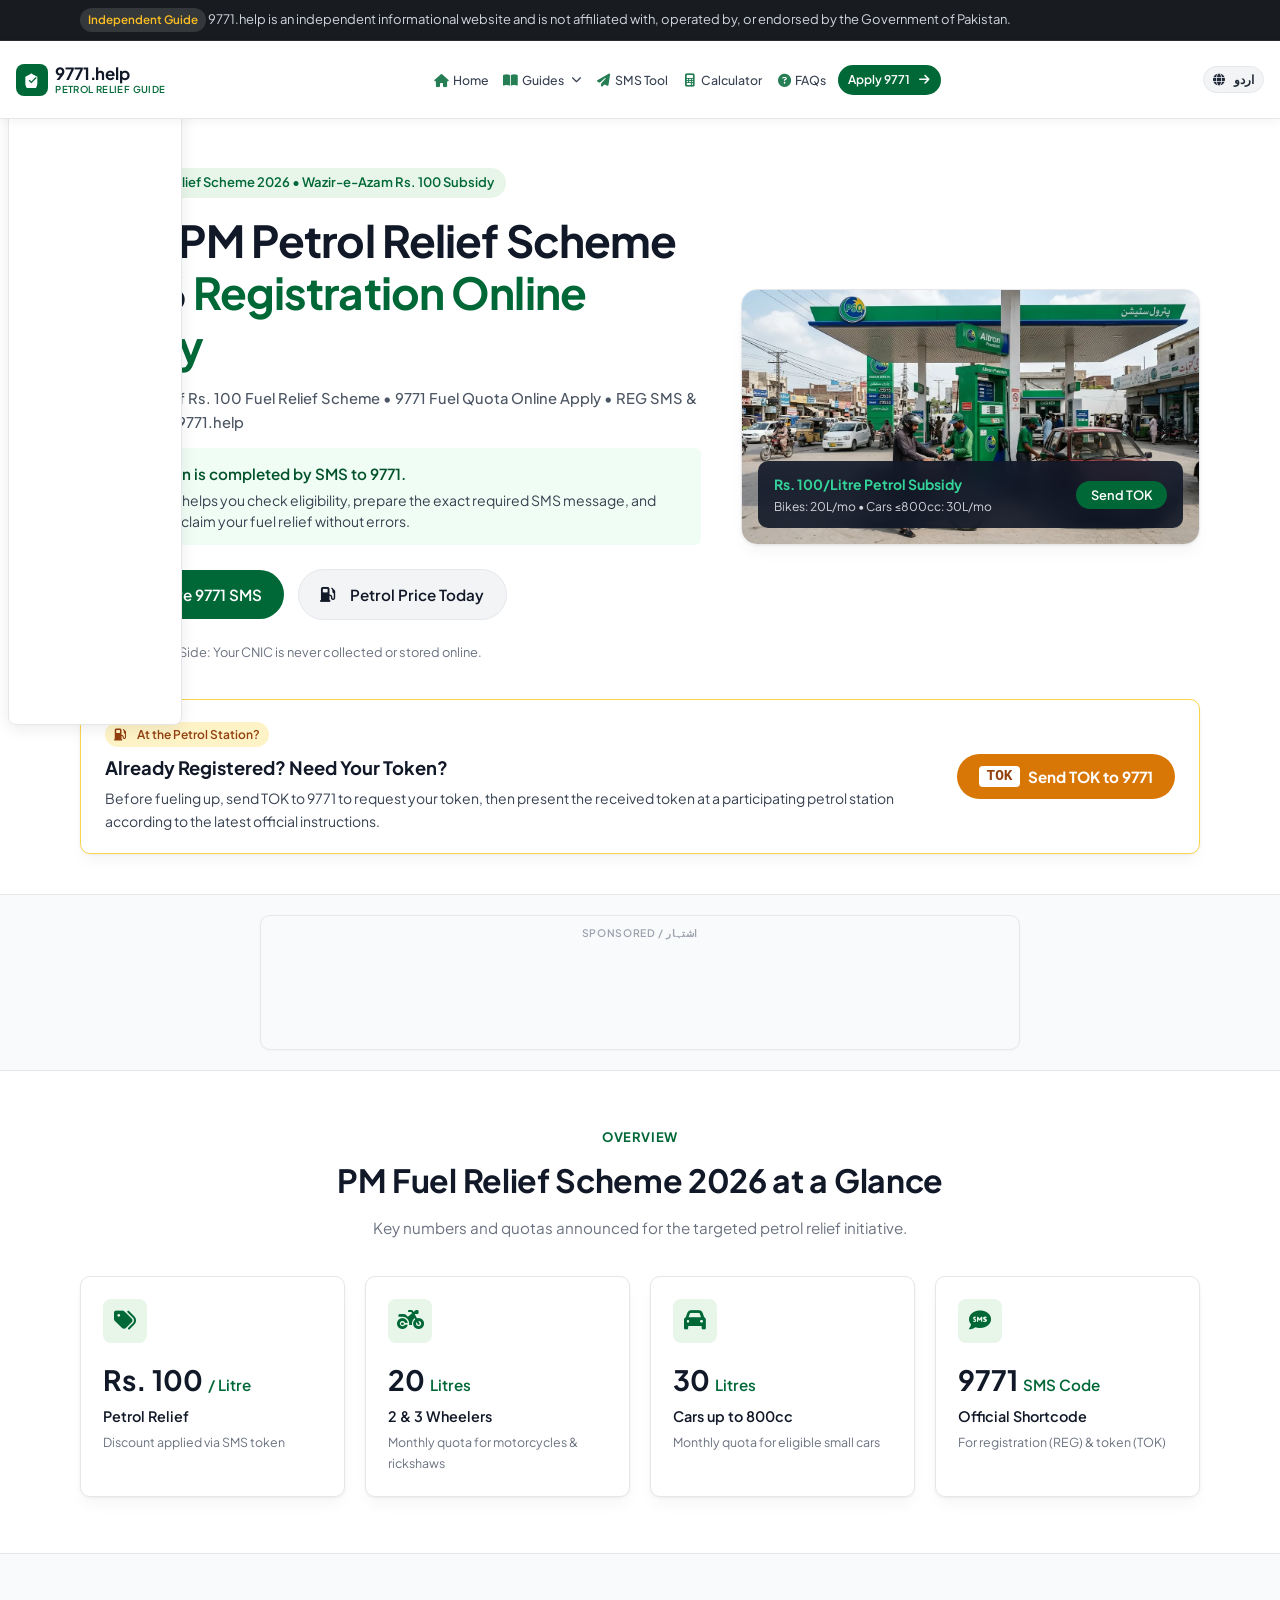
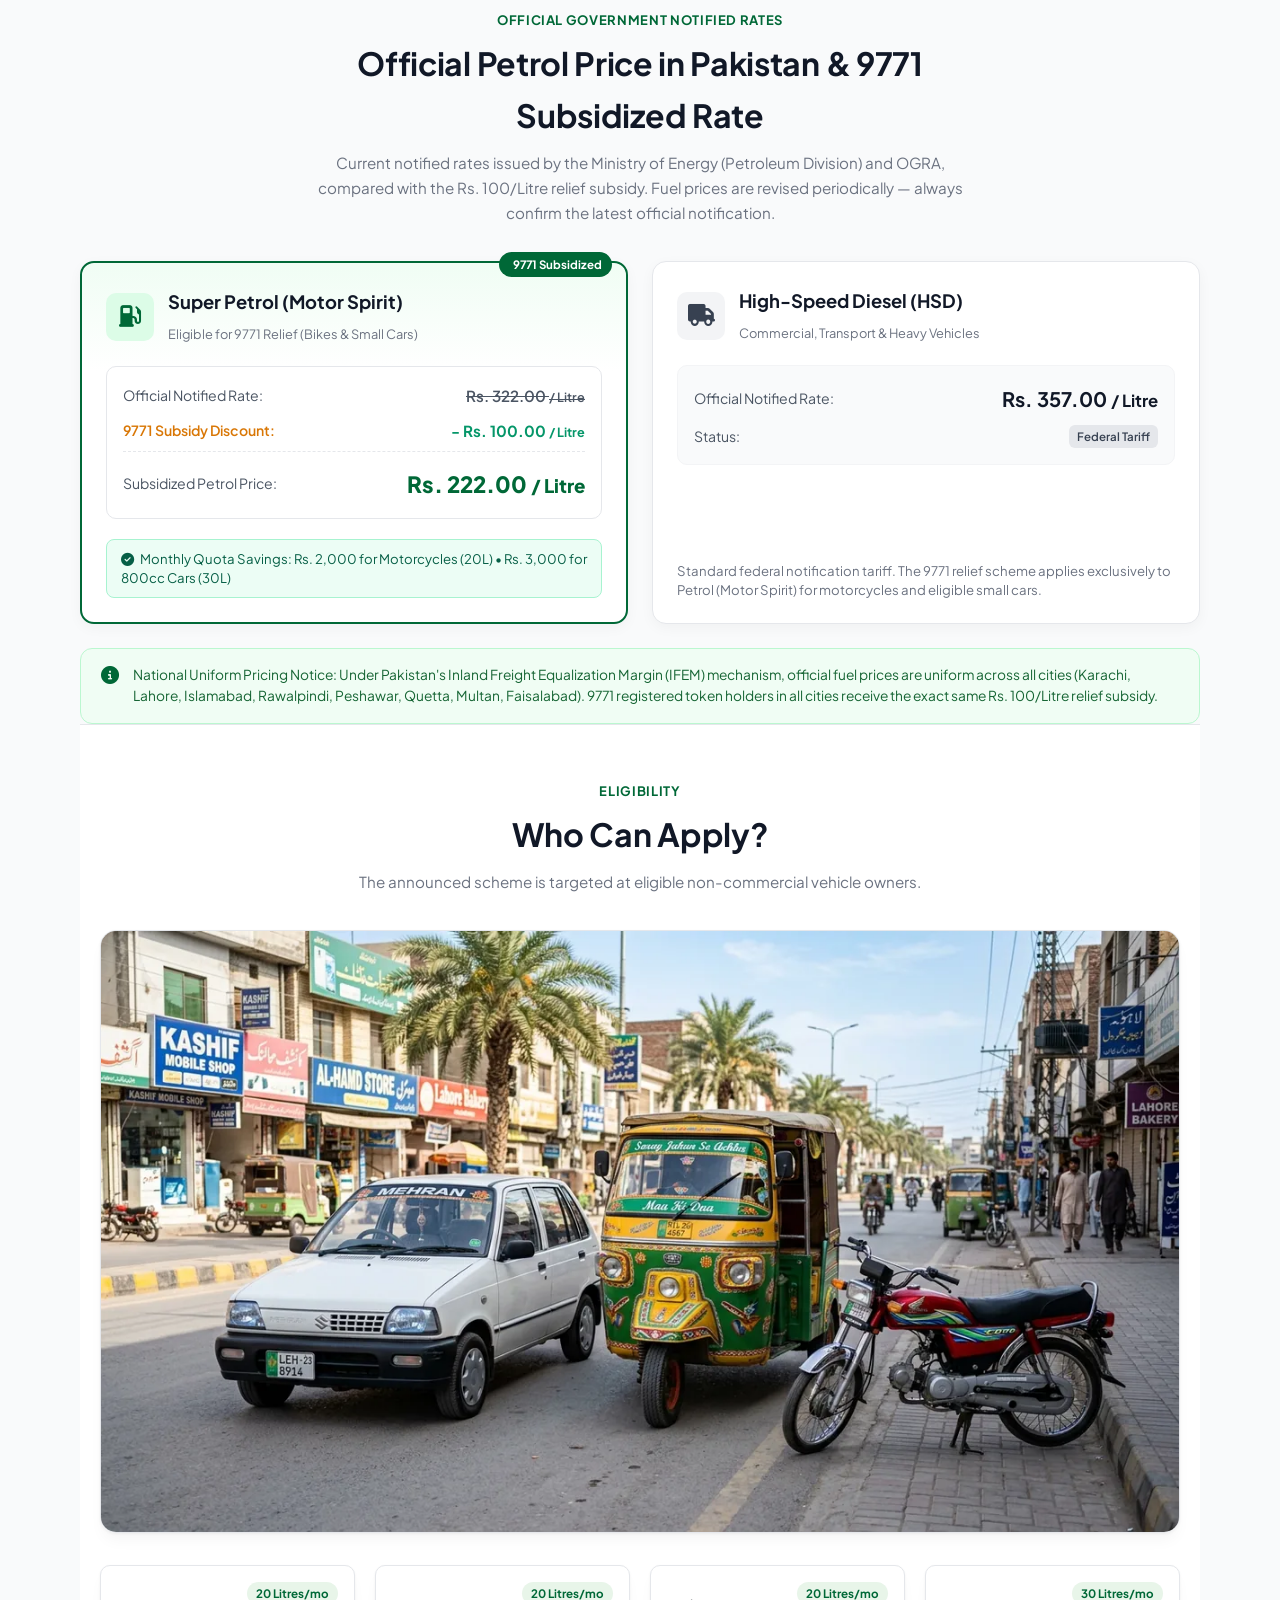
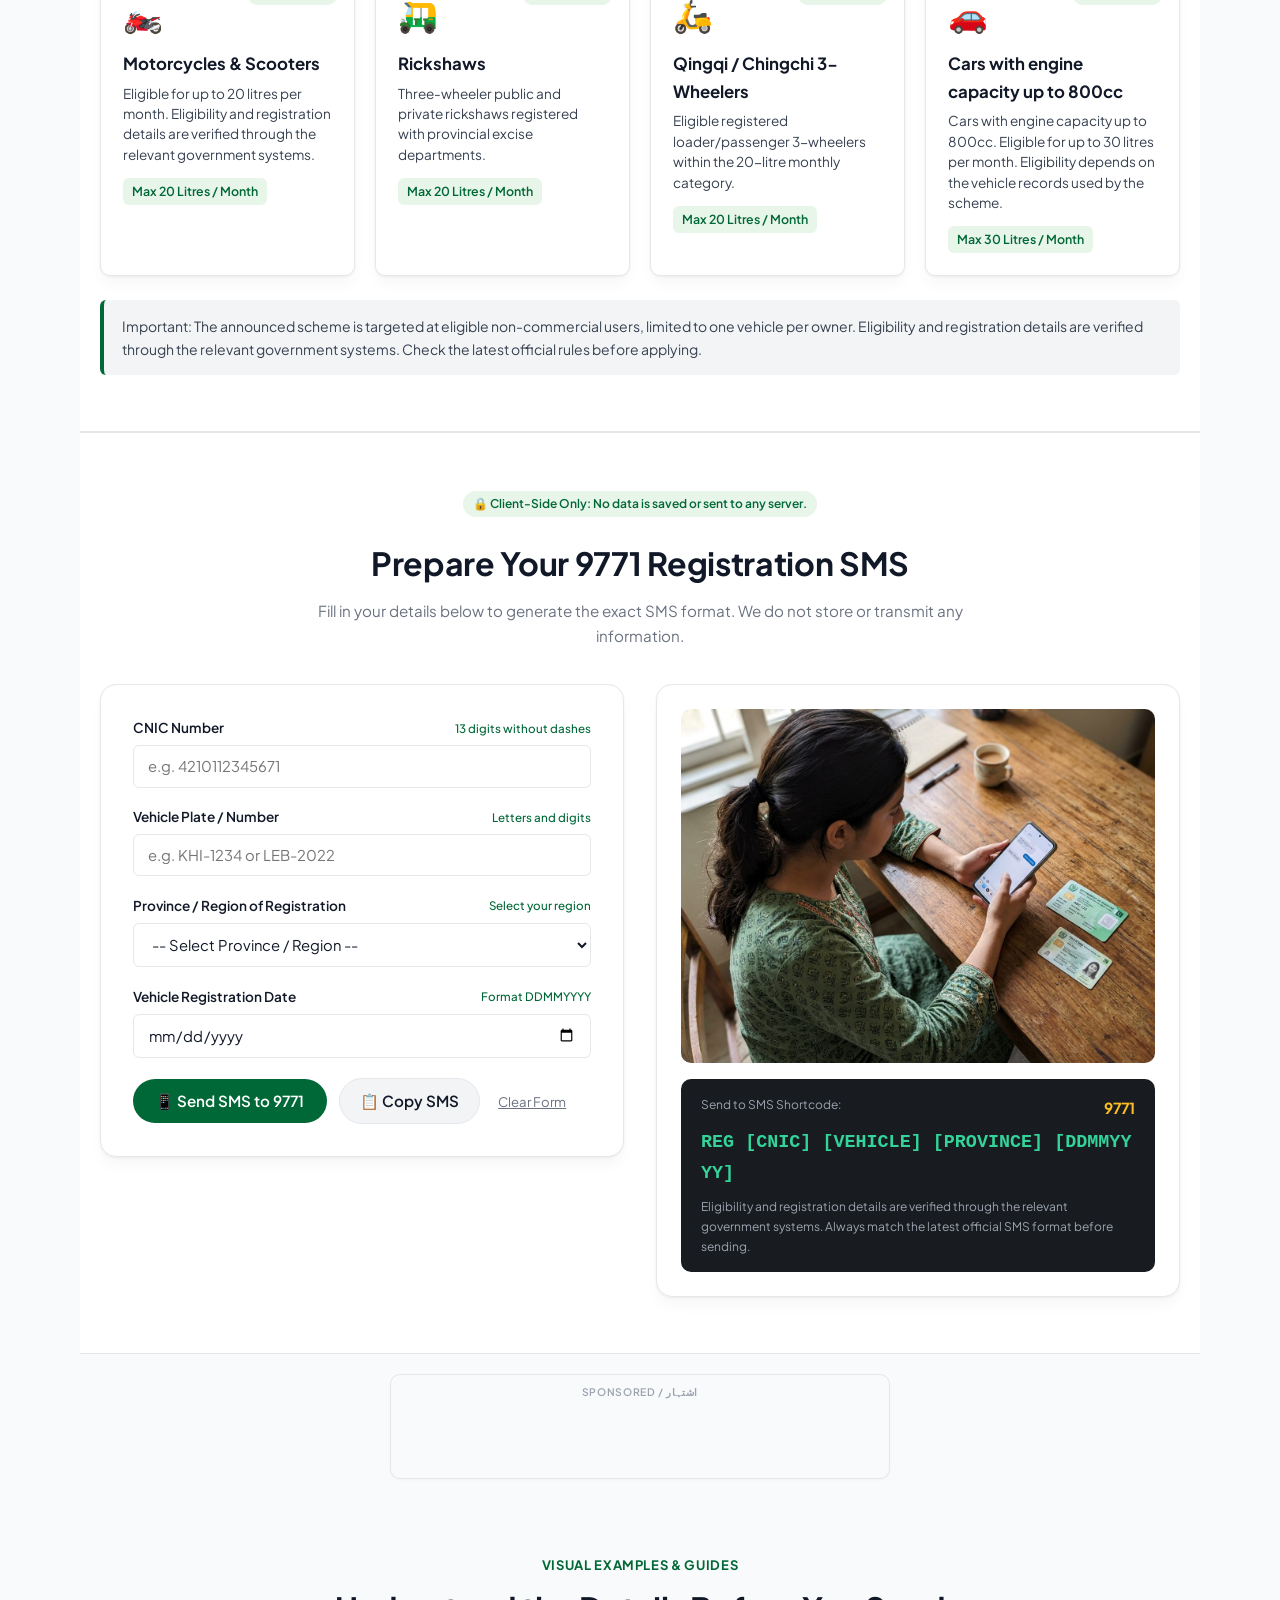
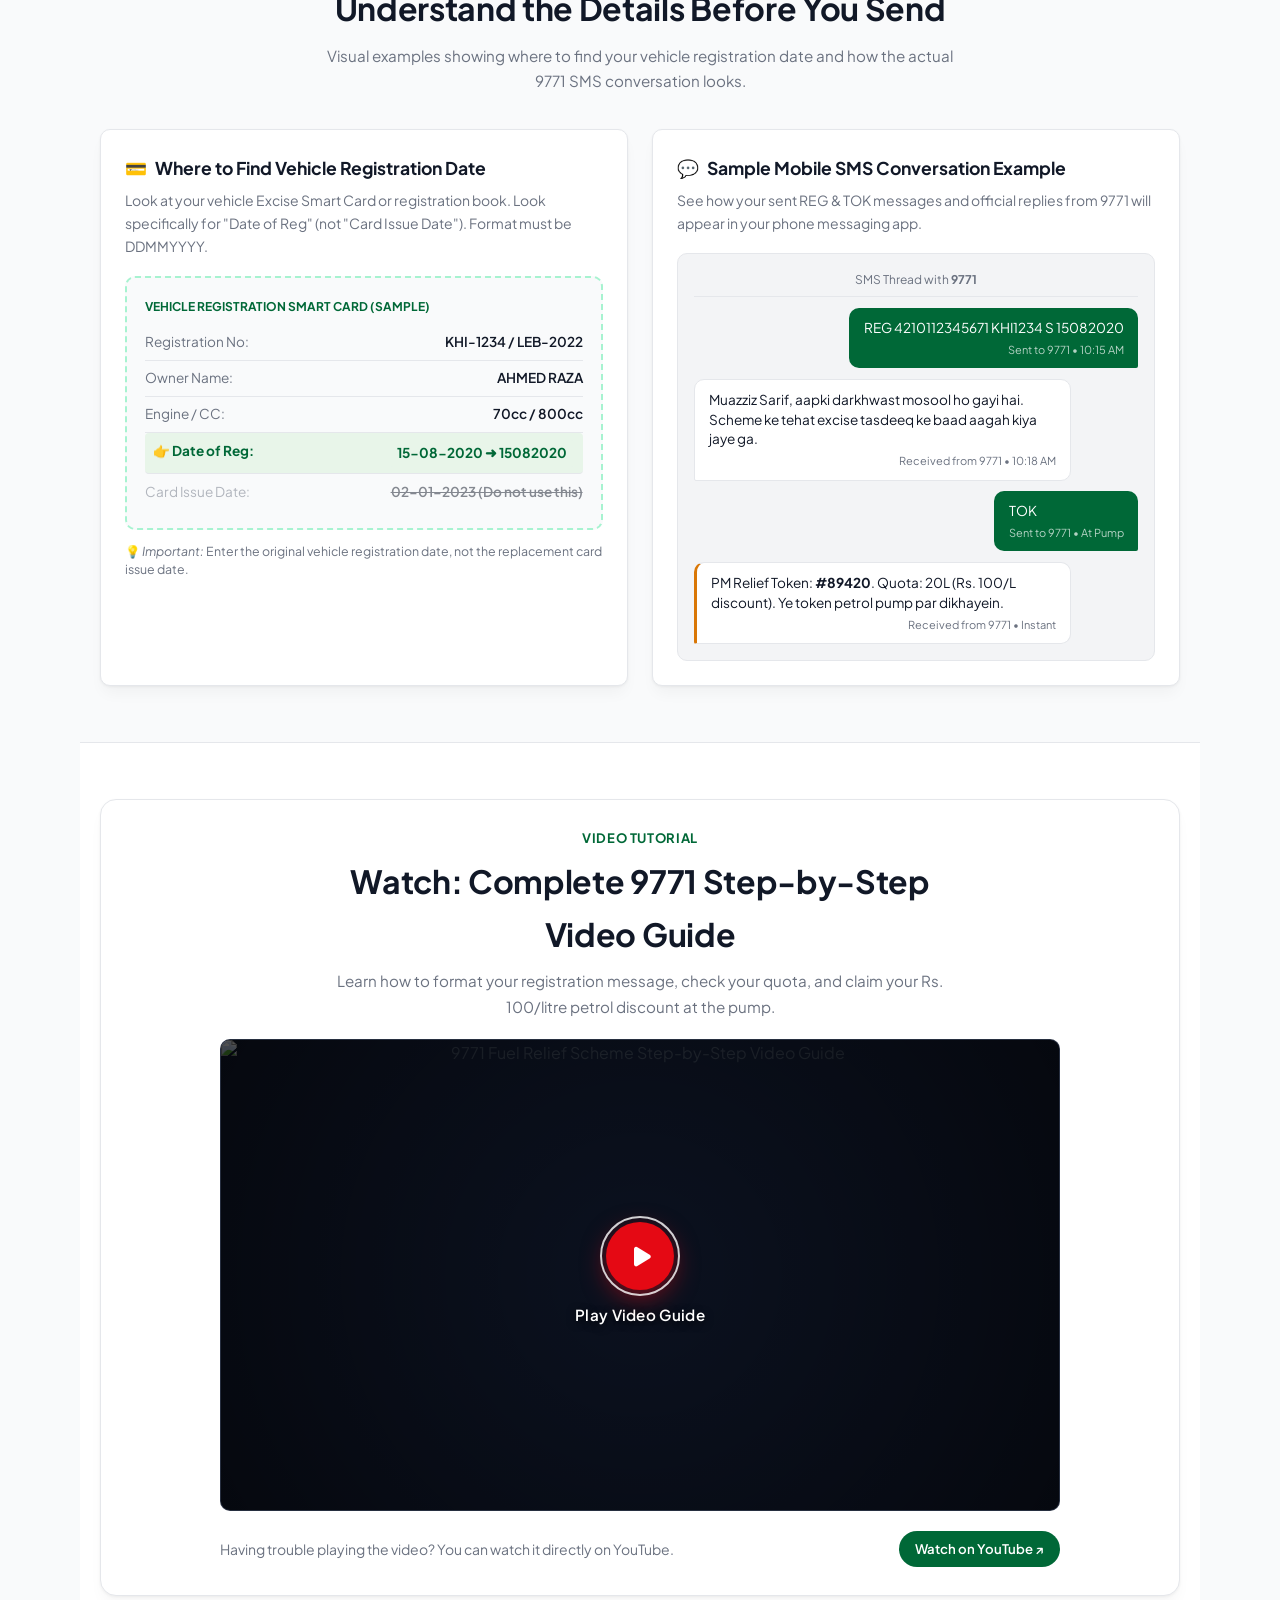
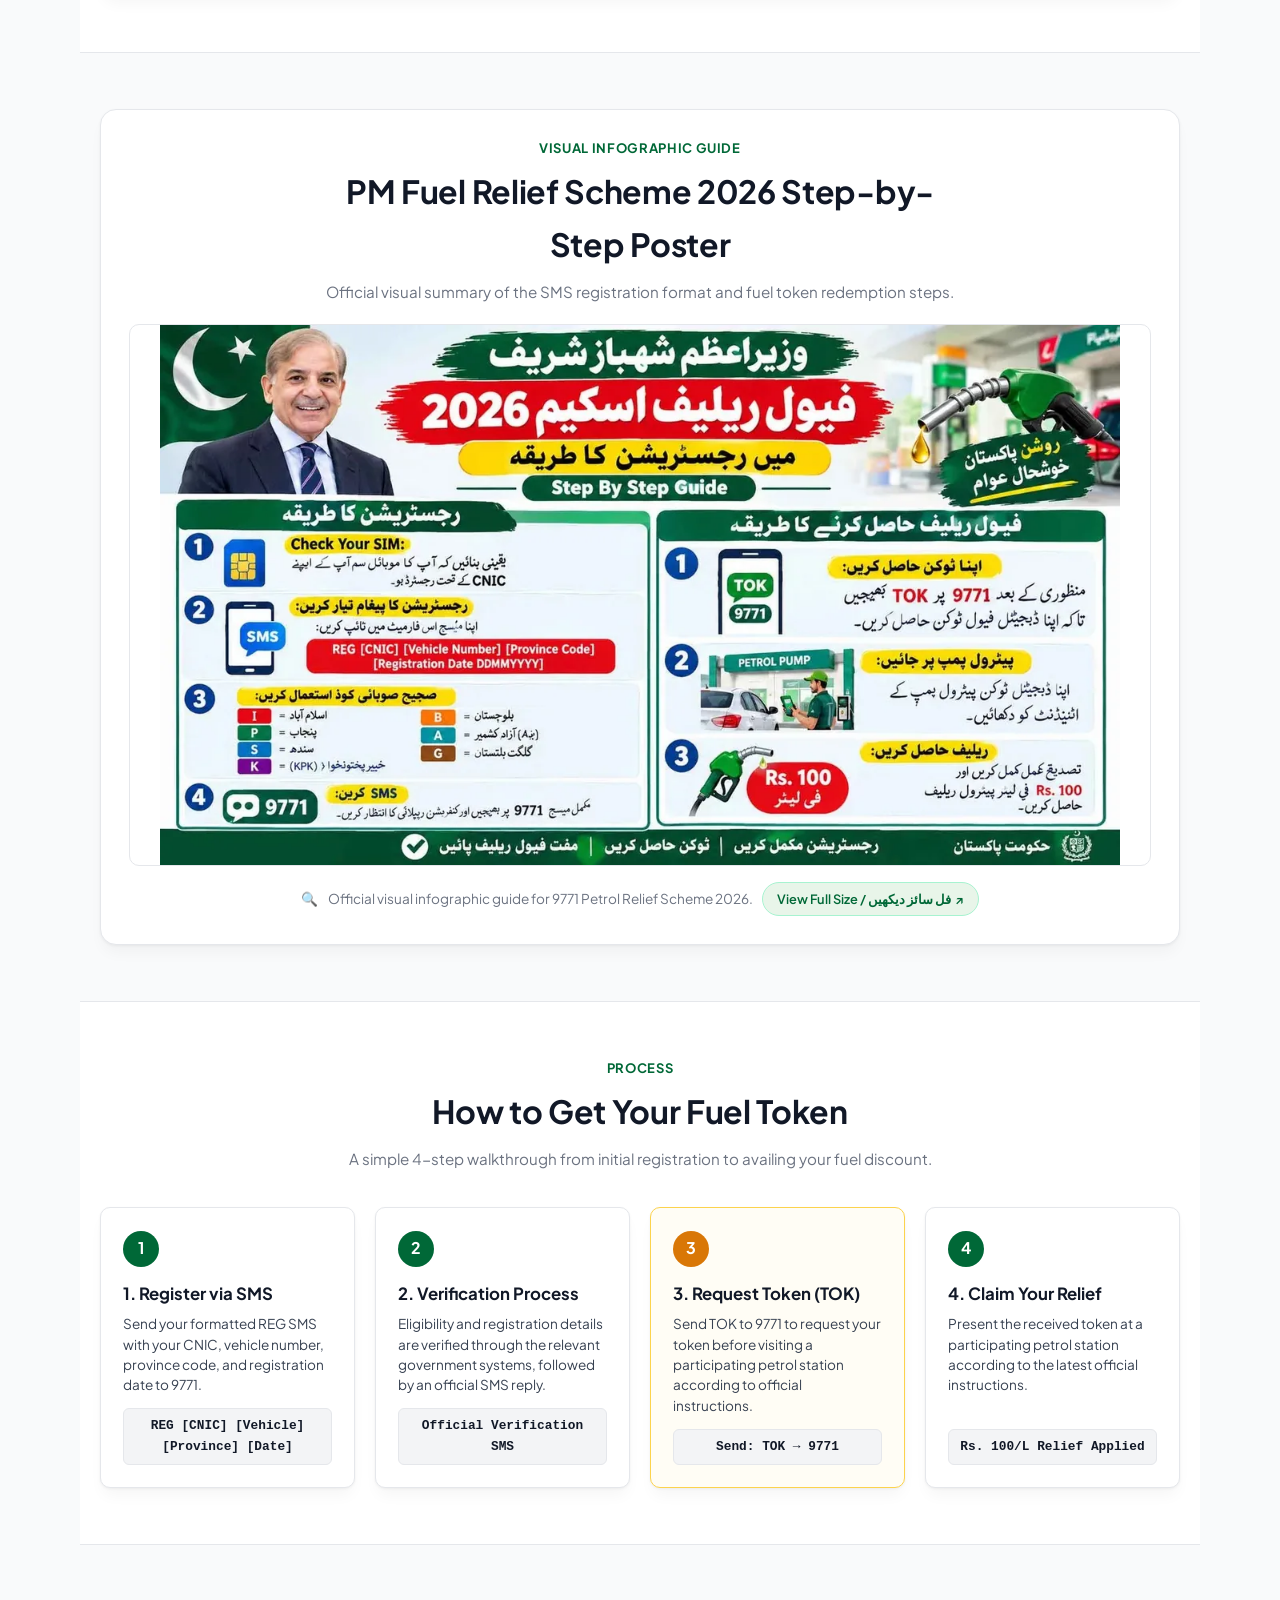
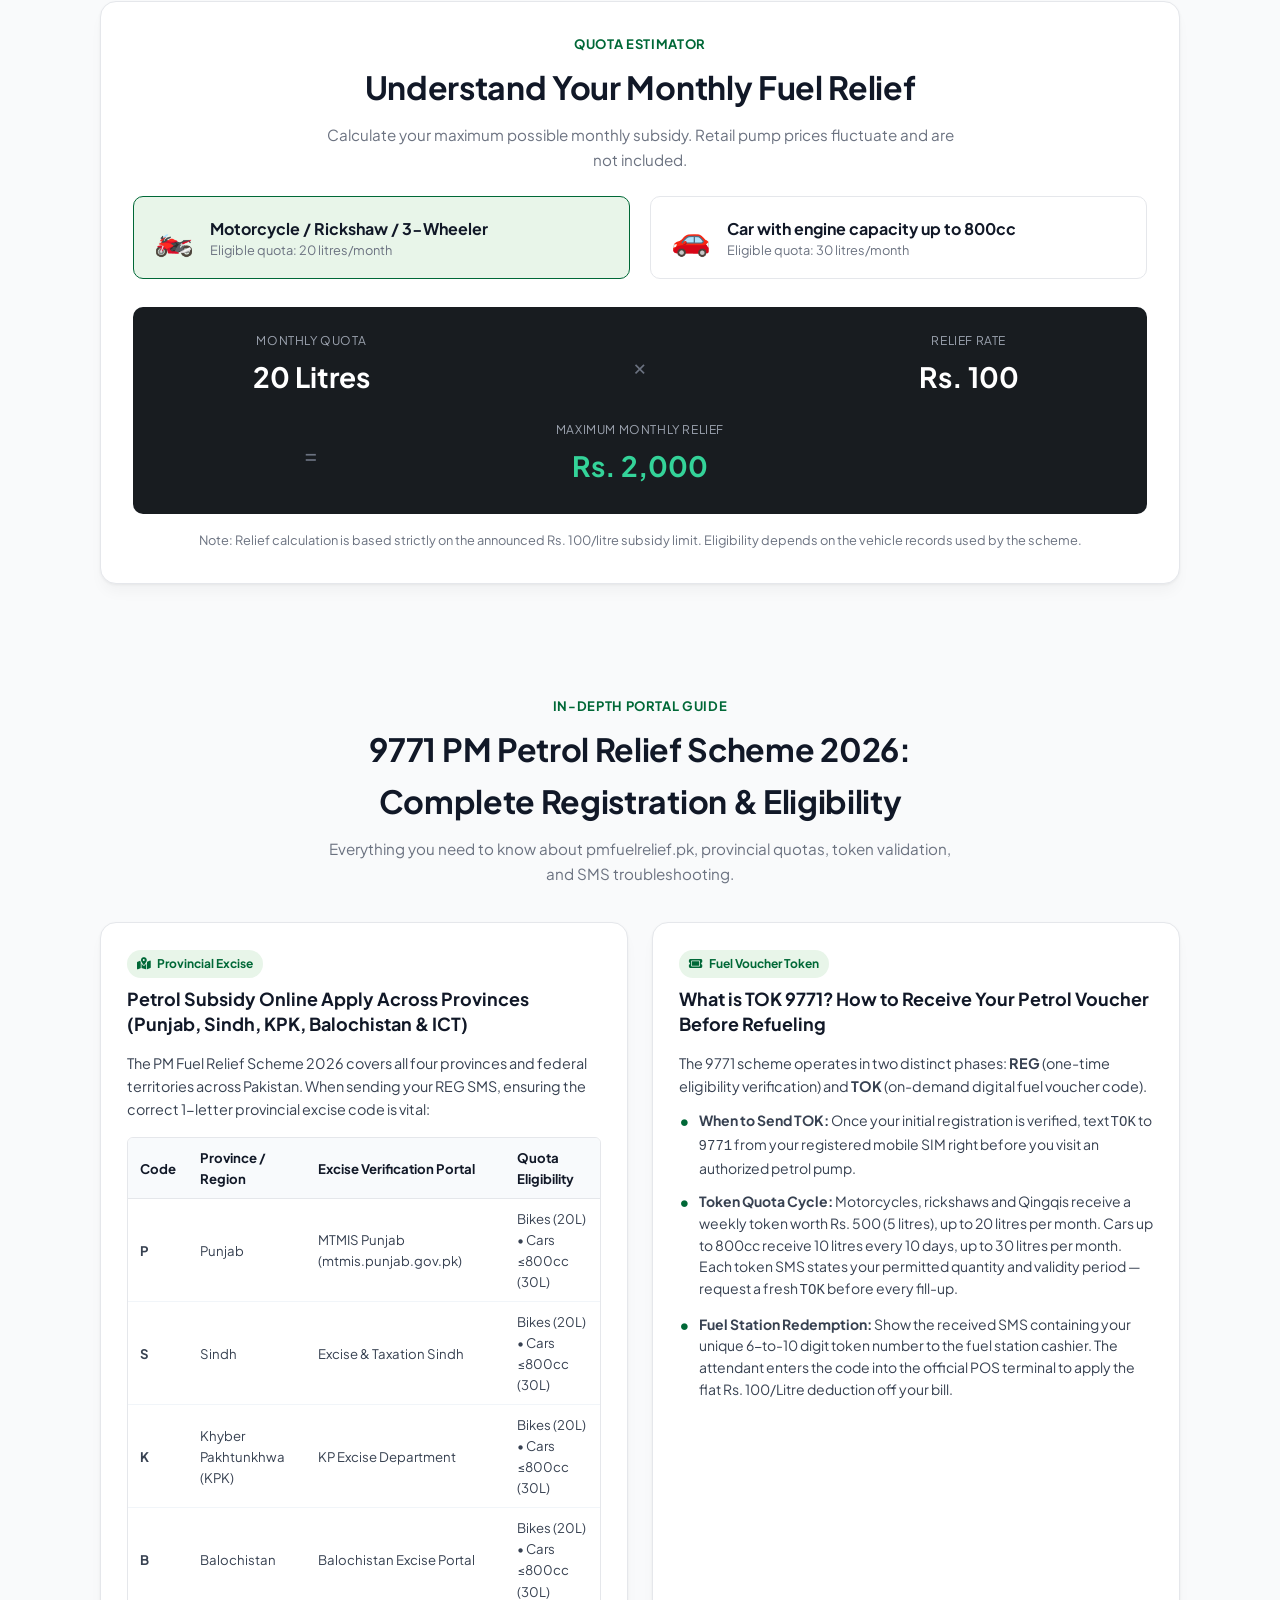
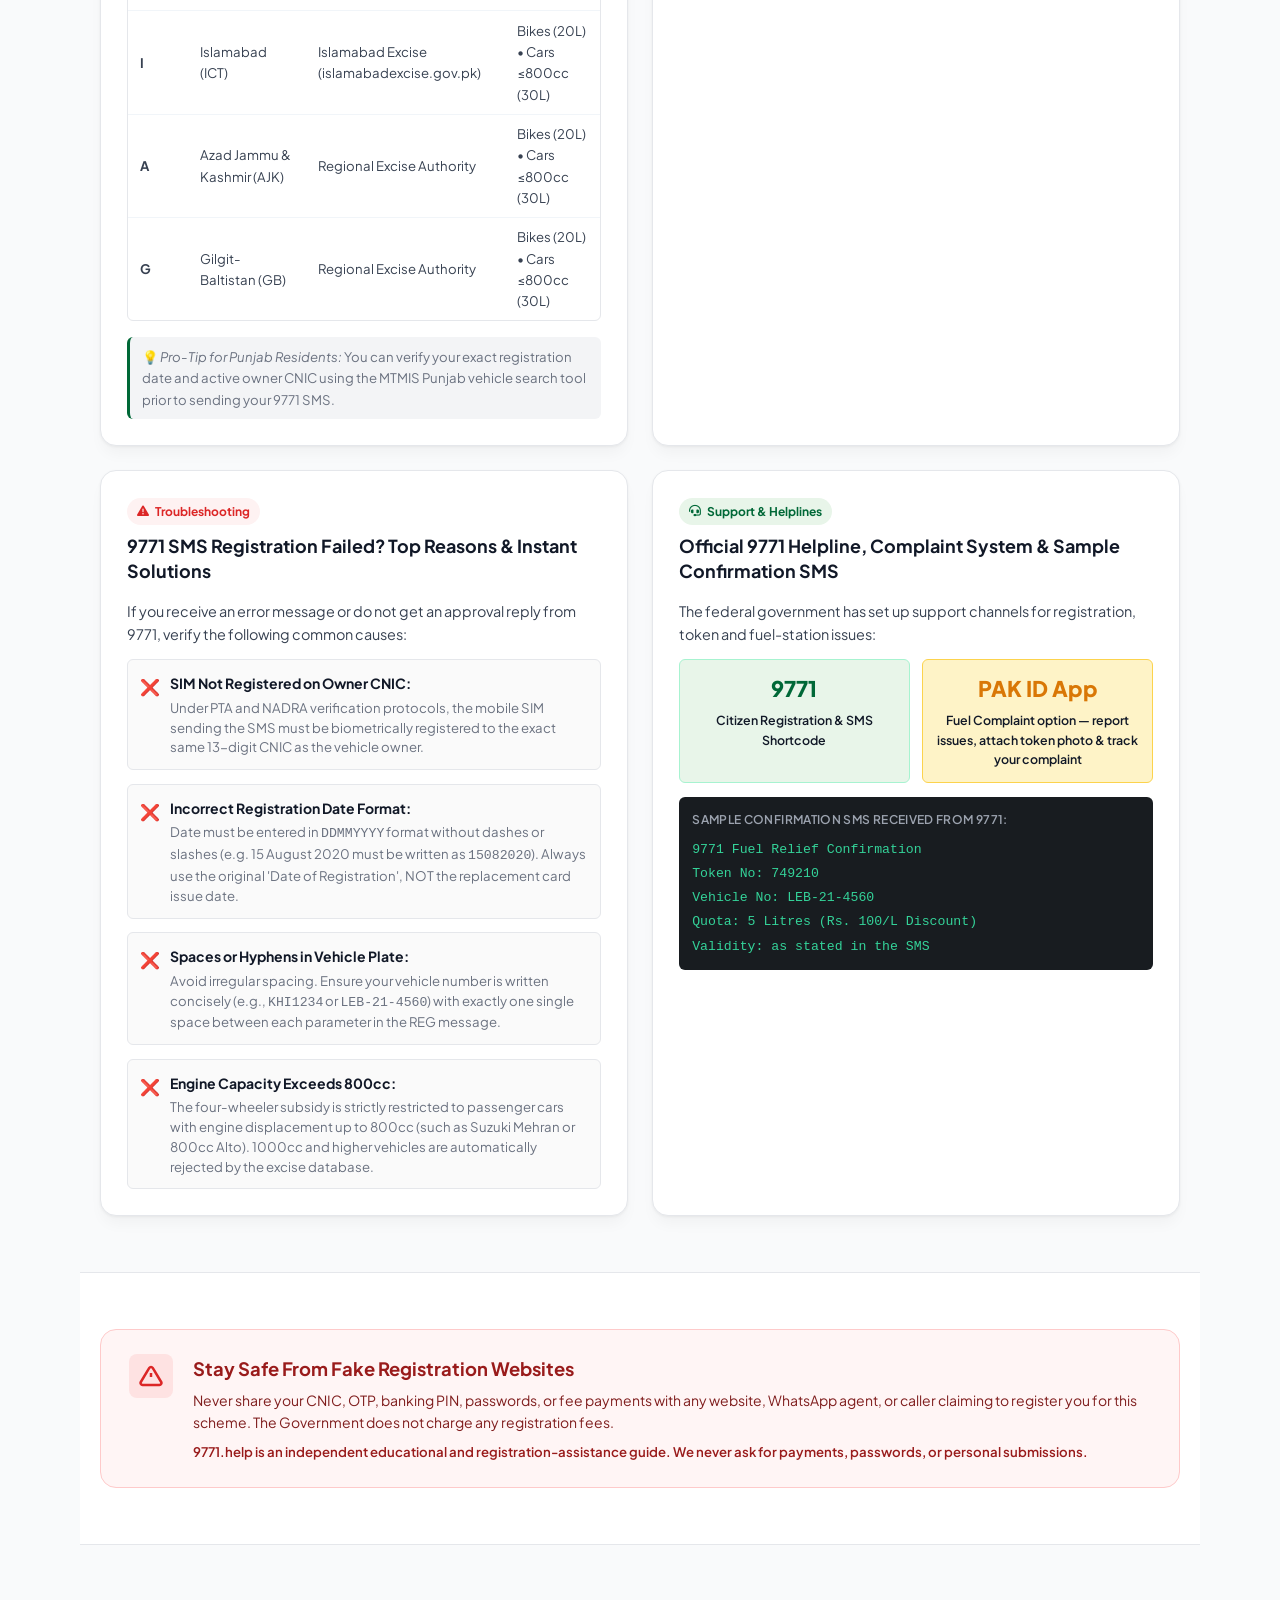
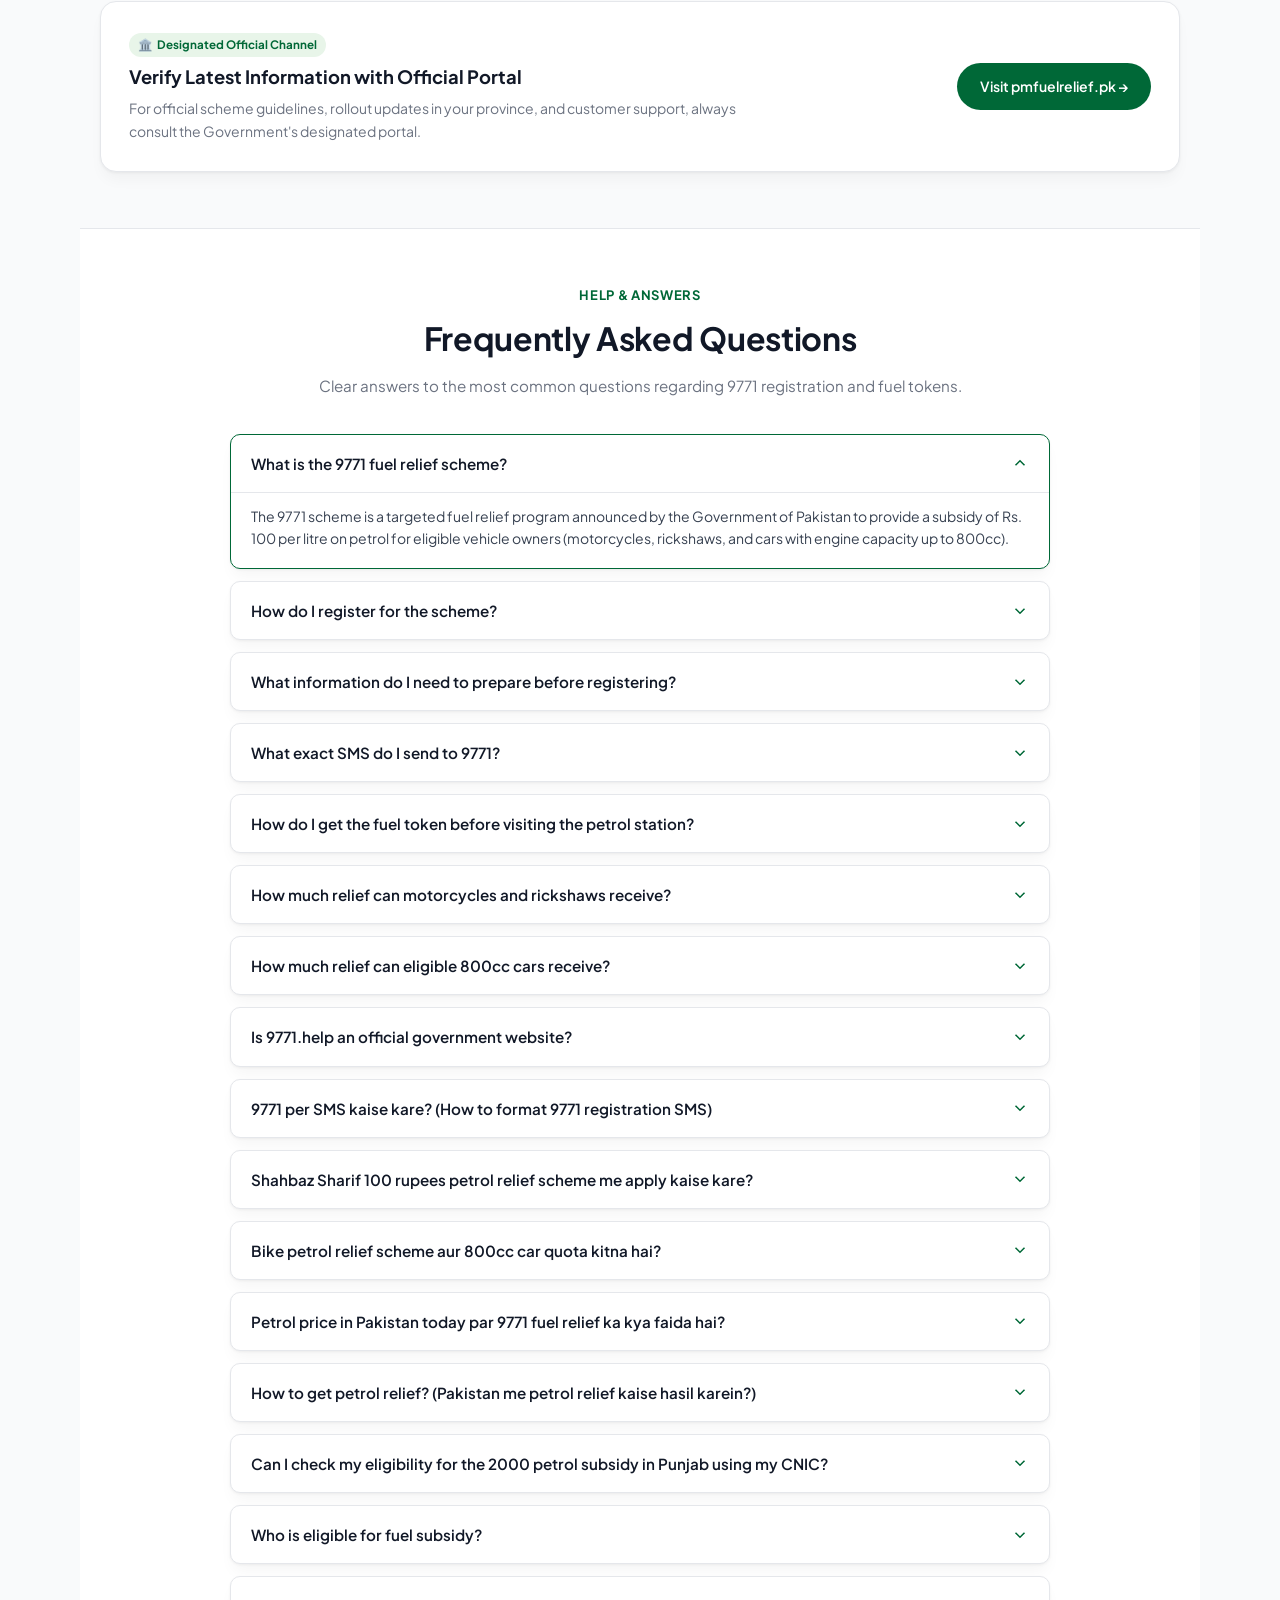
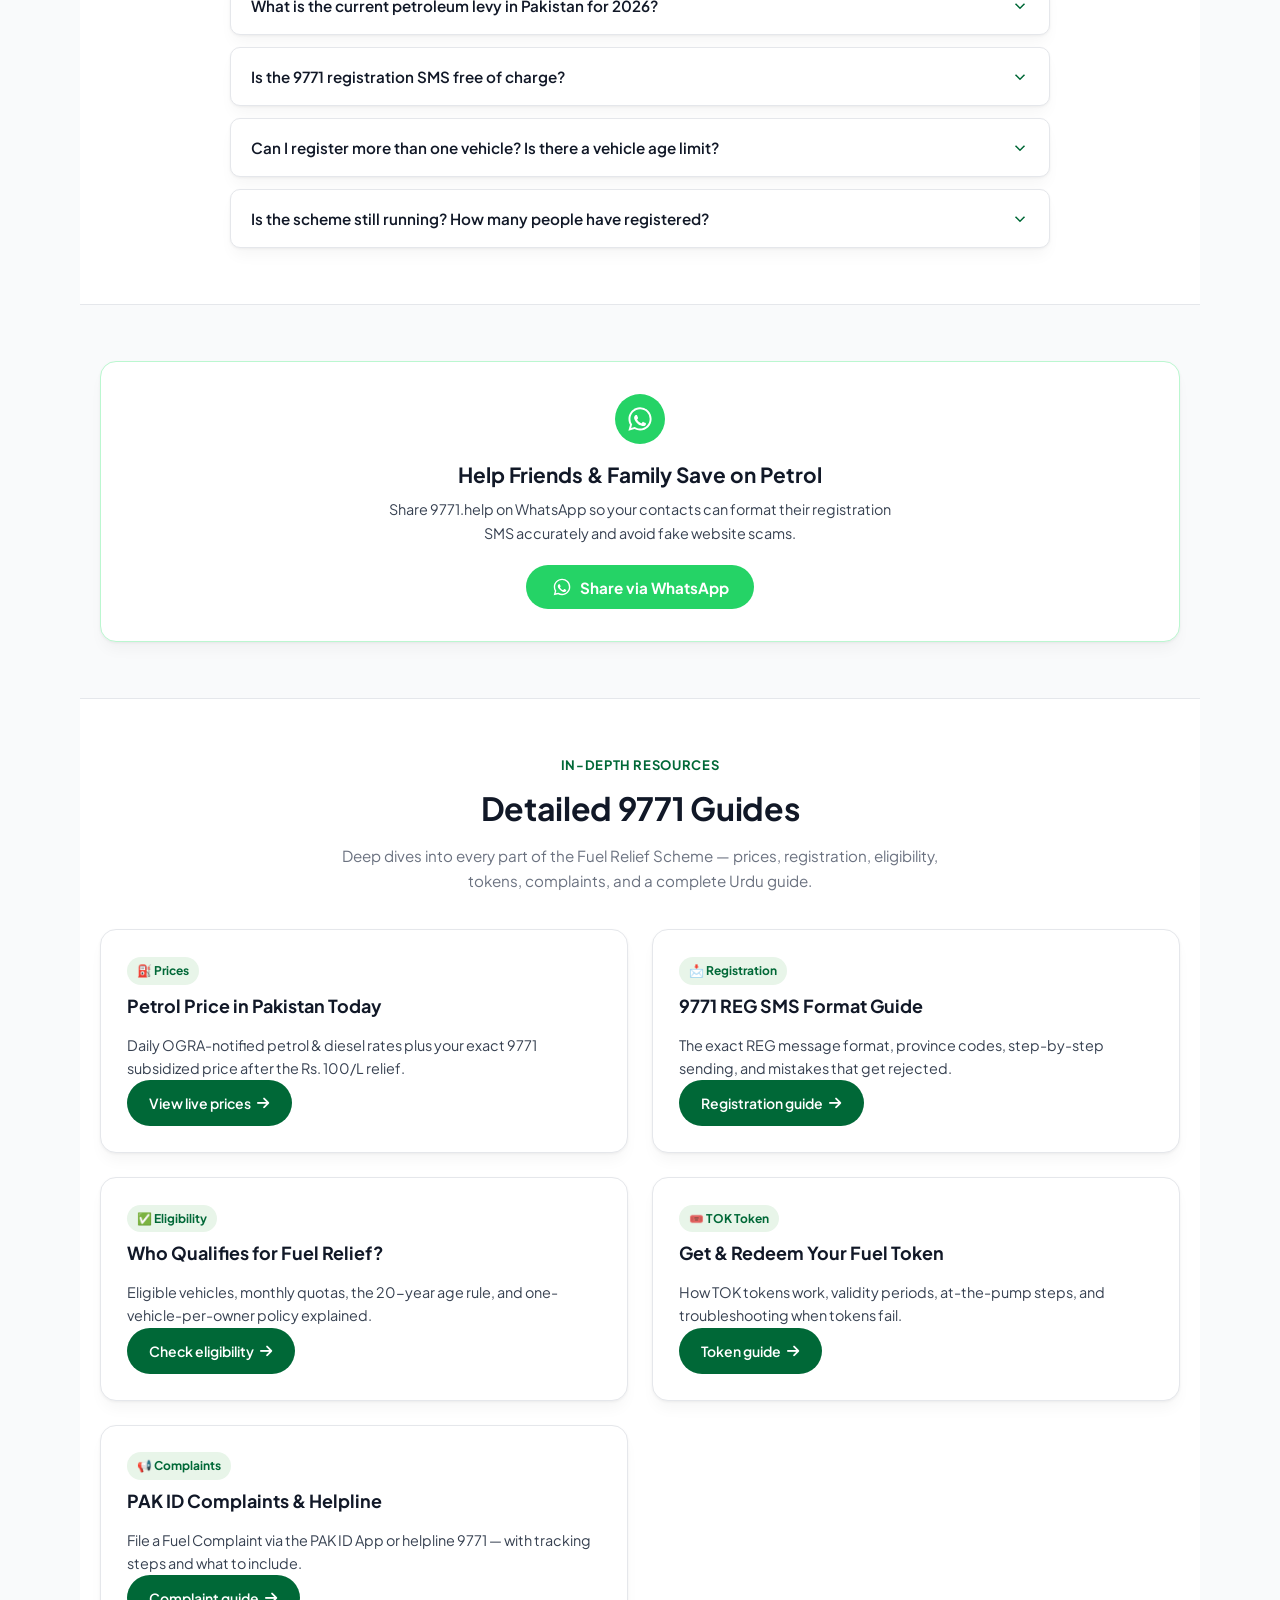
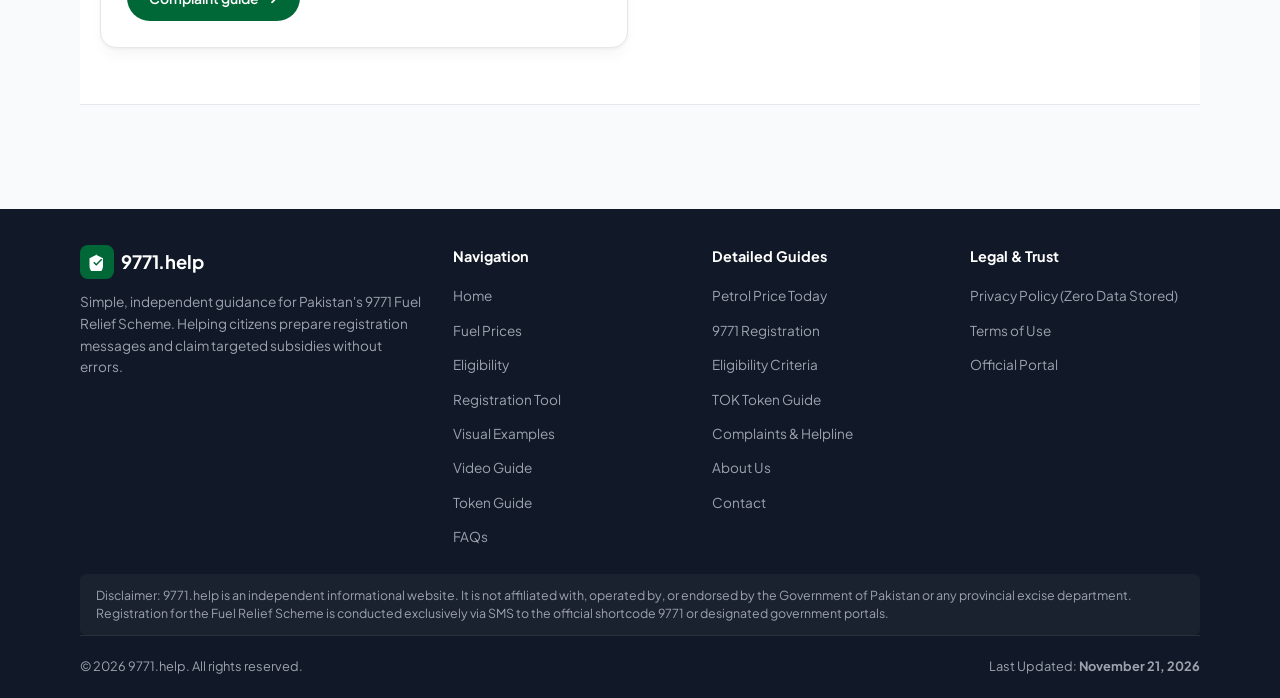
==== index.html @ 0956f57d "auto: daily fuel price update" ====
<!DOCTYPE html>
<html lang="en" dir="ltr">
<head>
  <meta charset="UTF-8">
  <meta name="viewport" content="width=device-width, initial-scale=1.0">
  
  <!-- Primary SEO Meta Tags (High-Volume Targeted Keywords) -->
  <!-- Primary SEO Meta Tags (High-Volume Targeted Keywords) -->
  <title>9771 Petrol Relief Scheme 2026: SMS Registration Guide</title>
  <meta name="title" content="9771 Petrol Relief Scheme 2026: SMS Registration Guide">
  <meta name="description" content="Register for PM Pakistan’s Rs. 100/L petrol relief via SMS to 9771. REG format, TOK token guide, eligibility & daily petrol prices — English & اردو.">
  <meta name="robots" content="index, follow">
  <meta name="author" content="9771 Help">
  <link rel="canonical" href="https://9771.help/">

  <!-- Open Graph / Facebook -->
  <meta property="og:type" content="website">
  <meta property="og:url" content="https://9771.help/">
  <meta property="og:title" content="9771 Petrol Relief Scheme 2026: SMS Registration Guide">
  <meta property="og:description" content="Register for PM Pakistan’s Rs. 100/L petrol relief via SMS to 9771. REG format, TOK token guide, eligibility & daily petrol prices — English & اردو.">
  <meta property="og:site_name" content="9771 Help">
  <meta property="og:locale" content="en_PK">
  <meta property="og:image" content="https://9771.help/assets/pm-fuel-relief-guide.jpg">
  <meta property="og:image:width" content="1200">
  <meta property="og:image:height" content="675">
  <meta property="og:image:alt" content="9771 PM Petrol Relief Scheme 2026 guide">

  <!-- Twitter / X Cards -->
  <meta name="twitter:card" content="summary_large_image">
  <meta name="twitter:url" content="https://9771.help/">
  <meta name="twitter:title" content="9771 Petrol Relief Scheme 2026: SMS Registration Guide">
  <meta name="twitter:description" content="Register for PM Pakistan’s Rs. 100/L petrol relief via SMS to 9771. REG format, TOK token guide, eligibility & daily petrol prices — English & اردو.">
  <meta name="twitter:image" content="https://9771.help/assets/pm-fuel-relief-guide.jpg">

  <!-- Favicon -->
  <link rel="icon" type="image/svg+xml" href="data:image/svg+xml,<svg xmlns='http://www.w3.org/2000/svg' viewBox='0 0 100 100'><rect width='100' height='100' rx='20' fill='%23006837'/><text x='50%' y='63%' font-size='38' font-weight='700' font-family='sans-serif' fill='%23FFFFFF' text-anchor='middle'>9771</text></svg>">

  <!-- Google AdSense Verification & Auto Ads -->
  <script async src="https://pagead2.googlesyndication.com/pagead/js/adsbygoogle.js?client=ca-pub-4079218117577873" crossorigin="anonymous"></script>

  <!-- Preload Critical LCP Hero Image -->
  <link rel="preload" as="image" href="assets/hero_fuel_station.webp" type="image/webp" fetchpriority="high">

  <!-- Preconnect & Asynchronous Non-Blocking Google Fonts -->
  <link rel="preconnect" href="https://fonts.googleapis.com">
  <link rel="preconnect" href="https://fonts.gstatic.com" crossorigin>
  <link rel="preload" as="style" href="https://fonts.googleapis.com/css2?family=Plus+Jakarta+Sans:wght@400;500;600;700&family=Noto+Nastaliq+Urdu:wght@400;600;700&display=swap">
  <link rel="stylesheet" href="https://fonts.googleapis.com/css2?family=Plus+Jakarta+Sans:wght@400;500;600;700&family=Noto+Nastaliq+Urdu:wght@400;600;700&display=swap" media="print" onload="this.media='all'">
  <noscript>
    <link rel="stylesheet" href="https://fonts.googleapis.com/css2?family=Plus+Jakarta+Sans:wght@400;500;600;700&family=Noto+Nastaliq+Urdu:wght@400;600;700&display=swap">
  </noscript>

  <!-- Font Awesome 6 Professional Icon Library -->
  <link rel="stylesheet" href="https://cdnjs.cloudflare.com/ajax/libs/font-awesome/6.5.1/css/all.min.css" integrity="sha512-DTOQO9RWCH3ppGqcWaEA1BIZOC6xxalwEsw9c2QQeAIftl+Vegovlnee1c9QX4TctnWMn13TZye+giMm8e2LwA==" crossorigin="anonymous" referrerpolicy="no-referrer">

  <!-- Preload & Clean Stylesheet -->
  <link rel="preload" href="css/style.css?v=3.4" as="style">
  <link rel="stylesheet" href="css/style.css?v=3.4">

  <!-- JSON-LD Structured Data: WebSite, Article, FAQPage, and HowTo -->
  <script type="application/ld+json">
  {
    "@context": "https://schema.org",
    "@graph": [
      {
        "@type": "WebSite",
        "@id": "https://9771.help/#website",
        "url": "https://9771.help/",
        "name": "9771 Help",
        "description": "Independent informational and registration-assistance guide for Pakistan's 9771 PM Fuel Relief Scheme 2026 and petrol prices in Pakistan today.",
        "inLanguage": ["en", "ur"]
      },
      {
        "@type": "Article",
        "@id": "https://9771.help/#article",
        "isPartOf": { "@id": "https://9771.help/#website" },
        "headline": "9771 PM Petrol Relief Scheme 2026 Registration Online Apply | 9771.help",
        "description": "Complete guide to 9771 fuel quota online apply, REG SMS format, Rs. 100/Litre petrol subsidy token, Punjab MTMIS verification, and troubleshooting.",
        "inLanguage": ["en", "ur"],
        "datePublished": "2026-09-15T00:00:00+05:00",
        "dateModified": "2026-11-21T10:00:00+05:00",
        "author": {
          "@type": "Organization",
          "name": "9771 Help Editorial"
        },
        "publisher": {
          "@type": "Organization",
          "name": "9771 Help",
          "url": "https://9771.help/"
        }
      },
      {
        "@type": "BreadcrumbList",
        "@id": "https://9771.help/#breadcrumb",
        "itemListElement": [
          {
            "@type": "ListItem",
            "position": 1,
            "name": "Home",
            "item": "https://9771.help/"
          },
          {
            "@type": "ListItem",
            "position": 2,
            "name": "Official Petrol Price in Pakistan Today",
            "item": "https://9771.help/#fuel-prices"
          },
          {
            "@type": "ListItem",
            "position": 3,
            "name": "9771 Registration Tool",
            "item": "https://9771.help/#sms-tool"
          }
        ]
      },
      {
        "@type": "HowTo",
        "@id": "https://9771.help/#howto",
        "name": "How to Register for 9771 PM Fuel Relief Scheme in Pakistan",
        "description": "Step-by-step guide to formatting and sending your 9771 REG SMS to claim Rs. 100/Litre petrol subsidy.",
        "totalTime": "PT3M",
        "step": [
          {
            "@type": "HowToStep",
            "position": 1,
            "name": "Locate Details on Excise Card",
            "text": "Find your 13-digit CNIC, vehicle registration number, and Date of Registration (DDMMYYYY) on your excise smart card."
          },
          {
            "@type": "HowToStep",
            "position": 2,
            "name": "Format the REG SMS",
            "text": "Compose SMS in format: REG [CNIC] [Vehicle Number] [Province Code] [Registration Date DDMMYYYY]."
          },
          {
            "@type": "HowToStep",
            "position": 3,
            "name": "Send to 9771",
            "text": "Send the text message from your SIM card to the official government shortcode 9771."
          },
          {
            "@type": "HowToStep",
            "position": 4,
            "name": "Request Fuel Token via TOK",
            "text": "Once verified, text TOK to 9771 before fueling up to receive your Rs. 100/L fuel discount token voucher code."
          }
        ]
      },
      {
        "@type": "FAQPage",
        "@id": "https://9771.help/#faq",
        "mainEntity": [
          {
            "@type": "Question",
            "name": "What is the 9771 fuel relief scheme 2026?",
            "acceptedAnswer": {
              "@type": "Answer",
              "text": "The 9771 scheme is a targeted fuel relief initiative by the Government of Pakistan (Wazir-e-Azam Shehbaz Sharif Fuel Subsidy) providing Rs. 100 per litre discount on petrol for eligible motorcycles (20L/mo) and cars up to 800cc (30L/mo)."
            }
          },
          {
            "@type": "Question",
            "name": "9771 per SMS kaise kare? (How to register 9771 fuel relief via SMS)",
            "acceptedAnswer": {
              "@type": "Answer",
              "text": "To register, open your phone SMS app and type: REG [13-digit CNIC] [Vehicle Number] [Province Code] [Date of Registration DDMMYYYY] and send it to 9771. For example: REG 4210112345671 KHI1234 S 15082020."
            }
          },
          {
            "@type": "Question",
            "name": "What is the petrol price in Pakistan today with 9771 subsidy?",
            "acceptedAnswer": {
              "@type": "Answer",
              "text": "Under the 9771 fuel relief scheme, registered beneficiaries receive a direct flat subsidy discount of Rs. 100 per litre on petrol off the officially notified market rate (saving up to Rs. 2,000/month for motorcycles on 20L quota and up to Rs. 3,000/month for 800cc cars on 30L quota)."
            }
          },
          {
            "@type": "Question",
            "name": "How to get 9771 petrol token (TOK) code before visiting petrol pump?",
            "acceptedAnswer": {
              "@type": "Answer",
              "text": "After your registration is approved, simply text TOK to 9771. You will receive an SMS containing an active digital fuel voucher token code that you present at any participating petrol pump."
            }
          },
          {
            "@type": "Question",
            "name": "Who is eligible for Rs. 100 petrol discount scheme?",
            "acceptedAnswer": {
              "@type": "Answer",
              "text": "Eligible citizens include registered owners of motorcycles, scooters, rickshaws, and cars with engine capacity up to 800cc verified against provincial excise and government databases."
            }
          },
          {
            "@type": "Question",
            "name": "How to get petrol relief?",
            "acceptedAnswer": {
              "@type": "Answer",
              "text": "To get petrol relief in Pakistan, register by sending an SMS to 9771 in the format: REG [13-digit CNIC] [Vehicle Number] [Province Code] [Registration Date DDMMYYYY]. Once verified, send 'TOK' to 9771 before visiting an authorized fuel station to receive your Rs. 100/Litre subsidy voucher token code."
            }
          },
          {
            "@type": "Question",
            "name": "Can I check my eligibility for the 2000 petrol subsidy in Punjab using my CNIC?",
            "acceptedAnswer": {
              "@type": "Answer",
              "text": "Yes, citizens in Punjab can check their eligibility by sending their 13-digit CNIC along with vehicle plate number, province code 'P', and excise registration date via SMS to 9771. For motorcycles, the 20-litre monthly quota provides an exact Rs. 2,000 in monthly petrol subsidy."
            }
          },
          {
            "@type": "Question",
            "name": "Who is eligible for fuel subsidy?",
            "acceptedAnswer": {
              "@type": "Answer",
              "text": "Eligible beneficiaries include registered owners of motorcycles, scooters, auto-rickshaws, Qingqi 3-wheelers, and small passenger cars with an engine capacity up to 800cc (such as Suzuki Mehran, Alto, Cultus 800cc) registered with provincial excise authorities."
            }
          },
          {
            "@type": "Question",
            "name": "What is the current petroleum levy in Pakistan for 2026?",
            "acceptedAnswer": {
              "@type": "Answer",
              "text": "The Petroleum Development Levy (PDL) is a federal tax included in the notified petrol and diesel price, and it is revised from time to time. For the exact current levy, check the latest OGRA / Petroleum Division notification. The 9771 scheme gives eligible users a direct Rs. 100 per litre discount regardless of the levy component."
            }
          },
          {
            "@type": "Question",
            "name": "Is the 9771 registration SMS free of charge?",
            "acceptedAnswer": {
              "@type": "Answer",
              "text": "Yes. The government has directed that registration via SMS to 9771 be free of cost. The government never asks for registration fees, OTPs, or bank details."
            }
          },
          {
            "@type": "Question",
            "name": "Can I register more than one vehicle? Is there a vehicle age limit?",
            "acceptedAnswer": {
              "@type": "Answer",
              "text": "Relief is limited to one vehicle per owner. Vehicles registered on or after 1 January 2006 (about 20 years old or newer) are eligible. The earlier 5-litre minimum purchase condition for motorcycles and three-wheelers has been removed, and SMS token redemption now also works at fuel stations in areas without internet connectivity."
            }
          },
          {
            "@type": "Question",
            "name": "Is 9771.help an official government website?",
            "acceptedAnswer": {
              "@type": "Answer",
              "text": "No. 9771.help is an independent educational guide and helper tool created for public benefit. It is not affiliated with, operated by, or endorsed by the Government of Pakistan. It does not store personal data."
            }
          }
        ]
      }
    ]
  }
  </script>
</head>
<body>

  <!-- Top Compact Disclaimer Bar -->
  <aside class="top-disclaimer-bar" aria-label="Legal notice">
    <div class="container disclaimer-inner">
      <div class="disclaimer-text">
        <span class="disclaimer-badge" data-i18n="topNoticeBadge">Independent Guide</span>
        <span data-i18n="topNoticeText">9771.help is an independent informational website and is not affiliated with, operated by, or endorsed by the Government of Pakistan.</span>
      </div>
    </div>
  </aside>

  <!-- Main Header & Navigation -->
  <header class="main-header" id="main-header">
    <div class="container header-inner">
      <a href="#top" class="brand-logo" aria-label="9771 Help Homepage">
        <div class="brand-emblem">
          <svg viewBox="0 0 24 24">
            <path d="M12 2L2 7v10c0 5.55 3.84 10.74 9 12 5.16-1.26 9-6.45 9-12V7l-10-5zm-1 15l-4-4 1.41-1.41L11 14.17l6.59-6.59L19 9l-8 8z"/>
          </svg>
        </div>
        <div class="brand-title-wrap">
          <span class="brand-name" data-i18n="brandName">9771.help</span>
          <span class="brand-tag" data-i18n="brandTag">Petrol Relief Guide</span>
        </div>
      </a>

      <!-- Navigation Drawer (Desktop Center, Mobile Dropdown) -->
      <nav class="nav-container" id="main-nav" aria-label="Main Navigation">
        <div class="nav-backdrop" id="nav-backdrop"></div>
        <ul class="nav-links" id="nav-links">
          <li><a href="/" class="nav-link"><span class="nav-icon"><i class="fa-solid fa-house"></i></span> <span data-i18n="navHome">Home</span></a></li>
          <li class="nav-item-dropdown">
            <a href="/#detailed-guides" class="nav-link nav-dropdown-toggle" aria-haspopup="true"><span class="nav-icon"><i class="fa-solid fa-book-open"></i></span> <span data-i18n="navGuides">Guides</span> <i class="fa-solid fa-chevron-down dropdown-caret"></i></a>
            <ul class="nav-dropdown">
              <li><a href="/petrol-prices"><i class="fa-solid fa-gas-pump"></i> <span data-i18n="navFuelPrices">Petrol Prices</span></a></li>
              <li><a href="/registration"><i class="fa-solid fa-paper-plane"></i> <span data-i18n="navRegistration">Registration</span></a></li>
              <li><a href="/eligibility"><i class="fa-solid fa-motorcycle"></i> <span data-i18n="navEligibility">Eligibility</span></a></li>
              <li><a href="/token"><i class="fa-solid fa-ticket"></i> <span data-i18n="navTok">TOK Token</span></a></li>
              <li><a href="/complaints"><i class="fa-solid fa-headset"></i> <span data-i18n="navComplaints">Complaints</span></a></li>
            </ul>
          </li>
          <li><a href="/#sms-tool" class="nav-link"><span class="nav-icon"><i class="fa-solid fa-paper-plane"></i></span> <span data-i18n="navSmsTool">SMS Tool</span></a></li>
          <li><a href="/#calculator" class="nav-link"><span class="nav-icon"><i class="fa-solid fa-calculator"></i></span> <span data-i18n="navCalculator">Calculator</span></a></li>
          <li><a href="/#faqs" class="nav-link"><span class="nav-icon"><i class="fa-solid fa-circle-question"></i></span> <span data-i18n="navFaq">FAQs</span></a></li>
          <li class="nav-cta-item"><a href="/#sms-tool" class="nav-cta-btn"><span data-i18n="navApplyBtn">Apply 9771</span> <i class="fa-solid fa-arrow-right" style="margin-left: 5px;"></i></a></li>
        </ul>
      </nav>

      <!-- Header Actions (Language Switch + Animated Mobile Toggle) -->
      <div class="header-right-actions">
        <button type="button" class="lang-switch-btn" id="lang-switch-btn" aria-label="Toggle language">
          <i class="fa-solid fa-globe" style="margin-right: 5px;"></i><span data-i18n="langSwitchBtn">اردو</span>
        </button>

        <button type="button" class="mobile-nav-toggle" id="mobile-nav-toggle" aria-label="Toggle navigation menu" aria-expanded="false">
          <span class="bar bar-1"></span>
          <span class="bar bar-2"></span>
          <span class="bar bar-3"></span>
        </button>
      </div>
    </div>
  </header>


  <main id="top">

    <!-- HERO SECTION (IMAGE-RICH 2-COLUMN LAYOUT) -->
    <section class="hero-section">
      <div class="container">
        <div class="hero-grid">
          <!-- Left Column: Copy & Actions -->
          <div>
            <div class="hero-pill-badge">
              <span class="dot"></span>
              <span data-i18n="heroPill">PM Petrol Relief Scheme 2026 • Wazir-e-Azam Rs. 100 Subsidy</span>
            </div>

            <h1 class="hero-title">
              <span data-i18n="heroTitlePrefix">9771 PM Petrol Relief Scheme 2026</span> <span class="highlight-text" data-i18n="heroTitleHighlight">Registration Online Apply</span>
            </h1>

            <p class="hero-keyword-sub" style="font-size: 0.92rem; color: #4B5563; margin-top: 0.4rem; margin-bottom: 0.85rem; font-weight: 500;" data-i18n="heroKeywordSub">
              Shahbaz Sharif Rs. 100 Fuel Relief Scheme • 9771 Fuel Quota Online Apply • REG SMS & TOK Guide at 9771.help
            </p>

            <!-- High Clarity Box -->
            <div class="hero-clarity-box">
              <p class="hero-clarity-lead" data-i18n="heroClarityLead">
                Registration is completed by SMS to 9771.
              </p>
              <p class="hero-clarity-sub" data-i18n="heroClaritySub">
                This website helps you check eligibility, prepare the exact required SMS message, and learn how to claim your fuel relief without errors.
              </p>
            </div>

            <div class="hero-actions">
              <a href="#sms-tool" class="btn-primary"><i class="fa-solid fa-paper-plane" style="margin-right: 8px;"></i><span data-i18n="heroBtnPrimary">Prepare 9771 SMS</span></a>
              <a href="/petrol-prices" class="btn-secondary"><i class="fa-solid fa-gas-pump" style="margin-right: 8px;"></i><span data-i18n="heroBtnRates">Petrol Price Today</span></a>
            </div>

            <div class="hero-privacy-guarantee">
              <svg viewBox="0 0 24 24"><path d="M12 1L3 5v6c0 5.55 3.84 10.74 9 12 5.16-1.26 9-6.45 9-12V5l-9-4zm0 10.99h7c-.53 4.12-3.28 7.79-7 8.94V12H5V6.3l7-3.11v8.8z"/></svg>
              <span data-i18n="heroPrivacyBadge">100% Client-Side: Your CNIC is never collected or stored online.</span>
            </div>
          </div>

          <!-- Right Column: Real Petrol Station Photo -->
          <div class="hero-media-wrap">
            <picture>
              <source srcset="assets/hero_fuel_station.webp" type="image/webp">
              <img 
                src="assets/hero_fuel_station.jpg" 
                alt="Pakistani petrol station refueling motorcycle and car under Petrol Relief Scheme" 
                class="hero-media-img"
                width="1200"
                height="669"
                fetchpriority="high"
                loading="eager"
                decoding="async"
              >
            </picture>
            <div class="hero-media-badge">
              <div>
                <div class="hero-badge-title">Rs. 100/Litre Petrol Subsidy</div>
                <div class="hero-badge-sub">Bikes: 20L/mo • Cars ≤800cc: 30L/mo</div>
              </div>
              <button type="button" class="btn-primary trigger-tok-action" style="padding: 0.4rem 0.9rem; font-size: 0.8rem;">
                Send TOK
              </button>
            </div>
          </div>
        </div>

        <!-- AT THE PUMP? QUICK TOKEN CARD -->
        <div class="pump-card-wrapper" id="pump-card">
          <div class="pump-card">
            <div>
              <span class="pump-badge"><i class="fa-solid fa-gas-pump" style="margin-right: 6px;"></i><span data-i18n="pumpBadge">At the Petrol Station?</span></span>
              <h2 class="pump-card-title" data-i18n="pumpTitle">Already Registered? Need Your Token?</h2>
              <p class="pump-card-desc" data-i18n="pumpDesc">
                Before fueling up, send TOK to 9771 to request your token, then present the received token at a participating petrol station according to the latest official instructions.
              </p>
            </div>
            <div class="pump-card-actions">
              <button type="button" class="tok-bubble-btn trigger-tok-action">
                <span class="tok-code">TOK</span>
                <span data-i18n="pumpBtnText">Send TOK to 9771</span>
              </button>
            </div>
          </div>
        </div>

      </div>
    </section>

    <!-- SPONSORED: 728x90 Leaderboard Ad -->
    <aside class="ad-banner-section" aria-label="Advertisement">
      <div class="container">
        <div class="ad-card ad-card-728">
          <span class="ad-disclaimer-label">SPONSORED / اشتہار</span>
          <div class="ad-frame-728x90">
            <script>
              atOptions = {
                'key' : 'd21f3ea090224af47febb9cf7c0cb4ef',
                'format' : 'iframe',
                'height' : 90,
                'width' : 728,
                'params' : {}
              };
            </script>
            <script src="https://www.highrevenueformat.com/d21f3ea090224af47febb9cf7c0cb4ef/invoke.js"></script>
          </div>
        </div>
      </div>
    </aside>

    <!-- SECTION 2: SCHEME AT A GLANCE (STAT CARDS) -->
    <section class="section-wrapper section-alt" id="overview">
      <div class="container">
        <div class="section-header">
          <span class="section-tag" data-i18n="glanceTag">Overview</span>
          <h2 class="section-title" data-i18n="glanceTitle">PM Fuel Relief Scheme 2026 at a Glance</h2>
          <p class="section-desc" data-i18n="glanceDesc">Key numbers and quotas announced for the targeted petrol relief initiative.</p>
        </div>

        <div class="stats-grid">
          <!-- Card 1: Rs 100/L -->
          <article class="stat-card">
            <div class="stat-icon">
              <i class="fa-solid fa-tags" style="font-size: 1.35rem; color: #006837;"></i>
            </div>
            <div class="stat-value">
              <span data-i18n="stat1Val">Rs. 100</span> <span class="unit" data-i18n="stat1Unit">/ Litre</span>
            </div>
            <div class="stat-label" data-i18n="stat1Label">Petrol Relief</div>
            <div class="stat-sub" data-i18n="stat1Sub">Discount applied via SMS token</div>
          </article>

          <!-- Card 2: 20 Litres -->
          <article class="stat-card">
            <div class="stat-icon">
              <i class="fa-solid fa-motorcycle" style="font-size: 1.35rem; color: #006837;"></i>
            </div>
            <div class="stat-value">
              <span data-i18n="stat2Val">20</span> <span class="unit" data-i18n="stat2Unit">Litres</span>
            </div>
            <div class="stat-label" data-i18n="stat2Label">2 & 3 Wheelers</div>
            <div class="stat-sub" data-i18n="stat2Sub">Monthly quota for motorcycles & rickshaws</div>
          </article>

          <!-- Card 3: 30 Litres -->
          <article class="stat-card">
            <div class="stat-icon">
              <i class="fa-solid fa-car" style="font-size: 1.35rem; color: #006837;"></i>
            </div>
            <div class="stat-value">
              <span data-i18n="stat3Val">30</span> <span class="unit" data-i18n="stat3Unit">Litres</span>
            </div>
            <div class="stat-label" data-i18n="stat3Label">Cars up to 800cc</div>
            <div class="stat-sub" data-i18n="stat3Sub">Monthly quota for eligible small cars</div>
          </article>

          <!-- Card 4: 9771 Shortcode -->
          <article class="stat-card">
            <div class="stat-icon">
              <i class="fa-solid fa-comment-sms" style="font-size: 1.35rem; color: #006837;"></i>
            </div>
            <div class="stat-value">
              <span data-i18n="stat4Val">9771</span> <span class="unit" data-i18n="stat4Unit">SMS Code</span>
            </div>
            <div class="stat-label" data-i18n="stat4Label">Official Shortcode</div>
            <div class="stat-sub" data-i18n="stat4Sub">For registration (REG) & token (TOK)</div>
          </article>
        </div>
      </div>
    </section>

    <!-- SECTION 2B: OFFICIAL NOTIFIED PETROL PRICES IN PAKISTAN -->
    <section class="section-wrapper" id="fuel-prices">
      <div class="container">
        <div class="section-header">
          <span class="section-tag" data-i18n="fuelRatesTag">Official Government Notified Rates</span>
          <h2 class="section-title" data-i18n="fuelRatesTitle">Official Petrol Price in Pakistan & 9771 Subsidized Rate</h2>
          <p class="section-desc" data-i18n="fuelRatesDesc">
            Current notified rates issued by the Ministry of Energy (Petroleum Division) and OGRA, compared with the Rs. 100/Litre relief subsidy. Fuel prices are revised periodically — always confirm the latest official notification.
          </p>
        </div>

        <div class="fuel-price-grid">
          <!-- Super Petrol (Primary Card) -->
          <article class="fuel-price-card fuel-card-featured">
            <div class="fuel-card-badge"><i class="fa-solid fa-shield-check"></i> <span data-i18n="fuelCardBadge">9771 Subsidized</span></div>
            <div class="fuel-type-header">
              <div class="fuel-icon"><i class="fa-solid fa-gas-pump"></i></div>
              <div>
                <h3 class="fuel-name" data-i18n="fuelPetrolName">Super Petrol (Motor Spirit)</h3>
                <span class="fuel-sub-label" data-i18n="fuelPetrolSub">Eligible for 9771 Relief (Bikes & Small Cars)</span>
              </div>
            </div>
            <div class="fuel-pricing-block">
              <div class="price-row">
                <span class="price-label" data-i18n="fuelOgraRate">Official Notified Rate:</span>
                <span class="price-val-regular">Rs. 322.00 <small>/ Litre</small></span>
              </div>
              <div class="price-row discount-row">
                <span class="price-label" data-i18n="fuel9771Discount">9771 Subsidy Discount:</span>
                <span class="price-val-discount">- Rs. 100.00 <small>/ Litre</small></span>
              </div>
              <div class="price-row net-row">
                <span class="price-label" data-i18n="fuelNetRate">Subsidized Petrol Price:</span>
                <span class="price-val-subsidized">Rs. 222.00 <small>/ Litre</small></span>
              </div>
            </div>
            <div class="fuel-quota-savings">
              <i class="fa-solid fa-circle-check" style="margin-right: 4px;"></i> <span data-i18n="fuelMonthlySavings">Monthly Quota Savings: Rs. 2,000 for Motorcycles (20L) • Rs. 3,000 for 800cc Cars (30L)</span>
            </div>
          </article>

          <!-- High Speed Diesel (HSD) -->
          <article class="fuel-price-card">
            <div class="fuel-type-header">
              <div class="fuel-icon"><i class="fa-solid fa-truck"></i></div>
              <div>
                <h3 class="fuel-name" data-i18n="fuelDieselName">High-Speed Diesel (HSD)</h3>
                <span class="fuel-sub-label" data-i18n="fuelDieselSub">Commercial, Transport & Heavy Vehicles</span>
              </div>
            </div>
            <div class="fuel-pricing-block">
              <div class="price-row">
                <span class="price-label" data-i18n="fuelMarketRateLabel">Official Notified Rate:</span>
                <span class="price-val-standard">Rs. 357.00 <small>/ Litre</small></span>
              </div>
              <div class="price-row">
                <span class="price-label" data-i18n="fuelStatusLabel">Status:</span>
                <span class="fuel-status-badge" data-i18n="fuelStatusNotified">Federal Tariff</span>
              </div>
            </div>
            <p class="fuel-card-note" data-i18n="fuelDieselNote">Standard federal notification tariff. The 9771 relief scheme applies exclusively to Petrol (Motor Spirit) for motorcycles and eligible small cars.</p>
          </article>
        </div>

        <!-- Uniform Pricing Guarantee Bar -->
        <div class="fuel-uniform-notice">
          <i class="fa-solid fa-circle-info"></i>
          <span data-i18n="fuelUniformNoticeText">National Uniform Pricing Notice: Under Pakistan's Inland Freight Equalization Margin (IFEM) mechanism, official fuel prices are uniform across all cities (Karachi, Lahore, Islamabad, Rawalpindi, Peshawar, Quetta, Multan, Faisalabad). 9771 registered token holders in all cities receive the exact same Rs. 100/Litre relief subsidy.</span>
        </div>



    <!-- SECTION 3: WHO CAN APPLY (WITH REAL VEHICLES PHOTOGRAPH) -->
    <section class="section-wrapper section-alt" id="eligibility">
      <div class="container">
        <div class="section-header">
          <span class="section-tag" data-i18n="whoTag">Eligibility</span>
          <h2 class="section-title" data-i18n="whoTitle">Who Can Apply?</h2>
          <p class="section-desc" data-i18n="whoDesc">The announced scheme is targeted at eligible non-commercial vehicle owners.</p>
        </div>

        <!-- Real Photograph Showcase of Eligible Transport -->
        <div class="eligibility-photo-showcase">
          <picture>
            <source srcset="assets/eligible_vehicles.webp" type="image/webp">
            <img 
              src="assets/eligible_vehicles.jpg" 
              alt="Eligible vehicles under 9771 Petrol Relief: Motorcycle, Rickshaw, and 800cc small car in Pakistan" 
              class="eligibility-photo-img"
              width="1200"
              height="669"
              loading="lazy"
              decoding="async"
            >
          </picture>
        </div>

        <div class="eligibility-grid">
          <!-- Motorcycle Card -->
          <article class="eligibility-card">
            <span class="eligibility-badge">20 Litres/mo</span>
            <span class="eligibility-visual">🏍️</span>
            <h3 class="eligibility-title" data-i18n="bikeTitle">Motorcycles & Scooters</h3>
            <p class="eligibility-desc" data-i18n="bikeDesc">Eligible for up to 20 litres per month. Eligibility and registration details are verified through the relevant government systems.</p>
            <div class="eligibility-quota-chip" data-i18n="eligibilityQuota20">Max 20 Litres / Month</div>
          </article>

          <!-- Rickshaw Card -->
          <article class="eligibility-card">
            <span class="eligibility-badge">20 Litres/mo</span>
            <span class="eligibility-visual">🛺</span>
            <h3 class="eligibility-title" data-i18n="rickshawTitle">Rickshaws</h3>
            <p class="eligibility-desc" data-i18n="rickshawDesc">Three-wheeler public and private rickshaws registered with provincial excise departments.</p>
            <div class="eligibility-quota-chip" data-i18n="eligibilityQuota20">Max 20 Litres / Month</div>
          </article>

          <!-- Qingqi Card -->
          <article class="eligibility-card">
            <span class="eligibility-badge">20 Litres/mo</span>
            <span class="eligibility-visual">🛵</span>
            <h3 class="eligibility-title" data-i18n="qingqiTitle">Qingqi / Chingchi 3-Wheelers</h3>
            <p class="eligibility-desc" data-i18n="qingqiDesc">Eligible registered loader/passenger 3-wheelers within the 20-litre monthly category.</p>
            <div class="eligibility-quota-chip" data-i18n="eligibilityQuota20">Max 20 Litres / Month</div>
          </article>

          <!-- Cars with engine capacity up to 800cc -->
          <article class="eligibility-card">
            <span class="eligibility-badge">30 Litres/mo</span>
            <span class="eligibility-visual">🚗</span>
            <h3 class="eligibility-title" data-i18n="carTitle">Cars with engine capacity up to 800cc</h3>
            <p class="eligibility-desc" data-i18n="carDesc">Cars with engine capacity up to 800cc. Eligible for up to 30 litres per month. Eligibility depends on the vehicle records used by the scheme.</p>
            <div class="eligibility-quota-chip" data-i18n="eligibilityQuota30">Max 30 Litres / Month</div>
          </article>
        </div>

        <div class="eligibility-notice-box">
          <p data-i18n="eligibilityNotice">
            Important: The announced scheme is targeted at eligible non-commercial users, limited to one vehicle per owner. Eligibility and registration details are verified through the relevant government systems. Check the latest official rules before applying.
          </p>
        </div>
      </div>
    </section>

    <!-- SECTION 4: INTERACTIVE SMS GENERATOR (CLEAN 2-COLUMN WITH PHONE IMAGE) -->
    <section class="section-wrapper section-alt" id="sms-tool">
      <div class="container">
        <div class="section-header">
          <span class="tool-privacy-pill" data-i18n="toolPrivacyPill">🔒 Client-Side Only: No data is saved or sent to any server.</span>
          <h2 class="section-title" data-i18n="toolTitle">Prepare Your 9771 Registration SMS</h2>
          <p class="section-desc" data-i18n="toolDesc">Fill in your details below to generate the exact SMS format. We do not store or transmit any information.</p>
        </div>

        <div class="tool-two-col">
          <!-- Left: Clean Input Form -->
          <div class="sms-tool-card">
            <form id="sms-generator-form" autocomplete="off" onsubmit="event.preventDefault();">
              <!-- CNIC Input -->
              <div class="form-group">
                <label for="sms-cnic" class="form-label">
                  <span data-i18n="labelCnic">CNIC Number</span>
                  <span class="hint" data-i18n="hintCnic">13 digits without dashes</span>
                </label>
                <input 
                  type="text" 
                  id="sms-cnic" 
                  name="cnic" 
                  class="form-input" 
                  placeholder="e.g. 4210112345671"
                  data-i18n-placeholder="placeholderCnic"
                  maxlength="13" 
                  inputmode="numeric"
                  required
                >
              </div>

              <!-- Vehicle Plate Input -->
              <div class="form-group">
                <label for="sms-vehicle" class="form-label">
                  <span data-i18n="labelVehicle">Vehicle Plate / Number</span>
                  <span class="hint" data-i18n="hintVehicle">Letters and digits</span>
                </label>
                <input 
                  type="text" 
                  id="sms-vehicle" 
                  name="vehicle" 
                  class="form-input" 
                  placeholder="e.g. KHI-1234 or LEB-2022"
                  data-i18n-placeholder="placeholderVehicle"
                  maxlength="12"
                  required
                >
              </div>

              <!-- Province Selector -->
              <div class="form-group">
                <label for="sms-province" class="form-label">
                  <span data-i18n="labelProvince">Province / Region of Registration</span>
                  <span class="hint" data-i18n="hintProvince">Select your region</span>
                </label>
                <select id="sms-province" name="province" class="form-select" required>
                  <!-- Dynamically populated from PROVINCE_CODES object in JS -->
                </select>
              </div>

              <!-- Registration Date Picker -->
              <div class="form-group">
                <label for="sms-date" class="form-label">
                  <span data-i18n="labelDate">Vehicle Registration Date</span>
                  <span class="hint" data-i18n="hintDate">Format DDMMYYYY</span>
                </label>
                <input 
                  type="date" 
                  id="sms-date" 
                  name="date" 
                  class="form-input"
                  required
                >
              </div>

              <div class="tool-action-row">
                <button type="button" id="btn-send-sms" class="btn-send-sms" data-i18n="btnSendSms">
                  📱 Send SMS to 9771
                </button>
                <button type="button" id="btn-copy-sms" class="btn-copy-sms" data-i18n="btnCopySms">
                  📋 Copy SMS
                </button>
                <button type="button" id="btn-reset-form" class="btn-reset-form" data-i18n="btnReset">
                  Clear Form
                </button>
              </div>
            </form>
          </div>

          <!-- Right: Visual Guide Card with Real Photo & Live Message Bubble -->
          <div class="phone-preview-card">
            <img 
              src="assets/phone_sms_guide.jpg" 
              alt="Person using smartphone with vehicle registration smart card" 
              class="phone-card-photo"
              loading="lazy"
            >
            <div class="sms-display-box" aria-live="polite">
              <div class="sms-display-header">
                <span>Send to SMS Shortcode:</span>
                <strong style="color: #FBBF24; font-size: 0.95rem;">9771</strong>
              </div>
              <div class="sms-display-content" id="terminal-sms-content">
                REG [CNIC] [VEHICLE] [PROVINCE] [DDMMYYYY] <span class="cursor"></span>
              </div>
              <div class="sms-display-tip" data-i18n="terminalTip">
                Eligibility and registration details are verified through the relevant government systems. Always match the latest official SMS format before sending.
              </div>
            </div>
          </div>
        </div>

      </div>
    </section>

    <!-- SPONSORED: 468x60 Banner Ad -->
    <aside class="ad-banner-section" aria-label="Advertisement">
      <div class="container">
        <div class="ad-card ad-card-468">
          <span class="ad-disclaimer-label">SPONSORED / اشتہار</span>
          <div class="ad-frame-468x60">
            <script>
              atOptions = {
                'key' : '584e5461575d52013ed60246badeb363',
                'format' : 'iframe',
                'height' : 60,
                'width' : 468,
                'params' : {}
              };
            </script>
            <script src="https://www.highrevenueformat.com/584e5461575d52013ed60246badeb363/invoke.js"></script>
          </div>
        </div>
      </div>
    </aside>

    <!-- SECTION: VISUAL EXAMPLES & CARD GUIDE -->
    <section class="section-wrapper" id="visual-examples">
      <div class="container">
        <div class="section-header">
          <span class="section-tag" data-i18n="visualGuideTag">Visual Examples & Guides</span>
          <h2 class="section-title" data-i18n="visualGuideTitle">Understand the Details Before You Send</h2>
          <p class="section-desc" data-i18n="visualGuideDesc">Visual examples showing where to find your vehicle registration date and how the actual 9771 SMS conversation looks.</p>
        </div>

        <div class="visual-guide-grid">
          <!-- Example Card 1: Excise Smart Card / Book -->
          <div class="visual-example-card">
            <h3 class="visual-example-title">
              <span>💳</span> <span data-i18n="cardGuideTitle">Where to Find Vehicle Registration Date</span>
            </h3>
            <p class="visual-example-sub" data-i18n="cardGuideDesc">
              Look at your vehicle Excise Smart Card or registration book. Look specifically for "Date of Reg" (not "Card Issue Date"). Format must be DDMMYYYY.
            </p>
            <div class="excise-card-mockup">
              <div style="font-size: 0.75rem; color: var(--brand-green); font-weight: 700; margin-bottom: 0.5rem; text-transform: uppercase;">
                Vehicle Registration Smart Card (Sample)
              </div>
              <div class="excise-field-row">
                <span class="excise-field-key">Registration No:</span>
                <span class="excise-field-val">KHI-1234 / LEB-2022</span>
              </div>
              <div class="excise-field-row">
                <span class="excise-field-key">Owner Name:</span>
                <span class="excise-field-val">AHMED RAZA</span>
              </div>
              <div class="excise-field-row">
                <span class="excise-field-key">Engine / CC:</span>
                <span class="excise-field-val">70cc / 800cc</span>
              </div>
              <div class="excise-field-row" style="background: var(--brand-green-light); padding: 0.4rem 0.5rem; border-radius: 4px;">
                <span class="excise-field-key" style="color: var(--brand-green); font-weight: 700;">👉 Date of Reg:</span>
                <span class="excise-field-val target-date">15-08-2020  ➜  15082020</span>
              </div>
              <div class="excise-field-row" style="opacity: 0.5;">
                <span class="excise-field-key">Card Issue Date:</span>
                <span class="excise-field-val" style="text-decoration: line-through;">02-01-2023 (Do not use this)</span>
              </div>
            </div>
            <div style="font-size: 0.775rem; color: var(--text-muted); line-height: 1.4;">
              💡 <em>Important:</em> Enter the original vehicle registration date, not the replacement card issue date.
            </div>
          </div>

          <!-- Example Card 2: Actual Phone SMS Simulation Screen -->
          <div class="visual-example-card">
            <h3 class="visual-example-title">
              <span>💬</span> <span data-i18n="smsGuideTitle">Sample Mobile SMS Conversation Example</span>
            </h3>
            <p class="visual-example-sub" data-i18n="smsGuideDesc">
              See how your sent REG & TOK messages and official replies from 9771 will appear in your phone messaging app.
            </p>
            <div class="phone-sms-mockup">
              <div style="text-align: center; font-size: 0.75rem; color: var(--text-muted); border-bottom: 1px solid #E5E7EB; padding-bottom: 0.4rem;">
                SMS Thread with <strong>9771</strong>
              </div>
              <!-- Outgoing REG -->
              <div class="sms-chat-bubble bubble-outgoing">
                REG 4210112345671 KHI1234 S 15082020
                <div class="bubble-meta">Sent to 9771 • 10:15 AM</div>
              </div>
              <!-- Incoming Confirmation -->
              <div class="sms-chat-bubble bubble-incoming">
                Muazziz Sarif, aapki darkhwast mosool ho gayi hai. Scheme ke tehat excise tasdeeq ke baad aagah kiya jaye ga.
                <div class="bubble-meta">Received from 9771 • 10:18 AM</div>
              </div>
              <!-- Outgoing TOK -->
              <div class="sms-chat-bubble bubble-outgoing">
                TOK
                <div class="bubble-meta">Sent to 9771 • At Pump</div>
              </div>
              <!-- Incoming Token -->
              <div class="sms-chat-bubble bubble-incoming" style="border-left: 3px solid var(--brand-amber);">
                PM Relief Token: <strong>#89420</strong>. Quota: 20L (Rs. 100/L discount). Ye token petrol pump par dikhayein.
                <div class="bubble-meta">Received from 9771 • Instant</div>
              </div>
            </div>
          </div>
        </div>
      </div>
    </section>

    <!-- SECTION: VIDEO TUTORIAL & EXPLAINER -->
    <section class="section-wrapper section-alt" id="video-guide">
      <div class="container">
        <div class="video-container-card">
          <div class="section-header" style="margin-bottom: 1.25rem;">
            <span class="section-tag" data-i18n="videoTag">Video Tutorial</span>
            <h2 class="section-title" data-i18n="videoTitle">Watch: Complete 9771 Step-by-Step Video Guide</h2>
            <p class="section-desc" data-i18n="videoDesc">Learn how to format your registration message, check your quota, and claim your Rs. 100/litre petrol discount at the pump.</p>
          </div>

          <div class="video-embed-wrapper video-facade" id="video-facade-container" data-video-id="RA7aveDXIyc" role="button" tabindex="0" aria-label="Click to play 9771 video guide">
            <img 
              src="https://i.ytimg.com/vi/RA7aveDXIyc/hqdefault.jpg" 
              alt="9771 Fuel Relief Scheme Step-by-Step Video Guide" 
              class="video-facade-thumb"
              loading="lazy"
              width="840"
              height="472"
            >
            <div class="video-facade-overlay">
              <div class="video-play-btn" id="video-play-trigger">
                <span class="video-play-pulse"></span>
                <span class="video-play-icon"><i class="fa-solid fa-play"></i></span>
              </div>
              <span class="video-play-label" data-i18n="videoPlayBtnText">Play Video Guide</span>
            </div>
          </div>

          <div class="video-fallback-box">
            <span data-i18n="videoFallbackText">Having trouble playing the video? You can watch it directly on YouTube.</span>
            <a href="https://www.youtube.com/watch?v=RA7aveDXIyc" target="_blank" rel="nofollow noopener noreferrer" class="btn-primary" style="padding: 0.45rem 1rem; font-size: 0.825rem;" data-i18n="btnWatchYoutube">
              Watch on YouTube ↗
            </a>
          </div>
        </div>
      </div>
    </section>

    <!-- SECTION: VISUAL INFOGRAPHIC GUIDE POSTER -->
    <section class="section-wrapper" id="visual-guide">
      <div class="container">
        <div class="infographic-card">
          <div class="section-header" style="margin-bottom: 1rem;">
            <span class="section-tag" data-i18n="infoTag">Visual Infographic Guide</span>
            <h2 class="section-title" data-i18n="infoTitle">PM Fuel Relief Scheme 2026 Step-by-Step Poster</h2>
            <p class="section-desc" data-i18n="infoDesc">Official visual summary of the SMS registration format and fuel token redemption steps.</p>
          </div>

          <div class="infographic-preview-wrap">
            <a href="assets/pm-fuel-relief-guide.webp" target="_blank" rel="noopener noreferrer" title="Click to view full size">
              <picture>
                <source srcset="assets/pm-fuel-relief-guide.webp" type="image/webp">
                <img 
                  src="assets/pm-fuel-relief-guide.jpg" 
                  alt="وزیراعظم شہباز شریف فیول ریلیف اسکیم 2026 میں رجسٹریشن کا طریقہ - Step By Step Guide" 
                  class="infographic-img"
                  width="1200"
                  height="675"
                  loading="lazy"
                  decoding="async"
                >
              </picture>
            </a>
          </div>

          <div class="infographic-caption">
            <span>🔍</span>
            <span data-i18n="infoCaption">Official visual infographic guide for 9771 Petrol Relief Scheme 2026.</span>
            <a href="assets/pm-fuel-relief-guide.webp" target="_blank" rel="noopener noreferrer" class="infographic-zoom-btn">
              <span>View Full Size / فل سائز دیکھیں</span> ↗
            </a>
          </div>
        </div>
      </div>
    </section>

    <!-- SECTION 5: HOW TO GET YOUR FUEL TOKEN (ROADMAP TIMELINE) -->
    <section class="section-wrapper section-alt" id="roadmap">
      <div class="container">
        <div class="section-header">
          <span class="section-tag" data-i18n="roadTag">Process</span>
          <h2 class="section-title" data-i18n="roadTitle">How to Get Your Fuel Token</h2>
          <p class="section-desc" data-i18n="roadDesc">A simple 4-step walkthrough from initial registration to availing your fuel discount.</p>
        </div>

        <div class="timeline-track">
          <!-- Step 1 -->
          <div class="timeline-step-card">
            <div class="step-num-badge">1</div>
            <h3 class="step-title" data-i18n="step1Title">1. Register via SMS</h3>
            <p class="step-desc" data-i18n="step1Desc">Send your formatted REG SMS with your CNIC, vehicle number, province code, and registration date to 9771.</p>
            <div class="step-code-pill" data-i18n="step1Code">REG [CNIC] [Vehicle] [Province] [Date]</div>
          </div>

          <!-- Step 2 -->
          <div class="timeline-step-card">
            <div class="step-num-badge">2</div>
            <h3 class="step-title" data-i18n="step2Title">2. Verification Process</h3>
            <p class="step-desc" data-i18n="step2Desc">Eligibility and registration details are verified through the relevant government systems, followed by an official SMS reply.</p>
            <div class="step-code-pill" data-i18n="step2Code">Official Verification SMS</div>
          </div>

          <!-- Step 3 -->
          <div class="timeline-step-card step-highlight">
            <div class="step-num-badge">3</div>
            <h3 class="step-title" data-i18n="step3Title">3. Request Token (TOK)</h3>
            <p class="step-desc" data-i18n="step3Desc">Send TOK to 9771 to request your token before visiting a participating petrol station according to official instructions.</p>
            <div class="step-code-pill" data-i18n="step3Code">Send: TOK → 9771</div>
          </div>

          <!-- Step 4 -->
          <div class="timeline-step-card">
            <div class="step-num-badge">4</div>
            <h3 class="step-title" data-i18n="step4Title">4. Claim Your Relief</h3>
            <p class="step-desc" data-i18n="step4Desc">Present the received token at a participating petrol station according to the latest official instructions.</p>
            <div class="step-code-pill" data-i18n="step4Code">Rs. 100/L Relief Applied</div>
          </div>
        </div>
      </div>
    </section>

    <!-- SECTION 6: MONTHLY FUEL RELIEF CALCULATOR -->
    <section class="section-wrapper" id="calculator">
      <div class="container">
        <div class="calculator-card">
          <div class="section-header" style="margin-bottom: 1.5rem;">
            <span class="section-tag" data-i18n="calcTag">Quota Estimator</span>
            <h2 class="section-title" data-i18n="calcTitle">Understand Your Monthly Fuel Relief</h2>
            <p class="section-desc" data-i18n="calcDesc">Calculate your maximum possible monthly subsidy. Retail pump prices fluctuate and are not included.</p>
          </div>

          <div class="calc-selector">
            <button type="button" class="calc-option-btn active" id="calc-opt-bike">
              <span class="calc-option-icon">🏍️</span>
              <div>
                <span class="calc-option-label" data-i18n="calcOpt1Label">Motorcycle / Rickshaw / 3-Wheeler</span>
                <span class="calc-option-sub" data-i18n="calcOpt1Sub">Eligible quota: 20 litres/month</span>
              </div>
            </button>

            <button type="button" class="calc-option-btn" id="calc-opt-car">
              <span class="calc-option-icon">🚗</span>
              <div>
                <span class="calc-option-label" data-i18n="calcOpt2Label">Car with engine capacity up to 800cc</span>
                <span class="calc-option-sub" data-i18n="calcOpt2Sub">Eligible quota: 30 litres/month</span>
              </div>
            </button>
          </div>

          <div class="calc-result-box">
            <div class="calc-result-item">
              <span class="calc-res-label" data-i18n="calcQuotaLabel">Monthly Quota</span>
              <span class="calc-res-value" id="calc-res-quota">20 Litres</span>
            </div>
            <div class="calc-operator">×</div>
            <div class="calc-result-item">
              <span class="calc-res-label" data-i18n="calcReliefLabel">Relief Rate</span>
              <span class="calc-res-value" id="calc-res-rate">Rs. 100</span>
            </div>
            <div class="calc-operator">=</div>
            <div class="calc-result-item">
              <span class="calc-res-label" data-i18n="calcTotalLabel">Maximum Monthly Relief</span>
              <span class="calc-res-value highlight" id="calc-res-total">Rs. 2,000</span>
            </div>
          </div>

          <p style="font-size: 0.8rem; color: var(--text-muted); margin-top: 1rem; text-align: center;" data-i18n="calcNotice">
            Note: Relief calculation is based strictly on the announced Rs. 100/litre subsidy limit. Eligibility depends on the vehicle records used by the scheme.
          </p>
        </div>
      </div>
    </section>

    <!-- SECTION 6B: COMPREHENSIVE REGISTRATION GUIDE & SEARCH INTENT HUB -->
    <section class="section-wrapper" id="registration-guide">
      <div class="container">
        <div class="section-header">
          <span class="section-tag" data-i18n="guideSectionTag">In-Depth Portal Guide</span>
          <h2 class="section-title" data-i18n="guideSectionTitle">9771 PM Petrol Relief Scheme 2026: Complete Registration & Eligibility</h2>
          <p class="section-desc" data-i18n="guideSectionDesc">Everything you need to know about pmfuelrelief.pk, provincial quotas, token validation, and SMS troubleshooting.</p>
        </div>

        <div class="comprehensive-guide-grid">
          <!-- Guide Box 1: Province-Wise Quota & MTMIS Verification -->
          <article class="guide-topic-card">
            <div class="topic-header">
              <span class="topic-badge"><i class="fa-solid fa-map-location-dot"></i> Provincial Excise</span>
              <h3 class="topic-title" data-i18n="guideProvinceTitle">Petrol Subsidy Online Apply Across Provinces (Punjab, Sindh, KPK, Balochistan & ICT)</h3>
            </div>
            <div class="topic-content">
              <p data-i18n="guideProvinceText1">
                The PM Fuel Relief Scheme 2026 covers all four provinces and federal territories across Pakistan. When sending your REG SMS, ensuring the correct 1-letter provincial excise code is vital:
              </p>
              <div class="province-table-wrap">
                <table class="styled-province-table">
                  <thead>
                    <tr>
                      <th>Code</th>
                      <th>Province / Region</th>
                      <th>Excise Verification Portal</th>
                      <th>Quota Eligibility</th>
                    </tr>
                  </thead>
                  <tbody>
                    <tr>
                      <td><strong>P</strong></td>
                      <td>Punjab</td>
                      <td>MTMIS Punjab (mtmis.punjab.gov.pk)</td>
                      <td>Bikes (20L) • Cars ≤800cc (30L)</td>
                    </tr>
                    <tr>
                      <td><strong>S</strong></td>
                      <td>Sindh</td>
                      <td>Excise &amp; Taxation Sindh</td>
                      <td>Bikes (20L) • Cars ≤800cc (30L)</td>
                    </tr>
                    <tr>
                      <td><strong>K</strong></td>
                      <td>Khyber Pakhtunkhwa (KPK)</td>
                      <td>KP Excise Department</td>
                      <td>Bikes (20L) • Cars ≤800cc (30L)</td>
                    </tr>
                    <tr>
                      <td><strong>B</strong></td>
                      <td>Balochistan</td>
                      <td>Balochistan Excise Portal</td>
                      <td>Bikes (20L) • Cars ≤800cc (30L)</td>
                    </tr>
                    <tr>
                      <td><strong>I</strong></td>
                      <td>Islamabad (ICT)</td>
                      <td>Islamabad Excise (islamabadexcise.gov.pk)</td>
                      <td>Bikes (20L) • Cars ≤800cc (30L)</td>
                    </tr>
                    <tr>
                      <td><strong>A</strong></td>
                      <td>Azad Jammu &amp; Kashmir (AJK)</td>
                      <td>Regional Excise Authority</td>
                      <td>Bikes (20L) • Cars ≤800cc (30L)</td>
                    </tr>
                    <tr>
                      <td><strong>G</strong></td>
                      <td>Gilgit-Baltistan (GB)</td>
                      <td>Regional Excise Authority</td>
                      <td>Bikes (20L) • Cars ≤800cc (30L)</td>
                    </tr>
                  </tbody>
                </table>
              </div>
              <p class="topic-note" data-i18n="guideProvinceNote">
                💡 <em>Pro-Tip for Punjab Residents:</em> You can verify your exact registration date and active owner CNIC using the MTMIS Punjab vehicle search tool prior to sending your 9771 SMS.
              </p>
            </div>
          </article>

          <!-- Guide Box 2: What is TOK 9771 & Token Validity Rules -->
          <article class="guide-topic-card">
            <div class="topic-header">
              <span class="topic-badge"><i class="fa-solid fa-ticket"></i> Fuel Voucher Token</span>
              <h3 class="topic-title" data-i18n="guideTokTitle">What is TOK 9771? How to Receive Your Petrol Voucher Before Refueling</h3>
            </div>
            <div class="topic-content">
              <p data-i18n="guideTokText1">
                The 9771 scheme operates in two distinct phases: <strong>REG</strong> (one-time eligibility verification) and <strong>TOK</strong> (on-demand digital fuel voucher code).
              </p>
              <ul class="guide-bullet-list">
                <li>
                  <strong data-i18n="guideTokRule1Title">When to Send TOK:</strong> <span data-i18n="guideTokRule1Desc">Once your initial registration is verified, text <code>TOK</code> to <code>9771</code> from your registered mobile SIM right before you visit an authorized petrol pump.</span>
                </li>
                <li>
                  <strong data-i18n="guideTokRule2Title">Token Quota Cycle:</strong> <span data-i18n="guideTokRule2Desc">Motorcycles, rickshaws and Qingqis receive a weekly token worth Rs. 500 (5 litres), up to 20 litres per month. Cars up to 800cc receive 10 litres every 10 days, up to 30 litres per month. Each token SMS states your permitted quantity and validity period — request a fresh <code>TOK</code> before every fill-up.</span>
                </li>
                <li>
                  <strong data-i18n="guideTokRule3Title">Fuel Station Redemption:</strong> <span data-i18n="guideTokRule3Desc">Show the received SMS containing your unique 6-to-10 digit token number to the fuel station cashier. The attendant enters the code into the official POS terminal to apply the flat Rs. 100/Litre deduction off your bill.</span>
                </li>
              </ul>
            </div>
          </article>

          <!-- Guide Box 3: 9771 Registration Failed? Common Problems & Solutions -->
          <article class="guide-topic-card">
            <div class="topic-header">
              <span class="topic-badge warning"><i class="fa-solid fa-triangle-exclamation"></i> Troubleshooting</span>
              <h3 class="topic-title" data-i18n="guideTroubleTitle">9771 SMS Registration Failed? Top Reasons &amp; Instant Solutions</h3>
            </div>
            <div class="topic-content">
              <p data-i18n="guideTroubleIntro">
                If you receive an error message or do not get an approval reply from 9771, verify the following common causes:
              </p>
              <div class="trouble-reasons-grid">
                <div class="trouble-item">
                  <div class="trouble-icon">❌</div>
                  <div>
                    <strong data-i18n="trouble1Title">SIM Not Registered on Owner CNIC:</strong>
                    <p data-i18n="trouble1Text">Under PTA and NADRA verification protocols, the mobile SIM sending the SMS must be biometrically registered to the exact same 13-digit CNIC as the vehicle owner.</p>
                  </div>
                </div>

                <div class="trouble-item">
                  <div class="trouble-icon">❌</div>
                  <div>
                    <strong data-i18n="trouble2Title">Incorrect Registration Date Format:</strong>
                    <p data-i18n="trouble2Text">Date must be entered in <code>DDMMYYYY</code> format without dashes or slashes (e.g. 15 August 2020 must be written as <code>15082020</code>). Always use the original 'Date of Registration', NOT the replacement card issue date.</p>
                  </div>
                </div>

                <div class="trouble-item">
                  <div class="trouble-icon">❌</div>
                  <div>
                    <strong data-i18n="trouble3Title">Spaces or Hyphens in Vehicle Plate:</strong>
                    <p data-i18n="trouble3Text">Avoid irregular spacing. Ensure your vehicle number is written concisely (e.g., <code>KHI1234</code> or <code>LEB-21-4560</code>) with exactly one single space between each parameter in the REG message.</p>
                  </div>
                </div>

                <div class="trouble-item">
                  <div class="trouble-icon">❌</div>
                  <div>
                    <strong data-i18n="trouble4Title">Engine Capacity Exceeds 800cc:</strong>
                    <p data-i18n="trouble4Text">The four-wheeler subsidy is strictly restricted to passenger cars with engine displacement up to 800cc (such as Suzuki Mehran or 800cc Alto). 1000cc and higher vehicles are automatically rejected by the excise database.</p>
                  </div>
                </div>
              </div>
            </div>
          </article>

          <!-- Guide Box 4: Official Helplines & Sample SMS -->
          <article class="guide-topic-card">
            <div class="topic-header">
              <span class="topic-badge"><i class="fa-solid fa-headset"></i> Support &amp; Helplines</span>
              <h3 class="topic-title" data-i18n="guideHelplineTitle">Official 9771 Helpline, Complaint System & Sample Confirmation SMS</h3>
            </div>
            <div class="topic-content">
              <p data-i18n="guideHelplineText">
                The federal government has set up support channels for registration, token and fuel-station issues:
              </p>
              <div class="helpline-badges-row">
                <div class="helpline-pill">
                  <span class="hl-code">9771</span>
                  <span class="hl-desc" data-i18n="hlCitizenDesc">Citizen Registration &amp; SMS Shortcode</span>
                </div>
                <div class="helpline-pill dealer-hl">
                  <span class="hl-code">PAK ID App</span>
                  <span class="hl-desc" data-i18n="hlDealerDesc">Fuel Complaint option — report issues, attach token photo &amp; track your complaint</span>
                </div>
              </div>
              <div class="sample-sms-box">
                <div class="sample-sms-tag" data-i18n="sampleSmsTag">Sample Confirmation SMS Received from 9771:</div>
                <div class="sample-sms-body">
                  <code>
                    9771 Fuel Relief Confirmation<br>
                    Token No: 749210<br>
                    Vehicle No: LEB-21-4560<br>
                    Quota: 5 Litres (Rs. 100/L Discount)<br>
                    Validity: as stated in the SMS
                  </code>
                </div>
              </div>
            </div>
          </article>
        </div>
      </div>
    </section>

    <!-- SECTION 7: ANTI-SCAM WARNING BANNER -->
    <section class="section-wrapper section-alt" id="safety">
      <div class="container">
        <div class="scam-warning-card">
          <div class="scam-warning-icon">
            <svg viewBox="0 0 24 24" fill="none" stroke="currentColor" stroke-width="2.5"><path d="M10.29 3.86L1.82 18a2 2 0 0 0 1.71 3h16.94a2 2 0 0 0 1.71-3L13.71 3.86a2 2 0 0 0-3.42 0z"/><line x1="12" y1="9" x2="12" y2="13"/><line x1="12" y1="17" x2="12.01" y2="17"/></svg>
          </div>
          <div>
            <h2 class="scam-warning-title" data-i18n="scamTitle">Stay Safe From Fake Registration Websites</h2>
            <p class="scam-warning-desc" data-i18n="scamDesc">
              Never share your CNIC, OTP, banking PIN, passwords, or fee payments with any website, WhatsApp agent, or caller claiming to register you for this scheme. The Government does not charge any registration fees.
            </p>
            <p class="scam-warning-strong" data-i18n="scamStrong">
              9771.help is an independent educational and registration-assistance guide. We never ask for payments, passwords, or personal submissions.
            </p>
          </div>
        </div>
      </div>
    </section>

    <!-- SECTION 8: OFFICIAL SOURCE NOTICE -->
    <section class="section-wrapper" id="official-portal">
      <div class="container">
        <div class="official-source-card">
          <div class="source-info">
            <span class="source-badge">🏛️ <span data-i18n="officialBadge">Designated Official Channel</span></span>
            <h2 class="source-title" data-i18n="officialTitle">Verify Latest Information with Official Portal</h2>
            <p class="source-desc" data-i18n="officialDesc">
              For official scheme guidelines, rollout updates in your province, and customer support, always consult the Government's designated portal.
            </p>
          </div>
          <a href="https://pmfuelrelief.pk" target="_blank" rel="noopener noreferrer" class="btn-official-link" data-i18n="btnOfficial">
            Visit pmfuelrelief.pk →
          </a>
        </div>
      </div>
    </section>

    <!-- SECTION 9: FAQ ACCORDION -->
    <section class="section-wrapper section-alt" id="faqs">
      <div class="container">
        <div class="section-header">
          <span class="section-tag" data-i18n="faqTag">Help & Answers</span>
          <h2 class="section-title" data-i18n="faqTitle">Frequently Asked Questions</h2>
          <p class="section-desc" data-i18n="faqDesc">Clear answers to the most common questions regarding 9771 registration and fuel tokens.</p>
        </div>

        <div class="faq-list">
          <!-- FAQ 1 -->
          <details class="faq-item" open>
            <summary class="faq-question">
              <span data-i18n="faq1Q">What is the 9771 fuel relief scheme?</span>
              <svg class="faq-icon" viewBox="0 0 24 24" fill="none" stroke="currentColor" stroke-width="2"><polyline points="6 9 12 15 18 9"/></svg>
            </summary>
            <div class="faq-answer" data-i18n="faq1A">
              The 9771 scheme is a targeted fuel relief program announced by the Government of Pakistan to provide a subsidy of Rs. 100 per litre on petrol for eligible vehicle owners (motorcycles, rickshaws, and cars with engine capacity up to 800cc).
            </div>
          </details>

          <!-- FAQ 2 -->
          <details class="faq-item">
            <summary class="faq-question">
              <span data-i18n="faq2Q">How do I register for the scheme?</span>
              <svg class="faq-icon" viewBox="0 0 24 24" fill="none" stroke="currentColor" stroke-width="2"><polyline points="6 9 12 15 18 9"/></svg>
            </summary>
            <div class="faq-answer" data-i18n="faq2A">
              Registration is done via SMS. You send a formatted message containing 'REG', your 13-digit CNIC (without dashes), vehicle registration number, province code, and vehicle registration date (DDMMYYYY) to the shortcode 9771.
            </div>
          </details>

          <!-- FAQ 3 -->
          <details class="faq-item">
            <summary class="faq-question">
              <span data-i18n="faq3Q">What information do I need to prepare before registering?</span>
              <svg class="faq-icon" viewBox="0 0 24 24" fill="none" stroke="currentColor" stroke-width="2"><polyline points="6 9 12 15 18 9"/></svg>
            </summary>
            <div class="faq-answer" data-i18n="faq3A">
              You need: 1) Your 13-digit CNIC number, 2) Your vehicle registration/plate number, 3) The province or region where the vehicle is registered, and 4) The exact vehicle registration date printed on your excise registration smart card or book.
            </div>
          </details>

          <!-- FAQ 4 -->
          <details class="faq-item">
            <summary class="faq-question">
              <span data-i18n="faq4Q">What exact SMS do I send to 9771?</span>
              <svg class="faq-icon" viewBox="0 0 24 24" fill="none" stroke="currentColor" stroke-width="2"><polyline points="6 9 12 15 18 9"/></svg>
            </summary>
            <div class="faq-answer" data-i18n="faq4A">
              The format is: REG [CNIC] [Vehicle Number] [Province Code] [Registration Date DDMMYYYY]. For example: REG 4210112345671 KHI1234 S 15082020. You can use the free interactive SMS builder on this page to create it automatically.
            </div>
          </details>

          <!-- FAQ 5 -->
          <details class="faq-item">
            <summary class="faq-question">
              <span data-i18n="faq5Q">How do I get the fuel token before visiting the petrol station?</span>
              <svg class="faq-icon" viewBox="0 0 24 24" fill="none" stroke="currentColor" stroke-width="2"><polyline points="6 9 12 15 18 9"/></svg>
            </summary>
            <div class="faq-answer" data-i18n="faq5A">
              Once your initial registration is verified, text 'TOK' to 9771. You will receive an SMS containing an active digital token code that you present at a participating petrol station according to the latest official instructions.
            </div>
          </details>

          <!-- FAQ 6 -->
          <details class="faq-item">
            <summary class="faq-question">
              <span data-i18n="faq6Q">How much relief can motorcycles and rickshaws receive?</span>
              <svg class="faq-icon" viewBox="0 0 24 24" fill="none" stroke="currentColor" stroke-width="2"><polyline points="6 9 12 15 18 9"/></svg>
            </summary>
            <div class="faq-answer" data-i18n="faq6A">
              Eligible motorcycles, scooters, rickshaws, and 3-wheelers receive a quota of up to 20 litres per month. At Rs. 100 per litre discount, this equals up to Rs. 2,000 in monthly relief.
            </div>
          </details>

          <!-- FAQ 7 -->
          <details class="faq-item">
            <summary class="faq-question">
              <span data-i18n="faq7Q">How much relief can eligible 800cc cars receive?</span>
              <svg class="faq-icon" viewBox="0 0 24 24" fill="none" stroke="currentColor" stroke-width="2"><polyline points="6 9 12 15 18 9"/></svg>
            </summary>
            <div class="faq-answer" data-i18n="faq7A">
              Eligible cars with an engine capacity up to 800cc receive a quota of up to 30 litres per month. At Rs. 100 per litre discount, this equals up to Rs. 3,000 in monthly relief.
            </div>
          </details>

          <!-- FAQ 8 -->
          <details class="faq-item">
            <summary class="faq-question">
              <span data-i18n="faq8Q">Is 9771.help an official government website?</span>
              <svg class="faq-icon" viewBox="0 0 24 24" fill="none" stroke="currentColor" stroke-width="2"><polyline points="6 9 12 15 18 9"/></svg>
            </summary>
            <div class="faq-answer" data-i18n="faq8A">
              No. 9771.help is an independent informational guide and helper tool created for public assistance. It is NOT affiliated with, operated by, or endorsed by the Government of Pakistan. It does not collect, store, or process applications.
            </div>
          </details>

          <!-- FAQ 9: High Search Intent Roman Urdu & SMS Format -->
          <details class="faq-item">
            <summary class="faq-question">
              <span data-i18n="faq9Q">9771 per SMS kaise kare? (How to format 9771 registration SMS)</span>
              <svg class="faq-icon" viewBox="0 0 24 24" fill="none" stroke="currentColor" stroke-width="2"><polyline points="6 9 12 15 18 9"/></svg>
            </summary>
            <div class="faq-answer" data-i18n="faq9A">
              Apne mobile ke SMS app me likhein: <code>REG [13-digit CNIC] [Vehicle Number] [Province Code] [Date of Registration DDMMYYYY]</code> aur isko <strong>9771</strong> par bhej dein. Misal ke tor par: <code>REG 4210112345671 KHI1234 S 15082020</code>. Aap hamari website par diye gaye free SMS generator se foran apna message bana sakte hain.
            </div>
          </details>

          <!-- FAQ 10: Shahbaz Sharif 100 Rupees Petrol Relief -->
          <details class="faq-item">
            <summary class="faq-question">
              <span data-i18n="faq10Q">Shahbaz Sharif 100 rupees petrol relief scheme me apply kaise kare?</span>
              <svg class="faq-icon" viewBox="0 0 24 24" fill="none" stroke="currentColor" stroke-width="2"><polyline points="6 9 12 15 18 9"/></svg>
            </summary>
            <div class="faq-answer" data-i18n="faq10A">
              Wazir-e-Azam Shehbaz Sharif ki fuel subsidy scheme me shamil hone ke liye kisi daftari chakar ya lambi form filling ki zaroorat nahi hai. Registration sirf 9771 par SMS bhej kar mukammal hoti hai. Verification ke baad petrol pump par jaane se pehle 9771 par 'TOK' likh kar bhejein aur voucher token hasil karein.
            </div>
          </details>

          <!-- FAQ 11: Bike Petrol Relief Scheme 100 Rupees Quota -->
          <details class="faq-item">
            <summary class="faq-question">
              <span data-i18n="faq11Q">Bike petrol relief scheme aur 800cc car quota kitna hai?</span>
              <svg class="faq-icon" viewBox="0 0 24 24" fill="none" stroke="currentColor" stroke-width="2"><polyline points="6 9 12 15 18 9"/></svg>
            </summary>
            <div class="faq-answer" data-i18n="faq11A">
              Hukoomat-e-Pakistan ke mutabiq motorcycles, scooters, auto-rickshaws aur Qingqi 3-wheelers ko 20 litre mahana quota (Rs. 2,000 subsidy) milta hai. Jabke 800cc tak ki registered choti cars (Mehran, Alto wagera) ko 30 litre mahana quota (Rs. 3,000 subsidy) diya jata hai.
            </div>
          </details>

          <!-- FAQ 12: Petrol Price in Pakistan Today with 9771 Scheme -->
          <details class="faq-item">
            <summary class="faq-question">
              <span data-i18n="faq12Q">Petrol price in Pakistan today par 9771 fuel relief ka kya faida hai?</span>
              <svg class="faq-icon" viewBox="0 0 24 24" fill="none" stroke="currentColor" stroke-width="2"><polyline points="6 9 12 15 18 9"/></svg>
            </summary>
            <div class="faq-answer" data-i18n="faq12A">
              Hukoomat ki janib se aam market me petrol ki qeemat jo bhi officially notified ho, 9771 registered token holders ko seedha <strong>Rs. 100 per litre</strong> ki subsidy choot milti hai (Bikes ko 20L quota par Rs. 2,000 aur 800cc cars ko 30L quota par Rs. 3,000 tak bachat).
            </div>
          </details>

          <!-- FAQ 13: Google PAA - How to get petrol relief? -->
          <details class="faq-item">
            <summary class="faq-question">
              <span data-i18n="faq13Q">How to get petrol relief? (Pakistan me petrol relief kaise hasil karein?)</span>
              <svg class="faq-icon" viewBox="0 0 24 24" fill="none" stroke="currentColor" stroke-width="2"><polyline points="6 9 12 15 18 9"/></svg>
            </summary>
            <div class="faq-answer" data-i18n="faq13A">
              To get petrol relief, send an SMS to <strong>9771</strong> in the format: <code>REG [13-digit CNIC] [Vehicle No] [Province Code] [Registration Date DDMMYYYY]</code>. After receiving approval, text <strong>TOK</strong> to 9771 right before visiting the fuel station to obtain your Rs. 100/Litre relief voucher token.
            </div>
          </details>

          <!-- FAQ 14: Google PAA - Can I check my eligibility for the 2000 petrol subsidy in Punjab using my CNIC? -->
          <details class="faq-item">
            <summary class="faq-question">
              <span data-i18n="faq14Q">Can I check my eligibility for the 2000 petrol subsidy in Punjab using my CNIC?</span>
              <svg class="faq-icon" viewBox="0 0 24 24" fill="none" stroke="currentColor" stroke-width="2"><polyline points="6 9 12 15 18 9"/></svg>
            </summary>
            <div class="faq-answer" data-i18n="faq14A">
              Yes. Punjab vehicle owners can verify eligibility by sending their 13-digit CNIC with vehicle plate details and province code 'P' to 9771. For motorcycles and rickshaws, the 20-litre monthly quota at Rs. 100/L discount totals an exact <strong>Rs. 2,000 monthly petrol subsidy</strong>.
            </div>
          </details>

          <!-- FAQ 15: Google PAA - Who is eligible for fuel subsidy? -->
          <details class="faq-item">
            <summary class="faq-question">
              <span data-i18n="faq15Q">Who is eligible for fuel subsidy?</span>
              <svg class="faq-icon" viewBox="0 0 24 24" fill="none" stroke="currentColor" stroke-width="2"><polyline points="6 9 12 15 18 9"/></svg>
            </summary>
            <div class="faq-answer" data-i18n="faq15A">
              Eligible citizens include registered owners of motorcycles, scooters, auto-rickshaws, Qingqi 3-wheelers, and small cars up to 800cc (e.g., Suzuki Mehran, Alto) verified against provincial excise records and government socio-economic criteria.
            </div>
          </details>

          <!-- FAQ 16: Google PAA - What is the current petroleum levy in Pakistan for 2026? -->
          <details class="faq-item">
            <summary class="faq-question">
              <span data-i18n="faq16Q">What is the current petroleum levy in Pakistan for 2026?</span>
              <svg class="faq-icon" viewBox="0 0 24 24" fill="none" stroke="currentColor" stroke-width="2"><polyline points="6 9 12 15 18 9"/></svg>
            </summary>
            <div class="faq-answer" data-i18n="faq16A">
              The Petroleum Development Levy (PDL) is a federal tax included in the notified petrol and diesel price, and it is revised from time to time. For the exact current levy, check the latest OGRA / Petroleum Division notification. The 9771 scheme gives eligible users a direct Rs. 100/L discount regardless of the levy component.
            </div>
          </details>

          <!-- FAQ 17: Is the 9771 registration SMS free? -->
          <details class="faq-item">
            <summary class="faq-question">
              <span data-i18n="faq17Q">Is the 9771 registration SMS free of charge?</span>
              <svg class="faq-icon" viewBox="0 0 24 24" fill="none" stroke="currentColor" stroke-width="2"><polyline points="6 9 12 15 18 9"/></svg>
            </summary>
            <div class="faq-answer" data-i18n="faq17A">
              Yes. The government has directed that registration via SMS to 9771 be free of cost. The government never asks for registration fees, OTPs, or bank details — anyone demanding payment or personal codes in the name of this scheme is running a scam.
            </div>
          </details>

          <!-- FAQ 18: One vehicle per owner + age limit -->
          <details class="faq-item">
            <summary class="faq-question">
              <span data-i18n="faq18Q">Can I register more than one vehicle? Is there a vehicle age limit?</span>
              <svg class="faq-icon" viewBox="0 0 24 24" fill="none" stroke="currentColor" stroke-width="2"><polyline points="6 9 12 15 18 9"/></svg>
            </summary>
            <div class="faq-answer" data-i18n="faq18A">
              Relief is limited to one vehicle per owner. Vehicles registered on or after 1 January 2006 (about 20 years old or newer) are eligible. The earlier 5-litre minimum purchase condition for motorcycles and three-wheelers has been removed, and SMS token redemption now also works at fuel stations in areas without internet connectivity. Motorcycle and three-wheeler users can apply even if they are not the registered owner; car owners must be the registered owner.
            </div>
          </details>

          <!-- FAQ 19: Is the scheme still running? -->
          <details class="faq-item">
            <summary class="faq-question">
              <span data-i18n="faq19Q">Is the scheme still running? How many people have registered?</span>
              <svg class="faq-icon" viewBox="0 0 24 24" fill="none" stroke="currentColor" stroke-width="2"><polyline points="6 9 12 15 18 9"/></svg>
            </summary>
            <div class="faq-answer" data-i18n="faq19A">
              Yes. By late September 2026 more than 2.2 million citizens had registered and around 1.9 million tokens had been issued. The Petroleum Minister has said the scheme can continue for up to 10 months if needed — no fixed end date has been announced. The Prime Minister has also directed that public transport fares must not be increased on account of the subsidy.
            </div>
          </details>
        </div>
      </div>
    </section>

    <!-- SECTION 10: VIRAL WHATSAPP SHARE CARD -->
    <section class="section-wrapper">
      <div class="container">
        <div class="whatsapp-share-card">
          <div class="whatsapp-icon-big">
            <svg viewBox="0 0 24 24"><path d="M12.04 2c-5.46 0-9.91 4.45-9.91 9.91 0 1.75.46 3.45 1.32 4.95L2.05 22l5.25-1.38c1.45.79 3.08 1.21 4.74 1.21 5.46 0 9.91-4.45 9.91-9.91 0-2.65-1.03-5.14-2.9-7.01A9.816 9.816 0 0 0 12.04 2m.01 1.67c2.2 0 4.26.86 5.82 2.41a8.18 8.18 0 0 1 2.41 5.83c0 4.54-3.7 8.24-8.24 8.24-1.48 0-2.93-.4-4.2-1.15l-.3-.18-3.12.82.83-3.04-.2-.31a8.19 8.19 0 0 1-1.26-4.38c0-4.54 3.7-8.24 8.24-8.24m4.52 11.63c-.25-.12-1.47-.72-1.7-.81-.23-.08-.39-.12-.56.12-.17.25-.64.81-.79.97-.14.17-.29.19-.54.06-.25-.12-1.05-.39-2-1.23-.74-.66-1.24-1.47-1.38-1.72-.15-.25-.02-.38.11-.51.11-.11.25-.29.37-.43.12-.15.17-.25.25-.42.08-.17.04-.31-.02-.44-.06-.12-.56-1.34-.76-1.84-.2-.49-.4-.42-.56-.43h-.48c-.17 0-.44.06-.67.31-.23.25-.88.86-.88 2.1 0 1.24.9 2.44 1.03 2.61.12.17 1.77 2.7 4.28 3.79.6.26 1.07.41 1.43.53.6.19 1.15.16 1.58.1.48-.07 1.47-.6 1.68-1.18.21-.58.21-1.07.15-1.18-.07-.12-.23-.19-.48-.31z"/></svg>
          </div>
          <h2 class="share-title" data-i18n="shareTitle">Help Friends & Family Save on Petrol</h2>
          <p class="share-desc" data-i18n="shareDesc">
            Share 9771.help on WhatsApp so your contacts can format their registration SMS accurately and avoid fake website scams.
          </p>
          <button type="button" class="btn-whatsapp-share" id="btn-whatsapp-share">
            <svg style="width: 20px; height: 20px; fill: currentColor;" viewBox="0 0 24 24"><path d="M12.04 2c-5.46 0-9.91 4.45-9.91 9.91 0 1.75.46 3.45 1.32 4.95L2.05 22l5.25-1.38c1.45.79 3.08 1.21 4.74 1.21 5.46 0 9.91-4.45 9.91-9.91 0-2.65-1.03-5.14-2.9-7.01A9.816 9.816 0 0 0 12.04 2m.01 1.67c2.2 0 4.26.86 5.82 2.41a8.18 8.18 0 0 1 2.41 5.83c0 4.54-3.7 8.24-8.24 8.24-1.48 0-2.93-.4-4.2-1.15l-.3-.18-3.12.82.83-3.04-.2-.31a8.19 8.19 0 0 1-1.26-4.38c0-4.54 3.7-8.24 8.24-8.24m4.52 11.63c-.25-.12-1.47-.72-1.7-.81-.23-.08-.39-.12-.56.12-.17.25-.64.81-.79.97-.14.17-.29.19-.54.06-.25-.12-1.05-.39-2-1.23-.74-.66-1.24-1.47-1.38-1.72-.15-.25-.02-.38.11-.51.11-.11.25-.29.37-.43.12-.15.17-.25.25-.42.08-.17.04-.31-.02-.44-.06-.12-.56-1.34-.76-1.84-.2-.49-.4-.42-.56-.43h-.48c-.17 0-.44.06-.67.31-.23.25-.88.86-.88 2.1 0 1.24.9 2.44 1.03 2.61.12.17 1.77 2.7 4.28 3.79.6.26 1.07.41 1.43.53.6.19 1.15.16 1.58.1.48-.07 1.47-.6 1.68-1.18.21-.58.21-1.07.15-1.18-.07-.12-.23-.19-.48-.31z"/></svg>
            <span data-i18n="btnShare">Share via WhatsApp</span>
          </button>
        </div>
      </div>
    </section>

    <!-- 160x600 SKYSCRAPER AD (MOBILE: SHOWN ABOVE FOOTER | DESKTOP: FIXED ON LEFT GUTTER) -->
    <aside class="skyscraper-ad-wrapper fixed-left-skyscraper" id="fixed-left-ad" aria-label="Advertisement">
      <div class="ad-card ad-card-160">
        <div class="ad-card-top-bar">
          <span class="ad-disclaimer-label">SPONSORED / اشتہار</span>
          <button type="button" class="ad-close-btn" id="close-left-ad-btn" aria-label="Close advertisement">&times;</button>
        </div>
        <div class="ad-frame-160x600">
          <script>
            atOptions = {
              'key' : 'df2c0c8511853d28efa7f5465cee7421',
              'format' : 'iframe',
              'height' : 600,
              'width' : 160,
              'params' : {}
            };
          </script>
          <script src="https://www.highrevenueformat.com/df2c0c8511853d28efa7f5465cee7421/invoke.js"></script>
        </div>
      </div>
    </aside>


    <!-- DETAILED GUIDES (SEO internal linking) -->
    <section class="section-wrapper section-alt" id="detailed-guides">
      <div class="container">
        <div class="section-header">
          <span class="section-tag">In-Depth Resources</span>
          <h2 class="section-title">Detailed 9771 Guides</h2>
          <p class="section-desc">Deep dives into every part of the Fuel Relief Scheme — prices, registration, eligibility, tokens, complaints, and a complete Urdu guide.</p>
        </div>
        <div class="comprehensive-guide-grid">
          <article class="guide-topic-card">
            <div class="topic-header"><span class="topic-badge">⛽ Prices</span><h3 class="topic-title">Petrol Price in Pakistan Today</h3></div>
            <div class="topic-content"><p>Daily OGRA-notified petrol &amp; diesel rates plus your exact 9771 subsidized price after the Rs. 100/L relief.</p><a href="/petrol-prices" class="btn-official-link">View live prices <i class="fa-solid fa-arrow-right"></i></a></div>
          </article>
          <article class="guide-topic-card">
            <div class="topic-header"><span class="topic-badge">📩 Registration</span><h3 class="topic-title">9771 REG SMS Format Guide</h3></div>
            <div class="topic-content"><p>The exact REG message format, province codes, step-by-step sending, and mistakes that get rejected.</p><a href="/registration" class="btn-official-link">Registration guide <i class="fa-solid fa-arrow-right"></i></a></div>
          </article>
          <article class="guide-topic-card">
            <div class="topic-header"><span class="topic-badge">✅ Eligibility</span><h3 class="topic-title">Who Qualifies for Fuel Relief?</h3></div>
            <div class="topic-content"><p>Eligible vehicles, monthly quotas, the 20-year age rule, and one-vehicle-per-owner policy explained.</p><a href="/eligibility" class="btn-official-link">Check eligibility <i class="fa-solid fa-arrow-right"></i></a></div>
          </article>
          <article class="guide-topic-card">
            <div class="topic-header"><span class="topic-badge">🎟️ TOK Token</span><h3 class="topic-title">Get &amp; Redeem Your Fuel Token</h3></div>
            <div class="topic-content"><p>How TOK tokens work, validity periods, at-the-pump steps, and troubleshooting when tokens fail.</p><a href="/token" class="btn-official-link">Token guide <i class="fa-solid fa-arrow-right"></i></a></div>
          </article>
          <article class="guide-topic-card">
            <div class="topic-header"><span class="topic-badge">📢 Complaints</span><h3 class="topic-title">PAK ID Complaints &amp; Helpline</h3></div>
            <div class="topic-content"><p>File a Fuel Complaint via the PAK ID App or helpline 9771 — with tracking steps and what to include.</p><a href="/complaints" class="btn-official-link">Complaint guide <i class="fa-solid fa-arrow-right"></i></a></div>
          </article>
        </div>
      </div>
    </section>

  </main>

  <!-- FOOTER -->
  <footer class="main-footer">
    <div class="container">
      <div class="footer-grid">
        <div>
          <div class="brand-logo" style="margin-bottom: 0.5rem;">
            <div class="brand-emblem" style="width: 34px; height: 34px;">
              <svg viewBox="0 0 24 24" style="width: 18px; height: 18px;"><path d="M12 2L2 7v10c0 5.55 3.84 10.74 9 12 5.16-1.26 9-6.45 9-12V7l-10-5zm-1 15l-4-4 1.41-1.41L11 14.17l6.59-6.59L19 9l-8 8z"/></svg>
            </div>
            <span class="brand-name" style="font-size: 1.15rem; color: #FFF;">9771.help</span>
          </div>
          <p class="footer-brand-desc" data-i18n="footerDesc">
            Simple, independent guidance for Pakistan's 9771 Fuel Relief Scheme. Helping citizens prepare registration messages and claim targeted subsidies without errors.
          </p>
        </div>

        <div>
          <h4 class="footer-heading" data-i18n="footerNavHeading">Navigation</h4>
          <ul class="footer-links">
            <li><a href="#top" class="footer-link" data-i18n="footerHome">Home</a></li>
            <li><a href="/petrol-prices" class="footer-link" data-i18n="navFuelPrices">Fuel Prices</a></li>
            <li><a href="/eligibility" class="footer-link" data-i18n="navEligibility">Eligibility</a></li>
            <li><a href="#sms-tool" class="footer-link" data-i18n="navSmsTool">Registration Tool</a></li>
            <li><a href="#visual-examples" class="footer-link" data-i18n="navVisualGuide">Visual Examples</a></li>
            <li><a href="#video-guide" class="footer-link" data-i18n="navVideo">Video Guide</a></li>
            <li><a href="/token" class="footer-link" data-i18n="navTokenGuide">Token Guide</a></li>
            <li><a href="#faqs" class="footer-link" data-i18n="navFaq">FAQs</a></li>
          </ul>
        </div>

        <div>
          <h4 class="footer-heading" data-i18n="footerGuidesHeading">Detailed Guides</h4>
          <ul class="footer-links">
            <li><a href="/petrol-prices" class="footer-link" data-i18n="rel_prices">Petrol Price Today</a></li>
            <li><a href="/registration" class="footer-link" data-i18n="rel_registration">9771 Registration</a></li>
            <li><a href="/eligibility" class="footer-link" data-i18n="rel_eligibility">Eligibility Criteria</a></li>
            <li><a href="/token" class="footer-link" data-i18n="rel_token">TOK Token Guide</a></li>
            <li><a href="/complaints" class="footer-link" data-i18n="rel_complaints">Complaints & Helpline</a></li>
            <li><a href="/about" class="footer-link" data-i18n="rel_about">About Us</a></li>
            <li><a href="/contact" class="footer-link" data-i18n="rel_contact">Contact</a></li>
          </ul>
        </div>

        <div>
          <h4 class="footer-heading" data-i18n="footerLegalHeading">Legal & Trust</h4>
          <ul class="footer-links">
            <li><a href="#safety" class="footer-link" data-i18n="footerPrivacy">Privacy Policy (Zero Data Stored)</a></li>
            <li><a href="#faqs" class="footer-link" data-i18n="footerTerms">Terms of Use</a></li>
            <li><a href="#official-portal" class="footer-link" data-i18n="footerDisclaimer">Official Portal</a></li>
          </ul>
        </div>
      </div>

      <div class="footer-legal-notice" data-i18n="footerFullDisclaimer">
        Disclaimer: 9771.help is an independent informational website. It is not affiliated with, operated by, or endorsed by the Government of Pakistan or any provincial excise department. Registration for the Fuel Relief Scheme is conducted exclusively via SMS to the official shortcode 9771 or designated government portals.
      </div>

      <div class="footer-bottom">
        <span data-i18n="footerCopyright">© 2026 9771.help. All rights reserved.</span>
        <span><span data-i18n="lastUpdatedText">Last Updated:</span> <strong id="last-updated-date">November 21, 2026</strong></span>
      </div>
    </div>
  </footer>

  <!-- STICKY MOBILE ACTION BAR -->
  <aside class="sticky-mobile-bar" aria-label="Mobile quick actions">
    <a href="#sms-tool" class="sticky-btn-apply">
      <i class="fa-solid fa-paper-plane" style="margin-right: 6px;"></i> <span data-i18n="stickyApply">Prepare SMS</span>
    </a>
    <button type="button" class="sticky-btn-tok trigger-tok-action">
      <i class="fa-solid fa-gas-pump" style="margin-right: 6px;"></i> <span data-i18n="stickyTok">Send TOK</span>
    </button>
  </aside>

  <!-- DESKTOP SMS MODAL FALLBACK -->
  <div class="modal-backdrop" id="sms-modal" role="dialog" aria-modal="true" aria-labelledby="modal-title">
    <div class="modal-card">
      <button type="button" class="modal-close-btn" id="modal-close-btn" aria-label="Close modal">&times;</button>
      <h3 id="modal-title" style="font-size: 1.25rem; font-weight: 700; color: #111827; margin-bottom: 0.75rem;" data-i18n="modalTitle">
        How to Send Your SMS
      </h3>
      <p style="font-size: 0.9rem; color: #4B5563; margin-bottom: 1rem;" data-i18n="modalInstruction">
        Copy the pre-formatted text below and send it via your phone's SMS app to shortcode 9771:
      </p>
      <div style="background: #F3F4F6; border: 1px solid #E5E7EB; border-radius: 8px; padding: 1rem; font-family: monospace; font-size: 1.15rem; color: #006837; font-weight: 700; margin-bottom: 1.25rem; word-break: break-all;" id="modal-sms-text">
        REG
      </div>
      <button type="button" class="btn-primary" id="modal-copy-btn" style="width: 100%; justify-content: center;" data-i18n="modalBtnCopy">
        Copy Message & Close
      </button>
    </div>
  </div>

  <!-- TOAST NOTIFICATION CONTAINER -->
  <div class="toast-container" id="toast-container" aria-live="polite"></div>

  <!-- Application Logic -->
  <script src="js/app.js?v=3.1"></script>
</body>
</html>
---- css/style.css ----
/* ==========================================================================
   9771.help - Minimalist, High-Trust Pakistani Portal Stylesheet (v3.0)
   - Zero Blue & Zero Color Clutter (Refined Pakistan Green & Soft Neutrals)
   - Clean Light/Editorial Aesthetic (Crisp White, Soft Slate, Forest Green)
   - Human, Natural Typography (Plus Jakarta Sans & Noto Nastaliq Urdu)
   - Image-Rich & Mobile-First
   ========================================================================== */

@import url('https://fonts.googleapis.com/css2?family=Plus+Jakarta+Sans:wght@400;500;600;700&family=Noto+Nastaliq+Urdu:wght@400;500;600;700&display=swap');

:root {
  /* Clean, Minimalist Palette - Refined & Harmonious */
  --bg-page: #F9FAFB;
  --bg-surface: #FFFFFF;
  --bg-subtle: #F3F4F6;
  --bg-tint-green: #F0FDF4;

  /* Single Strong Accent: Pakistan Forest Green */
  --brand-green: #006837;
  --brand-green-hover: #04522B;
  --brand-green-light: #E8F5E9;
  --brand-green-border: #A7F3D0;
  
  /* Subtle Neutral Amber (Only for Token/Pump Highlight) */
  --brand-amber: #D97706;
  --brand-amber-light: #FEF3C7;

  /* Typography & Text */
  --text-heading: #111827;
  --text-body: #374151;
  --text-muted: #6B7280;
  --text-light: #9CA3AF;
  --text-white: #FFFFFF;

  /* Clean Borders & Shadows */
  --border-light: #E5E7EB;
  --border-focus: #006837;

  --shadow-card: 0 1px 3px rgba(0, 0, 0, 0.05), 0 10px 15px -3px rgba(0, 0, 0, 0.04);
  --shadow-hover: 0 4px 6px -1px rgba(0, 0, 0, 0.06), 0 20px 25px -5px rgba(0, 0, 0, 0.06);

  --radius-sm: 6px;
  --radius-md: 10px;
  --radius-lg: 16px;
  --radius-full: 9999px;

  --font-sans: 'Plus Jakarta Sans', -apple-system, BlinkMacSystemFont, "Segoe UI", Roboto, sans-serif;
  --font-mono: ui-monospace, SFMono-Regular, Menlo, Monaco, Consolas, monospace;
  --font-urdu: 'Noto Nastaliq Urdu', 'Urdu Typesetting', Tahoma, sans-serif;

  --transition: 0.2s ease;
  --max-width: 1160px;
}

/* Base Reset */
*, *::before, *::after {
  box-sizing: border-box;
  margin: 0;
  padding: 0;
}

html {
  scroll-behavior: smooth;
  font-size: 16px;
  background-color: var(--bg-page);
  color: var(--text-body);
  font-family: var(--font-sans);
  line-height: 1.65;
  -webkit-font-smoothing: antialiased;
  overflow-x: clip;
  max-width: 100%;
}

/* Authentic Urdu RTL Typography */
html[dir="rtl"] {
  font-family: var(--font-urdu);
  direction: rtl;
}

html[dir="rtl"] body {
  line-height: 2.1;
}

body {
  min-height: 100vh;
  background-color: var(--bg-page);
  color: var(--text-body);
  overflow-x: clip;
  max-width: 100%;
}

a {
  color: inherit;
  text-decoration: none;
}

button, input, select {
  font-family: inherit;
  font-size: 0.95rem;
}

.container {
  width: 100%;
  max-width: var(--max-width);
  margin: 0 auto;
  padding: 0 1.25rem;
}

/* ==========================================================================
   Top Disclaimer Bar (Clean, Soft Charcoal / Grey)
   ========================================================================== */
.top-disclaimer-bar {
  background: #181C20;
  color: #E5E7EB;
  padding: 0.5rem 0;
  font-size: 0.8125rem;
  border-bottom: 1px solid rgba(255, 255, 255, 0.08);
}

.disclaimer-inner {
  display: flex;
  align-items: center;
  justify-content: space-between;
  flex-wrap: wrap;
  gap: 0.75rem;
}

.disclaimer-badge {
  display: inline-flex;
  align-items: center;
  gap: 0.35rem;
  background: rgba(255, 255, 255, 0.12);
  color: #FBBF24;
  padding: 0.15rem 0.5rem;
  border-radius: var(--radius-full);
  font-weight: 600;
  font-size: 0.725rem;
}

.disclaimer-text {
  flex: 1;
  color: #D1D5DB;
}

/* ==========================================================================
   Header & Navigation
   ========================================================================== */
.main-header {
  position: sticky;
  top: 0;
  z-index: 1000;
  background: rgba(255, 255, 255, 0.98);
  backdrop-filter: blur(10px);
  -webkit-backdrop-filter: blur(10px);
  border-bottom: 1px solid var(--border-light);
  box-shadow: 0 2px 10px rgba(0, 0, 0, 0.05);
  padding: 1.42rem 0;
  width: 100%;
}

.main-header .container {
  max-width: 1440px;
  width: 100%;
  padding: 0 1rem;
}

.header-inner {
  display: flex;
  align-items: center;
  justify-content: space-between;
  gap: 0.4rem;
  width: 100%;
  flex-wrap: nowrap;
}

.brand-logo {
  display: flex;
  align-items: center;
  gap: 0.45rem;
  text-decoration: none;
  flex-shrink: 0;
}

.brand-emblem {
  width: 32px;
  height: 32px;
  background: var(--brand-green);
  border-radius: 8px;
  display: flex;
  align-items: center;
  justify-content: center;
  color: #FFFFFF;
  flex-shrink: 0;
}

.brand-emblem svg {
  width: 16px;
  height: 16px;
  fill: currentColor;
}

.brand-title-wrap {
  display: flex;
  flex-direction: column;
}

.brand-name {
  font-size: 1.05rem;
  font-weight: 700;
  color: var(--text-heading);
  letter-spacing: -0.01em;
  direction: ltr !important;
  unicode-bidi: isolate;
  line-height: 1.2;
}

.brand-tag {
  font-size: 0.6rem;
  color: var(--brand-green);
  font-weight: 600;
  text-transform: uppercase;
  letter-spacing: 0.04em;
  line-height: 1.2;
}

/* Nav Container & Links */
.nav-container {
  display: flex;
  align-items: center;
  justify-content: center;
  flex: 1;
  min-width: 0;
}

.nav-links {
  display: flex;
  align-items: center;
  justify-content: center;
  gap: 0.25rem;
  list-style: none;
  margin: 0;
  padding: 0;
  flex-wrap: nowrap;
}

.nav-link {
  font-size: 0.77rem;
  color: var(--text-body);
  font-weight: 500;
  text-decoration: none;
  transition: color var(--transition), background-color var(--transition);
  white-space: nowrap;
  display: inline-flex;
  align-items: center;
  gap: 0.2rem;
  padding: 0.22rem 0.32rem;
  border-radius: 4px;
}

.nav-link:hover {
  color: var(--brand-green);
  background: rgba(0, 104, 55, 0.05);
}

.nav-icon {
  display: inline-flex;
  font-size: 0.75rem;
  opacity: 0.85;
}

.nav-cta-item {
  margin-left: 0.15rem;
  flex-shrink: 0;
}

[dir="rtl"] .nav-cta-item {
  margin-left: 0;
  margin-right: 0.15rem;
}

.nav-cta-btn {
  background: var(--brand-green);
  color: #FFFFFF !important;
  padding: 0.32rem 0.65rem;
  border-radius: var(--radius-full);
  font-weight: 600;
  font-size: 0.75rem;
  transition: background var(--transition);
  white-space: nowrap;
  text-decoration: none;
  display: inline-flex;
  align-items: center;
  justify-content: center;
  gap: 4px;
}

.nav-cta-btn:hover {
  background: var(--brand-green-hover);
}

/* Header Right Actions */
.header-right-actions {
  display: flex;
  align-items: center;
  gap: 0.35rem;
  flex-shrink: 0;
}

.lang-switch-btn {
  background: #F3F4F6;
  border: 1px solid #E5E7EB;
  color: #1F2937;
  padding: 0.32rem 0.55rem;
  border-radius: var(--radius-full);
  cursor: pointer;
  display: inline-flex;
  align-items: center;
  gap: 0.25rem;
  font-size: 0.75rem;
  font-weight: 600;
  transition: all var(--transition);
  white-space: nowrap;
  -webkit-tap-highlight-color: transparent;
  flex-shrink: 0;
}

.lang-switch-btn:hover {
  background: #E5E7EB;
  color: var(--brand-green);
  border-color: #D1D5DB;
}

/* Modern Animated Hamburger Toggle */
.mobile-nav-toggle {
  display: none;
  background: #F3F4F6;
  border: 1px solid #E5E7EB;
  border-radius: 8px;
  width: 38px;
  height: 38px;
  cursor: pointer;
  padding: 0;
  flex-direction: column;
  align-items: center;
  justify-content: center;
  gap: 4px;
  transition: background var(--transition), border-color var(--transition);
  -webkit-tap-highlight-color: transparent;
}

.mobile-nav-toggle:hover {
  background: #E5E7EB;
}

.mobile-nav-toggle .bar {
  display: block;
  width: 18px;
  height: 2px;
  background-color: #1F2937;
  border-radius: 2px;
  transition: transform 0.25s cubic-bezier(0.4, 0, 0.2, 1), opacity 0.2s ease;
  transform-origin: center;
}

/* Active Hamburger transforms into X */
.mobile-nav-toggle.active .bar-1 {
  transform: translateY(6px) rotate(45deg);
}

.mobile-nav-toggle.active .bar-2 {
  opacity: 0;
  transform: scaleX(0);
}

.mobile-nav-toggle.active .bar-3 {
  transform: translateY(-6px) rotate(-45deg);
}

.nav-backdrop {
  display: none;
}

/* Tablet & Mobile Nav Drawer (Clean responsive switch at 1160px) */
@media (max-width: 1160px) {
  .mobile-nav-toggle {
    display: flex;
  }

  .nav-backdrop {
    display: none;
    position: fixed;
    top: 0;
    left: 0;
    right: 0;
    bottom: 0;
    background: rgba(0, 0, 0, 0.45);
    backdrop-filter: blur(2px);
    z-index: 60;
  }

  .nav-backdrop.active {
    display: block;
  }

  .nav-links {
    display: none;
    position: absolute;
    top: 100%;
    left: 0;
    right: 0;
    background: #FFFFFF;
    border-top: 1px solid var(--border-light);
    border-bottom: 3px solid var(--brand-green);
    box-shadow: 0 16px 36px rgba(0, 0, 0, 0.15);
    flex-direction: column;
    align-items: stretch;
    gap: 0;
    padding: 0.5rem 1rem 1.25rem;
    z-index: 65;
    border-radius: 0 0 16px 16px;
  }

  .nav-links.mobile-open {
    display: flex;
    animation: slideNavDown 0.22s cubic-bezier(0.16, 1, 0.3, 1) forwards;
  }

  .nav-links li {
    width: 100%;
    border-bottom: 1px solid #F3F4F6;
  }

  .nav-links li:last-child {
    border-bottom: none;
    margin-top: 0.75rem;
  }

  .nav-link {
    display: flex;
    align-items: center;
    gap: 0.65rem;
    padding: 0.85rem 0.5rem;
    font-size: 0.95rem;
    font-weight: 600;
    color: var(--text-heading);
    border-radius: 6px;
  }

  .nav-link:hover {
    background: var(--bg-subtle);
    color: var(--brand-green);
  }

  .nav-cta-item .nav-cta-btn {
    width: 100%;
    text-align: center;
    padding: 0.85rem 1rem;
    font-size: 0.95rem;
    border-radius: var(--radius-sm);
  }
}

@keyframes slideNavDown {
  from {
    opacity: 0;
    transform: translateY(-10px);
  }
  to {
    opacity: 1;
    transform: translateY(0);
  }
}


/* ==========================================================================
   Hero Section (2-Column with Real Photograph)
   ========================================================================== */
.hero-section {
  padding: 3rem 0 2.5rem;
  background: #FFFFFF;
  border-bottom: 1px solid var(--border-light);
}

.hero-grid {
  display: grid;
  grid-template-columns: 1.15fr 0.85fr;
  gap: 2.5rem;
  align-items: center;
}

@media (max-width: 900px) {
  .hero-grid {
    grid-template-columns: 1fr;
    gap: 2rem;
  }
}

.hero-pill-badge {
  display: inline-flex;
  align-items: center;
  gap: 0.4rem;
  background: var(--brand-green-light);
  color: var(--brand-green);
  padding: 0.25rem 0.75rem;
  border-radius: var(--radius-full);
  font-size: 0.8125rem;
  font-weight: 600;
  margin-bottom: 1rem;
}

.hero-pill-badge .dot {
  width: 7px;
  height: 7px;
  background: var(--brand-green);
  border-radius: 50%;
}

.hero-title {
  font-size: clamp(2rem, 3.8vw, 2.75rem);
  font-weight: 700;
  color: var(--text-heading);
  line-height: 1.2;
  margin-bottom: 0.85rem;
  letter-spacing: -0.02em;
}

.hero-title .highlight-text {
  color: var(--brand-green);
}

.hero-clarity-box {
  background: var(--bg-tint-green);
  border-left: 4px solid var(--brand-green);
  border-radius: var(--radius-sm);
  padding: 0.85rem 1rem;
  margin-bottom: 1.5rem;
}

html[dir="rtl"] .hero-clarity-box {
  border-left: none;
  border-right: 4px solid var(--brand-green);
}

.hero-clarity-lead {
  font-size: 0.95rem;
  font-weight: 600;
  color: var(--brand-green-hover);
  margin-bottom: 0.2rem;
}

.hero-clarity-sub {
  font-size: 0.875rem;
  color: var(--text-body);
  line-height: 1.5;
}

.hero-actions {
  display: flex;
  align-items: center;
  flex-wrap: wrap;
  gap: 0.85rem;
  margin-bottom: 1.25rem;
}

.btn-primary {
  background: var(--brand-green);
  color: #FFFFFF;
  font-weight: 600;
  font-size: 0.95rem;
  padding: 0.75rem 1.4rem;
  border-radius: var(--radius-full);
  border: none;
  display: inline-flex;
  align-items: center;
  gap: 0.45rem;
  cursor: pointer;
  transition: background var(--transition);
}

.btn-primary:hover {
  background: var(--brand-green-hover);
}
.page-article a.btn-primary { color: #FFFFFF; }
.page-article a.btn-secondary { color: var(--text-heading); }

.btn-secondary {
  background: var(--bg-subtle);
  color: var(--text-heading);
  font-weight: 600;
  font-size: 0.95rem;
  padding: 0.75rem 1.35rem;
  border-radius: var(--radius-full);
  border: 1px solid var(--border-light);
  display: inline-flex;
  align-items: center;
  gap: 0.45rem;
  cursor: pointer;
  transition: background var(--transition);
}

.btn-secondary:hover {
  background: #E5E7EB;
}

.hero-privacy-guarantee {
  display: inline-flex;
  align-items: center;
  gap: 0.4rem;
  font-size: 0.8rem;
  color: var(--text-muted);
}

.hero-privacy-guarantee svg {
  width: 14px;
  height: 14px;
  fill: var(--brand-green);
}

/* Hero Media Column */
.hero-media-wrap {
  position: relative;
  border-radius: var(--radius-lg);
  overflow: hidden;
  box-shadow: var(--shadow-card);
  border: 1px solid var(--border-light);
}

.hero-media-img {
  width: 100%;
  height: auto;
  aspect-ratio: 1200 / 669;
  object-fit: cover;
  display: block;
}

.hero-media-badge {
  position: absolute;
  bottom: 1rem;
  left: 1rem;
  right: 1rem;
  background: rgba(17, 24, 39, 0.9);
  backdrop-filter: blur(8px);
  color: #FFFFFF;
  padding: 0.75rem 1rem;
  border-radius: var(--radius-md);
  display: flex;
  align-items: center;
  justify-content: space-between;
  gap: 0.5rem;
}

.hero-badge-title {
  font-size: 0.875rem;
  font-weight: 700;
  color: #34D399;
}

.hero-badge-sub {
  font-size: 0.75rem;
  color: #D1D5DB;
}

/* ==========================================================================
   AT THE PUMP CARD (Clean, High-Contrast)
   ========================================================================== */
.pump-card-wrapper {
  margin: 2rem 0 0;
}

.pump-card {
  background: #FFFFFF;
  border: 1px solid #FCD34D;
  border-radius: var(--radius-md);
  padding: 1.25rem 1.5rem;
  box-shadow: var(--shadow-card);
  display: grid;
  grid-template-columns: 1fr auto;
  align-items: center;
  gap: 1.25rem;
}

@media (max-width: 768px) {
  .pump-card {
    grid-template-columns: 1fr;
    text-align: center;
  }
}

.pump-badge {
  display: inline-flex;
  align-items: center;
  gap: 0.35rem;
  background: var(--brand-amber-light);
  color: #92400E;
  padding: 0.15rem 0.55rem;
  border-radius: var(--radius-full);
  font-weight: 600;
  font-size: 0.75rem;
  margin-bottom: 0.4rem;
}

.pump-card-title {
  font-size: 1.15rem;
  font-weight: 700;
  color: var(--text-heading);
  margin-bottom: 0.2rem;
}

.pump-card-desc {
  font-size: 0.875rem;
  color: var(--text-body);
}

.tok-bubble-btn {
  background: var(--brand-amber);
  color: #FFFFFF;
  font-weight: 700;
  font-size: 0.95rem;
  padding: 0.75rem 1.4rem;
  border-radius: var(--radius-full);
  border: none;
  cursor: pointer;
  display: inline-flex;
  align-items: center;
  gap: 0.5rem;
  transition: background var(--transition);
}

.tok-bubble-btn:hover {
  background: #B45309;
}

.tok-bubble-btn .tok-code {
  background: #FFFFFF;
  color: #92400E;
  padding: 0.15rem 0.45rem;
  border-radius: 4px;
  font-family: var(--font-mono);
  font-weight: 800;
  font-size: 0.9rem;
}

/* ==========================================================================
   Section Styling (Clean, Neutral, High Whitespace)
   ========================================================================== */
.section-wrapper {
  padding: 3.5rem 0;
}

.section-alt {
  background: #FFFFFF;
  border-top: 1px solid var(--border-light);
  border-bottom: 1px solid var(--border-light);
}

.section-header {
  text-align: center;
  max-width: 650px;
  margin: 0 auto 2.25rem;
}

.section-tag {
  color: var(--brand-green);
  font-size: 0.8125rem;
  font-weight: 700;
  text-transform: uppercase;
  letter-spacing: 0.05em;
  margin-bottom: 0.35rem;
  display: block;
}

.section-title {
  font-size: clamp(1.5rem, 3vw, 2rem);
  font-weight: 700;
  color: var(--text-heading);
  margin-bottom: 0.5rem;
  letter-spacing: -0.01em;
}

.section-desc {
  font-size: 0.95rem;
  color: var(--text-muted);
}

/* Clean Stat Cards */
.stats-grid {
  display: grid;
  grid-template-columns: repeat(auto-fit, minmax(230px, 1fr));
  gap: 1.25rem;
}

.stat-card {
  background: #FFFFFF;
  border: 1px solid var(--border-light);
  border-radius: var(--radius-md);
  padding: 1.4rem;
  box-shadow: var(--shadow-card);
  transition: all var(--transition);
}

.stat-card:hover {
  border-color: var(--brand-green-border);
  box-shadow: var(--shadow-hover);
}

.stat-icon {
  width: 44px;
  height: 44px;
  background: var(--brand-green-light);
  border-radius: 8px;
  display: flex;
  align-items: center;
  justify-content: center;
  margin-bottom: 0.85rem;
  color: var(--brand-green);
}

.stat-icon svg {
  width: 22px;
  height: 22px;
}

.stat-value {
  font-size: 1.75rem;
  font-weight: 700;
  color: var(--text-heading);
  margin-bottom: 0.15rem;
}

.stat-value .unit {
  font-size: 0.95rem;
  color: var(--brand-green);
  font-weight: 600;
}

.stat-label {
  font-size: 0.9rem;
  font-weight: 600;
  color: var(--text-heading);
  margin-bottom: 0.2rem;
}

.stat-sub {
  font-size: 0.775rem;
  color: var(--text-muted);
}

/* ==========================================================================
   Section 3: Who Can Apply (With Real Photo Showcase)
   ========================================================================== */
.eligibility-photo-showcase {
  border-radius: var(--radius-lg);
  overflow: hidden;
  box-shadow: var(--shadow-card);
  border: 1px solid var(--border-light);
  margin-bottom: 2rem;
}

.eligibility-photo-img {
  width: 100%;
  height: auto;
  aspect-ratio: 1200 / 669;
  object-fit: cover;
  display: block;
}

.eligibility-grid {
  display: grid;
  grid-template-columns: repeat(auto-fit, minmax(240px, 1fr));
  gap: 1.25rem;
  margin-bottom: 1.5rem;
}

.eligibility-card {
  background: #FFFFFF;
  border: 1px solid var(--border-light);
  border-radius: var(--radius-md);
  padding: 1.4rem;
  box-shadow: var(--shadow-card);
  position: relative;
  transition: all var(--transition);
}

.eligibility-card:hover {
  border-color: var(--brand-green-border);
}

.eligibility-badge {
  position: absolute;
  top: 1rem;
  right: 1rem;
  background: var(--brand-green-light);
  color: var(--brand-green);
  font-size: 0.725rem;
  font-weight: 700;
  padding: 0.15rem 0.55rem;
  border-radius: var(--radius-full);
}

html[dir="rtl"] .eligibility-badge {
  right: auto;
  left: 1rem;
}

.eligibility-visual {
  font-size: 2rem;
  margin-bottom: 0.6rem;
  display: block;
}

.eligibility-title {
  font-size: 1.05rem;
  font-weight: 700;
  color: var(--text-heading);
  margin-bottom: 0.35rem;
}

.eligibility-desc {
  font-size: 0.85rem;
  color: var(--text-body);
  line-height: 1.5;
  margin-bottom: 0.75rem;
}

.eligibility-quota-chip {
  display: inline-flex;
  align-items: center;
  font-size: 0.775rem;
  font-weight: 600;
  color: var(--brand-green);
  background: var(--brand-green-light);
  padding: 0.2rem 0.55rem;
  border-radius: var(--radius-sm);
}

.eligibility-notice-box {
  background: var(--bg-subtle);
  border-left: 4px solid var(--brand-green);
  border-radius: var(--radius-sm);
  padding: 0.9rem 1.15rem;
  font-size: 0.875rem;
  color: var(--text-body);
}

html[dir="rtl"] .eligibility-notice-box {
  border-left: none;
  border-right: 4px solid var(--brand-green);
}

/* ==========================================================================
   Section 4: Interactive SMS Generator (Clean White Layout)
   ========================================================================== */
.tool-two-col {
  display: grid;
  grid-template-columns: 1fr 1fr;
  gap: 2rem;
  align-items: start;
}

@media (max-width: 900px) {
  .tool-two-col {
    grid-template-columns: 1fr;
  }
}

.sms-tool-card {
  background: #FFFFFF;
  border: 1px solid var(--border-light);
  border-radius: var(--radius-lg);
  padding: clamp(1.25rem, 3vw, 2rem);
  box-shadow: var(--shadow-card);
}

.tool-privacy-pill {
  display: inline-flex;
  align-items: center;
  gap: 0.35rem;
  background: var(--brand-green-light);
  color: var(--brand-green);
  padding: 0.2rem 0.65rem;
  border-radius: var(--radius-full);
  font-size: 0.75rem;
  font-weight: 600;
  margin-bottom: 1.25rem;
}

.form-group {
  margin-bottom: 1.15rem;
  display: flex;
  flex-direction: column;
  gap: 0.35rem;
}

.form-label {
  font-size: 0.85rem;
  font-weight: 600;
  color: var(--text-heading);
  display: flex;
  align-items: center;
  justify-content: space-between;
}

.form-label .hint {
  font-size: 0.725rem;
  color: var(--brand-green);
  font-weight: 500;
}

.form-input, .form-select {
  width: 100%;
  background: #FFFFFF;
  border: 1px solid var(--border-light);
  border-radius: var(--radius-sm);
  padding: 0.7rem 0.9rem;
  color: var(--text-heading);
  font-size: 0.925rem;
  transition: border-color var(--transition);
}

.form-input:focus, .form-select:focus {
  outline: none;
  border-color: var(--brand-green);
  box-shadow: 0 0 0 3px rgba(0, 104, 55, 0.12);
}

/* Phone Mockup Preview */
.phone-preview-card {
  background: #FFFFFF;
  border: 1px solid var(--border-light);
  border-radius: var(--radius-lg);
  padding: 1.5rem;
  box-shadow: var(--shadow-card);
  display: flex;
  flex-direction: column;
  gap: 1rem;
}

.phone-card-photo {
  width: 100%;
  height: auto;
  border-radius: var(--radius-md);
  display: block;
}

.sms-display-box {
  background: #181C20;
  border-radius: var(--radius-md);
  padding: 1rem 1.25rem;
  color: #FFFFFF;
}

.sms-display-header {
  font-size: 0.75rem;
  color: #9CA3AF;
  display: flex;
  justify-content: space-between;
  margin-bottom: 0.5rem;
}

.sms-display-content {
  font-family: var(--font-mono);
  font-size: 1.15rem;
  color: #34D399;
  font-weight: 700;
  word-break: break-all;
  min-height: 1.8rem;
}

.sms-display-tip {
  font-size: 0.75rem;
  color: #9CA3AF;
  margin-top: 0.5rem;
}

.tool-action-row {
  display: flex;
  align-items: center;
  gap: 0.75rem;
  flex-wrap: wrap;
  margin-top: 1.25rem;
}

.btn-send-sms {
  background: var(--brand-green);
  color: #FFFFFF;
  font-weight: 600;
  padding: 0.75rem 1.4rem;
  border-radius: var(--radius-full);
  border: none;
  display: inline-flex;
  align-items: center;
  gap: 0.45rem;
  cursor: pointer;
  transition: background var(--transition);
}

.btn-send-sms:hover {
  background: var(--brand-green-hover);
}

.btn-copy-sms {
  background: var(--bg-subtle);
  color: var(--text-heading);
  font-weight: 600;
  padding: 0.75rem 1.25rem;
  border-radius: var(--radius-full);
  border: 1px solid var(--border-light);
  display: inline-flex;
  align-items: center;
  gap: 0.45rem;
  cursor: pointer;
  transition: background var(--transition);
}

.btn-copy-sms:hover {
  background: #E5E7EB;
}

.btn-reset-form {
  background: transparent;
  color: var(--text-muted);
  border: none;
  font-size: 0.825rem;
  cursor: pointer;
  text-decoration: underline;
  padding: 0.4rem;
}

/* ==========================================================================
   Visual Examples Section (Card & SMS Simulator)
   ========================================================================== */
.visual-guide-grid {
  display: grid;
  grid-template-columns: 1fr 1fr;
  gap: 1.5rem;
}

@media (max-width: 800px) {
  .visual-guide-grid {
    grid-template-columns: 1fr;
  }
}

.visual-example-card {
  background: #FFFFFF;
  border: 1px solid var(--border-light);
  border-radius: var(--radius-md);
  padding: 1.5rem;
  box-shadow: var(--shadow-card);
}

.visual-example-title {
  font-size: 1.1rem;
  font-weight: 700;
  color: var(--text-heading);
  margin-bottom: 0.35rem;
  display: flex;
  align-items: center;
  gap: 0.5rem;
}

.visual-example-sub {
  font-size: 0.875rem;
  color: var(--text-muted);
  margin-bottom: 1.15rem;
}

.excise-card-mockup {
  background: #F9FAFB;
  border: 2px dashed var(--brand-green-border);
  border-radius: var(--radius-md);
  padding: 1.15rem;
  font-size: 0.85rem;
  margin-bottom: 0.85rem;
}

.excise-field-row {
  display: flex;
  justify-content: space-between;
  padding: 0.4rem 0;
  border-bottom: 1px solid #E5E7EB;
}

.excise-field-row:last-child {
  border-bottom: none;
}

.excise-field-key {
  color: var(--text-muted);
}

.excise-field-val {
  color: var(--text-heading);
  font-weight: 600;
}

.excise-field-val.target-date {
  background: var(--brand-green-light);
  color: var(--brand-green);
  padding: 0.15rem 0.5rem;
  border-radius: 4px;
  font-weight: 700;
}

/* SMS Mockup Phone Screen */
.phone-sms-mockup {
  background: #F3F4F6;
  border: 1px solid var(--border-light);
  border-radius: var(--radius-md);
  padding: 1rem;
  display: flex;
  flex-direction: column;
  gap: 0.65rem;
}

.sms-chat-bubble {
  max-width: 85%;
  padding: 0.65rem 0.9rem;
  border-radius: var(--radius-md);
  font-size: 0.85rem;
  line-height: 1.45;
}

.bubble-outgoing {
  background: var(--brand-green);
  color: #FFFFFF;
  align-self: flex-end;
  border-bottom-right-radius: 2px;
}

html[dir="rtl"] .bubble-outgoing {
  align-self: flex-start;
  border-bottom-right-radius: var(--radius-md);
  border-bottom-left-radius: 2px;
}

.bubble-incoming {
  background: #FFFFFF;
  color: var(--text-heading);
  align-self: flex-start;
  border-bottom-left-radius: 2px;
  border: 1px solid var(--border-light);
}

html[dir="rtl"] .bubble-incoming {
  align-self: flex-end;
  border-bottom-left-radius: var(--radius-md);
  border-bottom-right-radius: 2px;
}

.bubble-meta {
  font-size: 0.6875rem;
  color: rgba(255, 255, 255, 0.7);
  margin-top: 0.25rem;
  text-align: right;
}

.bubble-incoming .bubble-meta {
  color: var(--text-muted);
}

/* ==========================================================================
   Video Tutorial Section (Clean 16:9 Embed)
   ========================================================================== */
.video-container-card {
  background: #FFFFFF;
  border: 1px solid var(--border-light);
  border-radius: var(--radius-lg);
  padding: 1.75rem;
  box-shadow: var(--shadow-card);
  text-align: center;
}

.video-embed-wrapper {
  position: relative;
  width: 100%;
  max-width: 840px;
  margin: 1.25rem auto;
  border-radius: var(--radius-md);
  overflow: hidden;
  aspect-ratio: 16 / 9;
  background: #0F172A;
}

.video-facade {
  cursor: pointer;
  display: flex;
  align-items: center;
  justify-content: center;
  transition: transform var(--transition), box-shadow var(--transition);
  border: 1px solid rgba(255, 255, 255, 0.1);
}

.video-facade:hover {
  transform: translateY(-2px);
  box-shadow: 0 12px 28px rgba(0, 0, 0, 0.25);
}

.video-facade-thumb {
  position: absolute;
  top: 0;
  left: 0;
  width: 100%;
  height: 100%;
  object-fit: cover;
  transition: transform 0.35s ease, filter 0.35s ease;
  filter: brightness(0.88);
}

.video-facade:hover .video-facade-thumb {
  transform: scale(1.02);
  filter: brightness(0.96);
}

.video-facade-overlay {
  position: absolute;
  inset: 0;
  display: flex;
  flex-direction: column;
  align-items: center;
  justify-content: center;
  gap: 0.75rem;
  background: radial-gradient(circle at center, rgba(0, 0, 0, 0.25) 0%, rgba(0, 0, 0, 0.65) 100%);
  z-index: 2;
  transition: background 0.3s ease;
}

.video-facade:hover .video-facade-overlay {
  background: radial-gradient(circle at center, rgba(0, 0, 0, 0.15) 0%, rgba(0, 0, 0, 0.5) 100%);
}

.video-play-btn {
  position: relative;
  width: 68px;
  height: 68px;
  border-radius: 50%;
  background: #E50914;
  color: #FFFFFF;
  border: none;
  cursor: pointer;
  display: flex;
  align-items: center;
  justify-content: center;
  box-shadow: 0 8px 24px rgba(229, 9, 20, 0.5);
  transition: transform 0.2s ease, background 0.2s ease;
}

.video-facade:hover .video-play-btn {
  transform: scale(1.1);
  background: #FF0000;
}

.video-play-icon {
  font-size: 1.4rem;
  margin-left: 4px;
}

.video-play-pulse {
  position: absolute;
  inset: -6px;
  border-radius: 50%;
  border: 2px solid rgba(255, 255, 255, 0.8);
  animation: playPulse 2s infinite;
}

@keyframes playPulse {
  0% {
    transform: scale(0.95);
    opacity: 0.85;
  }
  70% {
    transform: scale(1.3);
    opacity: 0;
  }
  100% {
    transform: scale(1.3);
    opacity: 0;
  }
}

.video-play-label {
  color: #FFFFFF;
  font-weight: 600;
  font-size: 0.95rem;
  text-shadow: 0 2px 8px rgba(0, 0, 0, 0.8);
  letter-spacing: 0.02em;
}

.video-embed-wrapper iframe {
  position: absolute;
  top: 0;
  left: 0;
  width: 100%;
  height: 100%;
  border: none;
}

.video-fallback-box {
  max-width: 840px;
  margin: 0 auto;
  display: flex;
  align-items: center;
  justify-content: space-between;
  flex-wrap: wrap;
  gap: 0.75rem;
  font-size: 0.875rem;
  color: var(--text-muted);
}

/* ==========================================================================
   Infographic Poster Section
   ========================================================================== */
.infographic-card {
  background: #FFFFFF;
  border: 1px solid var(--border-light);
  border-radius: var(--radius-lg);
  padding: 1.75rem;
  box-shadow: var(--shadow-card);
  text-align: center;
}

.infographic-preview-wrap {
  border-radius: var(--radius-md);
  overflow: hidden;
  border: 1px solid var(--border-light);
  margin-top: 1.25rem;
}

.infographic-img {
  width: 100%;
  height: auto;
  aspect-ratio: 1200 / 675;
  object-fit: cover;
  max-width: 960px;
  display: block;
  margin: 0 auto;
}

.infographic-caption {
  font-size: 0.85rem;
  color: var(--text-muted);
  margin-top: 1rem;
  display: flex;
  align-items: center;
  justify-content: center;
  gap: 0.6rem;
  flex-wrap: wrap;
}

.infographic-zoom-btn {
  background: var(--brand-green-light);
  color: var(--brand-green);
  border: 1px solid var(--brand-green-border);
  padding: 0.35rem 0.85rem;
  border-radius: var(--radius-full);
  font-size: 0.8rem;
  font-weight: 600;
  cursor: pointer;
  display: inline-flex;
  align-items: center;
  gap: 0.3rem;
  transition: all var(--transition);
}

.infographic-zoom-btn:hover {
  background: var(--brand-green);
  color: #FFFFFF;
}

/* ==========================================================================
   Section 5: Roadmap Timeline
   ========================================================================== */
.timeline-track {
  display: grid;
  grid-template-columns: repeat(4, 1fr);
  gap: 1.25rem;
  margin-top: 1.5rem;
}

@media (max-width: 900px) {
  .timeline-track {
    grid-template-columns: 1fr;
  }
}

.timeline-step-card {
  background: #FFFFFF;
  border: 1px solid var(--border-light);
  border-radius: var(--radius-md);
  padding: 1.4rem;
  box-shadow: var(--shadow-card);
  display: flex;
  flex-direction: column;
}

.step-num-badge {
  width: 36px;
  height: 36px;
  border-radius: 50%;
  background: var(--brand-green);
  color: #FFFFFF;
  font-weight: 700;
  font-size: 1rem;
  display: flex;
  align-items: center;
  justify-content: center;
  margin-bottom: 0.85rem;
}

.step-highlight {
  border-color: #FCD34D;
  background: #FFFDF5;
}

.step-highlight .step-num-badge {
  background: var(--brand-amber);
}

.step-title {
  font-size: 1.05rem;
  font-weight: 700;
  color: var(--text-heading);
  margin-bottom: 0.4rem;
}

.step-desc {
  font-size: 0.85rem;
  color: var(--text-body);
  line-height: 1.5;
  margin-bottom: 0.75rem;
}

.step-code-pill {
  margin-top: auto;
  background: #F3F4F6;
  border: 1px solid var(--border-light);
  border-radius: var(--radius-sm);
  padding: 0.4rem 0.6rem;
  font-family: var(--font-mono);
  font-size: 0.8rem;
  color: var(--text-heading);
  font-weight: 600;
  text-align: center;
}

/* ==========================================================================
   Section 6: Monthly Fuel Relief Calculator
   ========================================================================== */
.calculator-card {
  background: #FFFFFF;
  border: 1px solid var(--border-light);
  border-radius: var(--radius-lg);
  padding: 2rem;
  box-shadow: var(--shadow-card);
}

.calc-selector {
  display: grid;
  grid-template-columns: 1fr 1fr;
  gap: 1.25rem;
  margin-bottom: 1.75rem;
}

@media (max-width: 600px) {
  .calc-selector {
    grid-template-columns: 1fr;
  }
}

.calc-option-btn {
  background: #FFFFFF;
  border: 1px solid var(--border-light);
  border-radius: var(--radius-md);
  padding: 1.25rem;
  text-align: left;
  cursor: pointer;
  transition: all var(--transition);
  display: flex;
  align-items: center;
  gap: 1rem;
}

html[dir="rtl"] .calc-option-btn {
  text-align: right;
}

.calc-option-btn.active {
  background: var(--brand-green-light);
  border-color: var(--brand-green);
}

.calc-option-icon {
  font-size: 2rem;
}

.calc-option-label {
  font-size: 1rem;
  font-weight: 700;
  color: var(--text-heading);
  display: block;
}

.calc-option-sub {
  font-size: 0.8rem;
  color: var(--text-muted);
}

.calc-result-box {
  background: #181C20;
  border-radius: var(--radius-md);
  padding: 1.5rem;
  display: grid;
  grid-template-columns: repeat(3, 1fr);
  gap: 1.25rem;
  text-align: center;
  align-items: center;
  color: #FFFFFF;
}

@media (max-width: 768px) {
  .calc-result-box {
    grid-template-columns: 1fr;
    gap: 0.85rem;
  }
}

.calc-result-item {
  display: flex;
  flex-direction: column;
  gap: 0.2rem;
}

.calc-res-label {
  font-size: 0.75rem;
  text-transform: uppercase;
  letter-spacing: 0.05em;
  color: #9CA3AF;
}

.calc-res-value {
  font-size: 1.75rem;
  font-weight: 700;
  color: #FFFFFF;
}

.calc-res-value.highlight {
  color: #34D399;
}

.calc-operator {
  font-size: 1.4rem;
  color: #6B7280;
}

@media (max-width: 768px) {
  .calc-operator {
    display: none;
  }
}

/* ==========================================================================
   Section 6B: Comprehensive Registration Guide & Search Intent Hub
   ========================================================================== */
.comprehensive-guide-grid {
  display: grid;
  grid-template-columns: repeat(2, 1fr);
  gap: 1.5rem;
  margin-top: 1.75rem;
}

@media (max-width: 960px) {
  .comprehensive-guide-grid {
    grid-template-columns: 1fr;
  }
}

.guide-topic-card {
  background: #FFFFFF;
  border: 1px solid var(--border-light);
  border-radius: var(--radius-lg);
  padding: 1.6rem;
  box-shadow: var(--shadow-card);
  display: flex;
  flex-direction: column;
  transition: transform var(--transition), box-shadow var(--transition);
}

.guide-topic-card:hover {
  box-shadow: var(--shadow-hover);
}

.topic-header {
  margin-bottom: 1rem;
}

.topic-badge {
  display: inline-flex;
  align-items: center;
  gap: 0.35rem;
  background: var(--brand-green-light);
  color: var(--brand-green);
  font-size: 0.75rem;
  font-weight: 700;
  padding: 0.25rem 0.65rem;
  border-radius: var(--radius-full);
  margin-bottom: 0.5rem;
}

.topic-badge.warning {
  background: #FEF2F2;
  color: #DC2626;
}

.topic-title {
  font-size: 1.12rem;
  font-weight: 700;
  color: var(--text-heading);
  line-height: 1.4;
}

.topic-content {
  font-size: 0.9rem;
  color: var(--text-body);
  line-height: 1.6;
}

.province-table-wrap {
  overflow-x: auto;
  margin: 1rem 0;
  border-radius: var(--radius-sm);
  border: 1px solid var(--border-light);
}

.styled-province-table {
  width: 100%;
  border-collapse: collapse;
  font-size: 0.825rem;
  text-align: left;
}

html[dir="rtl"] .styled-province-table {
  text-align: right;
}

.styled-province-table th {
  background: #F8FAFC;
  color: var(--text-heading);
  font-weight: 700;
  padding: 0.55rem 0.75rem;
  border-bottom: 1px solid var(--border-light);
}

.styled-province-table td {
  padding: 0.55rem 0.75rem;
  border-bottom: 1px solid #F1F5F9;
}

.styled-province-table tr:last-child td {
  border-bottom: none;
}

.topic-note {
  font-size: 0.825rem;
  color: var(--text-muted);
  background: var(--bg-subtle);
  padding: 0.6rem 0.8rem;
  border-radius: var(--radius-sm);
  border-left: 3px solid var(--brand-green);
  margin-top: 0.75rem;
}

html[dir="rtl"] .topic-note {
  border-left: none;
  border-right: 3px solid var(--brand-green);
}

.guide-bullet-list {
  list-style: none;
  padding: 0;
  margin: 0.75rem 0;
  display: flex;
  flex-direction: column;
  gap: 0.75rem;
}

.guide-bullet-list li {
  position: relative;
  padding-left: 1.25rem;
  line-height: 1.55;
  font-size: 0.875rem;
}

html[dir="rtl"] .guide-bullet-list li {
  padding-left: 0;
  padding-right: 1.25rem;
}

.guide-bullet-list li::before {
  content: "•";
  position: absolute;
  left: 0;
  color: var(--brand-green);
  font-size: 1.25rem;
  line-height: 1;
}

html[dir="rtl"] .guide-bullet-list li::before {
  left: auto;
  right: 0;
}

.trouble-reasons-grid {
  display: grid;
  grid-template-columns: 1fr;
  gap: 0.85rem;
  margin-top: 0.85rem;
}

.trouble-item {
  display: flex;
  align-items: flex-start;
  gap: 0.65rem;
  background: #FAFAFA;
  padding: 0.75rem;
  border-radius: var(--radius-sm);
  border: 1px solid var(--border-light);
}

.trouble-icon {
  font-size: 1rem;
  flex-shrink: 0;
  margin-top: 2px;
}

.trouble-item strong {
  display: block;
  font-size: 0.875rem;
  color: #111827;
  margin-bottom: 0.2rem;
}

.trouble-item p {
  font-size: 0.825rem;
  color: var(--text-muted);
  line-height: 1.5;
  margin: 0;
}

.helpline-badges-row {
  display: flex;
  gap: 0.75rem;
  flex-wrap: wrap;
  margin: 0.85rem 0;
}

.helpline-pill {
  flex: 1;
  min-width: 140px;
  background: var(--brand-green-light);
  border: 1px solid var(--brand-green-border);
  border-radius: var(--radius-sm);
  padding: 0.75rem;
  text-align: center;
  display: flex;
  flex-direction: column;
  gap: 0.25rem;
}

.helpline-pill.dealer-hl {
  background: #FEF3C7;
  border-color: #FCD34D;
}

.hl-code {
  font-size: 1.35rem;
  font-weight: 800;
  color: var(--brand-green);
}

.dealer-hl .hl-code {
  color: #D97706;
}

.hl-desc {
  font-size: 0.775rem;
  color: var(--text-heading);
  font-weight: 600;
}

.sample-sms-box {
  background: #181C20;
  border-radius: var(--radius-sm);
  padding: 0.85rem;
  margin-top: 0.75rem;
}

.sample-sms-tag {
  color: #9CA3AF;
  font-size: 0.75rem;
  font-weight: 600;
  margin-bottom: 0.4rem;
  text-transform: uppercase;
  letter-spacing: 0.03em;
}

.sample-sms-body code {
  color: #34D399;
  font-family: var(--font-mono);
  font-size: 0.825rem;
  line-height: 1.6;
}

/* ==========================================================================
   Section 7: Anti-Scam Banner (Clean, Muted Red Notice)
   ========================================================================== */
.scam-warning-card {
  background: #FFF5F5;
  border: 1px solid #FECACA;
  border-radius: var(--radius-lg);
  padding: 1.5rem 1.75rem;
  display: flex;
  align-items: flex-start;
  gap: 1.25rem;
}

.scam-warning-icon {
  width: 44px;
  height: 44px;
  background: #FEE2E2;
  border-radius: 8px;
  display: flex;
  align-items: center;
  justify-content: center;
  flex-shrink: 0;
  color: #DC2626;
}

.scam-warning-icon svg {
  width: 24px;
  height: 24px;
}

.scam-warning-title {
  font-size: 1.15rem;
  font-weight: 700;
  color: #991B1B;
  margin-bottom: 0.35rem;
}

.scam-warning-desc {
  font-size: 0.875rem;
  color: #7F1D1D;
  line-height: 1.55;
  margin-bottom: 0.5rem;
}

.scam-warning-strong {
  font-size: 0.825rem;
  color: #991B1B;
  font-weight: 600;
}

/* ==========================================================================
   Section 8: Official Source Notice
   ========================================================================== */
.official-source-card {
  background: #FFFFFF;
  border: 1px solid var(--border-light);
  border-radius: var(--radius-lg);
  padding: 1.75rem;
  display: flex;
  align-items: center;
  justify-content: space-between;
  flex-wrap: wrap;
  gap: 1.25rem;
  box-shadow: var(--shadow-card);
}

.source-info {
  max-width: 620px;
}

.source-badge {
  display: inline-flex;
  align-items: center;
  gap: 0.35rem;
  background: var(--brand-green-light);
  color: var(--brand-green);
  font-size: 0.725rem;
  font-weight: 700;
  padding: 0.15rem 0.55rem;
  border-radius: var(--radius-full);
  margin-bottom: 0.35rem;
}

.source-title {
  font-size: 1.15rem;
  font-weight: 700;
  color: var(--text-heading);
  margin-bottom: 0.25rem;
}

.source-desc {
  font-size: 0.875rem;
  color: var(--text-muted);
}

.btn-official-link {
  background: var(--brand-green);
  color: #FFFFFF;
  font-weight: 600;
  padding: 0.75rem 1.4rem;
  border-radius: var(--radius-full);
  display: inline-flex;
  align-items: center;
  gap: 0.4rem;
  font-size: 0.875rem;
  transition: background var(--transition);
  white-space: nowrap;
}

.btn-official-link:hover {
  background: var(--brand-green-hover);
}

/* ==========================================================================
   Section 9: FAQ Accordion
   ========================================================================== */
.faq-list {
  display: flex;
  flex-direction: column;
  gap: 0.75rem;
  max-width: 820px;
  margin: 0 auto;
}

.faq-item {
  background: #FFFFFF;
  border: 1px solid var(--border-light);
  border-radius: var(--radius-md);
  box-shadow: var(--shadow-card);
  overflow: hidden;
}

.faq-item[open] {
  border-color: var(--brand-green);
}

.faq-question {
  padding: 1rem 1.25rem;
  font-size: 0.95rem;
  font-weight: 600;
  color: var(--text-heading);
  cursor: pointer;
  list-style: none;
  display: flex;
  align-items: center;
  justify-content: space-between;
  gap: 1rem;
}

.faq-question::-webkit-details-marker {
  display: none;
}

.faq-icon {
  width: 18px;
  height: 18px;
  color: var(--brand-green);
  transition: transform var(--transition);
  flex-shrink: 0;
}

.faq-item[open] .faq-icon {
  transform: rotate(180deg);
}

.faq-answer {
  padding: 0 1.25rem 1.15rem;
  font-size: 0.875rem;
  color: var(--text-body);
  line-height: 1.6;
  border-top: 1px solid var(--border-light);
  padding-top: 0.75rem;
}

/* ==========================================================================
   Section 10: Viral WhatsApp Share Card
   ========================================================================== */
.whatsapp-share-card {
  background: #FFFFFF;
  border: 1px solid #BBF7D0;
  border-radius: var(--radius-lg);
  padding: 2rem;
  text-align: center;
  box-shadow: var(--shadow-card);
}

.whatsapp-icon-big {
  width: 50px;
  height: 50px;
  background: #25D366;
  border-radius: 50%;
  display: flex;
  align-items: center;
  justify-content: center;
  margin: 0 auto 0.85rem;
}

.whatsapp-icon-big svg {
  width: 28px;
  height: 28px;
  fill: #FFFFFF;
}

.share-title {
  font-size: 1.3rem;
  font-weight: 700;
  color: var(--text-heading);
  margin-bottom: 0.35rem;
}

.share-desc {
  font-size: 0.9rem;
  color: var(--text-body);
  max-width: 520px;
  margin: 0 auto 1.25rem;
}

.btn-whatsapp-share {
  background: #25D366;
  color: #FFFFFF;
  font-weight: 700;
  font-size: 0.95rem;
  padding: 0.75rem 1.6rem;
  border-radius: var(--radius-full);
  display: inline-flex;
  align-items: center;
  gap: 0.5rem;
  border: none;
  cursor: pointer;
  transition: background var(--transition);
}

.btn-whatsapp-share:hover {
  background: #1EBE5D;
}

/* ==========================================================================
   Footer
   ========================================================================== */
.main-footer {
  position: relative;
  z-index: 65;
  background: #111827;
  color: #D1D5DB;
  padding: 2.25rem 0 1.5rem;
  margin-top: 3rem;
}

.footer-grid {
  display: grid;
  grid-template-columns: 1.5fr 1fr 1fr 1fr;
  gap: 1.75rem;
  margin-bottom: 1.5rem;
}

@media (max-width: 1024px) {
  .footer-grid {
    grid-template-columns: 1fr 1fr;
  }
}

@media (max-width: 600px) {
  .footer-grid {
    grid-template-columns: 1fr;
  }
}

.footer-brand-desc {
  font-size: 0.85rem;
  color: #9CA3AF;
  line-height: 1.6;
  margin-top: 0.75rem;
  max-width: 400px;
}

.footer-heading {
  font-size: 0.9rem;
  font-weight: 700;
  color: #FFFFFF;
  margin-bottom: 0.85rem;
}

.footer-links {
  list-style: none;
  display: flex;
  flex-direction: column;
  gap: 0.5rem;
}

.footer-link {
  font-size: 0.85rem;
  color: #9CA3AF;
  transition: color var(--transition);
}

.footer-link:hover {
  color: #34D399;
}

.footer-bottom {
  border-top: 1px solid rgba(255, 255, 255, 0.1);
  padding-top: 1.25rem;
  display: flex;
  align-items: center;
  justify-content: space-between;
  flex-wrap: wrap;
  gap: 0.85rem;
  font-size: 0.8rem;
  color: #9CA3AF;
}

.footer-legal-notice {
  width: 100%;
  background: rgba(255, 255, 255, 0.04);
  border-radius: var(--radius-sm);
  padding: 0.75rem 1rem;
  margin-top: 1rem;
  font-size: 0.775rem;
  line-height: 1.5;
  color: #9CA3AF;
}

/* ==========================================================================
   Sticky Mobile Action Bar
   ========================================================================== */
.sticky-mobile-bar {
  display: none;
  position: fixed;
  bottom: 0;
  left: 0;
  right: 0;
  background: #FFFFFF;
  border-top: 1px solid var(--border-light);
  padding: 0.5rem 0.75rem;
  z-index: 95;
  box-shadow: 0 -4px 16px rgba(0, 0, 0, 0.08);
}

@media (max-width: 768px) {
  .sticky-mobile-bar {
    display: flex;
    align-items: center;
    justify-content: space-between;
    gap: 0.65rem;
    padding-bottom: max(0.5rem, env(safe-area-inset-bottom));
  }

  body {
    padding-bottom: calc(68px + env(safe-area-inset-bottom));
  }
}

.sticky-btn-apply {
  flex: 1 1 0;
  background: var(--brand-green);
  color: #FFFFFF !important;
  font-weight: 600;
  font-size: 0.825rem;
  height: 46px;
  min-height: 46px;
  max-height: 46px;
  padding: 0 0.5rem;
  border-radius: 12px;
  text-align: center;
  display: inline-flex;
  align-items: center;
  justify-content: center;
  gap: 0.35rem;
  white-space: nowrap;
  overflow: hidden;
  text-overflow: ellipsis;
  box-shadow: 0 2px 6px rgba(0, 104, 55, 0.2);
  border: none;
  cursor: pointer;
  text-decoration: none;
  -webkit-tap-highlight-color: transparent;
  transition: transform 0.15s ease, background var(--transition);
}

.sticky-btn-apply:active {
  background: var(--brand-green-hover);
  transform: scale(0.98);
}

.sticky-btn-tok {
  flex: 1 1 0;
  background: var(--brand-amber);
  color: #FFFFFF !important;
  font-weight: 700;
  font-size: 0.825rem;
  height: 46px;
  min-height: 46px;
  max-height: 46px;
  padding: 0 0.5rem;
  border-radius: 12px;
  border: none;
  display: inline-flex;
  align-items: center;
  justify-content: center;
  gap: 0.35rem;
  cursor: pointer;
  white-space: nowrap;
  overflow: hidden;
  text-overflow: ellipsis;
  box-shadow: 0 2px 6px rgba(217, 119, 6, 0.2);
  -webkit-tap-highlight-color: transparent;
  transition: transform 0.15s ease, background var(--transition);
}

.sticky-btn-tok:active {
  background: var(--brand-amber-hover);
  transform: scale(0.98);
}


/* Modal & Toast */
.modal-backdrop {
  position: fixed;
  top: 0;
  left: 0;
  right: 0;
  bottom: 0;
  background: rgba(0, 0, 0, 0.65);
  backdrop-filter: blur(4px);
  display: none;
  align-items: center;
  justify-content: center;
  z-index: 120;
  padding: 1rem;
}

.modal-backdrop.active {
  display: flex;
}

.modal-card {
  background: #FFFFFF;
  border-radius: var(--radius-lg);
  padding: 1.5rem;
  max-width: 460px;
  width: 100%;
  box-shadow: var(--shadow-hover);
  position: relative;
}

.modal-close-btn {
  position: absolute;
  top: 0.85rem;
  right: 0.85rem;
  background: transparent;
  border: none;
  color: var(--text-muted);
  font-size: 1.4rem;
  cursor: pointer;
  padding: 0.25rem 0.5rem;
}

html[dir="rtl"] .modal-close-btn {
  right: auto;
  left: 0.85rem;
}

.toast-container {
  position: fixed;
  bottom: 1.5rem;
  right: 1.5rem;
  z-index: 130;
}

html[dir="rtl"] .toast-container {
  right: auto;
  left: 1.5rem;
}

.toast {
  background: #065F46;
  color: #FFFFFF;
  padding: 0.75rem 1.25rem;
  border-radius: var(--radius-sm);
  font-size: 0.875rem;
  font-weight: 600;
  display: flex;
  align-items: center;
  gap: 0.5rem;
  box-shadow: 0 4px 12px rgba(0, 0, 0, 0.15);
}

/* ==========================================================================
   Comprehensive Mobile & Tablet Responsive Optimizations
   ========================================================================== */

/* Prevent iOS input auto-zoom */
@media screen and (max-width: 768px) {
  input, select, textarea {
    font-size: 16px !important;
  }

  .container {
    padding: 0 1rem;
  }

  .section-wrapper {
    padding: 2.25rem 0;
  }

  .section-title {
    font-size: 1.5rem;
  }

  .hero-section {
    padding: 2rem 0 1.75rem;
  }

  .hero-title {
    font-size: 1.85rem;
  }

  .hero-actions {
    flex-direction: column;
    width: 100%;
    gap: 0.65rem;
  }

  .hero-actions .btn-primary,
  .hero-actions .btn-secondary {
    width: 100%;
    justify-content: center;
    min-height: 48px;
    font-size: 0.95rem;
  }

  /* 2-Column Stats on Mobile */
  .stats-grid {
    grid-template-columns: repeat(2, 1fr);
    gap: 0.75rem;
  }

  .stat-card {
    padding: 1rem;
  }

  .stat-value {
    font-size: 1.4rem;
  }

  .stat-label {
    font-size: 0.825rem;
  }

  /* Full-width tool buttons */
  .tool-action-row {
    flex-direction: column;
    width: 100%;
    gap: 0.65rem;
  }

  .btn-send-sms,
  .btn-copy-sms,
  .btn-reset-form {
    width: 100%;
    justify-content: center;
    min-height: 48px;
  }

  .btn-reset-form {
    text-align: center;
    min-height: 36px;
  }

  /* Word wrap prevention */
  .sms-display-content {
    font-size: clamp(0.9rem, 4vw, 1.1rem);
    word-break: break-all;
    overflow-wrap: anywhere;
  }

  /* Visual guides on mobile */
  .visual-example-card {
    padding: 1.15rem;
  }

  .excise-field-row {
    font-size: 0.8rem;
  }

  .sms-chat-bubble {
    max-width: 92%;
    font-size: 0.825rem;
  }

  /* Calculator on mobile */
  .calculator-card {
    padding: 1.25rem;
  }

  .calc-res-value {
    font-size: 1.45rem;
  }

  /* Pump card */
  .pump-card {
    padding: 1.15rem;
    gap: 1rem;
  }

  .tok-bubble-btn {
    width: 100%;
    justify-content: center;
    min-height: 48px;
  }

  /* Official source card */
  .official-source-card {
    padding: 1.25rem;
    flex-direction: column;
    align-items: stretch;
    text-align: center;
  }

  .btn-official-link {
    width: 100%;
    justify-content: center;
    min-height: 46px;
  }

  /* Video wrapper */
  .video-container-card {
    padding: 1.15rem;
  }

  .video-fallback-box {
    flex-direction: column;
    text-align: center;
    gap: 0.75rem;
  }

  .video-fallback-box .btn-primary {
    width: 100%;
    justify-content: center;
  }

  /* Footer on mobile */
  .main-footer {
    padding: 2.5rem 0 1.5rem;
    margin-top: 2.5rem;
  }

  .footer-bottom {
    flex-direction: column;
    text-align: center;
    gap: 0.5rem;
  }
}

@media screen and (max-width: 360px) {
  .stats-grid {
    grid-template-columns: 1fr;
  }

  .hero-title {
    font-size: 1.55rem;
  }

  .disclaimer-inner {
    text-align: center;
  }

  .disclaimer-text {
    font-size: 0.6875rem;
  }

  .header-inner {
    gap: 0.35rem;
  }

  .brand-logo {
    gap: 0.45rem;
  }

  .brand-emblem {
    width: 32px;
    height: 32px;
  }

  .brand-emblem svg {
    width: 16px;
    height: 16px;
  }

  .brand-name {
    font-size: 1.05rem;
  }

  .brand-tag {
    font-size: 0.6rem;
  }

  .header-right-actions {
    gap: 0.35rem;
  }

  .lang-switch-btn {
    padding: 0.3rem 0.55rem;
    font-size: 0.75rem;
    gap: 0.25rem;
  }

  .mobile-nav-toggle {
    width: 36px;
    height: 36px;
  }

  .sticky-btn-apply,
  .sticky-btn-tok {
    font-size: 0.775rem;
    height: 44px;
    min-height: 44px;
    max-height: 44px;
    padding: 0 0.35rem;
  }
}

/* ==========================================================================
   Responsive Ad Units (728x90, 468x60, 160x600)
   ========================================================================== */
.ad-banner-section {
  padding: 1.25rem 0;
  display: flex;
  justify-content: center;
  align-items: center;
  width: 100%;
  overflow: hidden;
}

.ad-card {
  margin: 0 auto;
  display: flex;
  flex-direction: column;
  align-items: center;
  justify-content: center;
  background: #F9FAFB;
  border: 1px solid #E5E7EB;
  border-radius: var(--radius-md);
  padding: 0.5rem 0.75rem 0.75rem;
  box-shadow: 0 1px 3px rgba(0, 0, 0, 0.03);
  max-width: 100%;
  box-sizing: border-box;
}

.ad-disclaimer-label {
  font-size: 0.65rem;
  text-transform: uppercase;
  letter-spacing: 0.06em;
  color: #9CA3AF;
  font-weight: 600;
  margin-bottom: 0.35rem;
  user-select: none;
}

/* 728x90 Leaderboard Frame */
.ad-card-728 {
  max-width: 760px;
}

.ad-frame-728x90 {
  width: 728px;
  height: 90px;
  display: flex;
  align-items: center;
  justify-content: center;
  overflow: hidden;
  max-width: 100%;
}

.ad-frame-728x90 iframe {
  max-width: 100%;
}

@media (max-width: 768px) {
  .ad-frame-728x90 {
    transform: scale(0.92);
    transform-origin: center center;
    margin: -4px 0;
  }
}

@media (max-width: 680px) {
  .ad-frame-728x90 {
    transform: scale(0.82);
    transform-origin: center center;
    margin: -8px 0;
  }
}

@media (max-width: 580px) {
  .ad-frame-728x90 {
    transform: scale(0.68);
    transform-origin: center center;
    margin: -14px 0;
  }
}

@media (max-width: 480px) {
  .ad-frame-728x90 {
    transform: scale(0.58);
    transform-origin: center center;
    margin: -18px 0;
  }
}

@media (max-width: 380px) {
  .ad-frame-728x90 {
    transform: scale(0.44);
    transform-origin: center center;
    margin: -25px 0;
  }
}

/* 468x60 Banner Frame */
.ad-card-468 {
  max-width: 500px;
}

.ad-frame-468x60 {
  width: 468px;
  height: 60px;
  display: flex;
  align-items: center;
  justify-content: center;
  overflow: hidden;
  max-width: 100%;
}

.ad-frame-468x60 iframe {
  max-width: 100%;
}

@media (max-width: 500px) {
  .ad-frame-468x60 {
    transform: scale(0.85);
    transform-origin: center center;
    margin: -5px 0;
  }
}

@media (max-width: 420px) {
  .ad-frame-468x60 {
    transform: scale(0.72);
    transform-origin: center center;
    margin: -8px 0;
  }
}

@media (max-width: 360px) {
  .ad-frame-468x60 {
    transform: scale(0.62);
    transform-origin: center center;
    margin: -12px 0;
  }
}

/* 160x600 Skyscraper Frame */
.ad-card-160 {
  max-width: 200px;
}

.ad-frame-160x600 {
  width: 160px;
  height: 600px;
  display: flex;
  align-items: center;
  justify-content: center;
  overflow: hidden;
  max-width: 100%;
}

.ad-frame-160x600 iframe {
  max-width: 100%;
}

/* ==========================================================================
   160x600 Skyscraper Ad
   - Mobile (< 1200px): Centered directly above footer (protecting hero UX)
   - Desktop (>= 1200px): Fixed sticky left rail with dynamic footer clearance
   ========================================================================== */
.skyscraper-ad-wrapper,
.fixed-left-skyscraper {
  position: relative;
  left: auto;
  top: auto;
  display: flex;
  justify-content: center;
  align-items: center;
  width: 100%;
  margin: 2.5rem auto 1.5rem;
  padding: 0 1rem;
  box-sizing: border-box;
  z-index: 15;
}

.skyscraper-ad-wrapper .ad-card,
.fixed-left-skyscraper .ad-card {
  padding: 0.35rem;
  background: #FFFFFF;
  border: 1px solid #E5E7EB;
  border-radius: 8px;
  box-shadow: 0 4px 16px rgba(0, 0, 0, 0.08);
  margin: 0 auto;
}

.ad-card-top-bar {
  width: 100%;
  display: flex;
  align-items: center;
  justify-content: space-between;
  margin-bottom: 0.25rem;
  padding: 0 2px;
  box-sizing: border-box;
}

.ad-card-top-bar .ad-disclaimer-label {
  margin-bottom: 0;
  font-size: 0.58rem;
  color: #9CA3AF;
  line-height: 1;
}

.ad-close-btn {
  background: #F3F4F6;
  border: 1px solid #E5E7EB;
  font-size: 0.75rem;
  line-height: 1;
  color: #6B7280;
  cursor: pointer;
  padding: 2px 5px;
  border-radius: 4px;
  transition: all 0.15s ease;
}

.ad-close-btn:hover {
  background: #E5E7EB;
  color: #111827;
}

/* Desktop: Fixed sticky on left gutter (>= 1200px) */
@media (min-width: 1200px) {
  .skyscraper-ad-wrapper,
  .fixed-left-skyscraper {
    position: fixed;
    left: 8px;
    top: 90px;
    z-index: 60;
    width: 174px;
    margin: 0;
    padding: 0;
    display: block;
    transition: opacity 0.2s ease;
  }
}

/* Wide screens (>= 1520px): align gracefully in outer left gutter */
@media (min-width: 1520px) {
  .skyscraper-ad-wrapper,
}

/* ==========================================================================
   Professional Icon Library Styles (Font Awesome)
   ========================================================================== */
.nav-icon {
  display: inline-flex;
  align-items: center;
  justify-content: center;
  font-size: 0.82rem;
  color: #006837;
  width: 16px;
  height: 16px;
  transition: transform 0.2s ease, color 0.2s ease;
}

.nav-link:hover .nav-icon {
  color: #047857;
  transform: translateY(-1px);
}

[dir="rtl"] .nav-icon {
  margin-right: 0;
  margin-left: 0.25rem;
}

.hero-actions .btn-primary i,
.hero-actions .btn-secondary i {
  font-size: 0.95rem;
}

/* ==========================================================================
   Official Exact Petrol & Fuel Price Section (#fuel-prices)
   ========================================================================== */
.fuel-price-grid {
  display: grid;
  grid-template-columns: repeat(auto-fit, minmax(280px, 1fr));
  gap: 1.5rem;
  margin-bottom: 1.5rem;
}

.fuel-price-card {
  background: #FFFFFF;
  border: 1px solid #E5E7EB;
  border-radius: 14px;
  padding: 1.5rem;
  display: flex;
  flex-direction: column;
  box-shadow: 0 4px 14px rgba(0, 0, 0, 0.04);
  position: relative;
  transition: transform 0.2s ease, box-shadow 0.2s ease;
}

.fuel-price-card:hover {
  transform: translateY(-2px);
  box-shadow: 0 8px 24px rgba(0, 0, 0, 0.08);
}

.fuel-card-featured {
  border: 2px solid #006837;
  background: linear-gradient(180deg, #F0FDF4 0%, #FFFFFF 30%);
}

.fuel-card-badge {
  position: absolute;
  top: -11px;
  right: 14px;
  background: #006837;
  color: #FFFFFF;
  font-size: 0.72rem;
  font-weight: 700;
  padding: 3px 10px;
  border-radius: 9999px;
  display: inline-flex;
  align-items: center;
  gap: 4px;
}

.fuel-type-header {
  display: flex;
  align-items: center;
  gap: 0.85rem;
  margin-bottom: 1.25rem;
}

.fuel-icon {
  font-size: 1.35rem;
  width: 48px;
  height: 48px;
  display: flex;
  align-items: center;
  justify-content: center;
  background: #F3F4F6;
  color: #374151;
  border-radius: 10px;
  flex-shrink: 0;
}

.fuel-card-featured .fuel-icon {
  background: #DCFCE7;
  color: #006837;
}

.fuel-name {
  font-size: 1.15rem;
  font-weight: 700;
  color: #111827;
  margin: 0 0 2px 0;
}

.fuel-sub-label {
  font-size: 0.8rem;
  color: #6B7280;
}

.fuel-pricing-block {
  display: flex;
  flex-direction: column;
  gap: 0.6rem;
  margin-bottom: 1.2rem;
  padding: 1rem;
  background: #F9FAFB;
  border-radius: 10px;
  border: 1px solid #F3F4F6;
}

.fuel-card-featured .fuel-pricing-block {
  background: #FFFFFF;
  border: 1px solid #E5E7EB;
}

.price-row {
  display: flex;
  align-items: center;
  justify-content: space-between;
  font-size: 0.88rem;
  color: #4B5563;
}

.price-row.discount-row {
  color: #D97706;
  font-weight: 600;
  border-bottom: 1px dashed #E5E7EB;
  padding-bottom: 0.5rem;
}

.price-row.net-row {
  padding-top: 0.25rem;
}

.price-val-regular {
  font-weight: 600;
  color: #4B5563;
  text-decoration: line-through;
  font-size: 0.95rem;
}

.price-val-discount {
  color: #059669;
  font-weight: 700;
  font-size: 0.95rem;
}

.price-val-subsidized {
  font-size: 1.4rem;
  font-weight: 800;
  color: #006837;
}

.price-val-standard {
  font-size: 1.25rem;
  font-weight: 700;
  color: #111827;
}

.fuel-status-badge {
  background: #E5E7EB;
  color: #374151;
  font-size: 0.72rem;
  font-weight: 600;
  padding: 2px 8px;
  border-radius: 6px;
}

.fuel-quota-savings {
  margin-top: auto;
  font-size: 0.825rem;
  color: #065F46;
  background: #ECFDF5;
  border: 1px solid #A7F3D0;
  padding: 0.65rem 0.85rem;
  border-radius: 8px;
  line-height: 1.4;
}

.fuel-card-note {
  margin-top: auto;
  font-size: 0.825rem;
  color: #6B7280;
  line-height: 1.4;
  margin-bottom: 0;
}

.fuel-uniform-notice {
  background: #F0FDF4;
  border: 1px solid #BBF7D0;
  border-radius: 12px;
  padding: 1rem 1.25rem;
  display: flex;
  align-items: flex-start;
  gap: 0.85rem;
  font-size: 0.86rem;
  color: #166534;
  line-height: 1.5;
}

.fuel-uniform-notice i {
  font-size: 1.15rem;
  color: #006837;
  margin-top: 2px;
  flex-shrink: 0;
}


/* ==========================================================================
   Oct 2026 Responsive Refinements (content-update pass — behavior only,
   no visual redesign)
   ========================================================================== */

/* 1. Step code pill: never bleed outside its card on very small phones */
.step-code-pill {
  max-width: 100%;
  overflow-wrap: anywhere;
  word-break: break-word;
}

/* 2. Toast must appear ABOVE the sticky mobile action bar, not under it */
@media (max-width: 768px) {
  .toast-container {
    bottom: calc(68px + 1.25rem + env(safe-area-inset-bottom));
    right: 1rem;
    left: 1rem;
  }
  html[dir="rtl"] .toast-container {
    right: 1rem;
    left: 1rem;
  }
}

/* 3. Scam warning banner: stack icon above text on phones */
@media (max-width: 600px) {
  .scam-warning-card {
    flex-direction: column;
    gap: 0.85rem;
    padding: 1.25rem;
  }
}

/* 4. Header breathing room on narrow phones (390px class devices) */
@media (max-width: 480px) {
  .header-inner {
    gap: 0.35rem;
  }
  .brand-logo {
    gap: 0.35rem;
    min-width: 0;
  }
  .brand-name {
    font-size: 1rem;
    white-space: nowrap;
  }
  .brand-tag {
    display: none;
  }
  .header-right-actions {
    gap: 0.4rem;
    flex-shrink: 0;
  }
}

/* ==========================================================================
   Oct 2026 — 320px viewport fixes (province table + helpline card)
   Behavior only, no visual redesign.
   ========================================================================== */

@media (max-width: 480px) {
  /* Guide cards must never force the page wider than the viewport */
  .comprehensive-guide-grid > * {
    min-width: 0;
  }
  .guide-topic-card {
    min-width: 0;
    padding: 1.1rem;
  }
  .topic-title {
    overflow-wrap: break-word;
    font-size: 1.02rem;
  }

  /* Helpline pills: stack vertically instead of squeezing side-by-side */
  .helpline-badges-row {
    flex-direction: column;
  }
  .helpline-pill {
    min-width: 0;
    width: 100%;
  }

  /* Sample SMS box: scroll internally instead of pushing the card wider */
  .sample-sms-box {
    padding: 0.7rem;
    max-width: 100%;
  }
  .sample-sms-body {
    overflow-x: auto;
    -webkit-overflow-scrolling: touch;
  }
  .sample-sms-body code {
    font-size: 0.72rem;
    overflow-wrap: break-word;
  }

  /* Province table: clean horizontal swipe with denser cells */
  .province-table-wrap {
    -webkit-overflow-scrolling: touch;
  }
  .styled-province-table {
    min-width: 540px;
    font-size: 0.78rem;
  }
  .styled-province-table th,
  .styled-province-table td {
    padding: 0.45rem 0.55rem;
  }
}

/* ==========================================================================
   Subpage hero + article (Phase 2 polish)
   ========================================================================== */
.page-hero { padding: 7rem 0 2.25rem; background: linear-gradient(180deg, var(--brand-green-light) 0%, var(--bg-page) 100%); border-bottom: 1px solid var(--brand-green-border); }
.page-hero-grid { display: grid; grid-template-columns: 1.05fr 0.95fr; gap: 2.75rem; align-items: center; }
.page-hero-solo { grid-template-columns: 1fr; max-width: 840px; }
.page-hero-img { width: 100%; height: auto; border-radius: 18px; box-shadow: 0 24px 50px rgba(0,104,55,.16); border: 1px solid var(--brand-green-border); }
.breadcrumb { font-size: .85rem; color: #6B7280; margin-bottom: 1rem; }
.breadcrumb a { color: var(--brand-green); font-weight: 600; text-decoration: none; }
.breadcrumb a:hover { text-decoration: underline; }
.page-title { font-size: 2.15rem; line-height: 1.25; margin: .8rem 0; color: var(--text-heading); font-weight: 800; letter-spacing: -0.01em; }
.page-intro { font-size: 1.03rem; color: #4B5563; line-height: 1.7; }
.page-updated { font-size: .8rem; color: #9CA3AF; margin-top: .8rem; }
.page-body-wrap { padding-top: 2.5rem; padding-bottom: 3rem; }
.page-article { background: var(--bg-surface); border: 1px solid #E5E7EB; border-radius: 18px; padding: 2.5rem 2.75rem; box-shadow: 0 10px 30px rgba(17,24,39,.05); }
.page-article h2 { font-size: 1.4rem; margin: 2.1rem 0 .8rem; color: var(--text-heading); font-weight: 750; }
.page-article h2:first-child { margin-top: 0; }
.page-article h3 { font-size: 1.1rem; margin: 1.5rem 0 .6rem; color: var(--text-heading); }
.page-article p { margin: 0 0 1rem; line-height: 1.8; color: var(--text-body); }
.page-article ul, .page-article ol { margin: 0 0 1.1rem; padding-inline-start: 1.3rem; }
.page-article li { margin-bottom: .55rem; line-height: 1.75; color: var(--text-body); }
.page-article a { color: var(--brand-green); }
.page-cta { background: var(--bg-tint-green); border: 1px solid var(--brand-green-border); border-radius: 14px; padding: 1.6rem; margin: 2.2rem 0; }
.page-cta h3 { margin: 0 0 .5rem; font-size: 1.15rem; }
.page-cta p { margin: 0 0 1rem; }
.related-list { list-style: none; padding: 0; display: grid; grid-template-columns: repeat(auto-fit, minmax(200px, 1fr)); gap: .6rem; }
.related-list a { display: block; padding: .7rem 1rem; background: var(--bg-subtle); border-radius: 10px; font-weight: 600; font-size: .92rem; text-decoration: none; }
.related-list a:hover { background: var(--brand-green-light); }
@media (max-width: 900px) {
  .page-hero-grid { grid-template-columns: 1fr; gap: 1.75rem; }
  .page-hero { padding-top: 6rem; }
  .page-article { padding: 1.6rem 1.35rem; }
  .page-title { font-size: 1.7rem; }
}

/* ==========================================================================
   Unified navbar with Guides dropdown (desktop hover / mobile flat)
   ========================================================================== */
.nav-item-dropdown { position: relative; }
.nav-dropdown-toggle .dropdown-caret { font-size: 0.65rem; margin-inline-start: 4px; transition: transform 0.2s ease; }
.nav-item-dropdown:hover .dropdown-caret { transform: rotate(180deg); }
.nav-dropdown { position: absolute; top: calc(100% + 10px); inset-inline-start: 0; min-width: 240px; background: #FFFFFF; border: 1px solid var(--border-light); border-radius: 14px; box-shadow: 0 18px 44px rgba(0, 0, 0, 0.13); padding: 0.5rem; margin: 0; list-style: none; opacity: 0; visibility: hidden; transform: translateY(8px); transition: opacity 0.18s ease, transform 0.18s ease, visibility 0.18s; z-index: 70; }
.nav-item-dropdown:hover > .nav-dropdown, .nav-item-dropdown:focus-within > .nav-dropdown { opacity: 1; visibility: visible; transform: translateY(0); }
.nav-dropdown li { border-bottom: none !important; width: 100%; }
.nav-dropdown a { display: flex; align-items: center; gap: 0.65rem; padding: 0.65rem 0.85rem; border-radius: 10px; color: var(--text-heading); font-weight: 600; font-size: 0.92rem; text-decoration: none; white-space: nowrap; }
.nav-dropdown a i { width: 18px; text-align: center; color: var(--brand-green); }
.nav-dropdown a:hover { background: var(--brand-green-light); }
@media (max-width: 1160px) {
  .nav-item-dropdown { width: 100%; }
  .nav-dropdown { position: static; opacity: 1; visibility: visible; transform: none; box-shadow: none; border: none; border-radius: 0; padding: 0 0 0 1.4rem; margin: 0; }
  .nav-dropdown a { padding: 0.55rem 0.5rem; font-size: 0.9rem; }
  .nav-dropdown-toggle .dropdown-caret { display: none; }
}
---- css/style.css ----
/* ==========================================================================
   9771.help - Minimalist, High-Trust Pakistani Portal Stylesheet (v3.0)
   - Zero Blue & Zero Color Clutter (Refined Pakistan Green & Soft Neutrals)
   - Clean Light/Editorial Aesthetic (Crisp White, Soft Slate, Forest Green)
   - Human, Natural Typography (Plus Jakarta Sans & Noto Nastaliq Urdu)
   - Image-Rich & Mobile-First
   ========================================================================== */

@import url('https://fonts.googleapis.com/css2?family=Plus+Jakarta+Sans:wght@400;500;600;700&family=Noto+Nastaliq+Urdu:wght@400;500;600;700&display=swap');

:root {
  /* Clean, Minimalist Palette - Refined & Harmonious */
  --bg-page: #F9FAFB;
  --bg-surface: #FFFFFF;
  --bg-subtle: #F3F4F6;
  --bg-tint-green: #F0FDF4;

  /* Single Strong Accent: Pakistan Forest Green */
  --brand-green: #006837;
  --brand-green-hover: #04522B;
  --brand-green-light: #E8F5E9;
  --brand-green-border: #A7F3D0;
  
  /* Subtle Neutral Amber (Only for Token/Pump Highlight) */
  --brand-amber: #D97706;
  --brand-amber-light: #FEF3C7;

  /* Typography & Text */
  --text-heading: #111827;
  --text-body: #374151;
  --text-muted: #6B7280;
  --text-light: #9CA3AF;
  --text-white: #FFFFFF;

  /* Clean Borders & Shadows */
  --border-light: #E5E7EB;
  --border-focus: #006837;

  --shadow-card: 0 1px 3px rgba(0, 0, 0, 0.05), 0 10px 15px -3px rgba(0, 0, 0, 0.04);
  --shadow-hover: 0 4px 6px -1px rgba(0, 0, 0, 0.06), 0 20px 25px -5px rgba(0, 0, 0, 0.06);

  --radius-sm: 6px;
  --radius-md: 10px;
  --radius-lg: 16px;
  --radius-full: 9999px;

  --font-sans: 'Plus Jakarta Sans', -apple-system, BlinkMacSystemFont, "Segoe UI", Roboto, sans-serif;
  --font-mono: ui-monospace, SFMono-Regular, Menlo, Monaco, Consolas, monospace;
  --font-urdu: 'Noto Nastaliq Urdu', 'Urdu Typesetting', Tahoma, sans-serif;

  --transition: 0.2s ease;
  --max-width: 1160px;
}

/* Base Reset */
*, *::before, *::after {
  box-sizing: border-box;
  margin: 0;
  padding: 0;
}

html {
  scroll-behavior: smooth;
  font-size: 16px;
  background-color: var(--bg-page);
  color: var(--text-body);
  font-family: var(--font-sans);
  line-height: 1.65;
  -webkit-font-smoothing: antialiased;
  overflow-x: clip;
  max-width: 100%;
}

/* Authentic Urdu RTL Typography */
html[dir="rtl"] {
  font-family: var(--font-urdu);
  direction: rtl;
}

html[dir="rtl"] body {
  line-height: 2.1;
}

body {
  min-height: 100vh;
  background-color: var(--bg-page);
  color: var(--text-body);
  overflow-x: clip;
  max-width: 100%;
}

a {
  color: inherit;
  text-decoration: none;
}

button, input, select {
  font-family: inherit;
  font-size: 0.95rem;
}

.container {
  width: 100%;
  max-width: var(--max-width);
  margin: 0 auto;
  padding: 0 1.25rem;
}

/* ==========================================================================
   Top Disclaimer Bar (Clean, Soft Charcoal / Grey)
   ========================================================================== */
.top-disclaimer-bar {
  background: #181C20;
  color: #E5E7EB;
  padding: 0.5rem 0;
  font-size: 0.8125rem;
  border-bottom: 1px solid rgba(255, 255, 255, 0.08);
}

.disclaimer-inner {
  display: flex;
  align-items: center;
  justify-content: space-between;
  flex-wrap: wrap;
  gap: 0.75rem;
}

.disclaimer-badge {
  display: inline-flex;
  align-items: center;
  gap: 0.35rem;
  background: rgba(255, 255, 255, 0.12);
  color: #FBBF24;
  padding: 0.15rem 0.5rem;
  border-radius: var(--radius-full);
  font-weight: 600;
  font-size: 0.725rem;
}

.disclaimer-text {
  flex: 1;
  color: #D1D5DB;
}

/* ==========================================================================
   Header & Navigation
   ========================================================================== */
.main-header {
  position: sticky;
  top: 0;
  z-index: 1000;
  background: rgba(255, 255, 255, 0.98);
  backdrop-filter: blur(10px);
  -webkit-backdrop-filter: blur(10px);
  border-bottom: 1px solid var(--border-light);
  box-shadow: 0 2px 10px rgba(0, 0, 0, 0.05);
  padding: 1.42rem 0;
  width: 100%;
}

.main-header .container {
  max-width: 1440px;
  width: 100%;
  padding: 0 1rem;
}

.header-inner {
  display: flex;
  align-items: center;
  justify-content: space-between;
  gap: 0.4rem;
  width: 100%;
  flex-wrap: nowrap;
}

.brand-logo {
  display: flex;
  align-items: center;
  gap: 0.45rem;
  text-decoration: none;
  flex-shrink: 0;
}

.brand-emblem {
  width: 32px;
  height: 32px;
  background: var(--brand-green);
  border-radius: 8px;
  display: flex;
  align-items: center;
  justify-content: center;
  color: #FFFFFF;
  flex-shrink: 0;
}

.brand-emblem svg {
  width: 16px;
  height: 16px;
  fill: currentColor;
}

.brand-title-wrap {
  display: flex;
  flex-direction: column;
}

.brand-name {
  font-size: 1.05rem;
  font-weight: 700;
  color: var(--text-heading);
  letter-spacing: -0.01em;
  direction: ltr !important;
  unicode-bidi: isolate;
  line-height: 1.2;
}

.brand-tag {
  font-size: 0.6rem;
  color: var(--brand-green);
  font-weight: 600;
  text-transform: uppercase;
  letter-spacing: 0.04em;
  line-height: 1.2;
}

/* Nav Container & Links */
.nav-container {
  display: flex;
  align-items: center;
  justify-content: center;
  flex: 1;
  min-width: 0;
}

.nav-links {
  display: flex;
  align-items: center;
  justify-content: center;
  gap: 0.25rem;
  list-style: none;
  margin: 0;
  padding: 0;
  flex-wrap: nowrap;
}

.nav-link {
  font-size: 0.77rem;
  color: var(--text-body);
  font-weight: 500;
  text-decoration: none;
  transition: color var(--transition), background-color var(--transition);
  white-space: nowrap;
  display: inline-flex;
  align-items: center;
  gap: 0.2rem;
  padding: 0.22rem 0.32rem;
  border-radius: 4px;
}

.nav-link:hover {
  color: var(--brand-green);
  background: rgba(0, 104, 55, 0.05);
}

.nav-icon {
  display: inline-flex;
  font-size: 0.75rem;
  opacity: 0.85;
}

.nav-cta-item {
  margin-left: 0.15rem;
  flex-shrink: 0;
}

[dir="rtl"] .nav-cta-item {
  margin-left: 0;
  margin-right: 0.15rem;
}

.nav-cta-btn {
  background: var(--brand-green);
  color: #FFFFFF !important;
  padding: 0.32rem 0.65rem;
  border-radius: var(--radius-full);
  font-weight: 600;
  font-size: 0.75rem;
  transition: background var(--transition);
  white-space: nowrap;
  text-decoration: none;
  display: inline-flex;
  align-items: center;
  justify-content: center;
  gap: 4px;
}

.nav-cta-btn:hover {
  background: var(--brand-green-hover);
}

/* Header Right Actions */
.header-right-actions {
  display: flex;
  align-items: center;
  gap: 0.35rem;
  flex-shrink: 0;
}

.lang-switch-btn {
  background: #F3F4F6;
  border: 1px solid #E5E7EB;
  color: #1F2937;
  padding: 0.32rem 0.55rem;
  border-radius: var(--radius-full);
  cursor: pointer;
  display: inline-flex;
  align-items: center;
  gap: 0.25rem;
  font-size: 0.75rem;
  font-weight: 600;
  transition: all var(--transition);
  white-space: nowrap;
  -webkit-tap-highlight-color: transparent;
  flex-shrink: 0;
}

.lang-switch-btn:hover {
  background: #E5E7EB;
  color: var(--brand-green);
  border-color: #D1D5DB;
}

/* Modern Animated Hamburger Toggle */
.mobile-nav-toggle {
  display: none;
  background: #F3F4F6;
  border: 1px solid #E5E7EB;
  border-radius: 8px;
  width: 38px;
  height: 38px;
  cursor: pointer;
  padding: 0;
  flex-direction: column;
  align-items: center;
  justify-content: center;
  gap: 4px;
  transition: background var(--transition), border-color var(--transition);
  -webkit-tap-highlight-color: transparent;
}

.mobile-nav-toggle:hover {
  background: #E5E7EB;
}

.mobile-nav-toggle .bar {
  display: block;
  width: 18px;
  height: 2px;
  background-color: #1F2937;
  border-radius: 2px;
  transition: transform 0.25s cubic-bezier(0.4, 0, 0.2, 1), opacity 0.2s ease;
  transform-origin: center;
}

/* Active Hamburger transforms into X */
.mobile-nav-toggle.active .bar-1 {
  transform: translateY(6px) rotate(45deg);
}

.mobile-nav-toggle.active .bar-2 {
  opacity: 0;
  transform: scaleX(0);
}

.mobile-nav-toggle.active .bar-3 {
  transform: translateY(-6px) rotate(-45deg);
}

.nav-backdrop {
  display: none;
}

/* Tablet & Mobile Nav Drawer (Clean responsive switch at 1160px) */
@media (max-width: 1160px) {
  .mobile-nav-toggle {
    display: flex;
  }

  .nav-backdrop {
    display: none;
    position: fixed;
    top: 0;
    left: 0;
    right: 0;
    bottom: 0;
    background: rgba(0, 0, 0, 0.45);
    backdrop-filter: blur(2px);
    z-index: 60;
  }

  .nav-backdrop.active {
    display: block;
  }

  .nav-links {
    display: none;
    position: absolute;
    top: 100%;
    left: 0;
    right: 0;
    background: #FFFFFF;
    border-top: 1px solid var(--border-light);
    border-bottom: 3px solid var(--brand-green);
    box-shadow: 0 16px 36px rgba(0, 0, 0, 0.15);
    flex-direction: column;
    align-items: stretch;
    gap: 0;
    padding: 0.5rem 1rem 1.25rem;
    z-index: 65;
    border-radius: 0 0 16px 16px;
  }

  .nav-links.mobile-open {
    display: flex;
    animation: slideNavDown 0.22s cubic-bezier(0.16, 1, 0.3, 1) forwards;
  }

  .nav-links li {
    width: 100%;
    border-bottom: 1px solid #F3F4F6;
  }

  .nav-links li:last-child {
    border-bottom: none;
    margin-top: 0.75rem;
  }

  .nav-link {
    display: flex;
    align-items: center;
    gap: 0.65rem;
    padding: 0.85rem 0.5rem;
    font-size: 0.95rem;
    font-weight: 600;
    color: var(--text-heading);
    border-radius: 6px;
  }

  .nav-link:hover {
    background: var(--bg-subtle);
    color: var(--brand-green);
  }

  .nav-cta-item .nav-cta-btn {
    width: 100%;
    text-align: center;
    padding: 0.85rem 1rem;
    font-size: 0.95rem;
    border-radius: var(--radius-sm);
  }
}

@keyframes slideNavDown {
  from {
    opacity: 0;
    transform: translateY(-10px);
  }
  to {
    opacity: 1;
    transform: translateY(0);
  }
}


/* ==========================================================================
   Hero Section (2-Column with Real Photograph)
   ========================================================================== */
.hero-section {
  padding: 3rem 0 2.5rem;
  background: #FFFFFF;
  border-bottom: 1px solid var(--border-light);
}

.hero-grid {
  display: grid;
  grid-template-columns: 1.15fr 0.85fr;
  gap: 2.5rem;
  align-items: center;
}

@media (max-width: 900px) {
  .hero-grid {
    grid-template-columns: 1fr;
    gap: 2rem;
  }
}

.hero-pill-badge {
  display: inline-flex;
  align-items: center;
  gap: 0.4rem;
  background: var(--brand-green-light);
  color: var(--brand-green);
  padding: 0.25rem 0.75rem;
  border-radius: var(--radius-full);
  font-size: 0.8125rem;
  font-weight: 600;
  margin-bottom: 1rem;
}

.hero-pill-badge .dot {
  width: 7px;
  height: 7px;
  background: var(--brand-green);
  border-radius: 50%;
}

.hero-title {
  font-size: clamp(2rem, 3.8vw, 2.75rem);
  font-weight: 700;
  color: var(--text-heading);
  line-height: 1.2;
  margin-bottom: 0.85rem;
  letter-spacing: -0.02em;
}

.hero-title .highlight-text {
  color: var(--brand-green);
}

.hero-clarity-box {
  background: var(--bg-tint-green);
  border-left: 4px solid var(--brand-green);
  border-radius: var(--radius-sm);
  padding: 0.85rem 1rem;
  margin-bottom: 1.5rem;
}

html[dir="rtl"] .hero-clarity-box {
  border-left: none;
  border-right: 4px solid var(--brand-green);
}

.hero-clarity-lead {
  font-size: 0.95rem;
  font-weight: 600;
  color: var(--brand-green-hover);
  margin-bottom: 0.2rem;
}

.hero-clarity-sub {
  font-size: 0.875rem;
  color: var(--text-body);
  line-height: 1.5;
}

.hero-actions {
  display: flex;
  align-items: center;
  flex-wrap: wrap;
  gap: 0.85rem;
  margin-bottom: 1.25rem;
}

.btn-primary {
  background: var(--brand-green);
  color: #FFFFFF;
  font-weight: 600;
  font-size: 0.95rem;
  padding: 0.75rem 1.4rem;
  border-radius: var(--radius-full);
  border: none;
  display: inline-flex;
  align-items: center;
  gap: 0.45rem;
  cursor: pointer;
  transition: background var(--transition);
}

.btn-primary:hover {
  background: var(--brand-green-hover);
}
.page-article a.btn-primary { color: #FFFFFF; }
.page-article a.btn-secondary { color: var(--text-heading); }

.btn-secondary {
  background: var(--bg-subtle);
  color: var(--text-heading);
  font-weight: 600;
  font-size: 0.95rem;
  padding: 0.75rem 1.35rem;
  border-radius: var(--radius-full);
  border: 1px solid var(--border-light);
  display: inline-flex;
  align-items: center;
  gap: 0.45rem;
  cursor: pointer;
  transition: background var(--transition);
}

.btn-secondary:hover {
  background: #E5E7EB;
}

.hero-privacy-guarantee {
  display: inline-flex;
  align-items: center;
  gap: 0.4rem;
  font-size: 0.8rem;
  color: var(--text-muted);
}

.hero-privacy-guarantee svg {
  width: 14px;
  height: 14px;
  fill: var(--brand-green);
}

/* Hero Media Column */
.hero-media-wrap {
  position: relative;
  border-radius: var(--radius-lg);
  overflow: hidden;
  box-shadow: var(--shadow-card);
  border: 1px solid var(--border-light);
}

.hero-media-img {
  width: 100%;
  height: auto;
  aspect-ratio: 1200 / 669;
  object-fit: cover;
  display: block;
}

.hero-media-badge {
  position: absolute;
  bottom: 1rem;
  left: 1rem;
  right: 1rem;
  background: rgba(17, 24, 39, 0.9);
  backdrop-filter: blur(8px);
  color: #FFFFFF;
  padding: 0.75rem 1rem;
  border-radius: var(--radius-md);
  display: flex;
  align-items: center;
  justify-content: space-between;
  gap: 0.5rem;
}

.hero-badge-title {
  font-size: 0.875rem;
  font-weight: 700;
  color: #34D399;
}

.hero-badge-sub {
  font-size: 0.75rem;
  color: #D1D5DB;
}

/* ==========================================================================
   AT THE PUMP CARD (Clean, High-Contrast)
   ========================================================================== */
.pump-card-wrapper {
  margin: 2rem 0 0;
}

.pump-card {
  background: #FFFFFF;
  border: 1px solid #FCD34D;
  border-radius: var(--radius-md);
  padding: 1.25rem 1.5rem;
  box-shadow: var(--shadow-card);
  display: grid;
  grid-template-columns: 1fr auto;
  align-items: center;
  gap: 1.25rem;
}

@media (max-width: 768px) {
  .pump-card {
    grid-template-columns: 1fr;
    text-align: center;
  }
}

.pump-badge {
  display: inline-flex;
  align-items: center;
  gap: 0.35rem;
  background: var(--brand-amber-light);
  color: #92400E;
  padding: 0.15rem 0.55rem;
  border-radius: var(--radius-full);
  font-weight: 600;
  font-size: 0.75rem;
  margin-bottom: 0.4rem;
}

.pump-card-title {
  font-size: 1.15rem;
  font-weight: 700;
  color: var(--text-heading);
  margin-bottom: 0.2rem;
}

.pump-card-desc {
  font-size: 0.875rem;
  color: var(--text-body);
}

.tok-bubble-btn {
  background: var(--brand-amber);
  color: #FFFFFF;
  font-weight: 700;
  font-size: 0.95rem;
  padding: 0.75rem 1.4rem;
  border-radius: var(--radius-full);
  border: none;
  cursor: pointer;
  display: inline-flex;
  align-items: center;
  gap: 0.5rem;
  transition: background var(--transition);
}

.tok-bubble-btn:hover {
  background: #B45309;
}

.tok-bubble-btn .tok-code {
  background: #FFFFFF;
  color: #92400E;
  padding: 0.15rem 0.45rem;
  border-radius: 4px;
  font-family: var(--font-mono);
  font-weight: 800;
  font-size: 0.9rem;
}

/* ==========================================================================
   Section Styling (Clean, Neutral, High Whitespace)
   ========================================================================== */
.section-wrapper {
  padding: 3.5rem 0;
}

.section-alt {
  background: #FFFFFF;
  border-top: 1px solid var(--border-light);
  border-bottom: 1px solid var(--border-light);
}

.section-header {
  text-align: center;
  max-width: 650px;
  margin: 0 auto 2.25rem;
}

.section-tag {
  color: var(--brand-green);
  font-size: 0.8125rem;
  font-weight: 700;
  text-transform: uppercase;
  letter-spacing: 0.05em;
  margin-bottom: 0.35rem;
  display: block;
}

.section-title {
  font-size: clamp(1.5rem, 3vw, 2rem);
  font-weight: 700;
  color: var(--text-heading);
  margin-bottom: 0.5rem;
  letter-spacing: -0.01em;
}

.section-desc {
  font-size: 0.95rem;
  color: var(--text-muted);
}

/* Clean Stat Cards */
.stats-grid {
  display: grid;
  grid-template-columns: repeat(auto-fit, minmax(230px, 1fr));
  gap: 1.25rem;
}

.stat-card {
  background: #FFFFFF;
  border: 1px solid var(--border-light);
  border-radius: var(--radius-md);
  padding: 1.4rem;
  box-shadow: var(--shadow-card);
  transition: all var(--transition);
}

.stat-card:hover {
  border-color: var(--brand-green-border);
  box-shadow: var(--shadow-hover);
}

.stat-icon {
  width: 44px;
  height: 44px;
  background: var(--brand-green-light);
  border-radius: 8px;
  display: flex;
  align-items: center;
  justify-content: center;
  margin-bottom: 0.85rem;
  color: var(--brand-green);
}

.stat-icon svg {
  width: 22px;
  height: 22px;
}

.stat-value {
  font-size: 1.75rem;
  font-weight: 700;
  color: var(--text-heading);
  margin-bottom: 0.15rem;
}

.stat-value .unit {
  font-size: 0.95rem;
  color: var(--brand-green);
  font-weight: 600;
}

.stat-label {
  font-size: 0.9rem;
  font-weight: 600;
  color: var(--text-heading);
  margin-bottom: 0.2rem;
}

.stat-sub {
  font-size: 0.775rem;
  color: var(--text-muted);
}

/* ==========================================================================
   Section 3: Who Can Apply (With Real Photo Showcase)
   ========================================================================== */
.eligibility-photo-showcase {
  border-radius: var(--radius-lg);
  overflow: hidden;
  box-shadow: var(--shadow-card);
  border: 1px solid var(--border-light);
  margin-bottom: 2rem;
}

.eligibility-photo-img {
  width: 100%;
  height: auto;
  aspect-ratio: 1200 / 669;
  object-fit: cover;
  display: block;
}

.eligibility-grid {
  display: grid;
  grid-template-columns: repeat(auto-fit, minmax(240px, 1fr));
  gap: 1.25rem;
  margin-bottom: 1.5rem;
}

.eligibility-card {
  background: #FFFFFF;
  border: 1px solid var(--border-light);
  border-radius: var(--radius-md);
  padding: 1.4rem;
  box-shadow: var(--shadow-card);
  position: relative;
  transition: all var(--transition);
}

.eligibility-card:hover {
  border-color: var(--brand-green-border);
}

.eligibility-badge {
  position: absolute;
  top: 1rem;
  right: 1rem;
  background: var(--brand-green-light);
  color: var(--brand-green);
  font-size: 0.725rem;
  font-weight: 700;
  padding: 0.15rem 0.55rem;
  border-radius: var(--radius-full);
}

html[dir="rtl"] .eligibility-badge {
  right: auto;
  left: 1rem;
}

.eligibility-visual {
  font-size: 2rem;
  margin-bottom: 0.6rem;
  display: block;
}

.eligibility-title {
  font-size: 1.05rem;
  font-weight: 700;
  color: var(--text-heading);
  margin-bottom: 0.35rem;
}

.eligibility-desc {
  font-size: 0.85rem;
  color: var(--text-body);
  line-height: 1.5;
  margin-bottom: 0.75rem;
}

.eligibility-quota-chip {
  display: inline-flex;
  align-items: center;
  font-size: 0.775rem;
  font-weight: 600;
  color: var(--brand-green);
  background: var(--brand-green-light);
  padding: 0.2rem 0.55rem;
  border-radius: var(--radius-sm);
}

.eligibility-notice-box {
  background: var(--bg-subtle);
  border-left: 4px solid var(--brand-green);
  border-radius: var(--radius-sm);
  padding: 0.9rem 1.15rem;
  font-size: 0.875rem;
  color: var(--text-body);
}

html[dir="rtl"] .eligibility-notice-box {
  border-left: none;
  border-right: 4px solid var(--brand-green);
}

/* ==========================================================================
   Section 4: Interactive SMS Generator (Clean White Layout)
   ========================================================================== */
.tool-two-col {
  display: grid;
  grid-template-columns: 1fr 1fr;
  gap: 2rem;
  align-items: start;
}

@media (max-width: 900px) {
  .tool-two-col {
    grid-template-columns: 1fr;
  }
}

.sms-tool-card {
  background: #FFFFFF;
  border: 1px solid var(--border-light);
  border-radius: var(--radius-lg);
  padding: clamp(1.25rem, 3vw, 2rem);
  box-shadow: var(--shadow-card);
}

.tool-privacy-pill {
  display: inline-flex;
  align-items: center;
  gap: 0.35rem;
  background: var(--brand-green-light);
  color: var(--brand-green);
  padding: 0.2rem 0.65rem;
  border-radius: var(--radius-full);
  font-size: 0.75rem;
  font-weight: 600;
  margin-bottom: 1.25rem;
}

.form-group {
  margin-bottom: 1.15rem;
  display: flex;
  flex-direction: column;
  gap: 0.35rem;
}

.form-label {
  font-size: 0.85rem;
  font-weight: 600;
  color: var(--text-heading);
  display: flex;
  align-items: center;
  justify-content: space-between;
}

.form-label .hint {
  font-size: 0.725rem;
  color: var(--brand-green);
  font-weight: 500;
}

.form-input, .form-select {
  width: 100%;
  background: #FFFFFF;
  border: 1px solid var(--border-light);
  border-radius: var(--radius-sm);
  padding: 0.7rem 0.9rem;
  color: var(--text-heading);
  font-size: 0.925rem;
  transition: border-color var(--transition);
}

.form-input:focus, .form-select:focus {
  outline: none;
  border-color: var(--brand-green);
  box-shadow: 0 0 0 3px rgba(0, 104, 55, 0.12);
}

/* Phone Mockup Preview */
.phone-preview-card {
  background: #FFFFFF;
  border: 1px solid var(--border-light);
  border-radius: var(--radius-lg);
  padding: 1.5rem;
  box-shadow: var(--shadow-card);
  display: flex;
  flex-direction: column;
  gap: 1rem;
}

.phone-card-photo {
  width: 100%;
  height: auto;
  border-radius: var(--radius-md);
  display: block;
}

.sms-display-box {
  background: #181C20;
  border-radius: var(--radius-md);
  padding: 1rem 1.25rem;
  color: #FFFFFF;
}

.sms-display-header {
  font-size: 0.75rem;
  color: #9CA3AF;
  display: flex;
  justify-content: space-between;
  margin-bottom: 0.5rem;
}

.sms-display-content {
  font-family: var(--font-mono);
  font-size: 1.15rem;
  color: #34D399;
  font-weight: 700;
  word-break: break-all;
  min-height: 1.8rem;
}

.sms-display-tip {
  font-size: 0.75rem;
  color: #9CA3AF;
  margin-top: 0.5rem;
}

.tool-action-row {
  display: flex;
  align-items: center;
  gap: 0.75rem;
  flex-wrap: wrap;
  margin-top: 1.25rem;
}

.btn-send-sms {
  background: var(--brand-green);
  color: #FFFFFF;
  font-weight: 600;
  padding: 0.75rem 1.4rem;
  border-radius: var(--radius-full);
  border: none;
  display: inline-flex;
  align-items: center;
  gap: 0.45rem;
  cursor: pointer;
  transition: background var(--transition);
}

.btn-send-sms:hover {
  background: var(--brand-green-hover);
}

.btn-copy-sms {
  background: var(--bg-subtle);
  color: var(--text-heading);
  font-weight: 600;
  padding: 0.75rem 1.25rem;
  border-radius: var(--radius-full);
  border: 1px solid var(--border-light);
  display: inline-flex;
  align-items: center;
  gap: 0.45rem;
  cursor: pointer;
  transition: background var(--transition);
}

.btn-copy-sms:hover {
  background: #E5E7EB;
}

.btn-reset-form {
  background: transparent;
  color: var(--text-muted);
  border: none;
  font-size: 0.825rem;
  cursor: pointer;
  text-decoration: underline;
  padding: 0.4rem;
}

/* ==========================================================================
   Visual Examples Section (Card & SMS Simulator)
   ========================================================================== */
.visual-guide-grid {
  display: grid;
  grid-template-columns: 1fr 1fr;
  gap: 1.5rem;
}

@media (max-width: 800px) {
  .visual-guide-grid {
    grid-template-columns: 1fr;
  }
}

.visual-example-card {
  background: #FFFFFF;
  border: 1px solid var(--border-light);
  border-radius: var(--radius-md);
  padding: 1.5rem;
  box-shadow: var(--shadow-card);
}

.visual-example-title {
  font-size: 1.1rem;
  font-weight: 700;
  color: var(--text-heading);
  margin-bottom: 0.35rem;
  display: flex;
  align-items: center;
  gap: 0.5rem;
}

.visual-example-sub {
  font-size: 0.875rem;
  color: var(--text-muted);
  margin-bottom: 1.15rem;
}

.excise-card-mockup {
  background: #F9FAFB;
  border: 2px dashed var(--brand-green-border);
  border-radius: var(--radius-md);
  padding: 1.15rem;
  font-size: 0.85rem;
  margin-bottom: 0.85rem;
}

.excise-field-row {
  display: flex;
  justify-content: space-between;
  padding: 0.4rem 0;
  border-bottom: 1px solid #E5E7EB;
}

.excise-field-row:last-child {
  border-bottom: none;
}

.excise-field-key {
  color: var(--text-muted);
}

.excise-field-val {
  color: var(--text-heading);
  font-weight: 600;
}

.excise-field-val.target-date {
  background: var(--brand-green-light);
  color: var(--brand-green);
  padding: 0.15rem 0.5rem;
  border-radius: 4px;
  font-weight: 700;
}

/* SMS Mockup Phone Screen */
.phone-sms-mockup {
  background: #F3F4F6;
  border: 1px solid var(--border-light);
  border-radius: var(--radius-md);
  padding: 1rem;
  display: flex;
  flex-direction: column;
  gap: 0.65rem;
}

.sms-chat-bubble {
  max-width: 85%;
  padding: 0.65rem 0.9rem;
  border-radius: var(--radius-md);
  font-size: 0.85rem;
  line-height: 1.45;
}

.bubble-outgoing {
  background: var(--brand-green);
  color: #FFFFFF;
  align-self: flex-end;
  border-bottom-right-radius: 2px;
}

html[dir="rtl"] .bubble-outgoing {
  align-self: flex-start;
  border-bottom-right-radius: var(--radius-md);
  border-bottom-left-radius: 2px;
}

.bubble-incoming {
  background: #FFFFFF;
  color: var(--text-heading);
  align-self: flex-start;
  border-bottom-left-radius: 2px;
  border: 1px solid var(--border-light);
}

html[dir="rtl"] .bubble-incoming {
  align-self: flex-end;
  border-bottom-left-radius: var(--radius-md);
  border-bottom-right-radius: 2px;
}

.bubble-meta {
  font-size: 0.6875rem;
  color: rgba(255, 255, 255, 0.7);
  margin-top: 0.25rem;
  text-align: right;
}

.bubble-incoming .bubble-meta {
  color: var(--text-muted);
}

/* ==========================================================================
   Video Tutorial Section (Clean 16:9 Embed)
   ========================================================================== */
.video-container-card {
  background: #FFFFFF;
  border: 1px solid var(--border-light);
  border-radius: var(--radius-lg);
  padding: 1.75rem;
  box-shadow: var(--shadow-card);
  text-align: center;
}

.video-embed-wrapper {
  position: relative;
  width: 100%;
  max-width: 840px;
  margin: 1.25rem auto;
  border-radius: var(--radius-md);
  overflow: hidden;
  aspect-ratio: 16 / 9;
  background: #0F172A;
}

.video-facade {
  cursor: pointer;
  display: flex;
  align-items: center;
  justify-content: center;
  transition: transform var(--transition), box-shadow var(--transition);
  border: 1px solid rgba(255, 255, 255, 0.1);
}

.video-facade:hover {
  transform: translateY(-2px);
  box-shadow: 0 12px 28px rgba(0, 0, 0, 0.25);
}

.video-facade-thumb {
  position: absolute;
  top: 0;
  left: 0;
  width: 100%;
  height: 100%;
  object-fit: cover;
  transition: transform 0.35s ease, filter 0.35s ease;
  filter: brightness(0.88);
}

.video-facade:hover .video-facade-thumb {
  transform: scale(1.02);
  filter: brightness(0.96);
}

.video-facade-overlay {
  position: absolute;
  inset: 0;
  display: flex;
  flex-direction: column;
  align-items: center;
  justify-content: center;
  gap: 0.75rem;
  background: radial-gradient(circle at center, rgba(0, 0, 0, 0.25) 0%, rgba(0, 0, 0, 0.65) 100%);
  z-index: 2;
  transition: background 0.3s ease;
}

.video-facade:hover .video-facade-overlay {
  background: radial-gradient(circle at center, rgba(0, 0, 0, 0.15) 0%, rgba(0, 0, 0, 0.5) 100%);
}

.video-play-btn {
  position: relative;
  width: 68px;
  height: 68px;
  border-radius: 50%;
  background: #E50914;
  color: #FFFFFF;
  border: none;
  cursor: pointer;
  display: flex;
  align-items: center;
  justify-content: center;
  box-shadow: 0 8px 24px rgba(229, 9, 20, 0.5);
  transition: transform 0.2s ease, background 0.2s ease;
}

.video-facade:hover .video-play-btn {
  transform: scale(1.1);
  background: #FF0000;
}

.video-play-icon {
  font-size: 1.4rem;
  margin-left: 4px;
}

.video-play-pulse {
  position: absolute;
  inset: -6px;
  border-radius: 50%;
  border: 2px solid rgba(255, 255, 255, 0.8);
  animation: playPulse 2s infinite;
}

@keyframes playPulse {
  0% {
    transform: scale(0.95);
    opacity: 0.85;
  }
  70% {
    transform: scale(1.3);
    opacity: 0;
  }
  100% {
    transform: scale(1.3);
    opacity: 0;
  }
}

.video-play-label {
  color: #FFFFFF;
  font-weight: 600;
  font-size: 0.95rem;
  text-shadow: 0 2px 8px rgba(0, 0, 0, 0.8);
  letter-spacing: 0.02em;
}

.video-embed-wrapper iframe {
  position: absolute;
  top: 0;
  left: 0;
  width: 100%;
  height: 100%;
  border: none;
}

.video-fallback-box {
  max-width: 840px;
  margin: 0 auto;
  display: flex;
  align-items: center;
  justify-content: space-between;
  flex-wrap: wrap;
  gap: 0.75rem;
  font-size: 0.875rem;
  color: var(--text-muted);
}

/* ==========================================================================
   Infographic Poster Section
   ========================================================================== */
.infographic-card {
  background: #FFFFFF;
  border: 1px solid var(--border-light);
  border-radius: var(--radius-lg);
  padding: 1.75rem;
  box-shadow: var(--shadow-card);
  text-align: center;
}

.infographic-preview-wrap {
  border-radius: var(--radius-md);
  overflow: hidden;
  border: 1px solid var(--border-light);
  margin-top: 1.25rem;
}

.infographic-img {
  width: 100%;
  height: auto;
  aspect-ratio: 1200 / 675;
  object-fit: cover;
  max-width: 960px;
  display: block;
  margin: 0 auto;
}

.infographic-caption {
  font-size: 0.85rem;
  color: var(--text-muted);
  margin-top: 1rem;
  display: flex;
  align-items: center;
  justify-content: center;
  gap: 0.6rem;
  flex-wrap: wrap;
}

.infographic-zoom-btn {
  background: var(--brand-green-light);
  color: var(--brand-green);
  border: 1px solid var(--brand-green-border);
  padding: 0.35rem 0.85rem;
  border-radius: var(--radius-full);
  font-size: 0.8rem;
  font-weight: 600;
  cursor: pointer;
  display: inline-flex;
  align-items: center;
  gap: 0.3rem;
  transition: all var(--transition);
}

.infographic-zoom-btn:hover {
  background: var(--brand-green);
  color: #FFFFFF;
}

/* ==========================================================================
   Section 5: Roadmap Timeline
   ========================================================================== */
.timeline-track {
  display: grid;
  grid-template-columns: repeat(4, 1fr);
  gap: 1.25rem;
  margin-top: 1.5rem;
}

@media (max-width: 900px) {
  .timeline-track {
    grid-template-columns: 1fr;
  }
}

.timeline-step-card {
  background: #FFFFFF;
  border: 1px solid var(--border-light);
  border-radius: var(--radius-md);
  padding: 1.4rem;
  box-shadow: var(--shadow-card);
  display: flex;
  flex-direction: column;
}

.step-num-badge {
  width: 36px;
  height: 36px;
  border-radius: 50%;
  background: var(--brand-green);
  color: #FFFFFF;
  font-weight: 700;
  font-size: 1rem;
  display: flex;
  align-items: center;
  justify-content: center;
  margin-bottom: 0.85rem;
}

.step-highlight {
  border-color: #FCD34D;
  background: #FFFDF5;
}

.step-highlight .step-num-badge {
  background: var(--brand-amber);
}

.step-title {
  font-size: 1.05rem;
  font-weight: 700;
  color: var(--text-heading);
  margin-bottom: 0.4rem;
}

.step-desc {
  font-size: 0.85rem;
  color: var(--text-body);
  line-height: 1.5;
  margin-bottom: 0.75rem;
}

.step-code-pill {
  margin-top: auto;
  background: #F3F4F6;
  border: 1px solid var(--border-light);
  border-radius: var(--radius-sm);
  padding: 0.4rem 0.6rem;
  font-family: var(--font-mono);
  font-size: 0.8rem;
  color: var(--text-heading);
  font-weight: 600;
  text-align: center;
}

/* ==========================================================================
   Section 6: Monthly Fuel Relief Calculator
   ========================================================================== */
.calculator-card {
  background: #FFFFFF;
  border: 1px solid var(--border-light);
  border-radius: var(--radius-lg);
  padding: 2rem;
  box-shadow: var(--shadow-card);
}

.calc-selector {
  display: grid;
  grid-template-columns: 1fr 1fr;
  gap: 1.25rem;
  margin-bottom: 1.75rem;
}

@media (max-width: 600px) {
  .calc-selector {
    grid-template-columns: 1fr;
  }
}

.calc-option-btn {
  background: #FFFFFF;
  border: 1px solid var(--border-light);
  border-radius: var(--radius-md);
  padding: 1.25rem;
  text-align: left;
  cursor: pointer;
  transition: all var(--transition);
  display: flex;
  align-items: center;
  gap: 1rem;
}

html[dir="rtl"] .calc-option-btn {
  text-align: right;
}

.calc-option-btn.active {
  background: var(--brand-green-light);
  border-color: var(--brand-green);
}

.calc-option-icon {
  font-size: 2rem;
}

.calc-option-label {
  font-size: 1rem;
  font-weight: 700;
  color: var(--text-heading);
  display: block;
}

.calc-option-sub {
  font-size: 0.8rem;
  color: var(--text-muted);
}

.calc-result-box {
  background: #181C20;
  border-radius: var(--radius-md);
  padding: 1.5rem;
  display: grid;
  grid-template-columns: repeat(3, 1fr);
  gap: 1.25rem;
  text-align: center;
  align-items: center;
  color: #FFFFFF;
}

@media (max-width: 768px) {
  .calc-result-box {
    grid-template-columns: 1fr;
    gap: 0.85rem;
  }
}

.calc-result-item {
  display: flex;
  flex-direction: column;
  gap: 0.2rem;
}

.calc-res-label {
  font-size: 0.75rem;
  text-transform: uppercase;
  letter-spacing: 0.05em;
  color: #9CA3AF;
}

.calc-res-value {
  font-size: 1.75rem;
  font-weight: 700;
  color: #FFFFFF;
}

.calc-res-value.highlight {
  color: #34D399;
}

.calc-operator {
  font-size: 1.4rem;
  color: #6B7280;
}

@media (max-width: 768px) {
  .calc-operator {
    display: none;
  }
}

/* ==========================================================================
   Section 6B: Comprehensive Registration Guide & Search Intent Hub
   ========================================================================== */
.comprehensive-guide-grid {
  display: grid;
  grid-template-columns: repeat(2, 1fr);
  gap: 1.5rem;
  margin-top: 1.75rem;
}

@media (max-width: 960px) {
  .comprehensive-guide-grid {
    grid-template-columns: 1fr;
  }
}

.guide-topic-card {
  background: #FFFFFF;
  border: 1px solid var(--border-light);
  border-radius: var(--radius-lg);
  padding: 1.6rem;
  box-shadow: var(--shadow-card);
  display: flex;
  flex-direction: column;
  transition: transform var(--transition), box-shadow var(--transition);
}

.guide-topic-card:hover {
  box-shadow: var(--shadow-hover);
}

.topic-header {
  margin-bottom: 1rem;
}

.topic-badge {
  display: inline-flex;
  align-items: center;
  gap: 0.35rem;
  background: var(--brand-green-light);
  color: var(--brand-green);
  font-size: 0.75rem;
  font-weight: 700;
  padding: 0.25rem 0.65rem;
  border-radius: var(--radius-full);
  margin-bottom: 0.5rem;
}

.topic-badge.warning {
  background: #FEF2F2;
  color: #DC2626;
}

.topic-title {
  font-size: 1.12rem;
  font-weight: 700;
  color: var(--text-heading);
  line-height: 1.4;
}

.topic-content {
  font-size: 0.9rem;
  color: var(--text-body);
  line-height: 1.6;
}

.province-table-wrap {
  overflow-x: auto;
  margin: 1rem 0;
  border-radius: var(--radius-sm);
  border: 1px solid var(--border-light);
}

.styled-province-table {
  width: 100%;
  border-collapse: collapse;
  font-size: 0.825rem;
  text-align: left;
}

html[dir="rtl"] .styled-province-table {
  text-align: right;
}

.styled-province-table th {
  background: #F8FAFC;
  color: var(--text-heading);
  font-weight: 700;
  padding: 0.55rem 0.75rem;
  border-bottom: 1px solid var(--border-light);
}

.styled-province-table td {
  padding: 0.55rem 0.75rem;
  border-bottom: 1px solid #F1F5F9;
}

.styled-province-table tr:last-child td {
  border-bottom: none;
}

.topic-note {
  font-size: 0.825rem;
  color: var(--text-muted);
  background: var(--bg-subtle);
  padding: 0.6rem 0.8rem;
  border-radius: var(--radius-sm);
  border-left: 3px solid var(--brand-green);
  margin-top: 0.75rem;
}

html[dir="rtl"] .topic-note {
  border-left: none;
  border-right: 3px solid var(--brand-green);
}

.guide-bullet-list {
  list-style: none;
  padding: 0;
  margin: 0.75rem 0;
  display: flex;
  flex-direction: column;
  gap: 0.75rem;
}

.guide-bullet-list li {
  position: relative;
  padding-left: 1.25rem;
  line-height: 1.55;
  font-size: 0.875rem;
}

html[dir="rtl"] .guide-bullet-list li {
  padding-left: 0;
  padding-right: 1.25rem;
}

.guide-bullet-list li::before {
  content: "•";
  position: absolute;
  left: 0;
  color: var(--brand-green);
  font-size: 1.25rem;
  line-height: 1;
}

html[dir="rtl"] .guide-bullet-list li::before {
  left: auto;
  right: 0;
}

.trouble-reasons-grid {
  display: grid;
  grid-template-columns: 1fr;
  gap: 0.85rem;
  margin-top: 0.85rem;
}

.trouble-item {
  display: flex;
  align-items: flex-start;
  gap: 0.65rem;
  background: #FAFAFA;
  padding: 0.75rem;
  border-radius: var(--radius-sm);
  border: 1px solid var(--border-light);
}

.trouble-icon {
  font-size: 1rem;
  flex-shrink: 0;
  margin-top: 2px;
}

.trouble-item strong {
  display: block;
  font-size: 0.875rem;
  color: #111827;
  margin-bottom: 0.2rem;
}

.trouble-item p {
  font-size: 0.825rem;
  color: var(--text-muted);
  line-height: 1.5;
  margin: 0;
}

.helpline-badges-row {
  display: flex;
  gap: 0.75rem;
  flex-wrap: wrap;
  margin: 0.85rem 0;
}

.helpline-pill {
  flex: 1;
  min-width: 140px;
  background: var(--brand-green-light);
  border: 1px solid var(--brand-green-border);
  border-radius: var(--radius-sm);
  padding: 0.75rem;
  text-align: center;
  display: flex;
  flex-direction: column;
  gap: 0.25rem;
}

.helpline-pill.dealer-hl {
  background: #FEF3C7;
  border-color: #FCD34D;
}

.hl-code {
  font-size: 1.35rem;
  font-weight: 800;
  color: var(--brand-green);
}

.dealer-hl .hl-code {
  color: #D97706;
}

.hl-desc {
  font-size: 0.775rem;
  color: var(--text-heading);
  font-weight: 600;
}

.sample-sms-box {
  background: #181C20;
  border-radius: var(--radius-sm);
  padding: 0.85rem;
  margin-top: 0.75rem;
}

.sample-sms-tag {
  color: #9CA3AF;
  font-size: 0.75rem;
  font-weight: 600;
  margin-bottom: 0.4rem;
  text-transform: uppercase;
  letter-spacing: 0.03em;
}

.sample-sms-body code {
  color: #34D399;
  font-family: var(--font-mono);
  font-size: 0.825rem;
  line-height: 1.6;
}

/* ==========================================================================
   Section 7: Anti-Scam Banner (Clean, Muted Red Notice)
   ========================================================================== */
.scam-warning-card {
  background: #FFF5F5;
  border: 1px solid #FECACA;
  border-radius: var(--radius-lg);
  padding: 1.5rem 1.75rem;
  display: flex;
  align-items: flex-start;
  gap: 1.25rem;
}

.scam-warning-icon {
  width: 44px;
  height: 44px;
  background: #FEE2E2;
  border-radius: 8px;
  display: flex;
  align-items: center;
  justify-content: center;
  flex-shrink: 0;
  color: #DC2626;
}

.scam-warning-icon svg {
  width: 24px;
  height: 24px;
}

.scam-warning-title {
  font-size: 1.15rem;
  font-weight: 700;
  color: #991B1B;
  margin-bottom: 0.35rem;
}

.scam-warning-desc {
  font-size: 0.875rem;
  color: #7F1D1D;
  line-height: 1.55;
  margin-bottom: 0.5rem;
}

.scam-warning-strong {
  font-size: 0.825rem;
  color: #991B1B;
  font-weight: 600;
}

/* ==========================================================================
   Section 8: Official Source Notice
   ========================================================================== */
.official-source-card {
  background: #FFFFFF;
  border: 1px solid var(--border-light);
  border-radius: var(--radius-lg);
  padding: 1.75rem;
  display: flex;
  align-items: center;
  justify-content: space-between;
  flex-wrap: wrap;
  gap: 1.25rem;
  box-shadow: var(--shadow-card);
}

.source-info {
  max-width: 620px;
}

.source-badge {
  display: inline-flex;
  align-items: center;
  gap: 0.35rem;
  background: var(--brand-green-light);
  color: var(--brand-green);
  font-size: 0.725rem;
  font-weight: 700;
  padding: 0.15rem 0.55rem;
  border-radius: var(--radius-full);
  margin-bottom: 0.35rem;
}

.source-title {
  font-size: 1.15rem;
  font-weight: 700;
  color: var(--text-heading);
  margin-bottom: 0.25rem;
}

.source-desc {
  font-size: 0.875rem;
  color: var(--text-muted);
}

.btn-official-link {
  background: var(--brand-green);
  color: #FFFFFF;
  font-weight: 600;
  padding: 0.75rem 1.4rem;
  border-radius: var(--radius-full);
  display: inline-flex;
  align-items: center;
  gap: 0.4rem;
  font-size: 0.875rem;
  transition: background var(--transition);
  white-space: nowrap;
}

.btn-official-link:hover {
  background: var(--brand-green-hover);
}

/* ==========================================================================
   Section 9: FAQ Accordion
   ========================================================================== */
.faq-list {
  display: flex;
  flex-direction: column;
  gap: 0.75rem;
  max-width: 820px;
  margin: 0 auto;
}

.faq-item {
  background: #FFFFFF;
  border: 1px solid var(--border-light);
  border-radius: var(--radius-md);
  box-shadow: var(--shadow-card);
  overflow: hidden;
}

.faq-item[open] {
  border-color: var(--brand-green);
}

.faq-question {
  padding: 1rem 1.25rem;
  font-size: 0.95rem;
  font-weight: 600;
  color: var(--text-heading);
  cursor: pointer;
  list-style: none;
  display: flex;
  align-items: center;
  justify-content: space-between;
  gap: 1rem;
}

.faq-question::-webkit-details-marker {
  display: none;
}

.faq-icon {
  width: 18px;
  height: 18px;
  color: var(--brand-green);
  transition: transform var(--transition);
  flex-shrink: 0;
}

.faq-item[open] .faq-icon {
  transform: rotate(180deg);
}

.faq-answer {
  padding: 0 1.25rem 1.15rem;
  font-size: 0.875rem;
  color: var(--text-body);
  line-height: 1.6;
  border-top: 1px solid var(--border-light);
  padding-top: 0.75rem;
}

/* ==========================================================================
   Section 10: Viral WhatsApp Share Card
   ========================================================================== */
.whatsapp-share-card {
  background: #FFFFFF;
  border: 1px solid #BBF7D0;
  border-radius: var(--radius-lg);
  padding: 2rem;
  text-align: center;
  box-shadow: var(--shadow-card);
}

.whatsapp-icon-big {
  width: 50px;
  height: 50px;
  background: #25D366;
  border-radius: 50%;
  display: flex;
  align-items: center;
  justify-content: center;
  margin: 0 auto 0.85rem;
}

.whatsapp-icon-big svg {
  width: 28px;
  height: 28px;
  fill: #FFFFFF;
}

.share-title {
  font-size: 1.3rem;
  font-weight: 700;
  color: var(--text-heading);
  margin-bottom: 0.35rem;
}

.share-desc {
  font-size: 0.9rem;
  color: var(--text-body);
  max-width: 520px;
  margin: 0 auto 1.25rem;
}

.btn-whatsapp-share {
  background: #25D366;
  color: #FFFFFF;
  font-weight: 700;
  font-size: 0.95rem;
  padding: 0.75rem 1.6rem;
  border-radius: var(--radius-full);
  display: inline-flex;
  align-items: center;
  gap: 0.5rem;
  border: none;
  cursor: pointer;
  transition: background var(--transition);
}

.btn-whatsapp-share:hover {
  background: #1EBE5D;
}

/* ==========================================================================
   Footer
   ========================================================================== */
.main-footer {
  position: relative;
  z-index: 65;
  background: #111827;
  color: #D1D5DB;
  padding: 2.25rem 0 1.5rem;
  margin-top: 3rem;
}

.footer-grid {
  display: grid;
  grid-template-columns: 1.5fr 1fr 1fr 1fr;
  gap: 1.75rem;
  margin-bottom: 1.5rem;
}

@media (max-width: 1024px) {
  .footer-grid {
    grid-template-columns: 1fr 1fr;
  }
}

@media (max-width: 600px) {
  .footer-grid {
    grid-template-columns: 1fr;
  }
}

.footer-brand-desc {
  font-size: 0.85rem;
  color: #9CA3AF;
  line-height: 1.6;
  margin-top: 0.75rem;
  max-width: 400px;
}

.footer-heading {
  font-size: 0.9rem;
  font-weight: 700;
  color: #FFFFFF;
  margin-bottom: 0.85rem;
}

.footer-links {
  list-style: none;
  display: flex;
  flex-direction: column;
  gap: 0.5rem;
}

.footer-link {
  font-size: 0.85rem;
  color: #9CA3AF;
  transition: color var(--transition);
}

.footer-link:hover {
  color: #34D399;
}

.footer-bottom {
  border-top: 1px solid rgba(255, 255, 255, 0.1);
  padding-top: 1.25rem;
  display: flex;
  align-items: center;
  justify-content: space-between;
  flex-wrap: wrap;
  gap: 0.85rem;
  font-size: 0.8rem;
  color: #9CA3AF;
}

.footer-legal-notice {
  width: 100%;
  background: rgba(255, 255, 255, 0.04);
  border-radius: var(--radius-sm);
  padding: 0.75rem 1rem;
  margin-top: 1rem;
  font-size: 0.775rem;
  line-height: 1.5;
  color: #9CA3AF;
}

/* ==========================================================================
   Sticky Mobile Action Bar
   ========================================================================== */
.sticky-mobile-bar {
  display: none;
  position: fixed;
  bottom: 0;
  left: 0;
  right: 0;
  background: #FFFFFF;
  border-top: 1px solid var(--border-light);
  padding: 0.5rem 0.75rem;
  z-index: 95;
  box-shadow: 0 -4px 16px rgba(0, 0, 0, 0.08);
}

@media (max-width: 768px) {
  .sticky-mobile-bar {
    display: flex;
    align-items: center;
    justify-content: space-between;
    gap: 0.65rem;
    padding-bottom: max(0.5rem, env(safe-area-inset-bottom));
  }

  body {
    padding-bottom: calc(68px + env(safe-area-inset-bottom));
  }
}

.sticky-btn-apply {
  flex: 1 1 0;
  background: var(--brand-green);
  color: #FFFFFF !important;
  font-weight: 600;
  font-size: 0.825rem;
  height: 46px;
  min-height: 46px;
  max-height: 46px;
  padding: 0 0.5rem;
  border-radius: 12px;
  text-align: center;
  display: inline-flex;
  align-items: center;
  justify-content: center;
  gap: 0.35rem;
  white-space: nowrap;
  overflow: hidden;
  text-overflow: ellipsis;
  box-shadow: 0 2px 6px rgba(0, 104, 55, 0.2);
  border: none;
  cursor: pointer;
  text-decoration: none;
  -webkit-tap-highlight-color: transparent;
  transition: transform 0.15s ease, background var(--transition);
}

.sticky-btn-apply:active {
  background: var(--brand-green-hover);
  transform: scale(0.98);
}

.sticky-btn-tok {
  flex: 1 1 0;
  background: var(--brand-amber);
  color: #FFFFFF !important;
  font-weight: 700;
  font-size: 0.825rem;
  height: 46px;
  min-height: 46px;
  max-height: 46px;
  padding: 0 0.5rem;
  border-radius: 12px;
  border: none;
  display: inline-flex;
  align-items: center;
  justify-content: center;
  gap: 0.35rem;
  cursor: pointer;
  white-space: nowrap;
  overflow: hidden;
  text-overflow: ellipsis;
  box-shadow: 0 2px 6px rgba(217, 119, 6, 0.2);
  -webkit-tap-highlight-color: transparent;
  transition: transform 0.15s ease, background var(--transition);
}

.sticky-btn-tok:active {
  background: var(--brand-amber-hover);
  transform: scale(0.98);
}


/* Modal & Toast */
.modal-backdrop {
  position: fixed;
  top: 0;
  left: 0;
  right: 0;
  bottom: 0;
  background: rgba(0, 0, 0, 0.65);
  backdrop-filter: blur(4px);
  display: none;
  align-items: center;
  justify-content: center;
  z-index: 120;
  padding: 1rem;
}

.modal-backdrop.active {
  display: flex;
}

.modal-card {
  background: #FFFFFF;
  border-radius: var(--radius-lg);
  padding: 1.5rem;
  max-width: 460px;
  width: 100%;
  box-shadow: var(--shadow-hover);
  position: relative;
}

.modal-close-btn {
  position: absolute;
  top: 0.85rem;
  right: 0.85rem;
  background: transparent;
  border: none;
  color: var(--text-muted);
  font-size: 1.4rem;
  cursor: pointer;
  padding: 0.25rem 0.5rem;
}

html[dir="rtl"] .modal-close-btn {
  right: auto;
  left: 0.85rem;
}

.toast-container {
  position: fixed;
  bottom: 1.5rem;
  right: 1.5rem;
  z-index: 130;
}

html[dir="rtl"] .toast-container {
  right: auto;
  left: 1.5rem;
}

.toast {
  background: #065F46;
  color: #FFFFFF;
  padding: 0.75rem 1.25rem;
  border-radius: var(--radius-sm);
  font-size: 0.875rem;
  font-weight: 600;
  display: flex;
  align-items: center;
  gap: 0.5rem;
  box-shadow: 0 4px 12px rgba(0, 0, 0, 0.15);
}

/* ==========================================================================
   Comprehensive Mobile & Tablet Responsive Optimizations
   ========================================================================== */

/* Prevent iOS input auto-zoom */
@media screen and (max-width: 768px) {
  input, select, textarea {
    font-size: 16px !important;
  }

  .container {
    padding: 0 1rem;
  }

  .section-wrapper {
    padding: 2.25rem 0;
  }

  .section-title {
    font-size: 1.5rem;
  }

  .hero-section {
    padding: 2rem 0 1.75rem;
  }

  .hero-title {
    font-size: 1.85rem;
  }

  .hero-actions {
    flex-direction: column;
    width: 100%;
    gap: 0.65rem;
  }

  .hero-actions .btn-primary,
  .hero-actions .btn-secondary {
    width: 100%;
    justify-content: center;
    min-height: 48px;
    font-size: 0.95rem;
  }

  /* 2-Column Stats on Mobile */
  .stats-grid {
    grid-template-columns: repeat(2, 1fr);
    gap: 0.75rem;
  }

  .stat-card {
    padding: 1rem;
  }

  .stat-value {
    font-size: 1.4rem;
  }

  .stat-label {
    font-size: 0.825rem;
  }

  /* Full-width tool buttons */
  .tool-action-row {
    flex-direction: column;
    width: 100%;
    gap: 0.65rem;
  }

  .btn-send-sms,
  .btn-copy-sms,
  .btn-reset-form {
    width: 100%;
    justify-content: center;
    min-height: 48px;
  }

  .btn-reset-form {
    text-align: center;
    min-height: 36px;
  }

  /* Word wrap prevention */
  .sms-display-content {
    font-size: clamp(0.9rem, 4vw, 1.1rem);
    word-break: break-all;
    overflow-wrap: anywhere;
  }

  /* Visual guides on mobile */
  .visual-example-card {
    padding: 1.15rem;
  }

  .excise-field-row {
    font-size: 0.8rem;
  }

  .sms-chat-bubble {
    max-width: 92%;
    font-size: 0.825rem;
  }

  /* Calculator on mobile */
  .calculator-card {
    padding: 1.25rem;
  }

  .calc-res-value {
    font-size: 1.45rem;
  }

  /* Pump card */
  .pump-card {
    padding: 1.15rem;
    gap: 1rem;
  }

  .tok-bubble-btn {
    width: 100%;
    justify-content: center;
    min-height: 48px;
  }

  /* Official source card */
  .official-source-card {
    padding: 1.25rem;
    flex-direction: column;
    align-items: stretch;
    text-align: center;
  }

  .btn-official-link {
    width: 100%;
    justify-content: center;
    min-height: 46px;
  }

  /* Video wrapper */
  .video-container-card {
    padding: 1.15rem;
  }

  .video-fallback-box {
    flex-direction: column;
    text-align: center;
    gap: 0.75rem;
  }

  .video-fallback-box .btn-primary {
    width: 100%;
    justify-content: center;
  }

  /* Footer on mobile */
  .main-footer {
    padding: 2.5rem 0 1.5rem;
    margin-top: 2.5rem;
  }

  .footer-bottom {
    flex-direction: column;
    text-align: center;
    gap: 0.5rem;
  }
}

@media screen and (max-width: 360px) {
  .stats-grid {
    grid-template-columns: 1fr;
  }

  .hero-title {
    font-size: 1.55rem;
  }

  .disclaimer-inner {
    text-align: center;
  }

  .disclaimer-text {
    font-size: 0.6875rem;
  }

  .header-inner {
    gap: 0.35rem;
  }

  .brand-logo {
    gap: 0.45rem;
  }

  .brand-emblem {
    width: 32px;
    height: 32px;
  }

  .brand-emblem svg {
    width: 16px;
    height: 16px;
  }

  .brand-name {
    font-size: 1.05rem;
  }

  .brand-tag {
    font-size: 0.6rem;
  }

  .header-right-actions {
    gap: 0.35rem;
  }

  .lang-switch-btn {
    padding: 0.3rem 0.55rem;
    font-size: 0.75rem;
    gap: 0.25rem;
  }

  .mobile-nav-toggle {
    width: 36px;
    height: 36px;
  }

  .sticky-btn-apply,
  .sticky-btn-tok {
    font-size: 0.775rem;
    height: 44px;
    min-height: 44px;
    max-height: 44px;
    padding: 0 0.35rem;
  }
}

/* ==========================================================================
   Responsive Ad Units (728x90, 468x60, 160x600)
   ========================================================================== */
.ad-banner-section {
  padding: 1.25rem 0;
  display: flex;
  justify-content: center;
  align-items: center;
  width: 100%;
  overflow: hidden;
}

.ad-card {
  margin: 0 auto;
  display: flex;
  flex-direction: column;
  align-items: center;
  justify-content: center;
  background: #F9FAFB;
  border: 1px solid #E5E7EB;
  border-radius: var(--radius-md);
  padding: 0.5rem 0.75rem 0.75rem;
  box-shadow: 0 1px 3px rgba(0, 0, 0, 0.03);
  max-width: 100%;
  box-sizing: border-box;
}

.ad-disclaimer-label {
  font-size: 0.65rem;
  text-transform: uppercase;
  letter-spacing: 0.06em;
  color: #9CA3AF;
  font-weight: 600;
  margin-bottom: 0.35rem;
  user-select: none;
}

/* 728x90 Leaderboard Frame */
.ad-card-728 {
  max-width: 760px;
}

.ad-frame-728x90 {
  width: 728px;
  height: 90px;
  display: flex;
  align-items: center;
  justify-content: center;
  overflow: hidden;
  max-width: 100%;
}

.ad-frame-728x90 iframe {
  max-width: 100%;
}

@media (max-width: 768px) {
  .ad-frame-728x90 {
    transform: scale(0.92);
    transform-origin: center center;
    margin: -4px 0;
  }
}

@media (max-width: 680px) {
  .ad-frame-728x90 {
    transform: scale(0.82);
    transform-origin: center center;
    margin: -8px 0;
  }
}

@media (max-width: 580px) {
  .ad-frame-728x90 {
    transform: scale(0.68);
    transform-origin: center center;
    margin: -14px 0;
  }
}

@media (max-width: 480px) {
  .ad-frame-728x90 {
    transform: scale(0.58);
    transform-origin: center center;
    margin: -18px 0;
  }
}

@media (max-width: 380px) {
  .ad-frame-728x90 {
    transform: scale(0.44);
    transform-origin: center center;
    margin: -25px 0;
  }
}

/* 468x60 Banner Frame */
.ad-card-468 {
  max-width: 500px;
}

.ad-frame-468x60 {
  width: 468px;
  height: 60px;
  display: flex;
  align-items: center;
  justify-content: center;
  overflow: hidden;
  max-width: 100%;
}

.ad-frame-468x60 iframe {
  max-width: 100%;
}

@media (max-width: 500px) {
  .ad-frame-468x60 {
    transform: scale(0.85);
    transform-origin: center center;
    margin: -5px 0;
  }
}

@media (max-width: 420px) {
  .ad-frame-468x60 {
    transform: scale(0.72);
    transform-origin: center center;
    margin: -8px 0;
  }
}

@media (max-width: 360px) {
  .ad-frame-468x60 {
    transform: scale(0.62);
    transform-origin: center center;
    margin: -12px 0;
  }
}

/* 160x600 Skyscraper Frame */
.ad-card-160 {
  max-width: 200px;
}

.ad-frame-160x600 {
  width: 160px;
  height: 600px;
  display: flex;
  align-items: center;
  justify-content: center;
  overflow: hidden;
  max-width: 100%;
}

.ad-frame-160x600 iframe {
  max-width: 100%;
}

/* ==========================================================================
   160x600 Skyscraper Ad
   - Mobile (< 1200px): Centered directly above footer (protecting hero UX)
   - Desktop (>= 1200px): Fixed sticky left rail with dynamic footer clearance
   ========================================================================== */
.skyscraper-ad-wrapper,
.fixed-left-skyscraper {
  position: relative;
  left: auto;
  top: auto;
  display: flex;
  justify-content: center;
  align-items: center;
  width: 100%;
  margin: 2.5rem auto 1.5rem;
  padding: 0 1rem;
  box-sizing: border-box;
  z-index: 15;
}

.skyscraper-ad-wrapper .ad-card,
.fixed-left-skyscraper .ad-card {
  padding: 0.35rem;
  background: #FFFFFF;
  border: 1px solid #E5E7EB;
  border-radius: 8px;
  box-shadow: 0 4px 16px rgba(0, 0, 0, 0.08);
  margin: 0 auto;
}

.ad-card-top-bar {
  width: 100%;
  display: flex;
  align-items: center;
  justify-content: space-between;
  margin-bottom: 0.25rem;
  padding: 0 2px;
  box-sizing: border-box;
}

.ad-card-top-bar .ad-disclaimer-label {
  margin-bottom: 0;
  font-size: 0.58rem;
  color: #9CA3AF;
  line-height: 1;
}

.ad-close-btn {
  background: #F3F4F6;
  border: 1px solid #E5E7EB;
  font-size: 0.75rem;
  line-height: 1;
  color: #6B7280;
  cursor: pointer;
  padding: 2px 5px;
  border-radius: 4px;
  transition: all 0.15s ease;
}

.ad-close-btn:hover {
  background: #E5E7EB;
  color: #111827;
}

/* Desktop: Fixed sticky on left gutter (>= 1200px) */
@media (min-width: 1200px) {
  .skyscraper-ad-wrapper,
  .fixed-left-skyscraper {
    position: fixed;
    left: 8px;
    top: 90px;
    z-index: 60;
    width: 174px;
    margin: 0;
    padding: 0;
    display: block;
    transition: opacity 0.2s ease;
  }
}

/* Wide screens (>= 1520px): align gracefully in outer left gutter */
@media (min-width: 1520px) {
  .skyscraper-ad-wrapper,
}

/* ==========================================================================
   Professional Icon Library Styles (Font Awesome)
   ========================================================================== */
.nav-icon {
  display: inline-flex;
  align-items: center;
  justify-content: center;
  font-size: 0.82rem;
  color: #006837;
  width: 16px;
  height: 16px;
  transition: transform 0.2s ease, color 0.2s ease;
}

.nav-link:hover .nav-icon {
  color: #047857;
  transform: translateY(-1px);
}

[dir="rtl"] .nav-icon {
  margin-right: 0;
  margin-left: 0.25rem;
}

.hero-actions .btn-primary i,
.hero-actions .btn-secondary i {
  font-size: 0.95rem;
}

/* ==========================================================================
   Official Exact Petrol & Fuel Price Section (#fuel-prices)
   ========================================================================== */
.fuel-price-grid {
  display: grid;
  grid-template-columns: repeat(auto-fit, minmax(280px, 1fr));
  gap: 1.5rem;
  margin-bottom: 1.5rem;
}

.fuel-price-card {
  background: #FFFFFF;
  border: 1px solid #E5E7EB;
  border-radius: 14px;
  padding: 1.5rem;
  display: flex;
  flex-direction: column;
  box-shadow: 0 4px 14px rgba(0, 0, 0, 0.04);
  position: relative;
  transition: transform 0.2s ease, box-shadow 0.2s ease;
}

.fuel-price-card:hover {
  transform: translateY(-2px);
  box-shadow: 0 8px 24px rgba(0, 0, 0, 0.08);
}

.fuel-card-featured {
  border: 2px solid #006837;
  background: linear-gradient(180deg, #F0FDF4 0%, #FFFFFF 30%);
}

.fuel-card-badge {
  position: absolute;
  top: -11px;
  right: 14px;
  background: #006837;
  color: #FFFFFF;
  font-size: 0.72rem;
  font-weight: 700;
  padding: 3px 10px;
  border-radius: 9999px;
  display: inline-flex;
  align-items: center;
  gap: 4px;
}

.fuel-type-header {
  display: flex;
  align-items: center;
  gap: 0.85rem;
  margin-bottom: 1.25rem;
}

.fuel-icon {
  font-size: 1.35rem;
  width: 48px;
  height: 48px;
  display: flex;
  align-items: center;
  justify-content: center;
  background: #F3F4F6;
  color: #374151;
  border-radius: 10px;
  flex-shrink: 0;
}

.fuel-card-featured .fuel-icon {
  background: #DCFCE7;
  color: #006837;
}

.fuel-name {
  font-size: 1.15rem;
  font-weight: 700;
  color: #111827;
  margin: 0 0 2px 0;
}

.fuel-sub-label {
  font-size: 0.8rem;
  color: #6B7280;
}

.fuel-pricing-block {
  display: flex;
  flex-direction: column;
  gap: 0.6rem;
  margin-bottom: 1.2rem;
  padding: 1rem;
  background: #F9FAFB;
  border-radius: 10px;
  border: 1px solid #F3F4F6;
}

.fuel-card-featured .fuel-pricing-block {
  background: #FFFFFF;
  border: 1px solid #E5E7EB;
}

.price-row {
  display: flex;
  align-items: center;
  justify-content: space-between;
  font-size: 0.88rem;
  color: #4B5563;
}

.price-row.discount-row {
  color: #D97706;
  font-weight: 600;
  border-bottom: 1px dashed #E5E7EB;
  padding-bottom: 0.5rem;
}

.price-row.net-row {
  padding-top: 0.25rem;
}

.price-val-regular {
  font-weight: 600;
  color: #4B5563;
  text-decoration: line-through;
  font-size: 0.95rem;
}

.price-val-discount {
  color: #059669;
  font-weight: 700;
  font-size: 0.95rem;
}

.price-val-subsidized {
  font-size: 1.4rem;
  font-weight: 800;
  color: #006837;
}

.price-val-standard {
  font-size: 1.25rem;
  font-weight: 700;
  color: #111827;
}

.fuel-status-badge {
  background: #E5E7EB;
  color: #374151;
  font-size: 0.72rem;
  font-weight: 600;
  padding: 2px 8px;
  border-radius: 6px;
}

.fuel-quota-savings {
  margin-top: auto;
  font-size: 0.825rem;
  color: #065F46;
  background: #ECFDF5;
  border: 1px solid #A7F3D0;
  padding: 0.65rem 0.85rem;
  border-radius: 8px;
  line-height: 1.4;
}

.fuel-card-note {
  margin-top: auto;
  font-size: 0.825rem;
  color: #6B7280;
  line-height: 1.4;
  margin-bottom: 0;
}

.fuel-uniform-notice {
  background: #F0FDF4;
  border: 1px solid #BBF7D0;
  border-radius: 12px;
  padding: 1rem 1.25rem;
  display: flex;
  align-items: flex-start;
  gap: 0.85rem;
  font-size: 0.86rem;
  color: #166534;
  line-height: 1.5;
}

.fuel-uniform-notice i {
  font-size: 1.15rem;
  color: #006837;
  margin-top: 2px;
  flex-shrink: 0;
}


/* ==========================================================================
   Oct 2026 Responsive Refinements (content-update pass — behavior only,
   no visual redesign)
   ========================================================================== */

/* 1. Step code pill: never bleed outside its card on very small phones */
.step-code-pill {
  max-width: 100%;
  overflow-wrap: anywhere;
  word-break: break-word;
}

/* 2. Toast must appear ABOVE the sticky mobile action bar, not under it */
@media (max-width: 768px) {
  .toast-container {
    bottom: calc(68px + 1.25rem + env(safe-area-inset-bottom));
    right: 1rem;
    left: 1rem;
  }
  html[dir="rtl"] .toast-container {
    right: 1rem;
    left: 1rem;
  }
}

/* 3. Scam warning banner: stack icon above text on phones */
@media (max-width: 600px) {
  .scam-warning-card {
    flex-direction: column;
    gap: 0.85rem;
    padding: 1.25rem;
  }
}

/* 4. Header breathing room on narrow phones (390px class devices) */
@media (max-width: 480px) {
  .header-inner {
    gap: 0.35rem;
  }
  .brand-logo {
    gap: 0.35rem;
    min-width: 0;
  }
  .brand-name {
    font-size: 1rem;
    white-space: nowrap;
  }
  .brand-tag {
    display: none;
  }
  .header-right-actions {
    gap: 0.4rem;
    flex-shrink: 0;
  }
}

/* ==========================================================================
   Oct 2026 — 320px viewport fixes (province table + helpline card)
   Behavior only, no visual redesign.
   ========================================================================== */

@media (max-width: 480px) {
  /* Guide cards must never force the page wider than the viewport */
  .comprehensive-guide-grid > * {
    min-width: 0;
  }
  .guide-topic-card {
    min-width: 0;
    padding: 1.1rem;
  }
  .topic-title {
    overflow-wrap: break-word;
    font-size: 1.02rem;
  }

  /* Helpline pills: stack vertically instead of squeezing side-by-side */
  .helpline-badges-row {
    flex-direction: column;
  }
  .helpline-pill {
    min-width: 0;
    width: 100%;
  }

  /* Sample SMS box: scroll internally instead of pushing the card wider */
  .sample-sms-box {
    padding: 0.7rem;
    max-width: 100%;
  }
  .sample-sms-body {
    overflow-x: auto;
    -webkit-overflow-scrolling: touch;
  }
  .sample-sms-body code {
    font-size: 0.72rem;
    overflow-wrap: break-word;
  }

  /* Province table: clean horizontal swipe with denser cells */
  .province-table-wrap {
    -webkit-overflow-scrolling: touch;
  }
  .styled-province-table {
    min-width: 540px;
    font-size: 0.78rem;
  }
  .styled-province-table th,
  .styled-province-table td {
    padding: 0.45rem 0.55rem;
  }
}

/* ==========================================================================
   Subpage hero + article (Phase 2 polish)
   ========================================================================== */
.page-hero { padding: 7rem 0 2.25rem; background: linear-gradient(180deg, var(--brand-green-light) 0%, var(--bg-page) 100%); border-bottom: 1px solid var(--brand-green-border); }
.page-hero-grid { display: grid; grid-template-columns: 1.05fr 0.95fr; gap: 2.75rem; align-items: center; }
.page-hero-solo { grid-template-columns: 1fr; max-width: 840px; }
.page-hero-img { width: 100%; height: auto; border-radius: 18px; box-shadow: 0 24px 50px rgba(0,104,55,.16); border: 1px solid var(--brand-green-border); }
.breadcrumb { font-size: .85rem; color: #6B7280; margin-bottom: 1rem; }
.breadcrumb a { color: var(--brand-green); font-weight: 600; text-decoration: none; }
.breadcrumb a:hover { text-decoration: underline; }
.page-title { font-size: 2.15rem; line-height: 1.25; margin: .8rem 0; color: var(--text-heading); font-weight: 800; letter-spacing: -0.01em; }
.page-intro { font-size: 1.03rem; color: #4B5563; line-height: 1.7; }
.page-updated { font-size: .8rem; color: #9CA3AF; margin-top: .8rem; }
.page-body-wrap { padding-top: 2.5rem; padding-bottom: 3rem; }
.page-article { background: var(--bg-surface); border: 1px solid #E5E7EB; border-radius: 18px; padding: 2.5rem 2.75rem; box-shadow: 0 10px 30px rgba(17,24,39,.05); }
.page-article h2 { font-size: 1.4rem; margin: 2.1rem 0 .8rem; color: var(--text-heading); font-weight: 750; }
.page-article h2:first-child { margin-top: 0; }
.page-article h3 { font-size: 1.1rem; margin: 1.5rem 0 .6rem; color: var(--text-heading); }
.page-article p { margin: 0 0 1rem; line-height: 1.8; color: var(--text-body); }
.page-article ul, .page-article ol { margin: 0 0 1.1rem; padding-inline-start: 1.3rem; }
.page-article li { margin-bottom: .55rem; line-height: 1.75; color: var(--text-body); }
.page-article a { color: var(--brand-green); }
.page-cta { background: var(--bg-tint-green); border: 1px solid var(--brand-green-border); border-radius: 14px; padding: 1.6rem; margin: 2.2rem 0; }
.page-cta h3 { margin: 0 0 .5rem; font-size: 1.15rem; }
.page-cta p { margin: 0 0 1rem; }
.related-list { list-style: none; padding: 0; display: grid; grid-template-columns: repeat(auto-fit, minmax(200px, 1fr)); gap: .6rem; }
.related-list a { display: block; padding: .7rem 1rem; background: var(--bg-subtle); border-radius: 10px; font-weight: 600; font-size: .92rem; text-decoration: none; }
.related-list a:hover { background: var(--brand-green-light); }
@media (max-width: 900px) {
  .page-hero-grid { grid-template-columns: 1fr; gap: 1.75rem; }
  .page-hero { padding-top: 6rem; }
  .page-article { padding: 1.6rem 1.35rem; }
  .page-title { font-size: 1.7rem; }
}

/* ==========================================================================
   Unified navbar with Guides dropdown (desktop hover / mobile flat)
   ========================================================================== */
.nav-item-dropdown { position: relative; }
.nav-dropdown-toggle .dropdown-caret { font-size: 0.65rem; margin-inline-start: 4px; transition: transform 0.2s ease; }
.nav-item-dropdown:hover .dropdown-caret { transform: rotate(180deg); }
.nav-dropdown { position: absolute; top: calc(100% + 10px); inset-inline-start: 0; min-width: 240px; background: #FFFFFF; border: 1px solid var(--border-light); border-radius: 14px; box-shadow: 0 18px 44px rgba(0, 0, 0, 0.13); padding: 0.5rem; margin: 0; list-style: none; opacity: 0; visibility: hidden; transform: translateY(8px); transition: opacity 0.18s ease, transform 0.18s ease, visibility 0.18s; z-index: 70; }
.nav-item-dropdown:hover > .nav-dropdown, .nav-item-dropdown:focus-within > .nav-dropdown { opacity: 1; visibility: visible; transform: translateY(0); }
.nav-dropdown li { border-bottom: none !important; width: 100%; }
.nav-dropdown a { display: flex; align-items: center; gap: 0.65rem; padding: 0.65rem 0.85rem; border-radius: 10px; color: var(--text-heading); font-weight: 600; font-size: 0.92rem; text-decoration: none; white-space: nowrap; }
.nav-dropdown a i { width: 18px; text-align: center; color: var(--brand-green); }
.nav-dropdown a:hover { background: var(--brand-green-light); }
@media (max-width: 1160px) {
  .nav-item-dropdown { width: 100%; }
  .nav-dropdown { position: static; opacity: 1; visibility: visible; transform: none; box-shadow: none; border: none; border-radius: 0; padding: 0 0 0 1.4rem; margin: 0; }
  .nav-dropdown a { padding: 0.55rem 0.5rem; font-size: 0.9rem; }
  .nav-dropdown-toggle .dropdown-caret { display: none; }
}
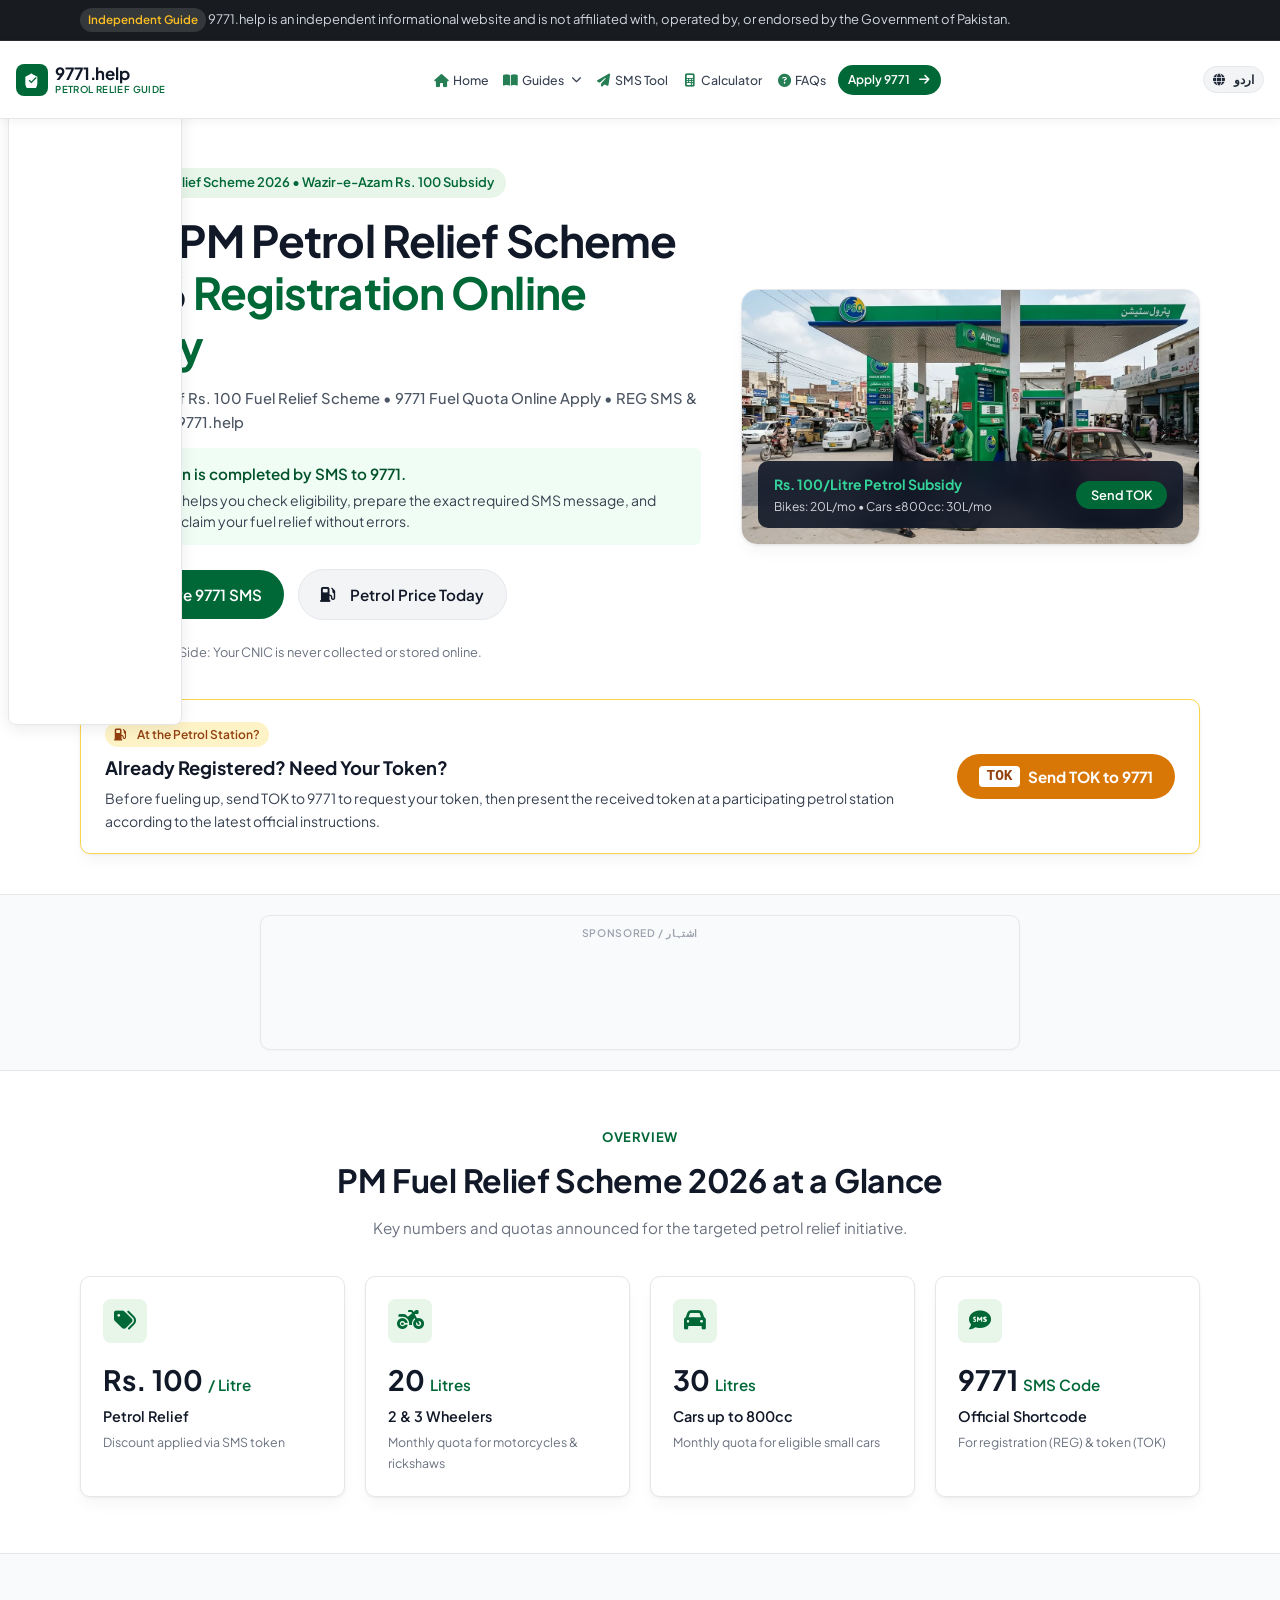
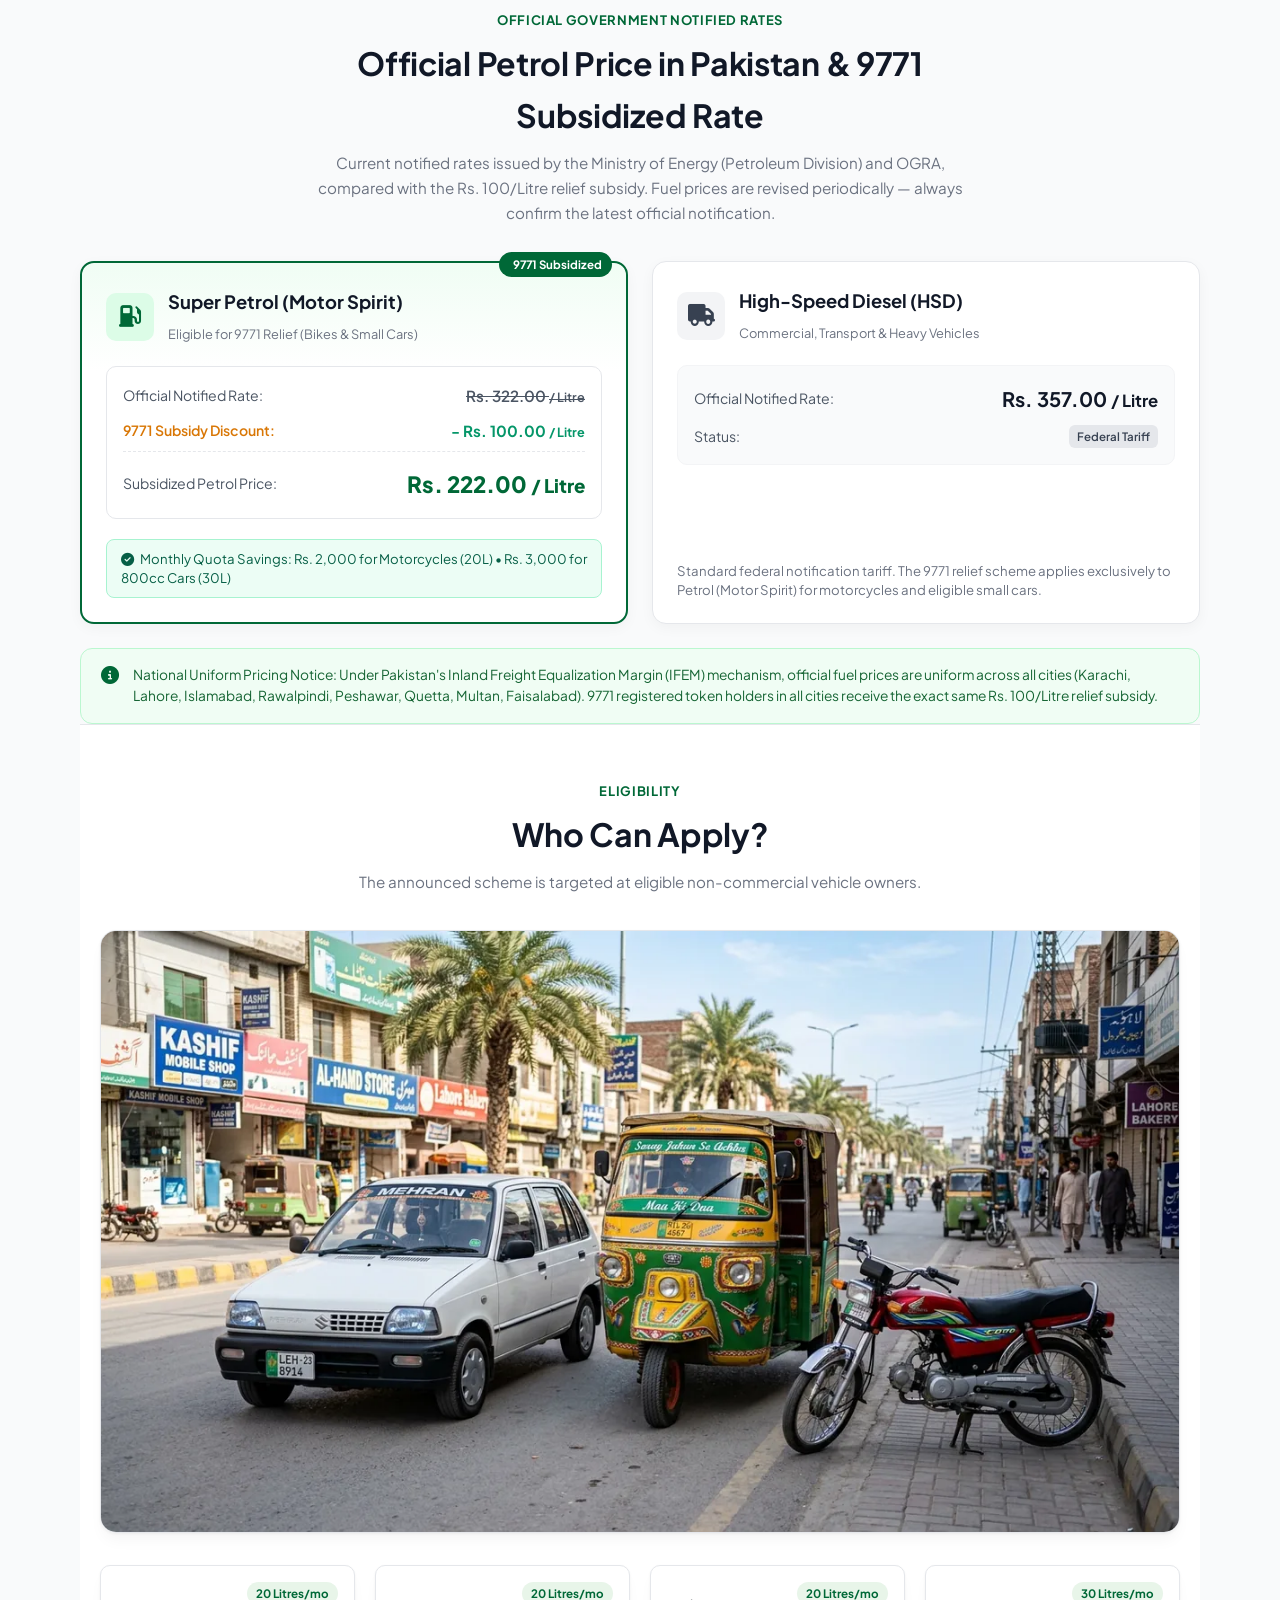
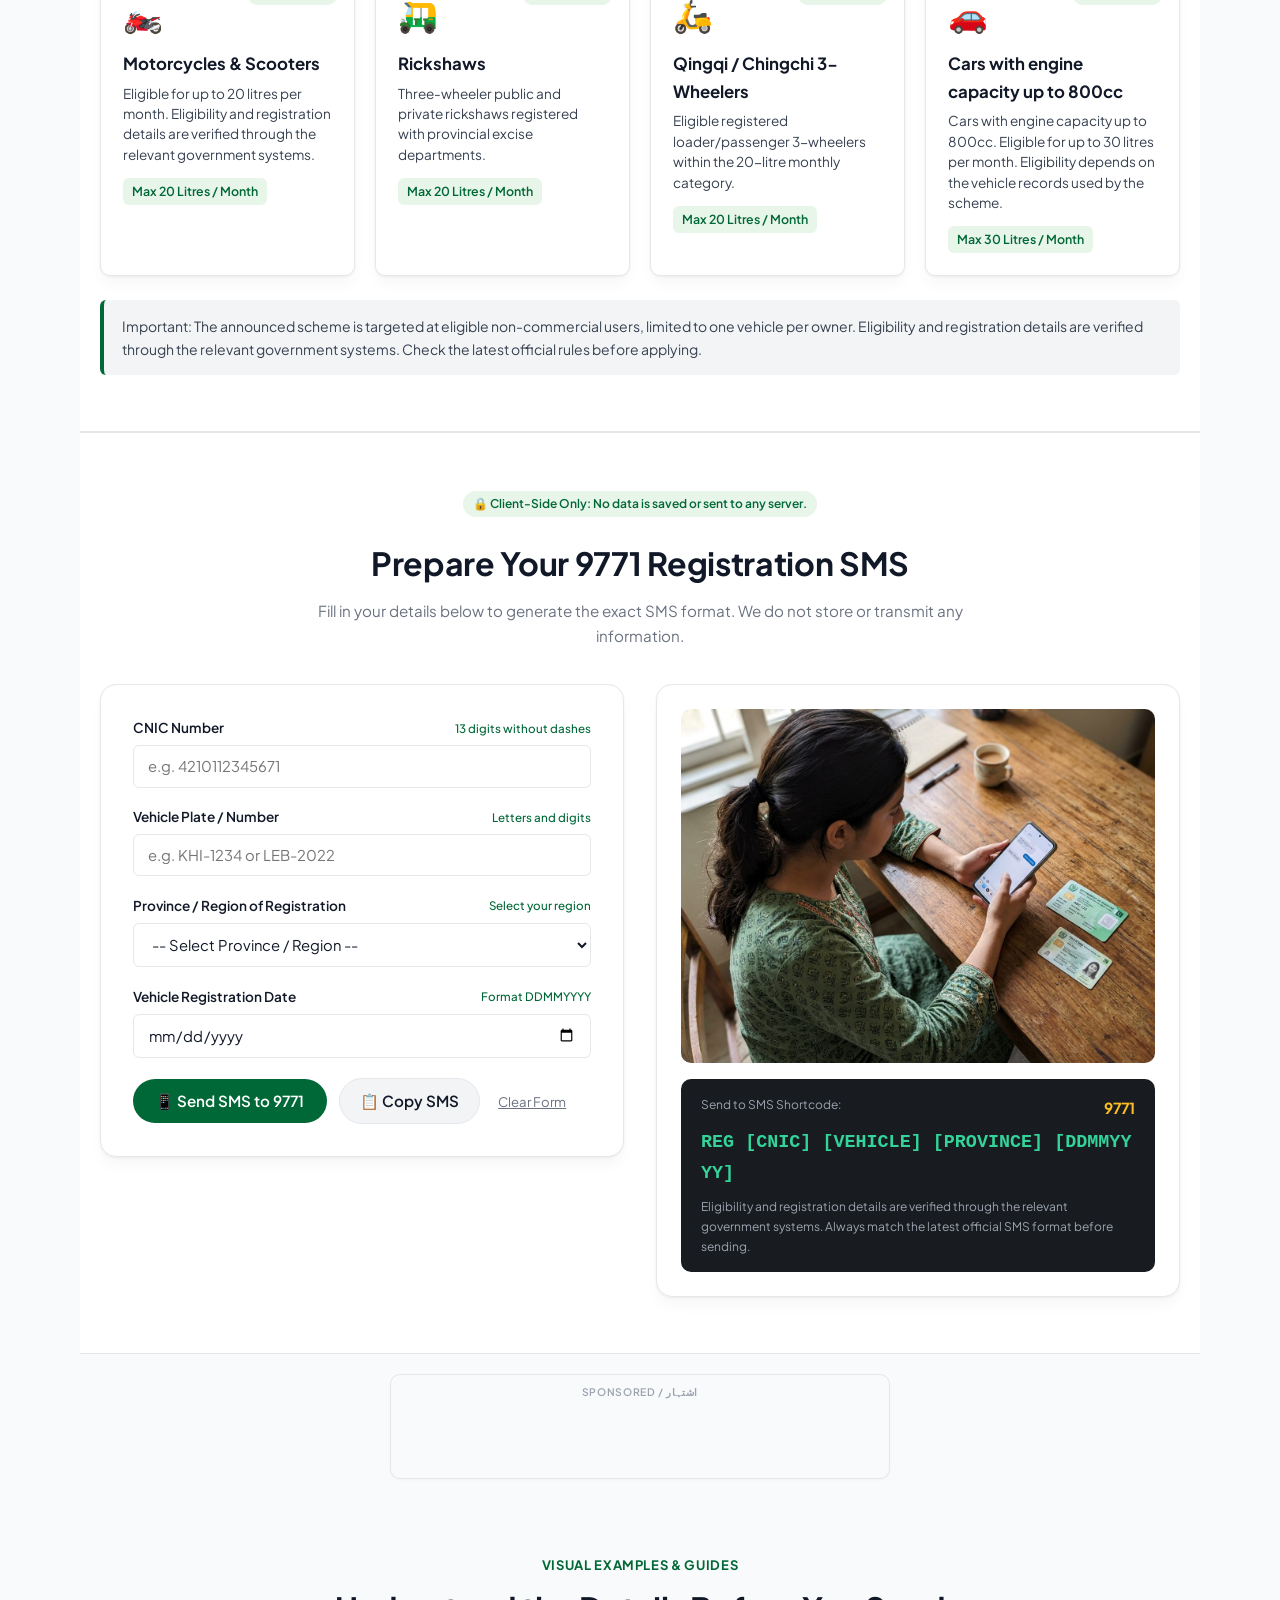
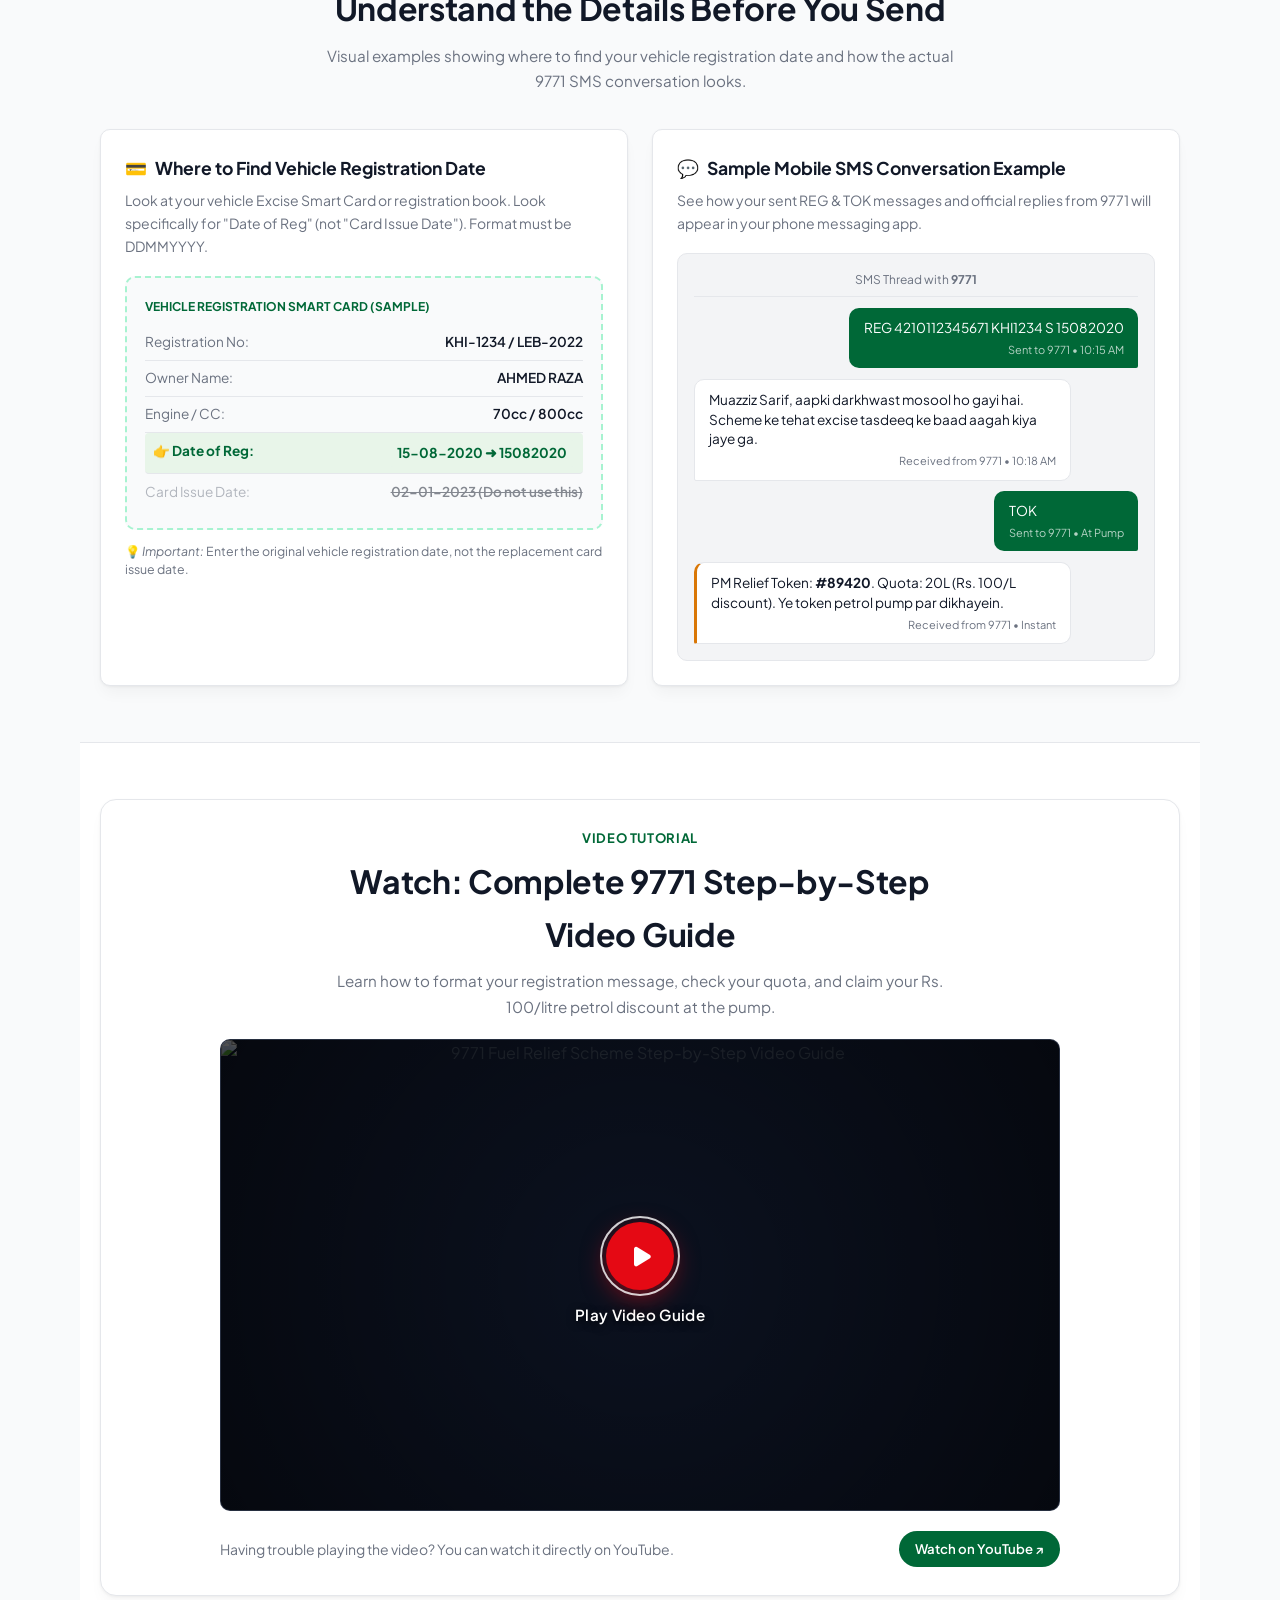
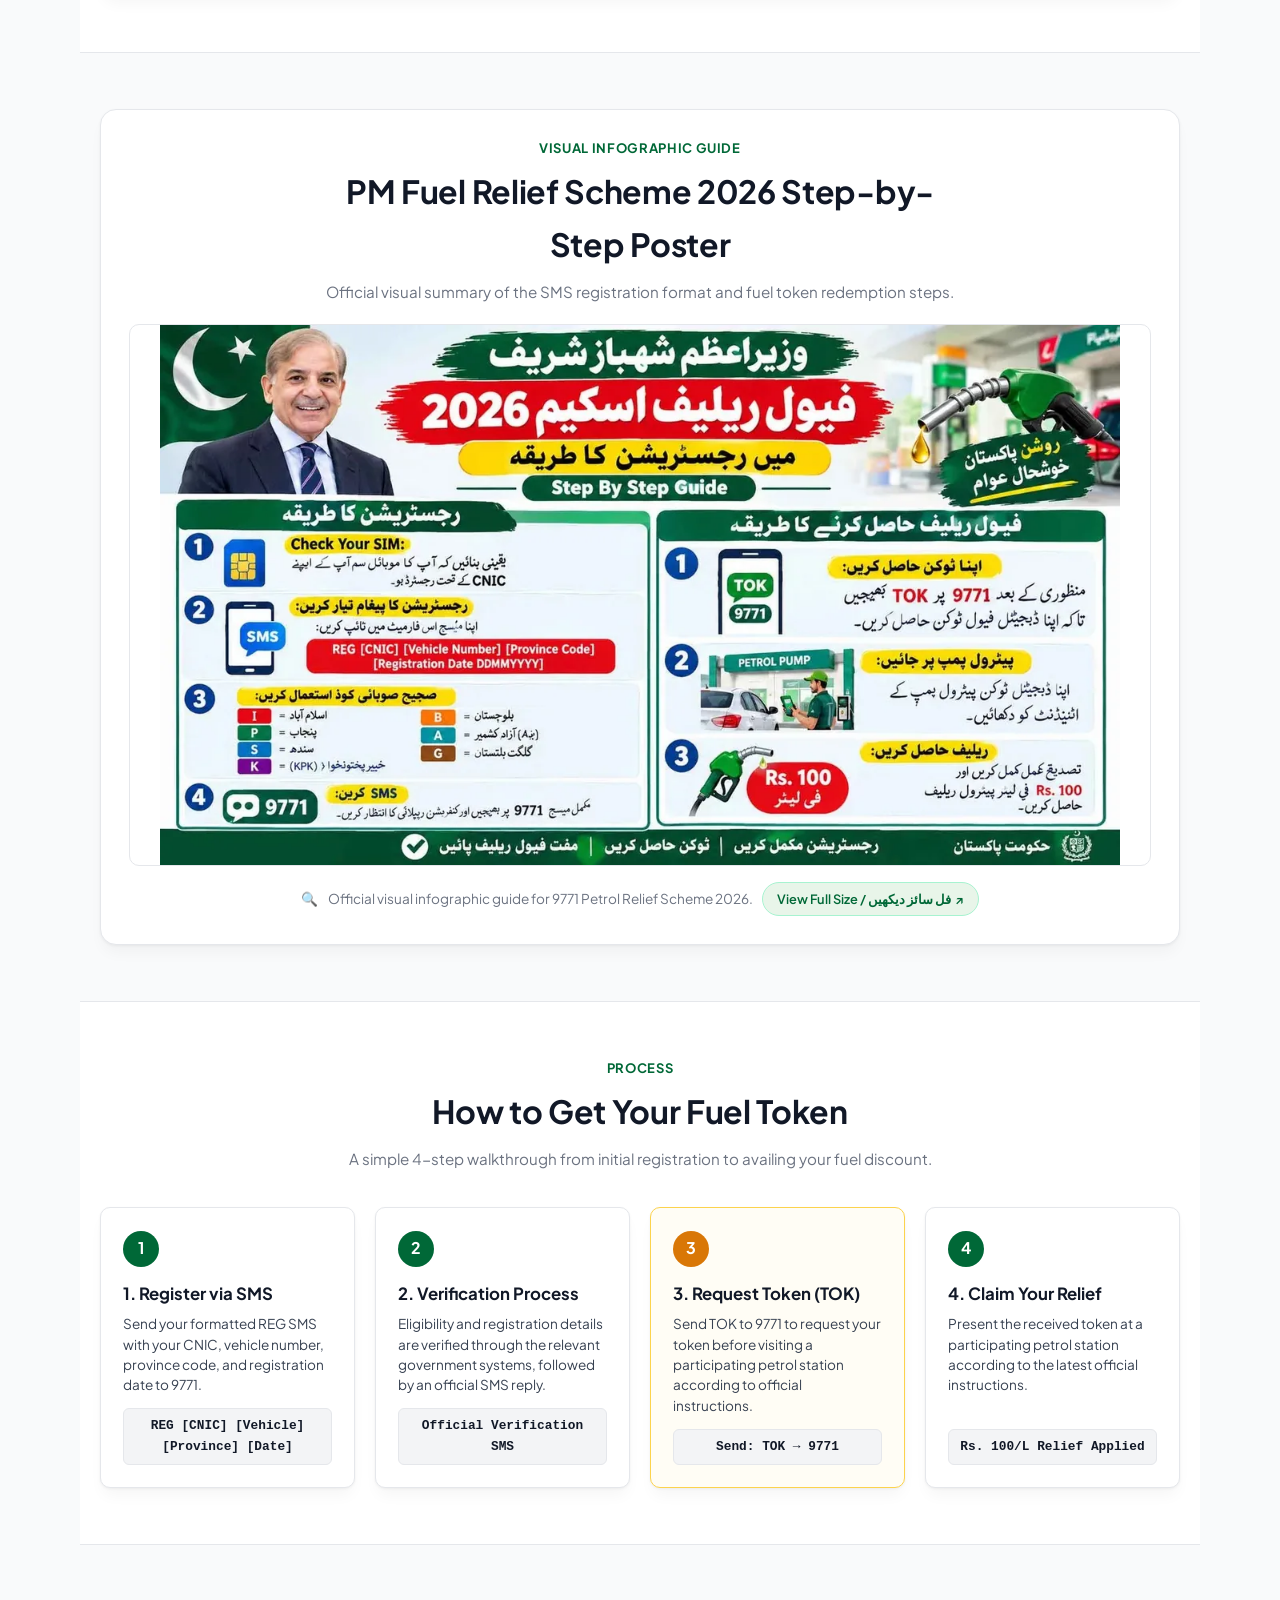
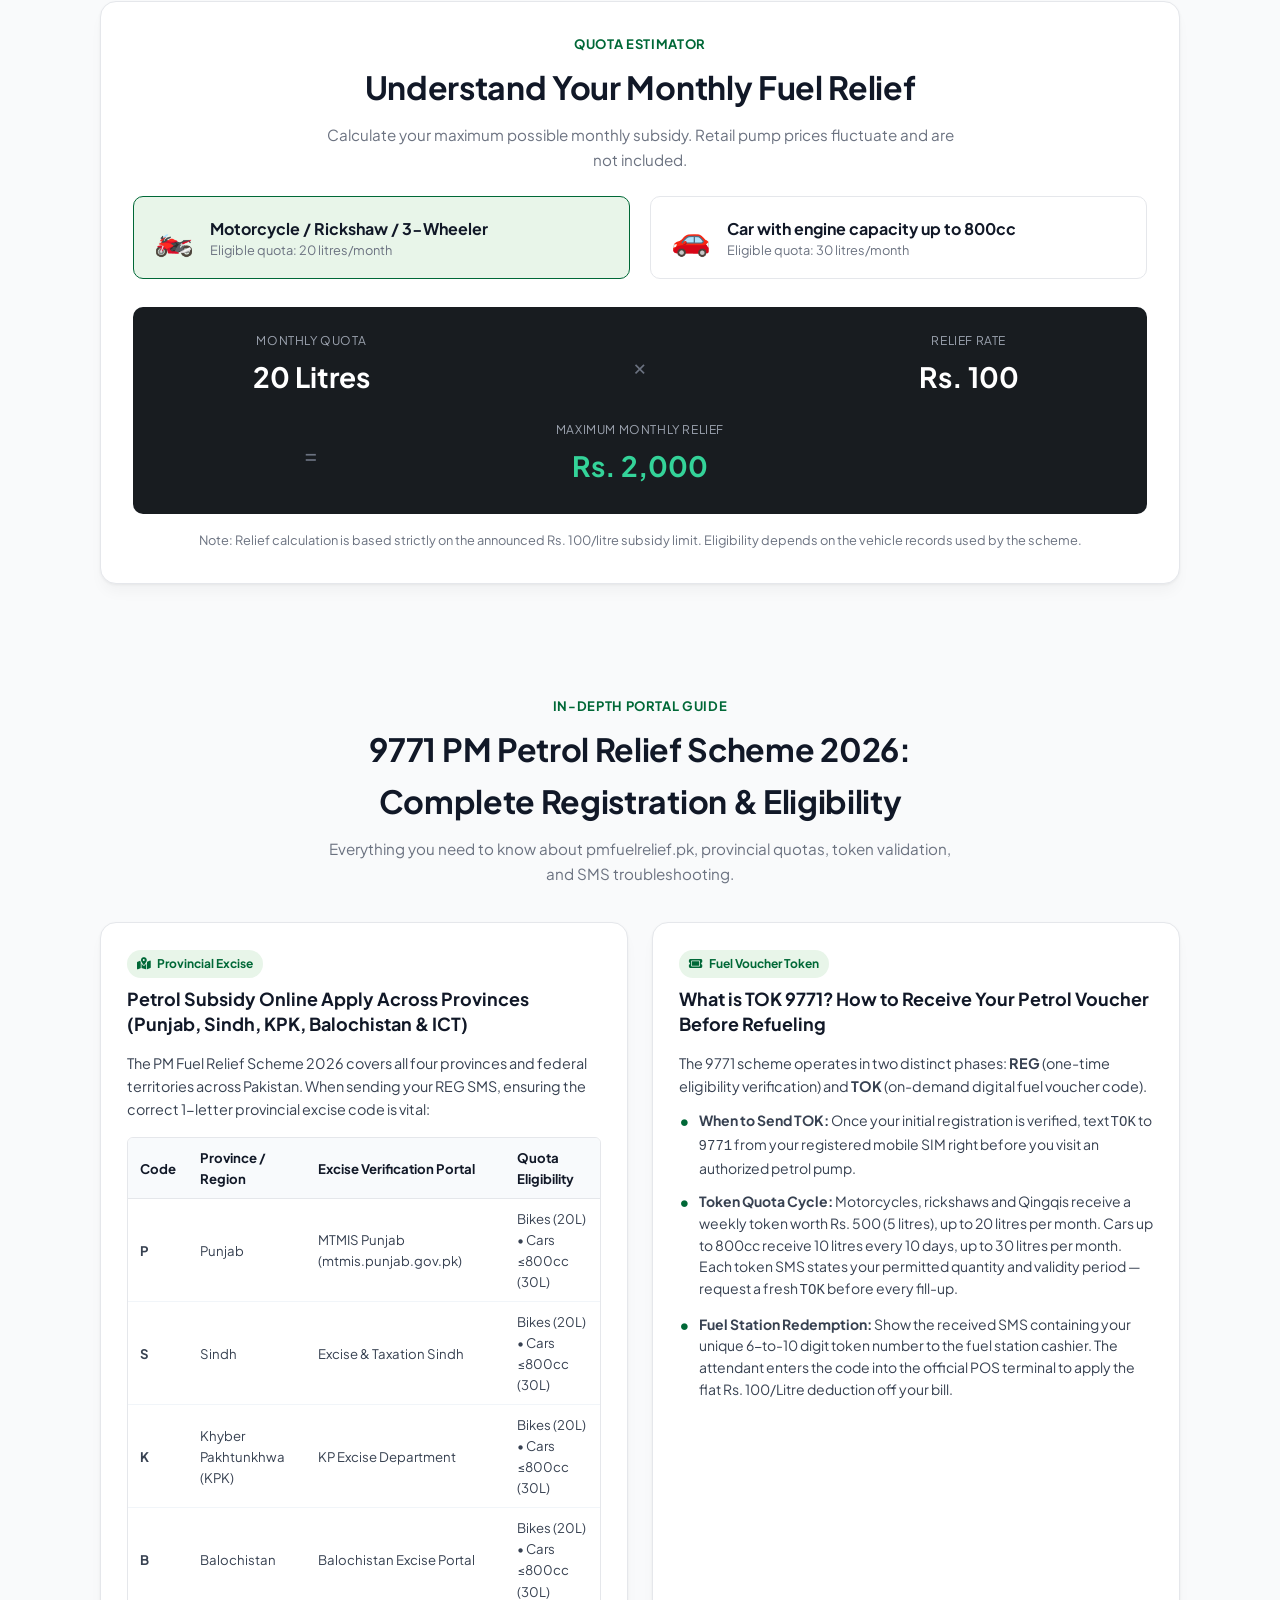
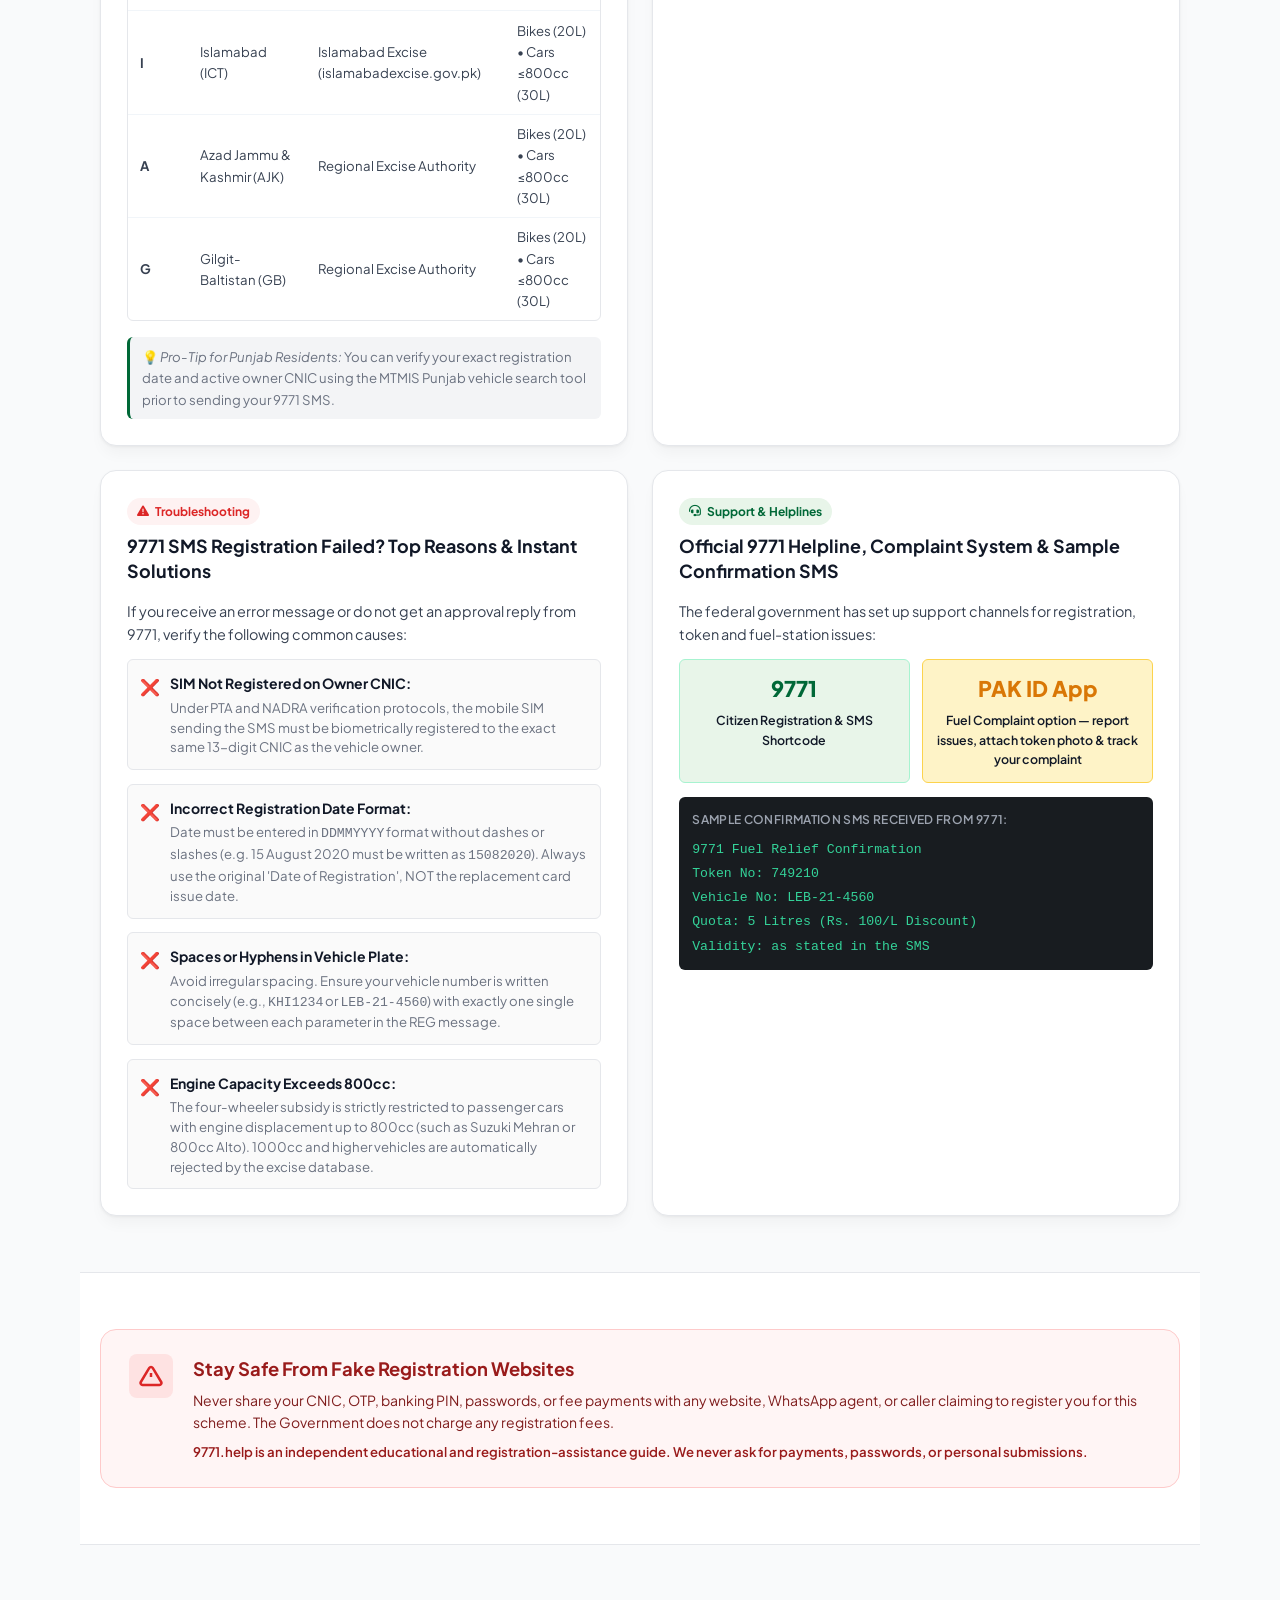
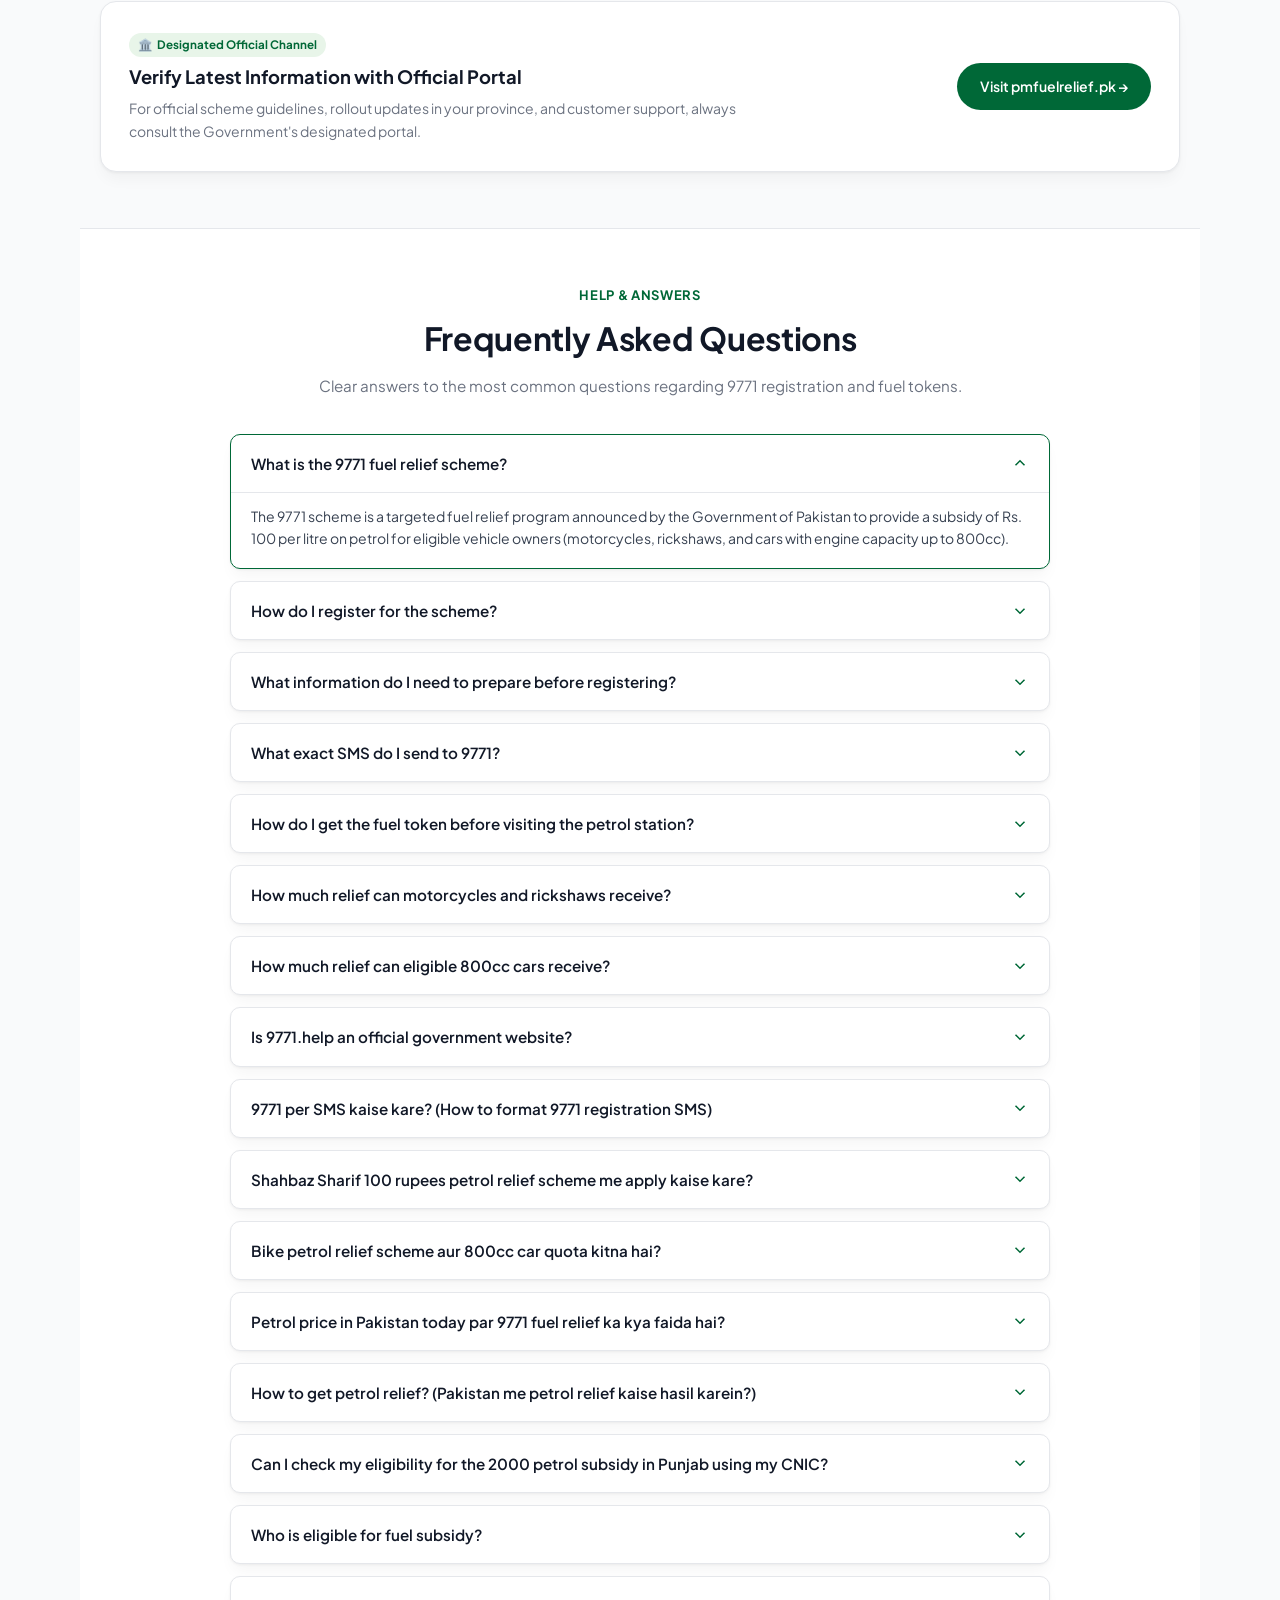
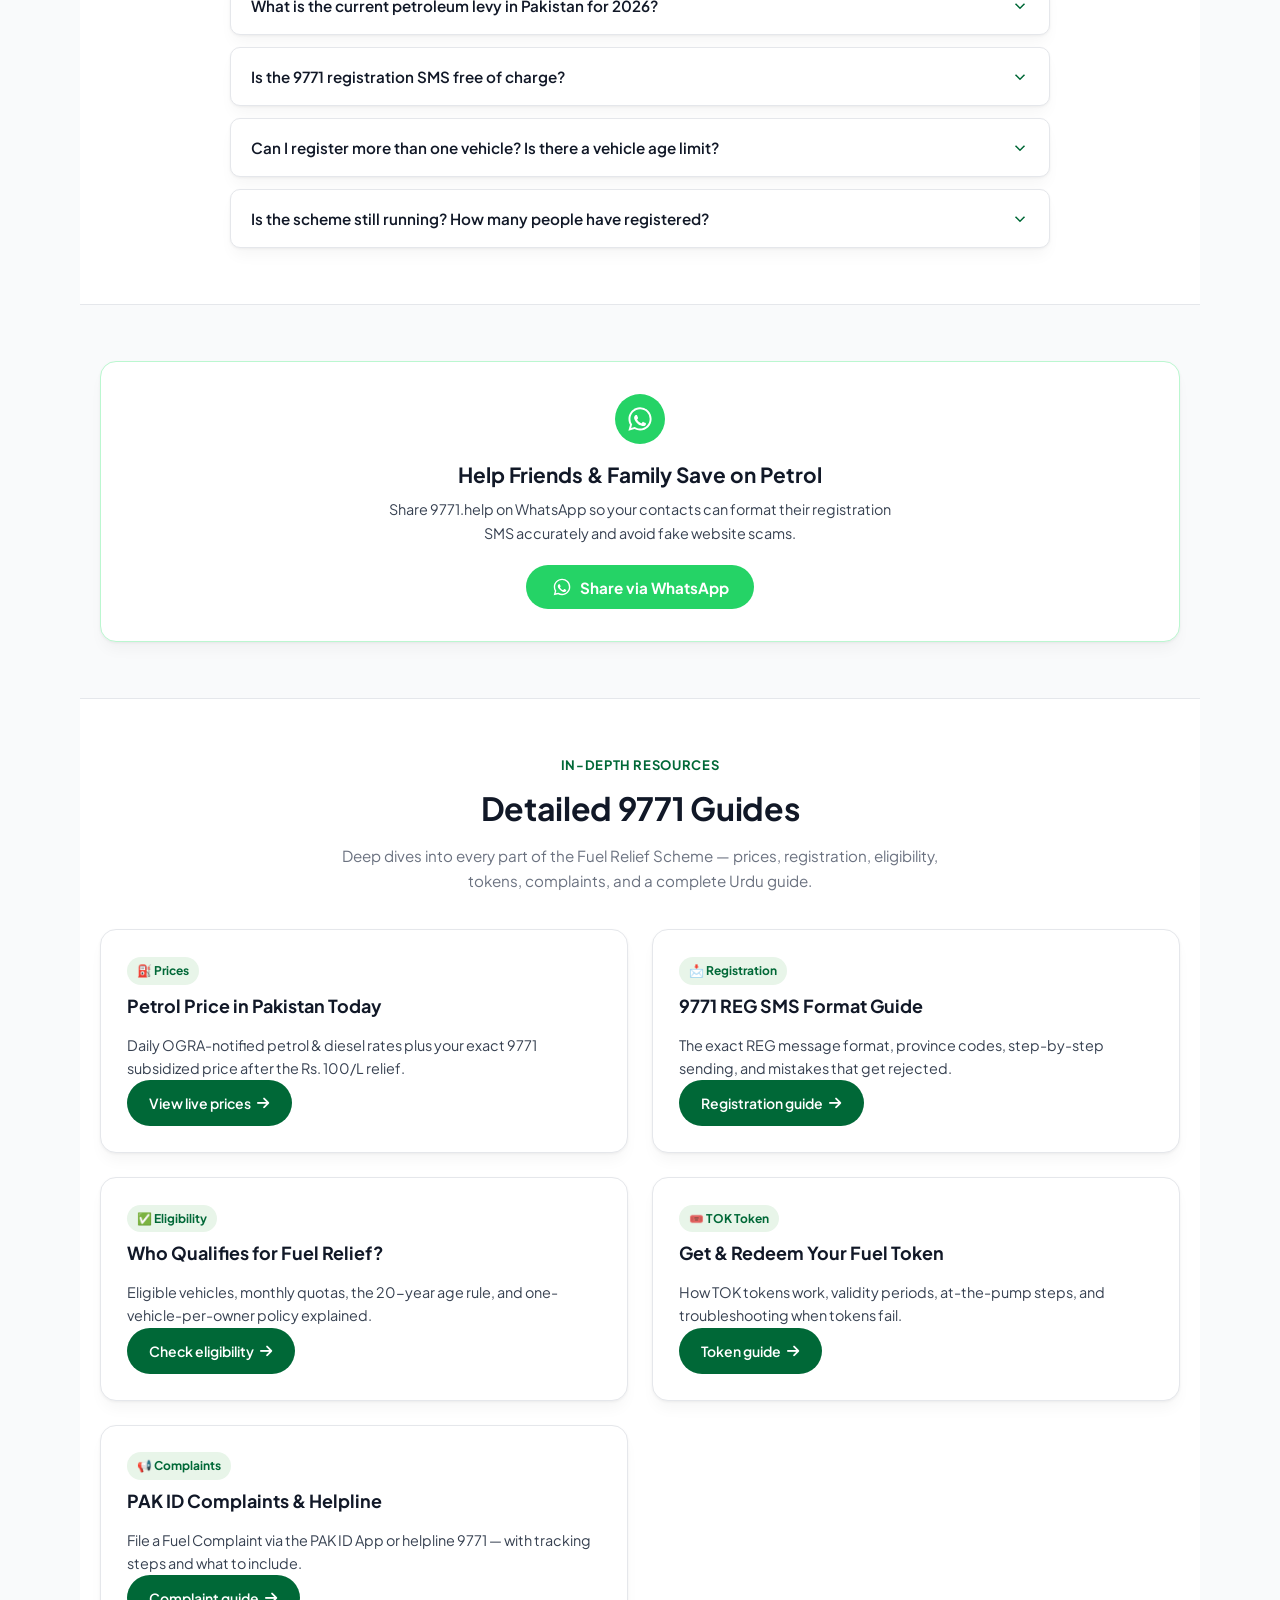
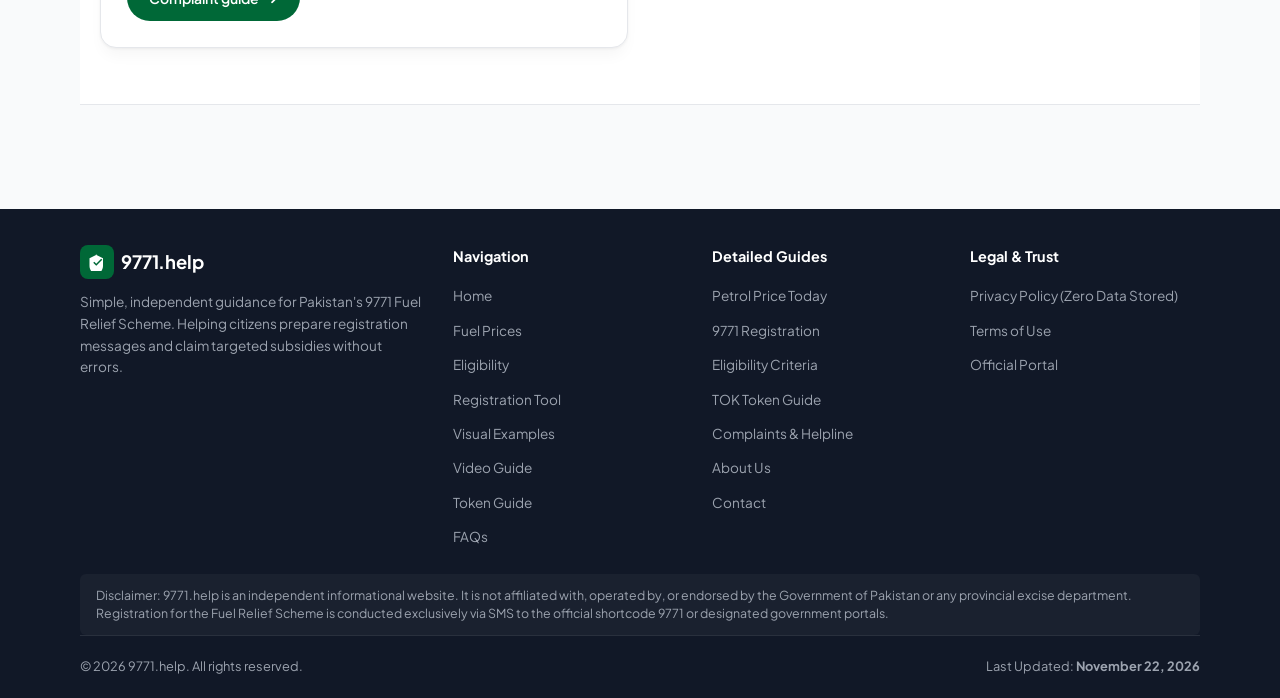
==== commit 6e3ecabb: "auto: daily fuel price update" ====
--- a/index.html
+++ b/index.html
@@ -78,7 +78,7 @@
         "description": "Complete guide to 9771 fuel quota online apply, REG SMS format, Rs. 100/Litre petrol subsidy token, Punjab MTMIS verification, and troubleshooting.",
         "inLanguage": ["en", "ur"],
         "datePublished": "2026-09-15T00:00:00+05:00",
-        "dateModified": "2026-11-21T10:00:00+05:00",
+        "dateModified": "2026-11-22T10:00:00+05:00",
         "author": {
           "@type": "Organization",
           "name": "9771 Help Editorial"
@@ -1615,7 +1615,7 @@
 
       <div class="footer-bottom">
         <span data-i18n="footerCopyright">© 2026 9771.help. All rights reserved.</span>
-        <span><span data-i18n="lastUpdatedText">Last Updated:</span> <strong id="last-updated-date">November 21, 2026</strong></span>
+        <span><span data-i18n="lastUpdatedText">Last Updated:</span> <strong id="last-updated-date">November 22, 2026</strong></span>
       </div>
     </div>
   </footer>
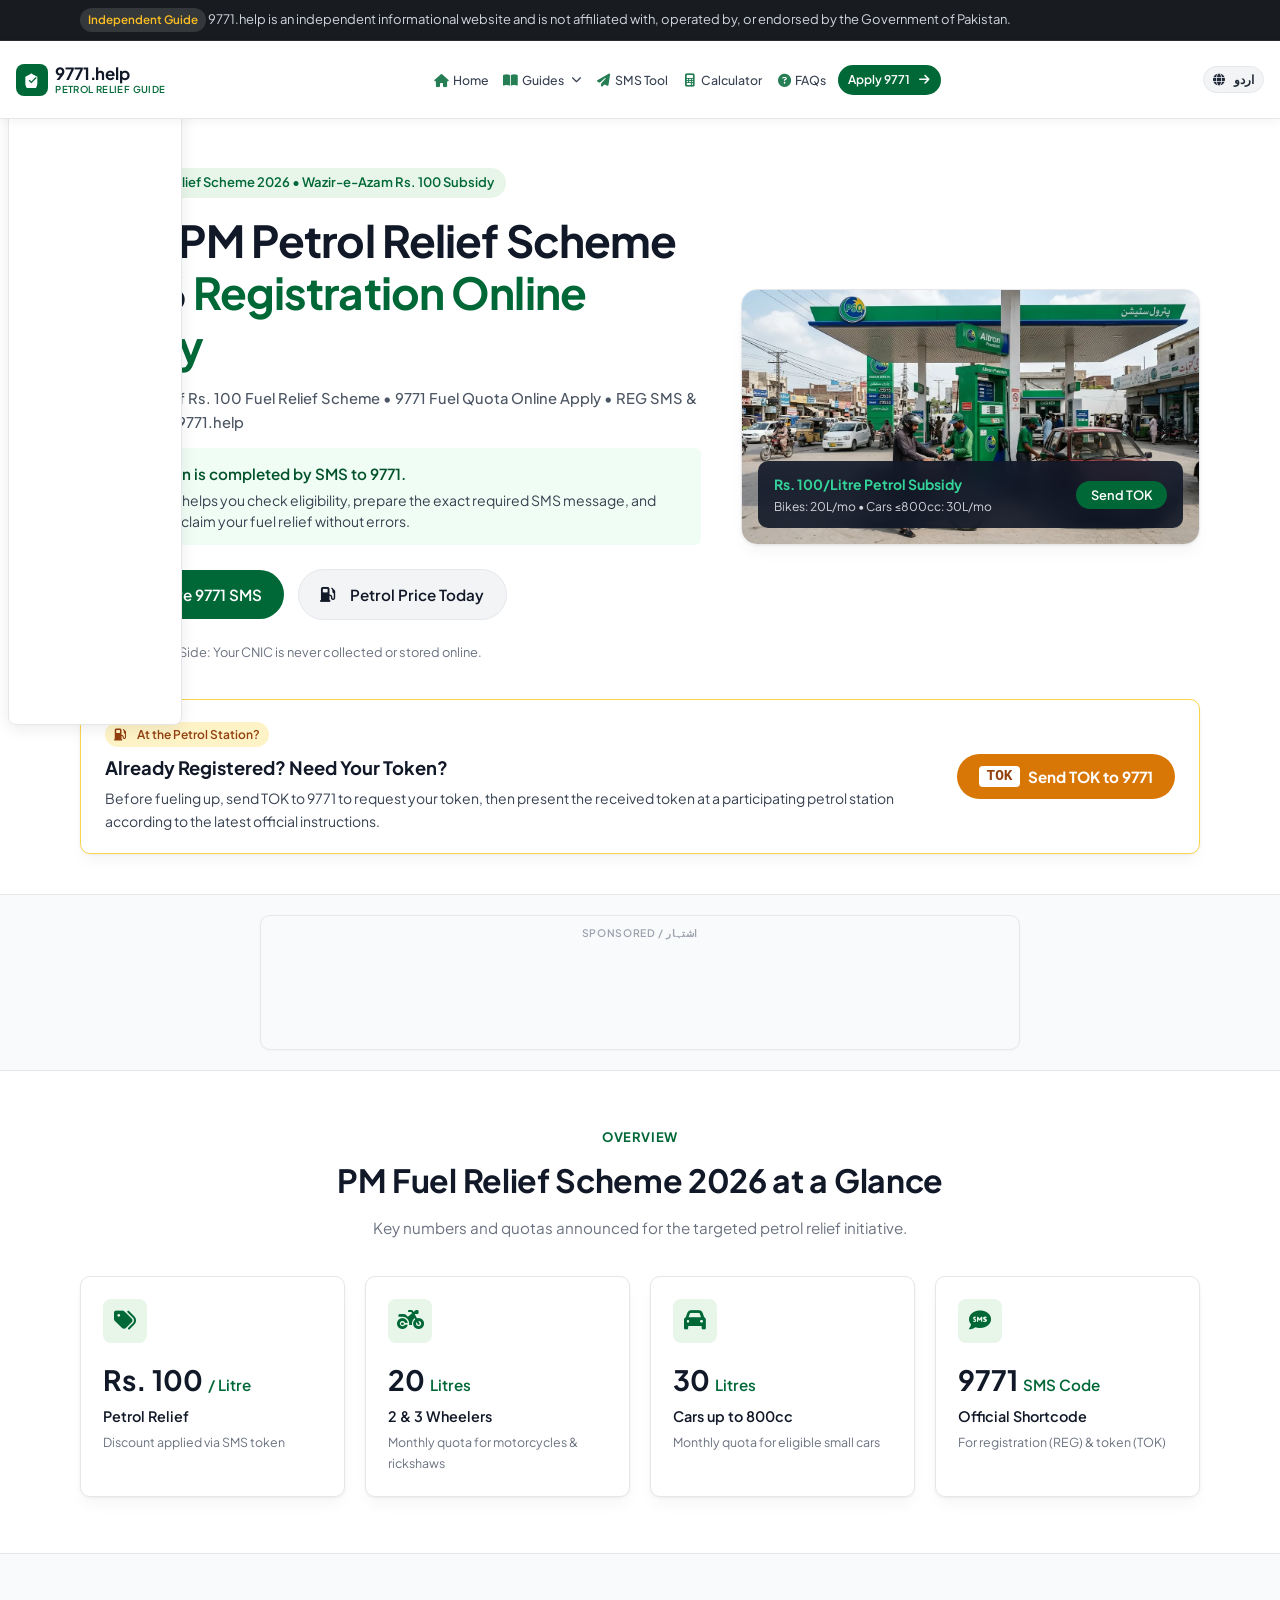
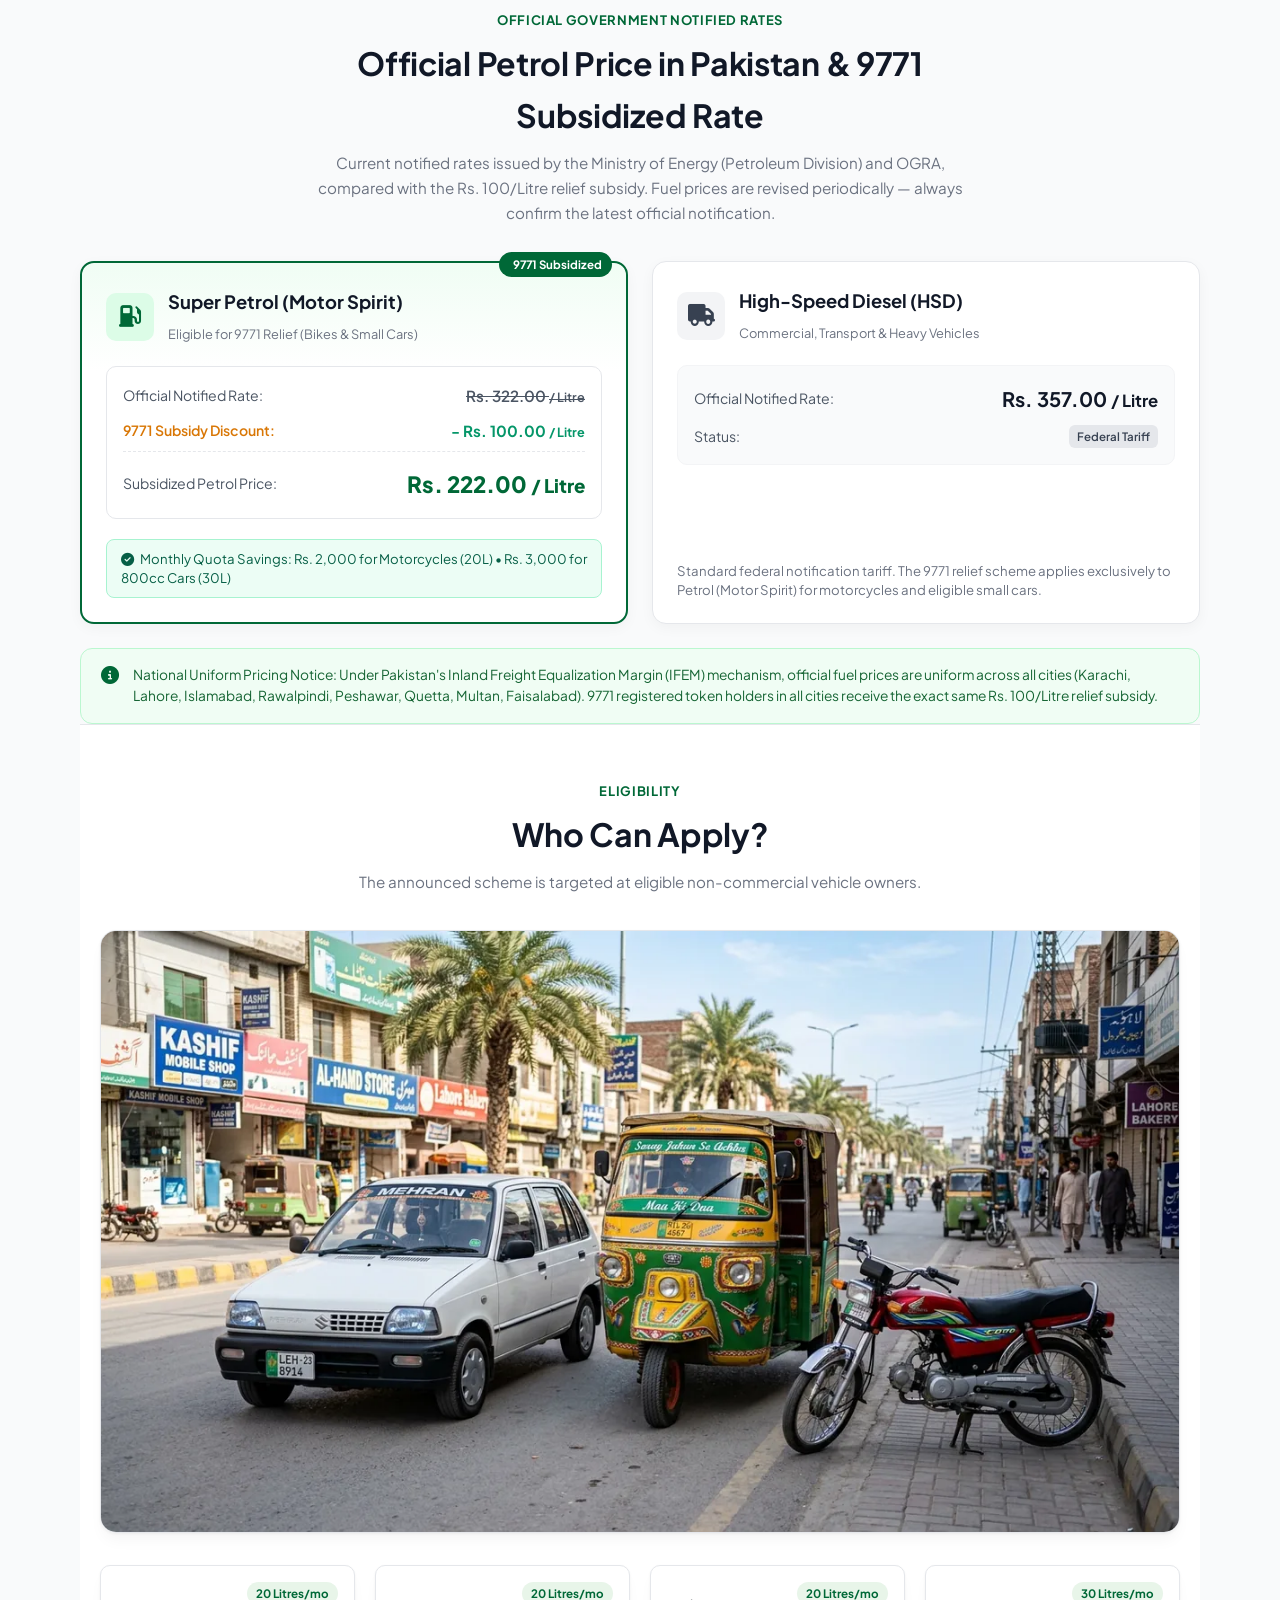
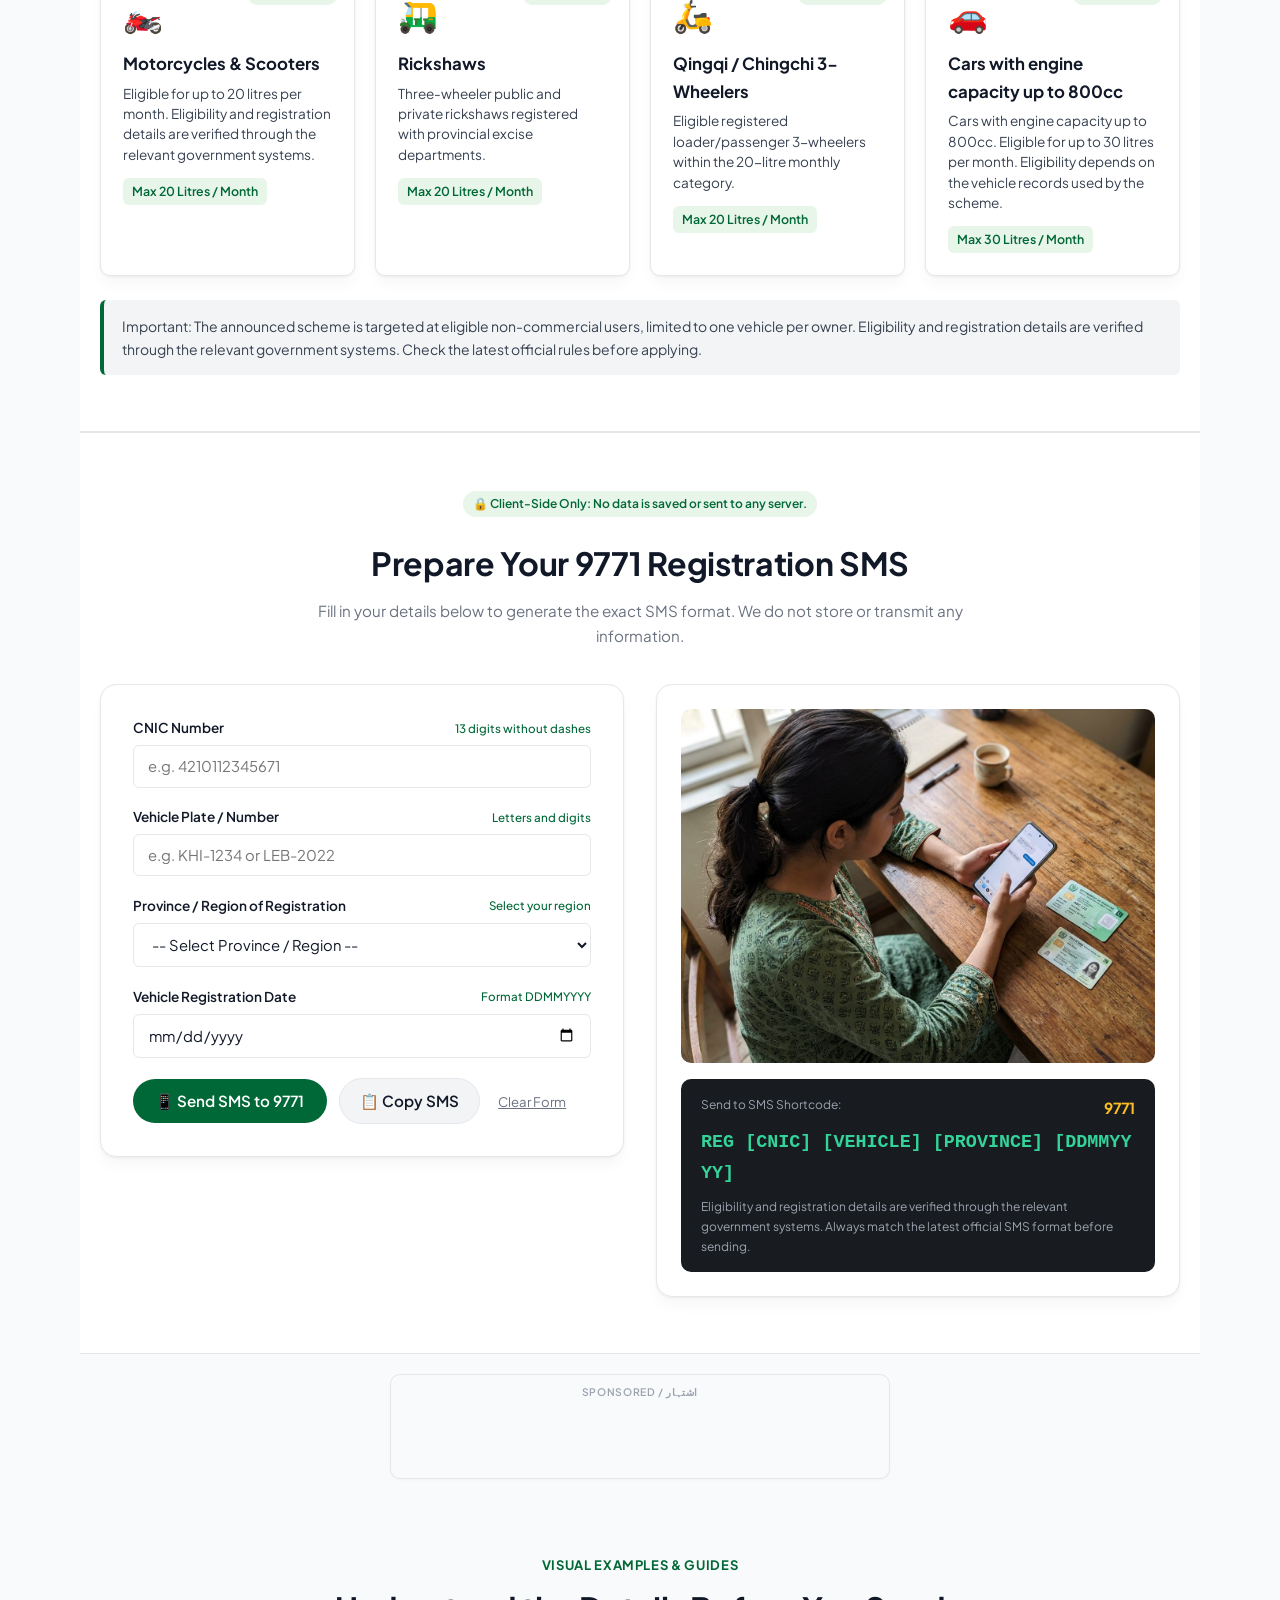
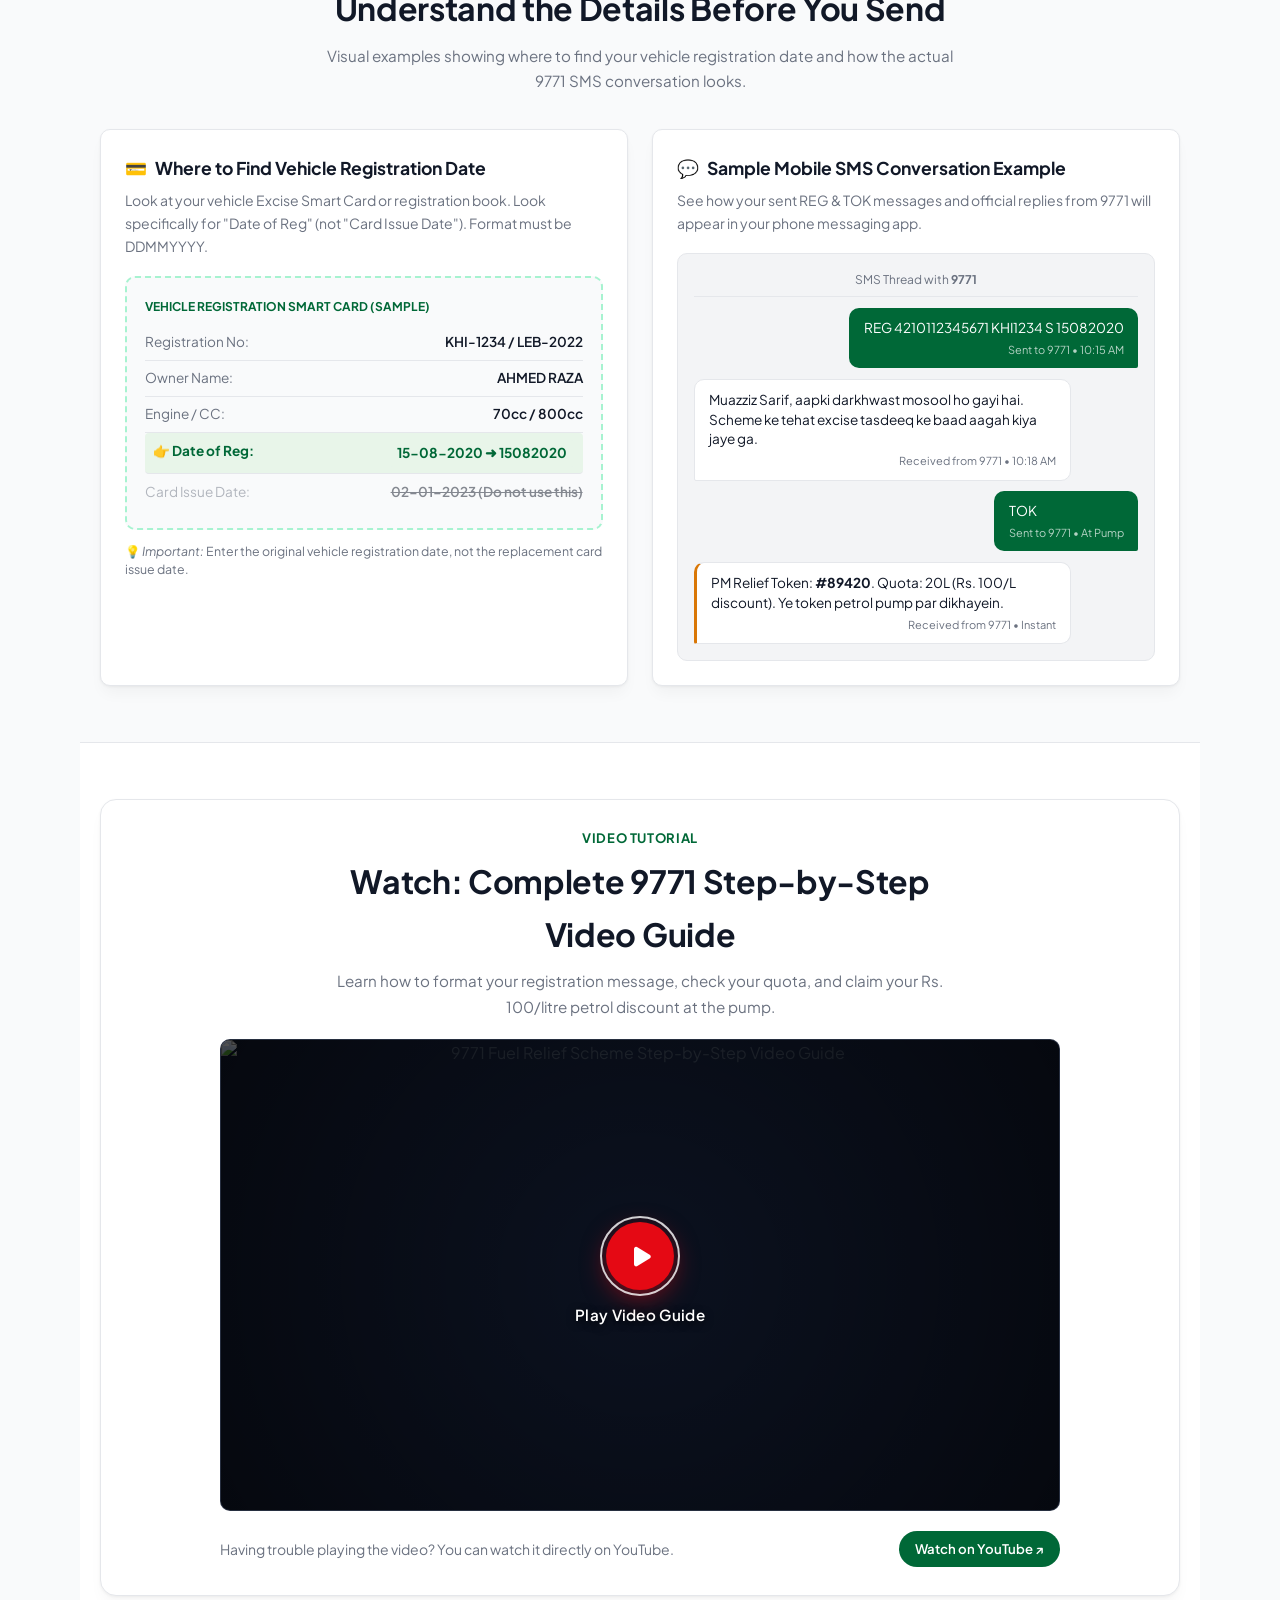
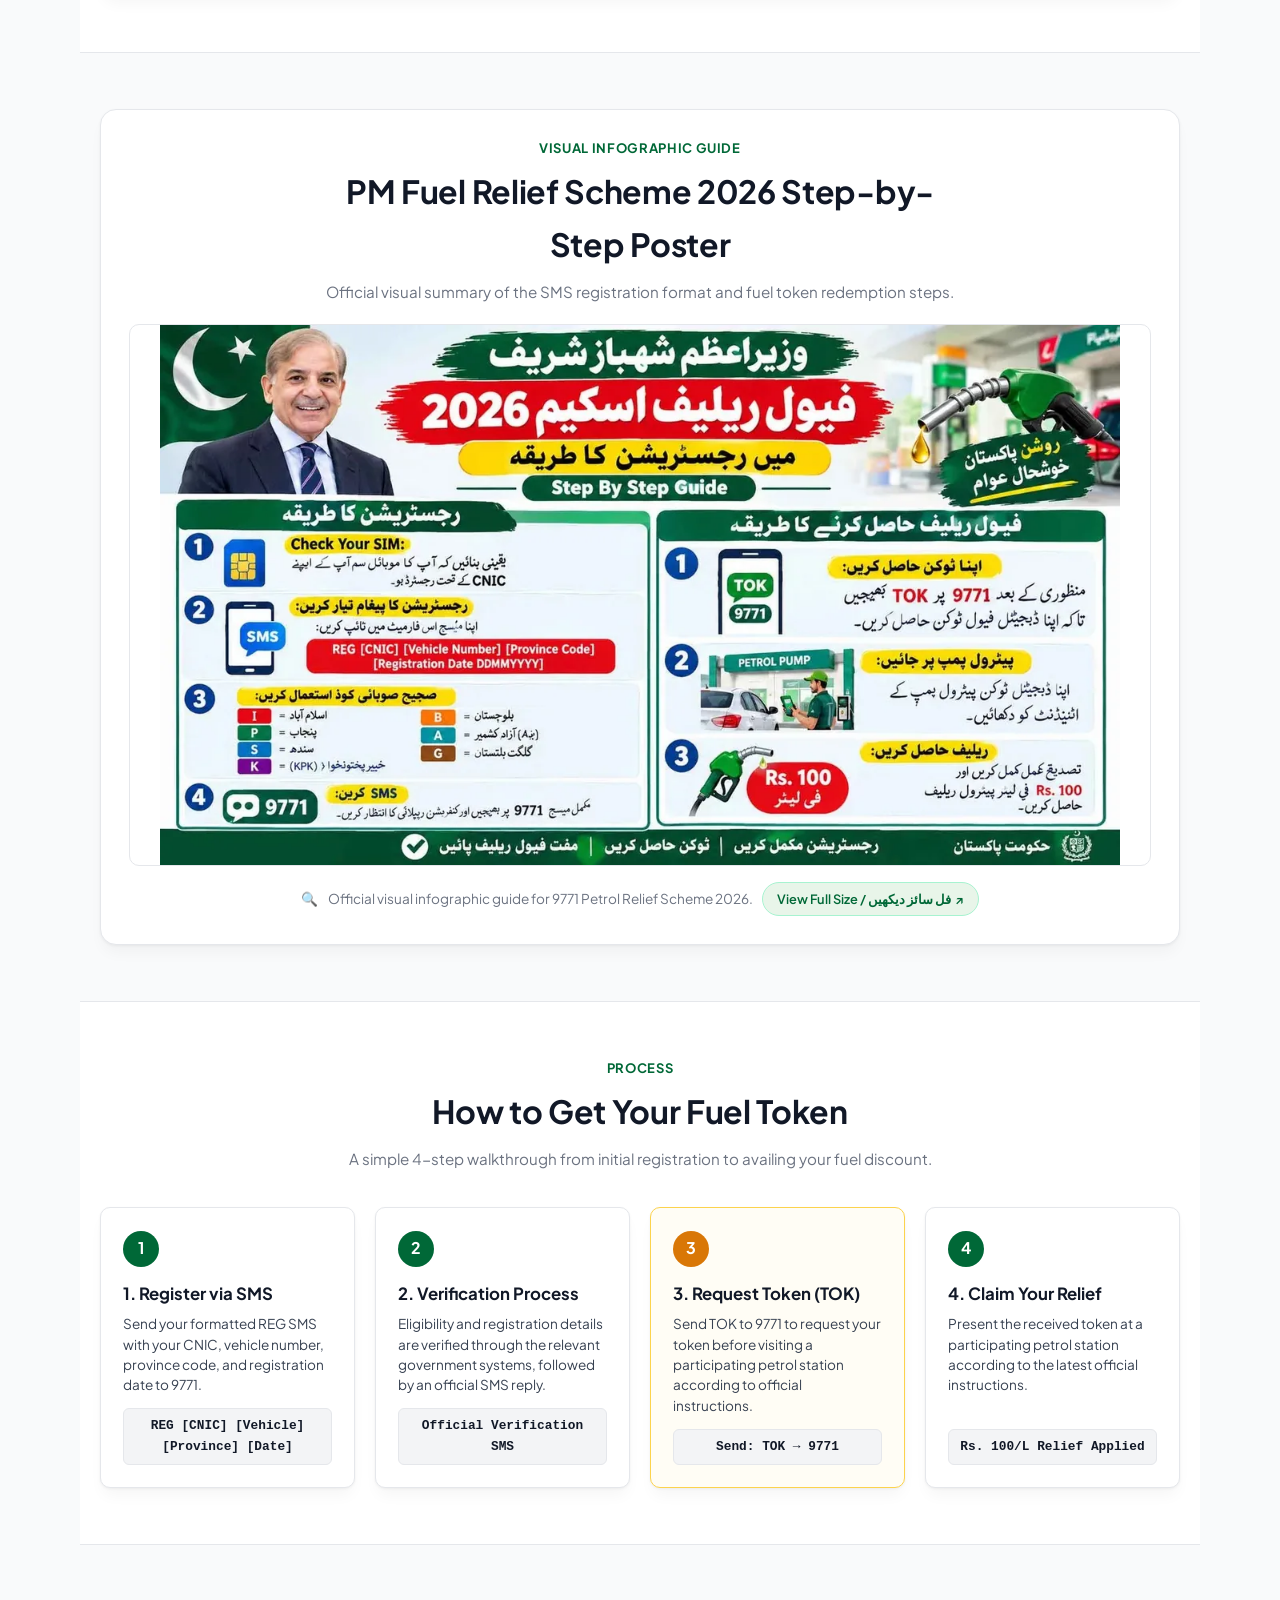
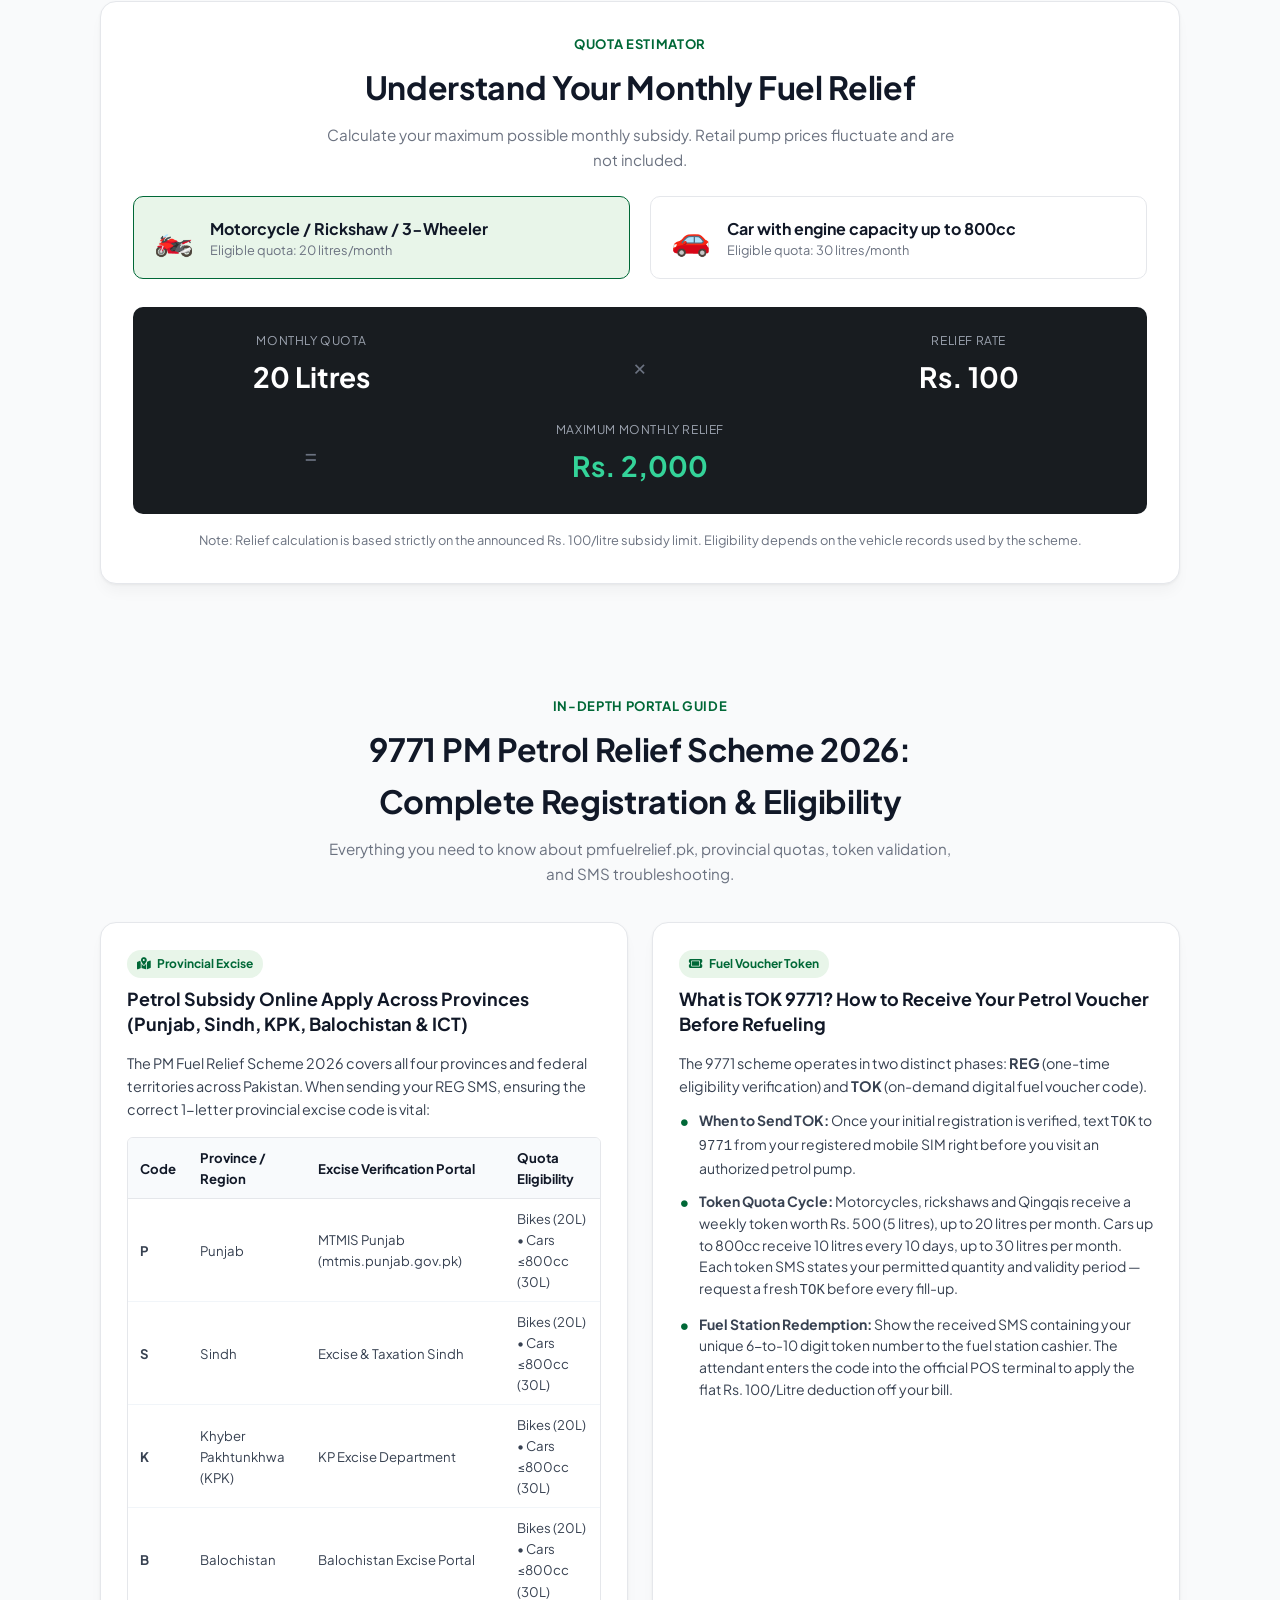
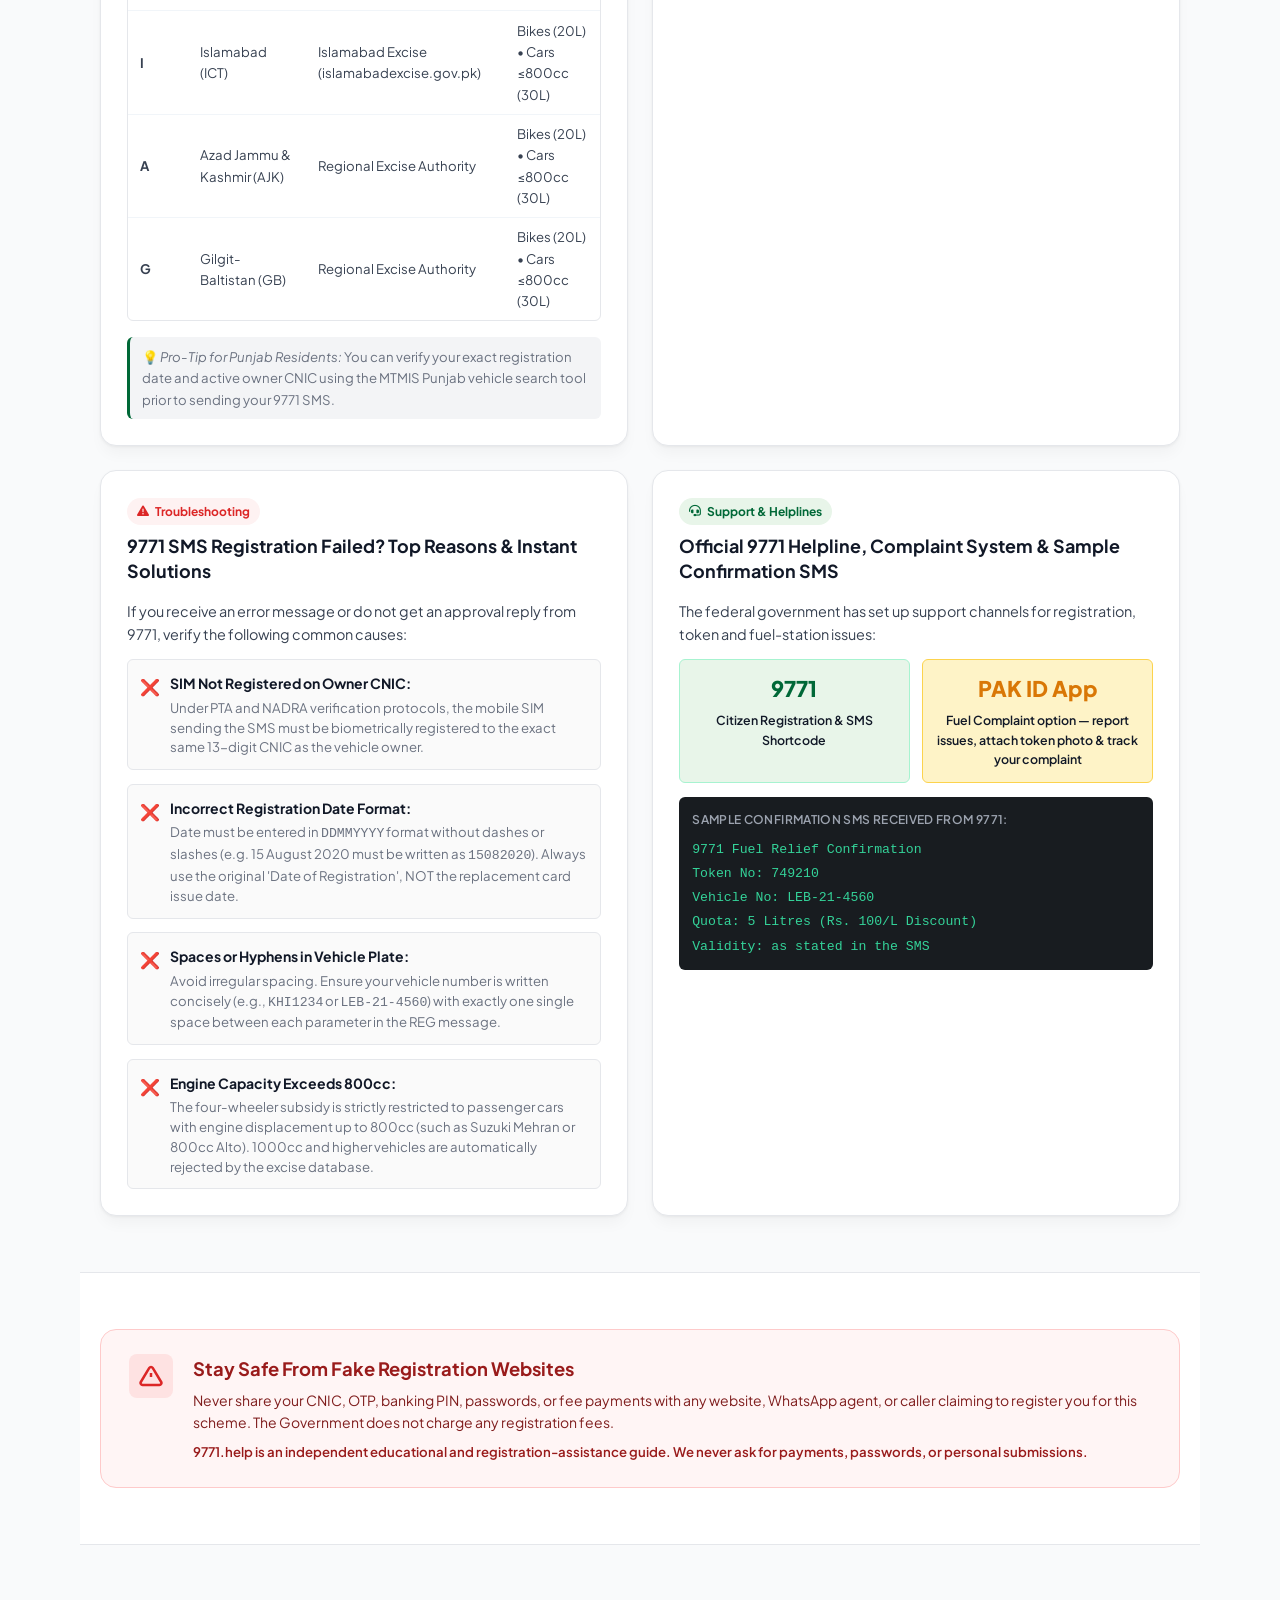
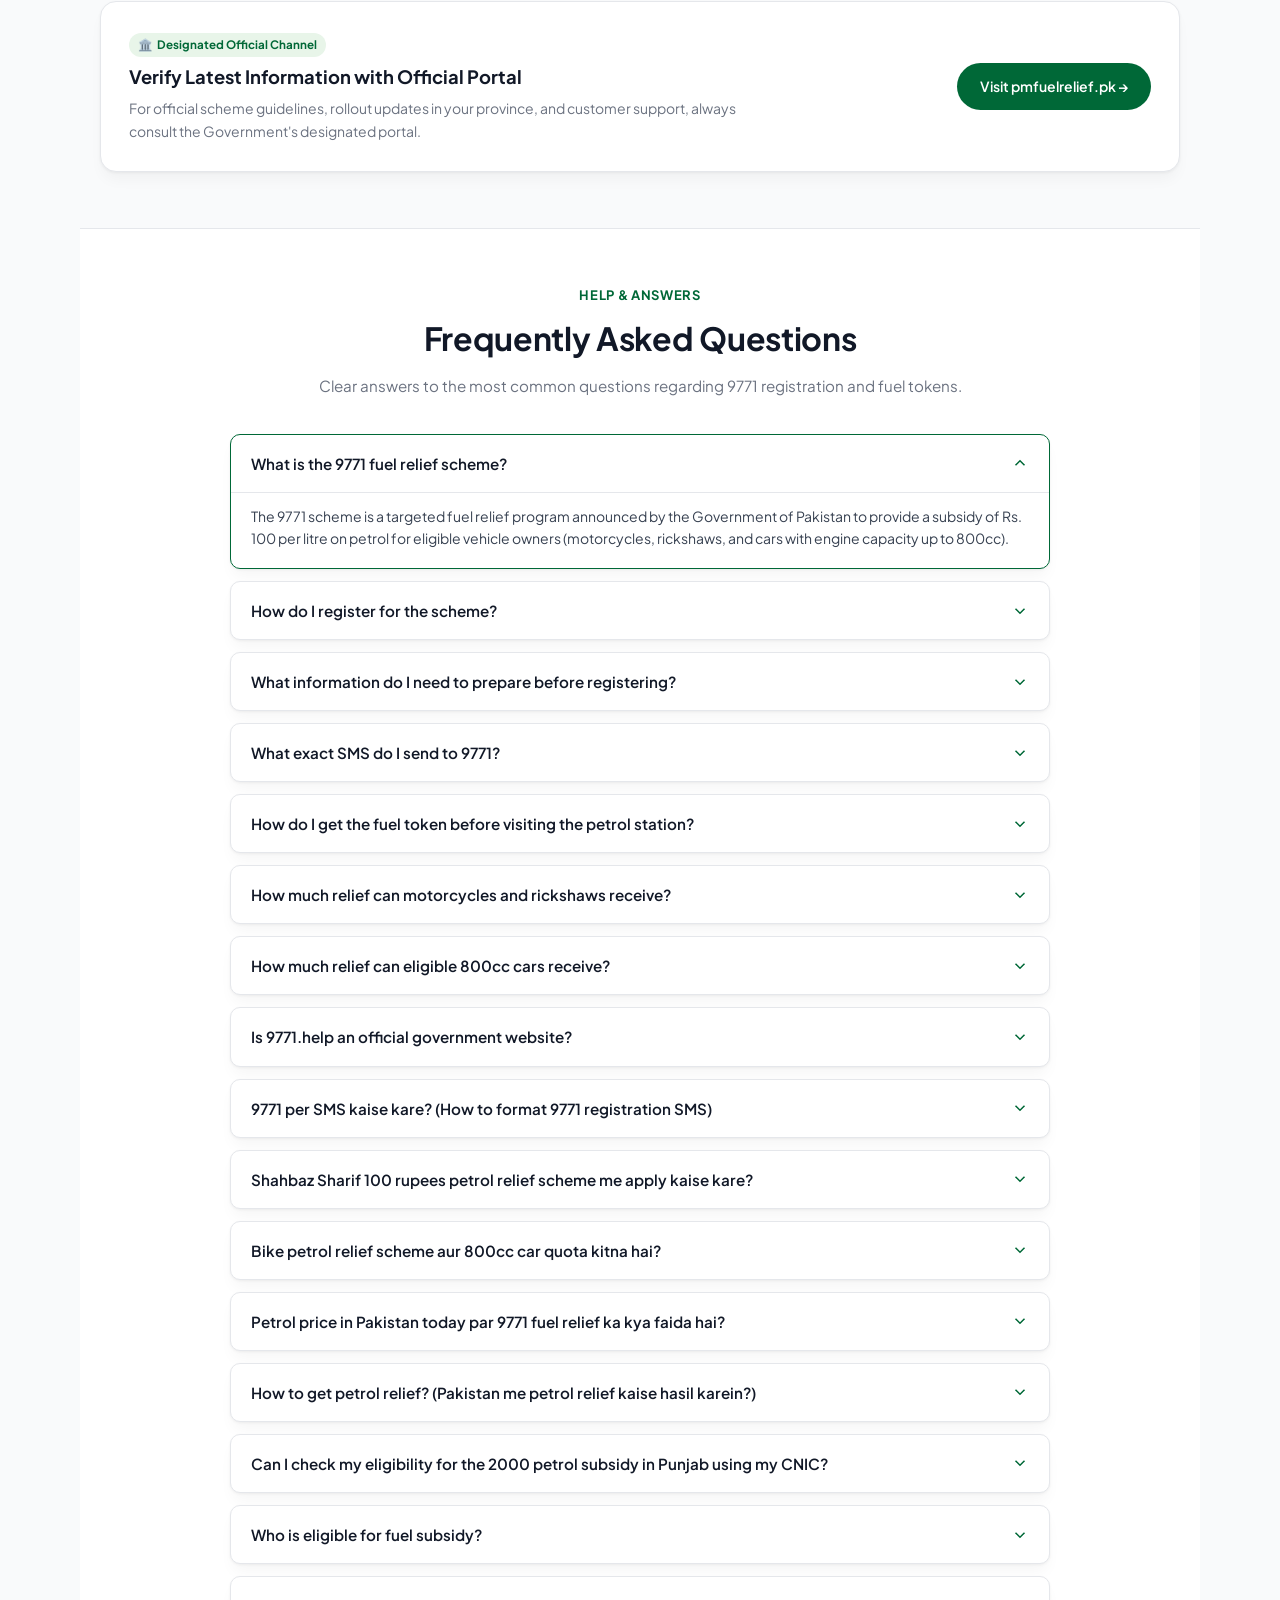
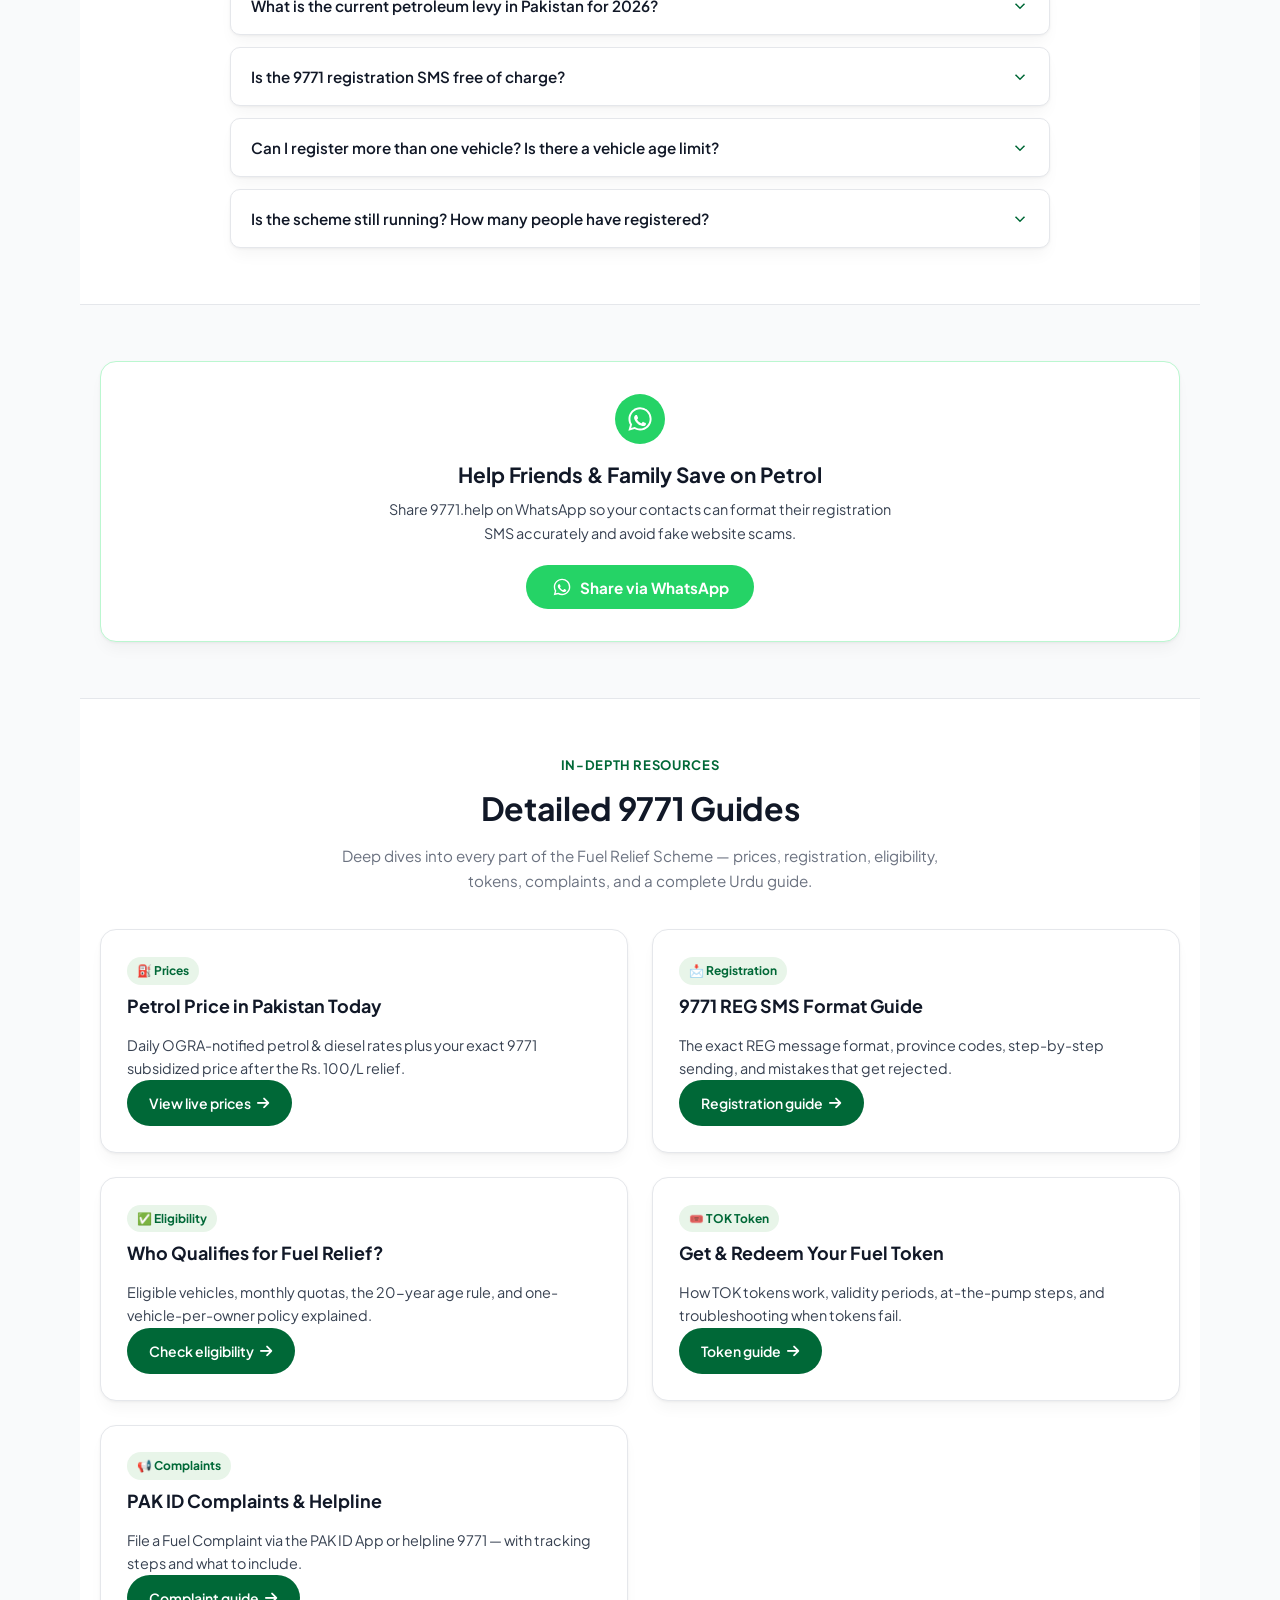
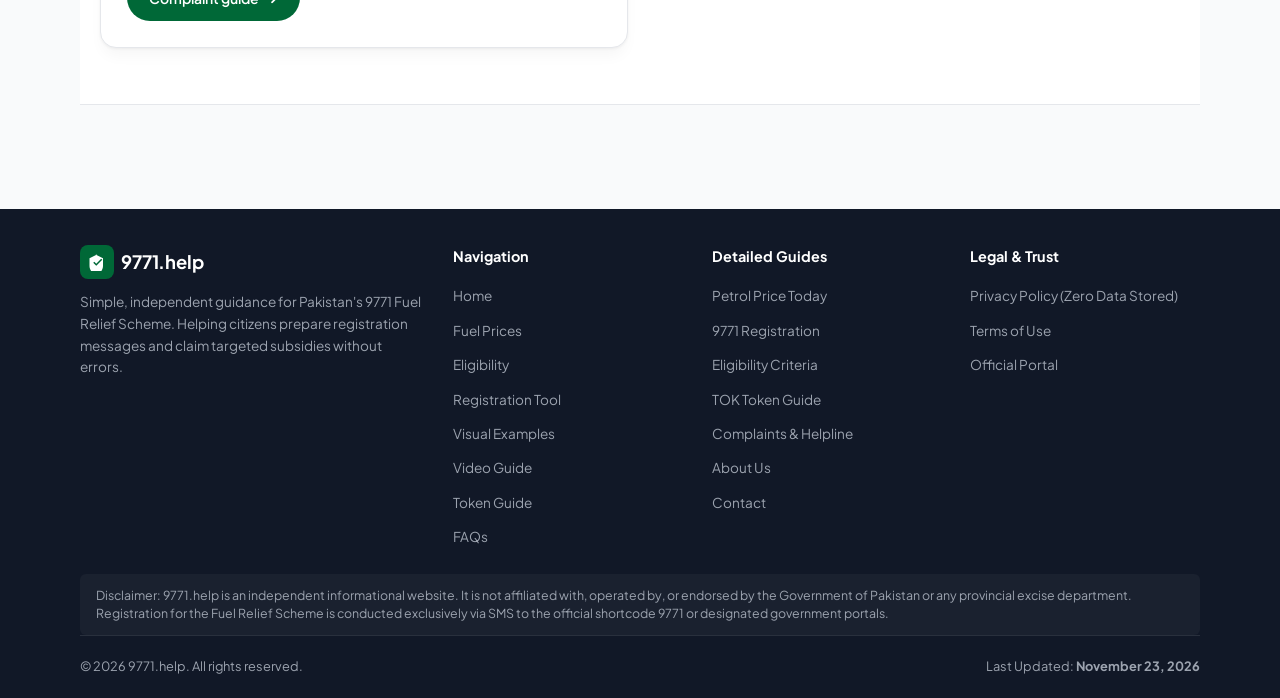
==== commit 6838f6f0: "auto: daily fuel price update" ====
--- a/index.html
+++ b/index.html
@@ -78,7 +78,7 @@
         "description": "Complete guide to 9771 fuel quota online apply, REG SMS format, Rs. 100/Litre petrol subsidy token, Punjab MTMIS verification, and troubleshooting.",
         "inLanguage": ["en", "ur"],
         "datePublished": "2026-09-15T00:00:00+05:00",
-        "dateModified": "2026-11-22T10:00:00+05:00",
+        "dateModified": "2026-11-23T10:00:00+05:00",
         "author": {
           "@type": "Organization",
           "name": "9771 Help Editorial"
@@ -1615,7 +1615,7 @@
 
       <div class="footer-bottom">
         <span data-i18n="footerCopyright">© 2026 9771.help. All rights reserved.</span>
-        <span><span data-i18n="lastUpdatedText">Last Updated:</span> <strong id="last-updated-date">November 22, 2026</strong></span>
+        <span><span data-i18n="lastUpdatedText">Last Updated:</span> <strong id="last-updated-date">November 23, 2026</strong></span>
       </div>
     </div>
   </footer>
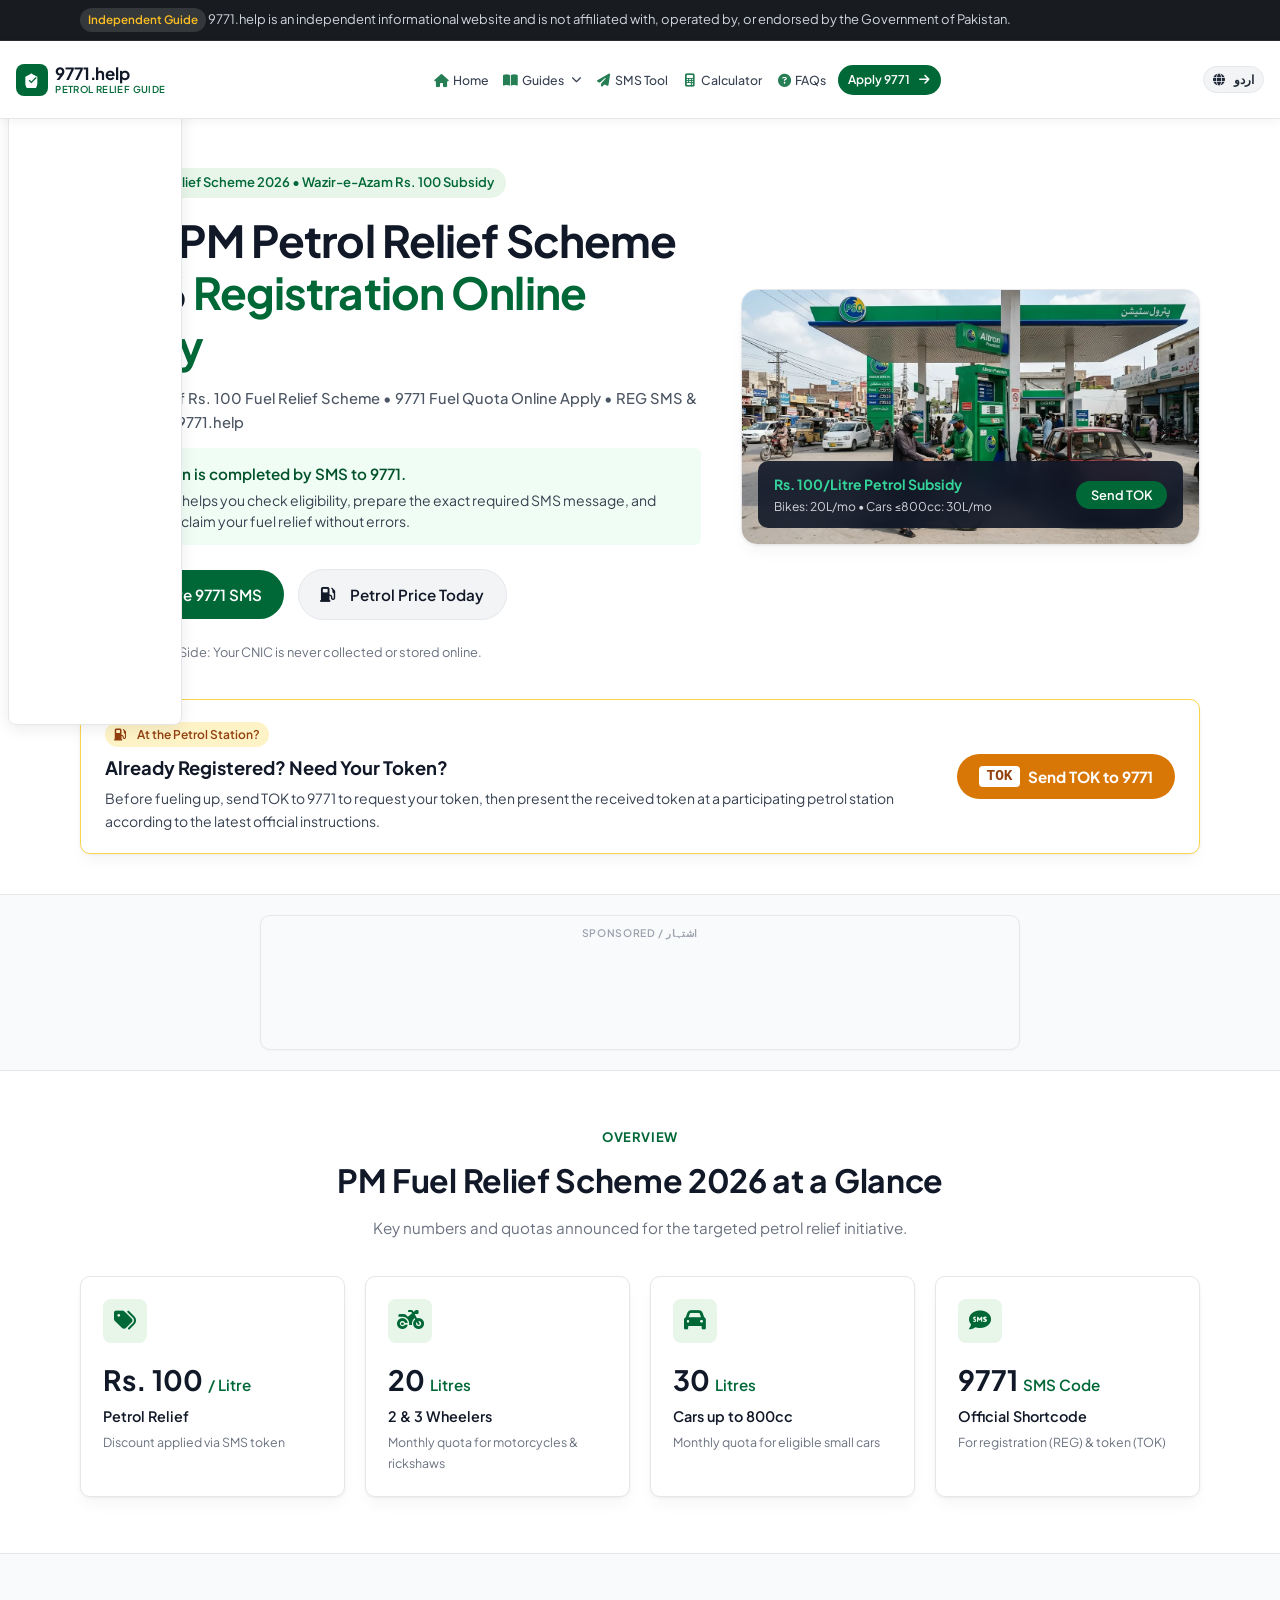
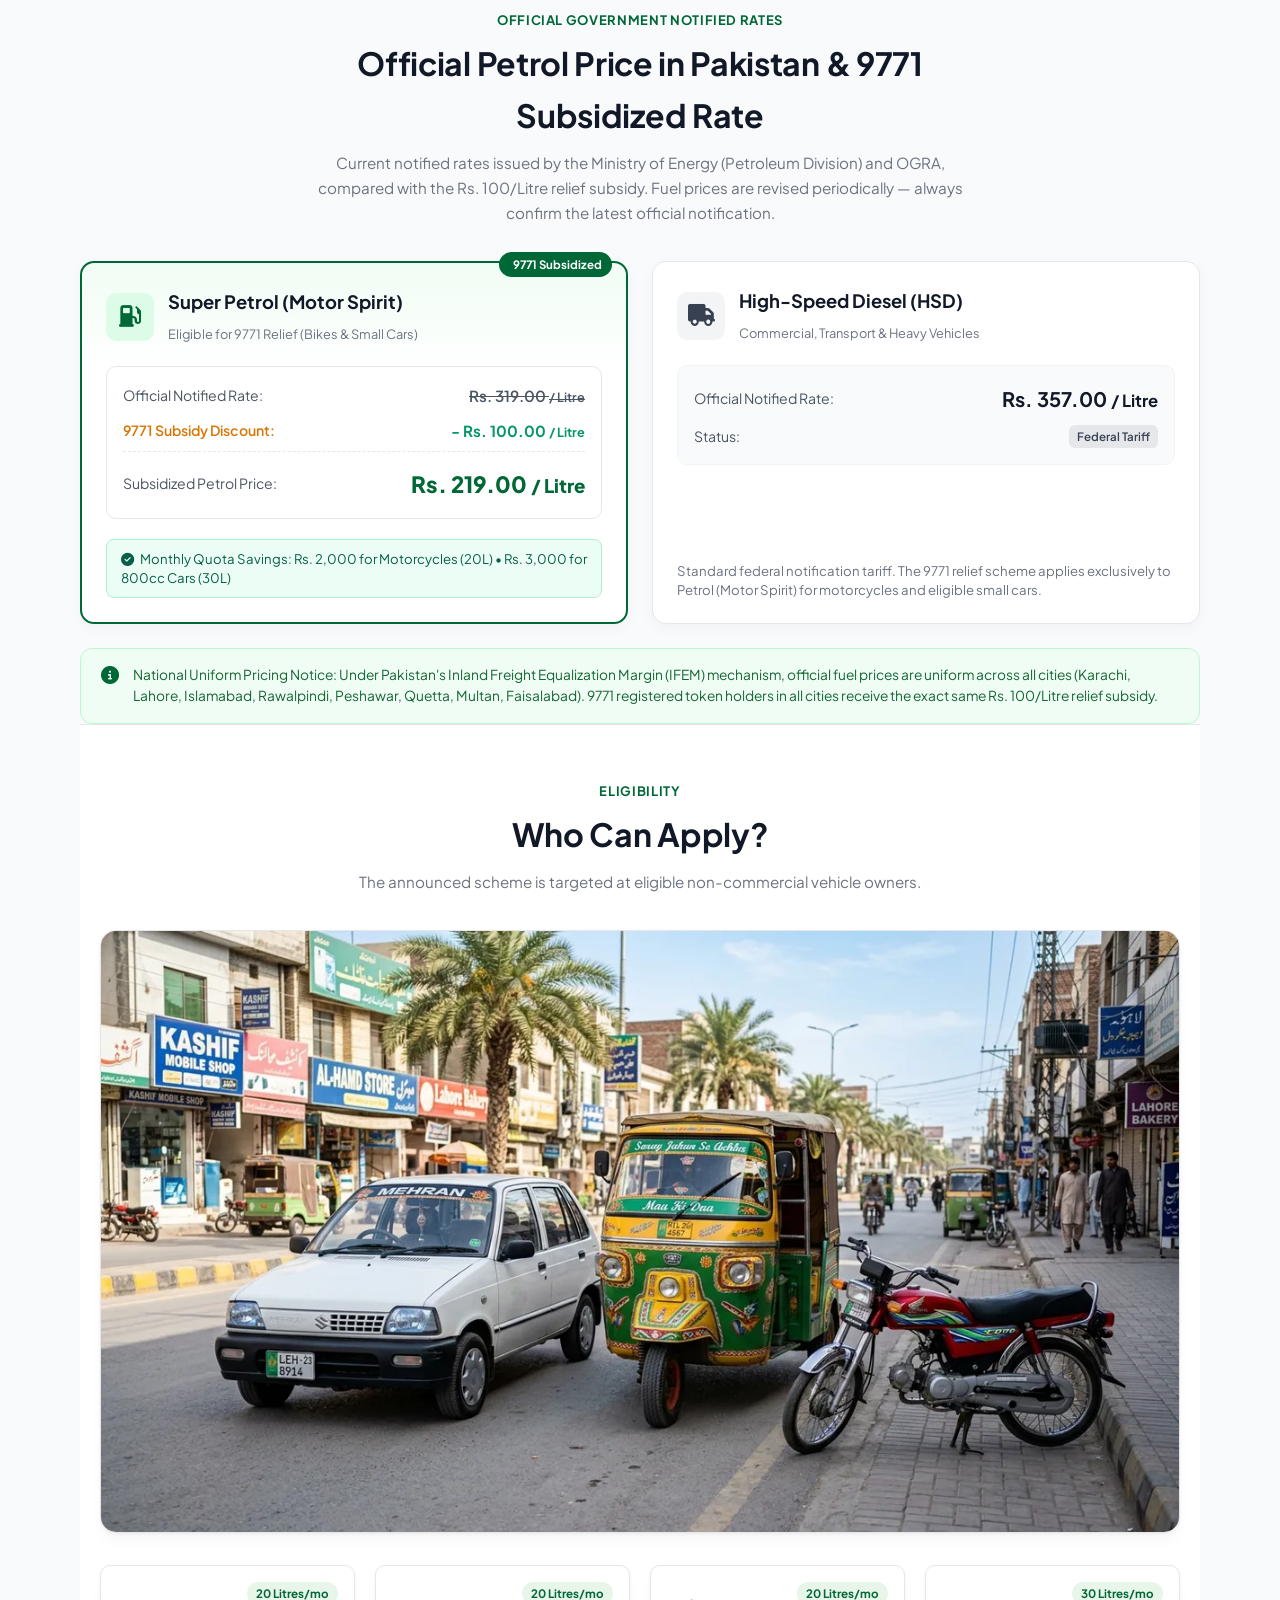
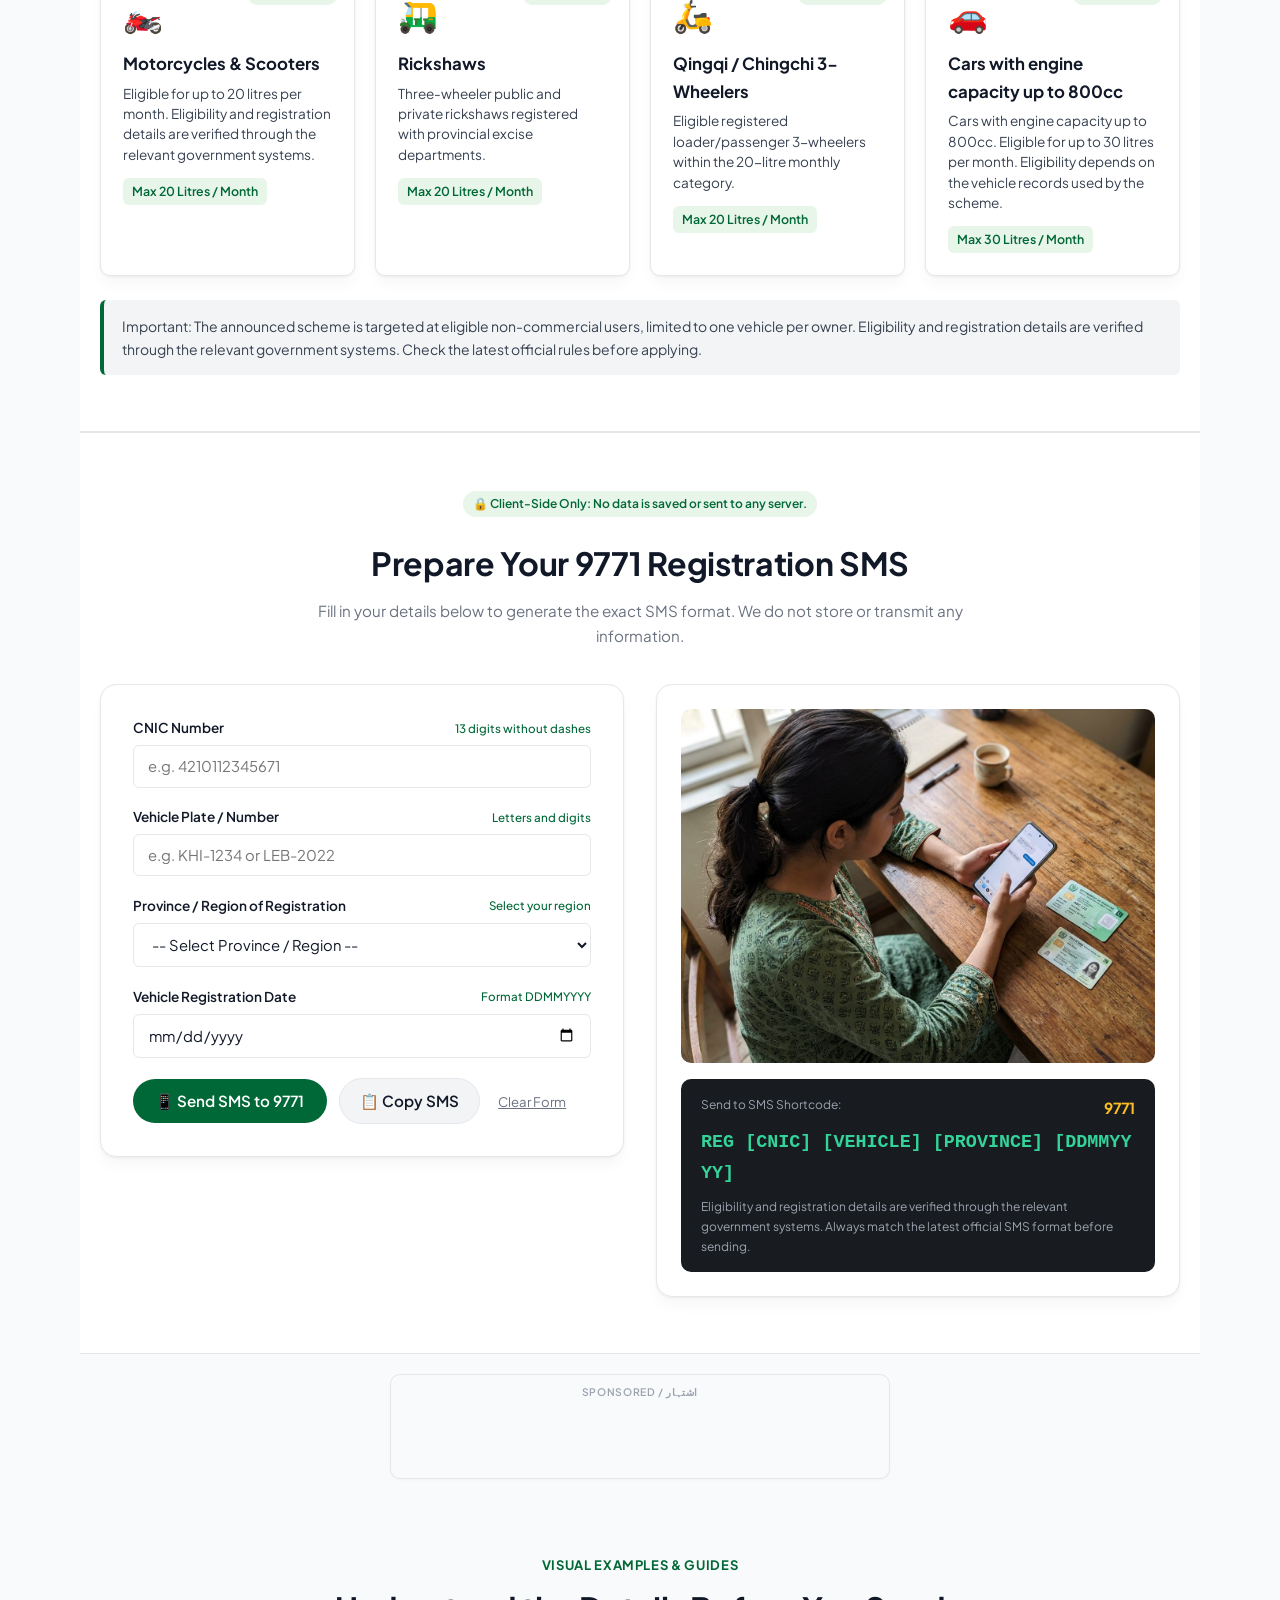
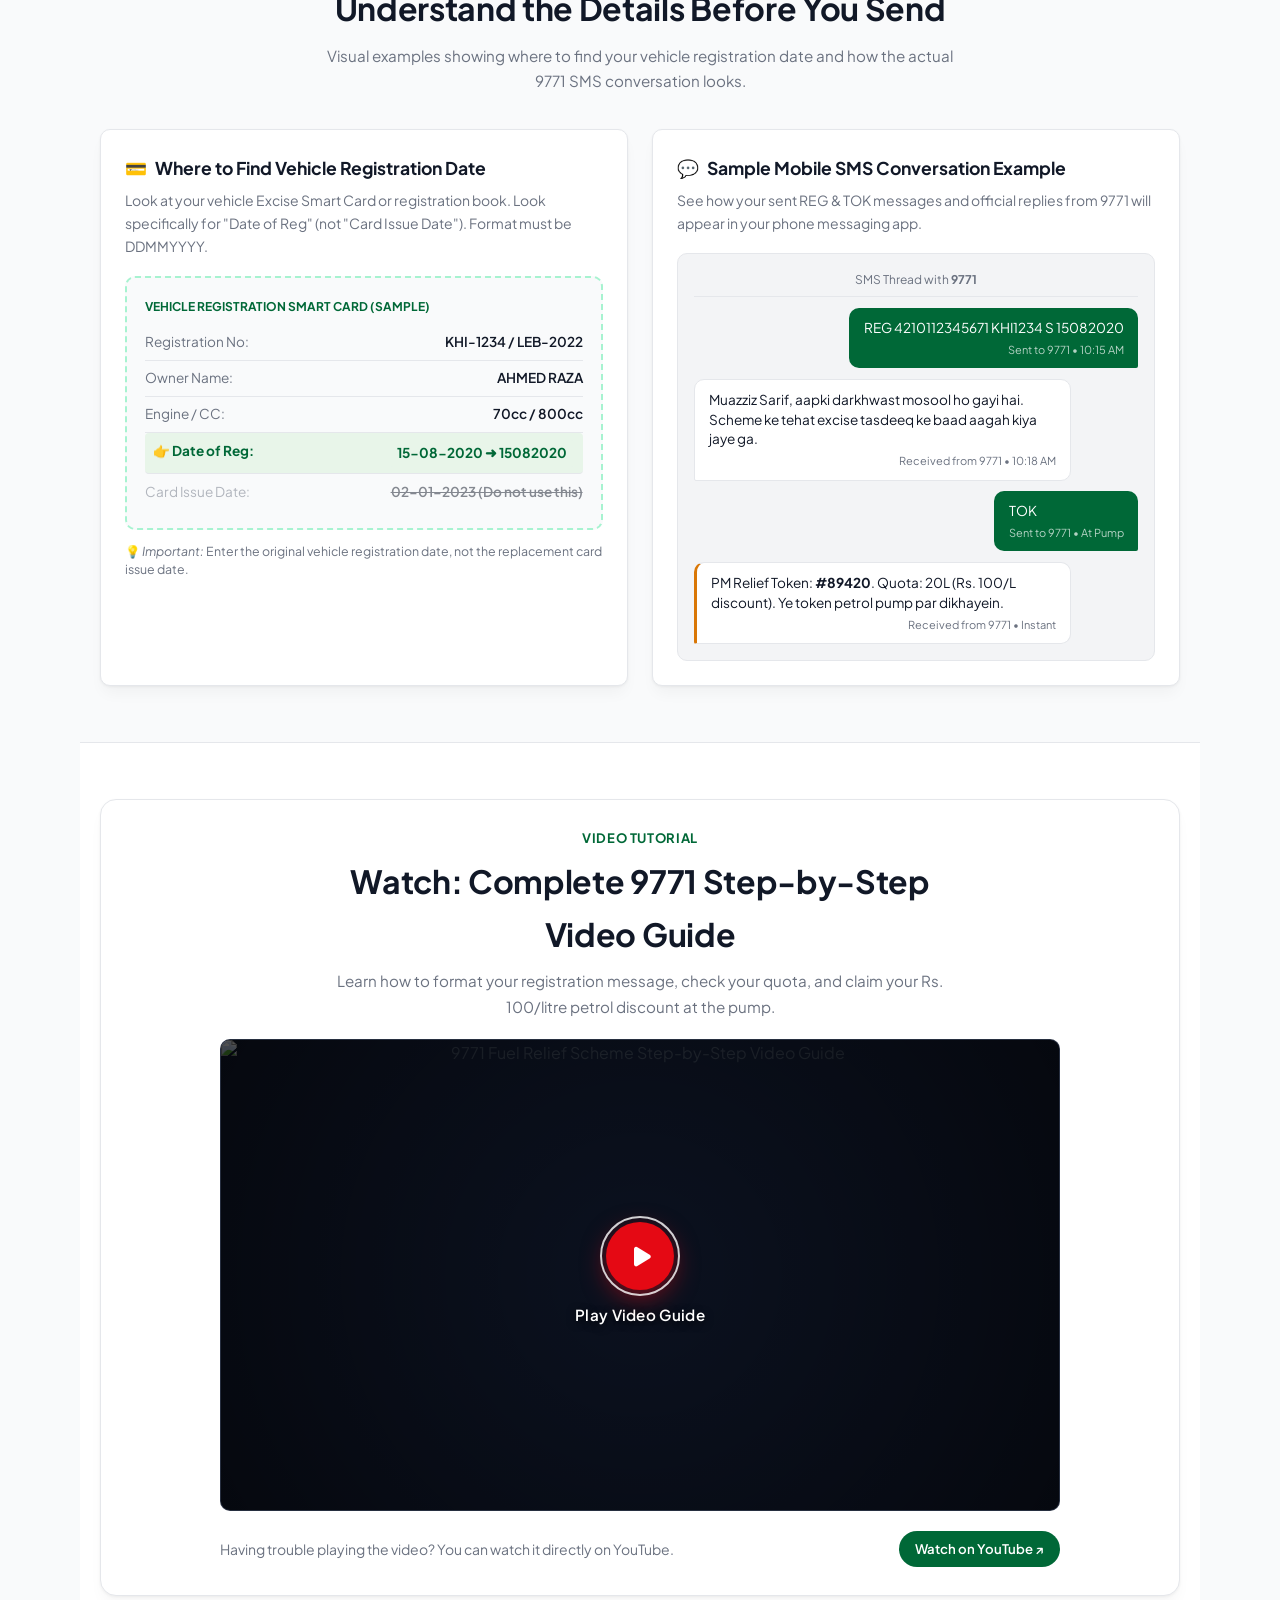
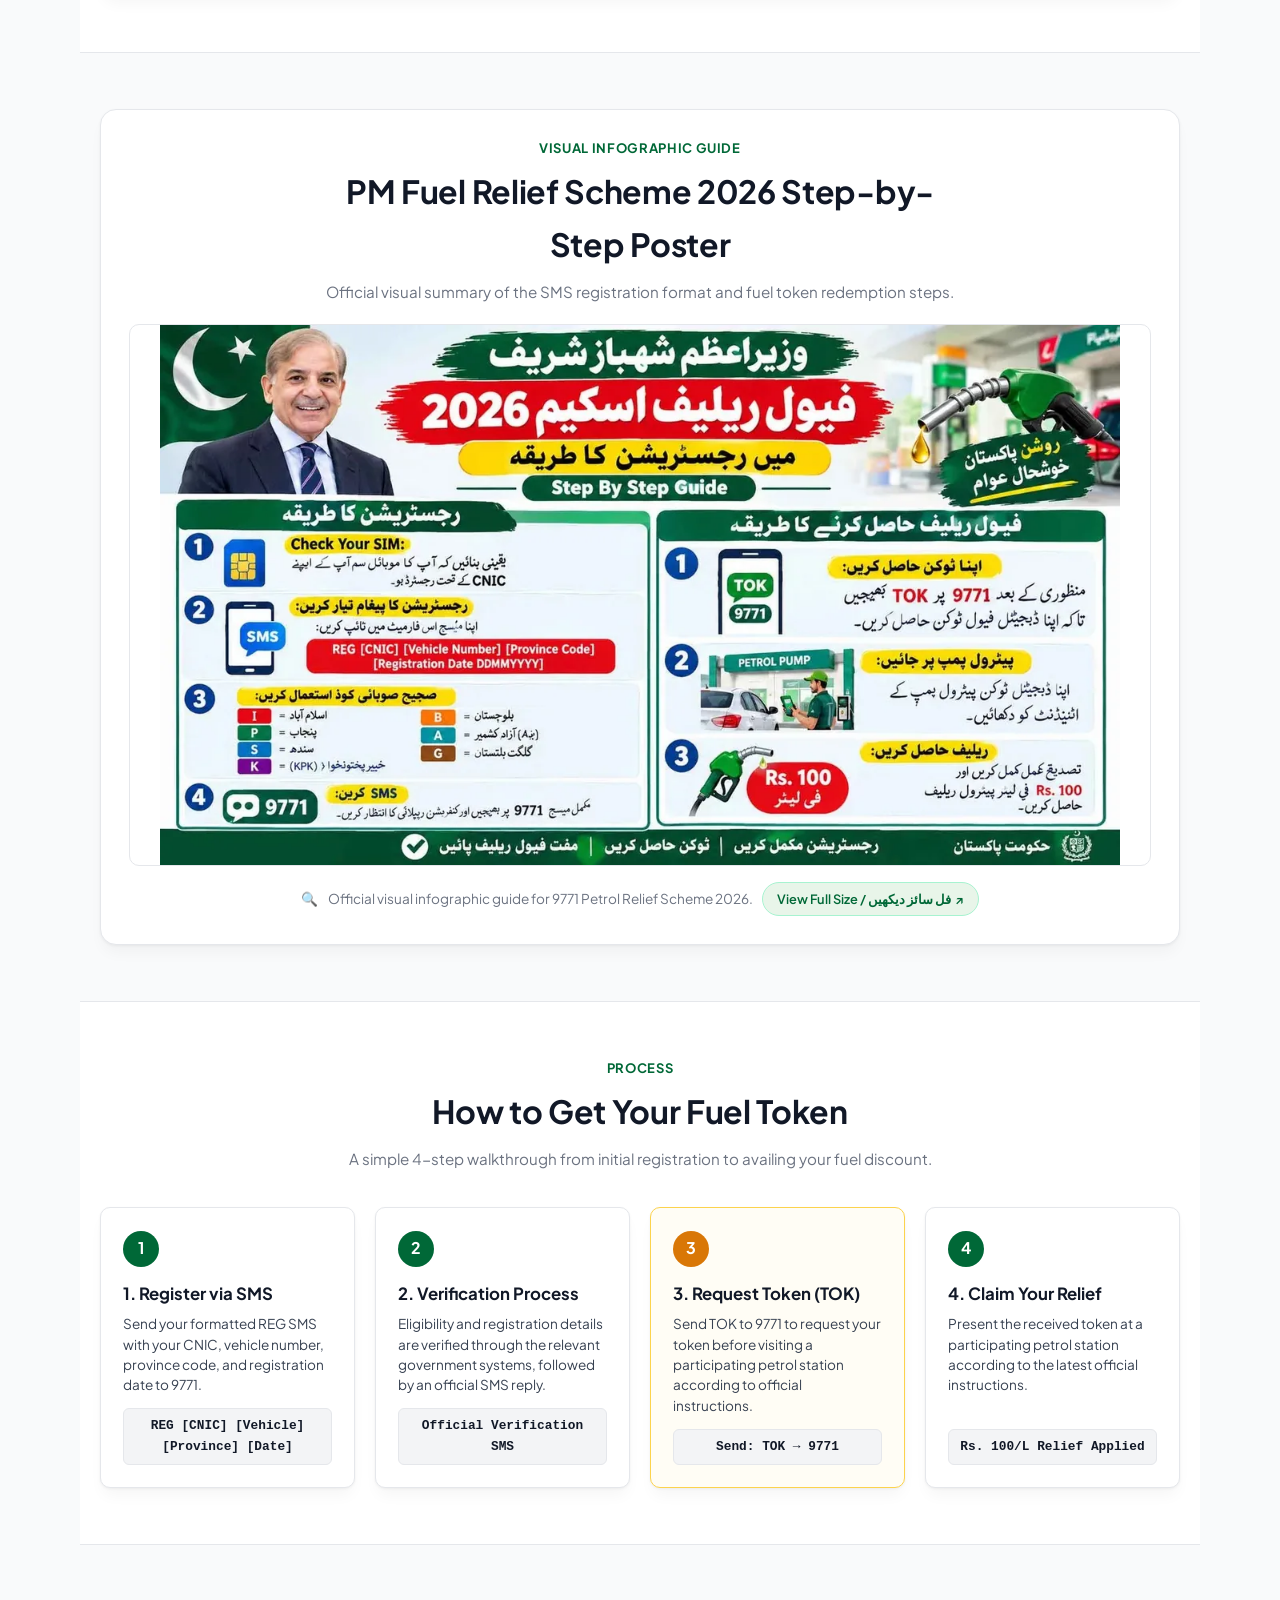
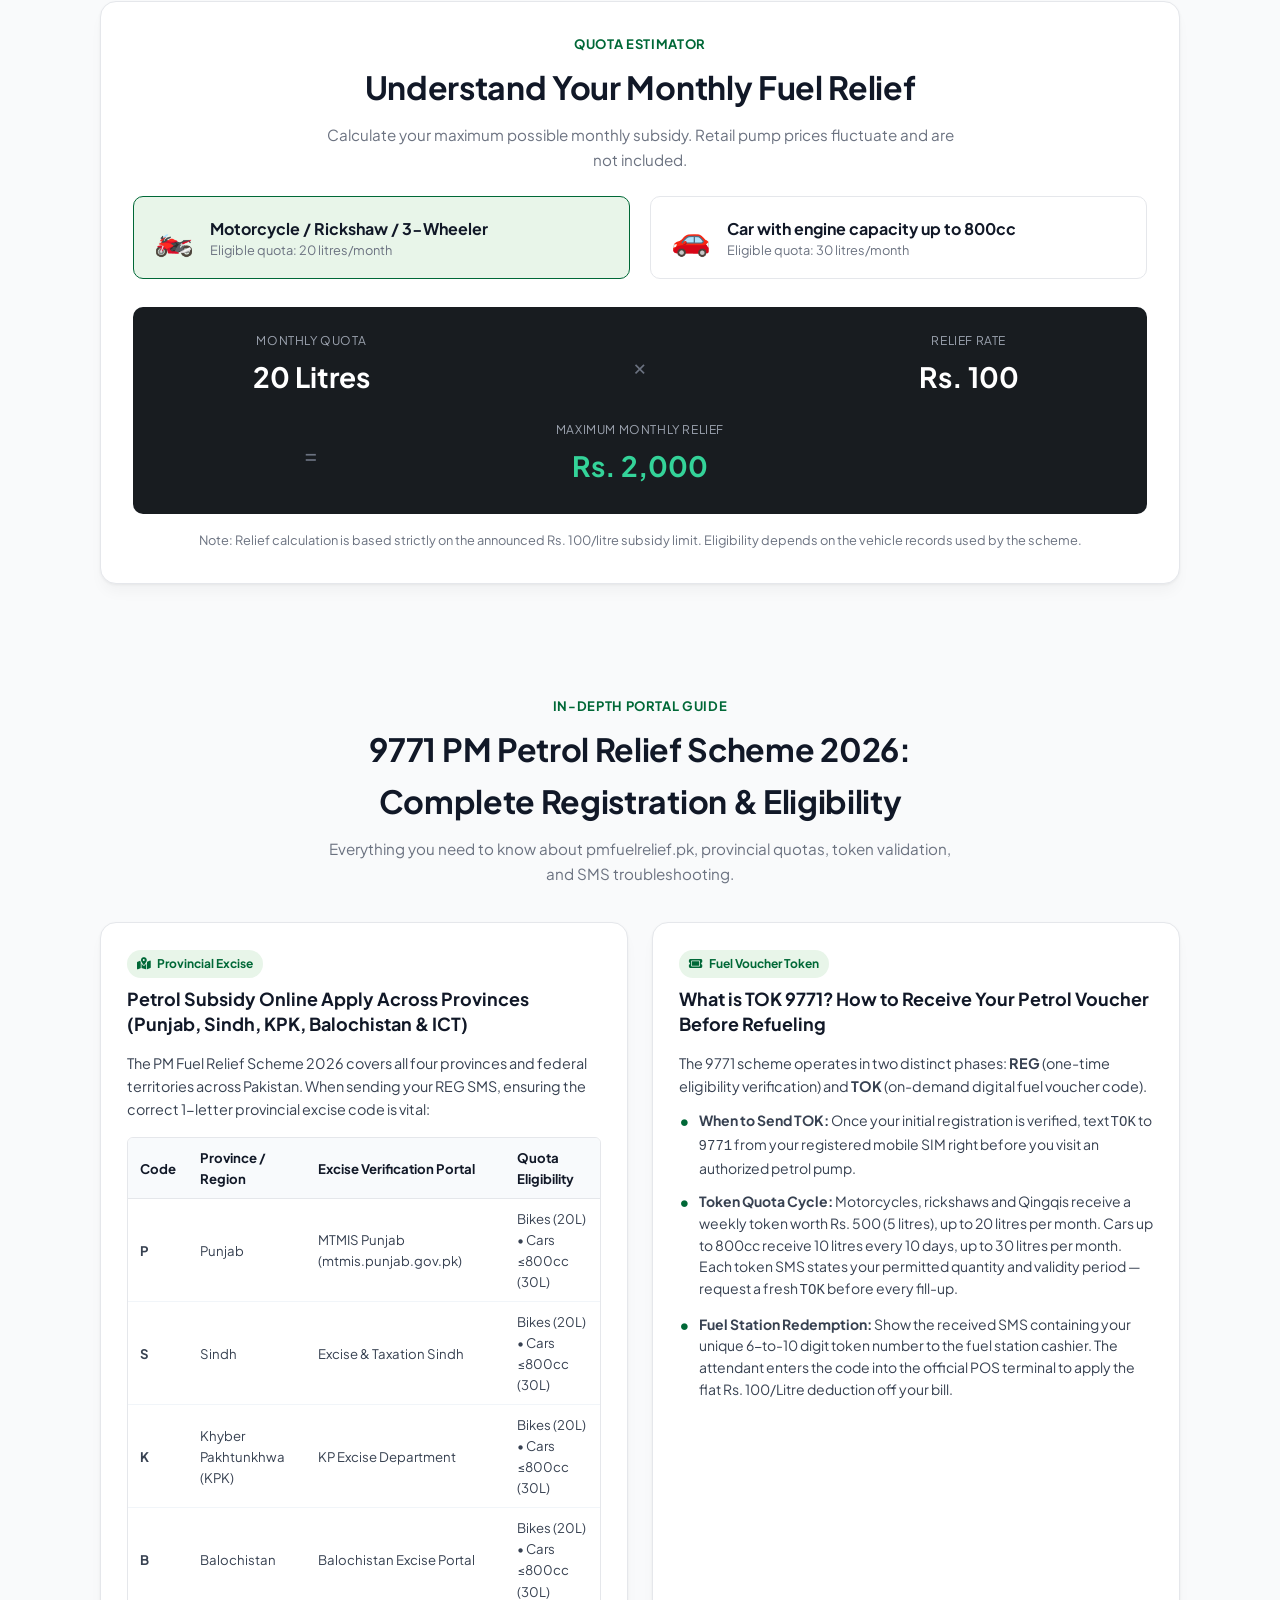
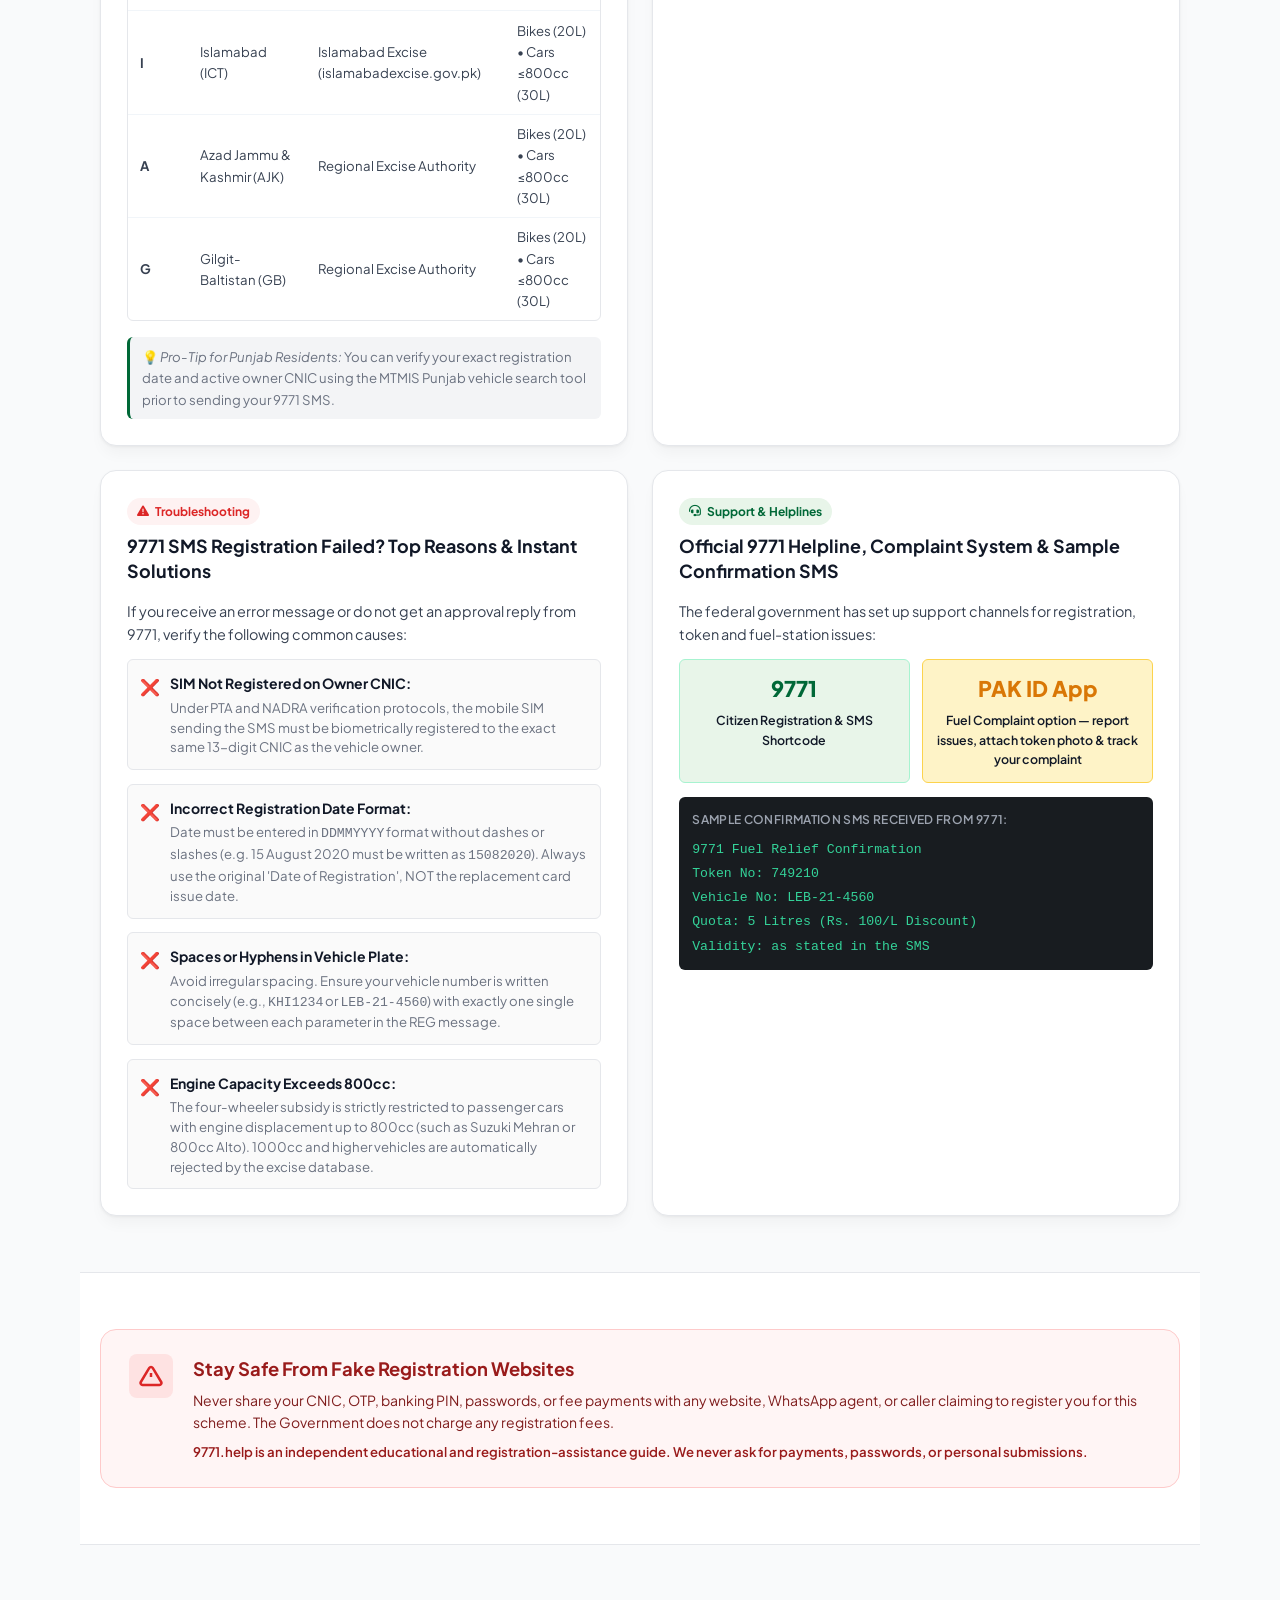
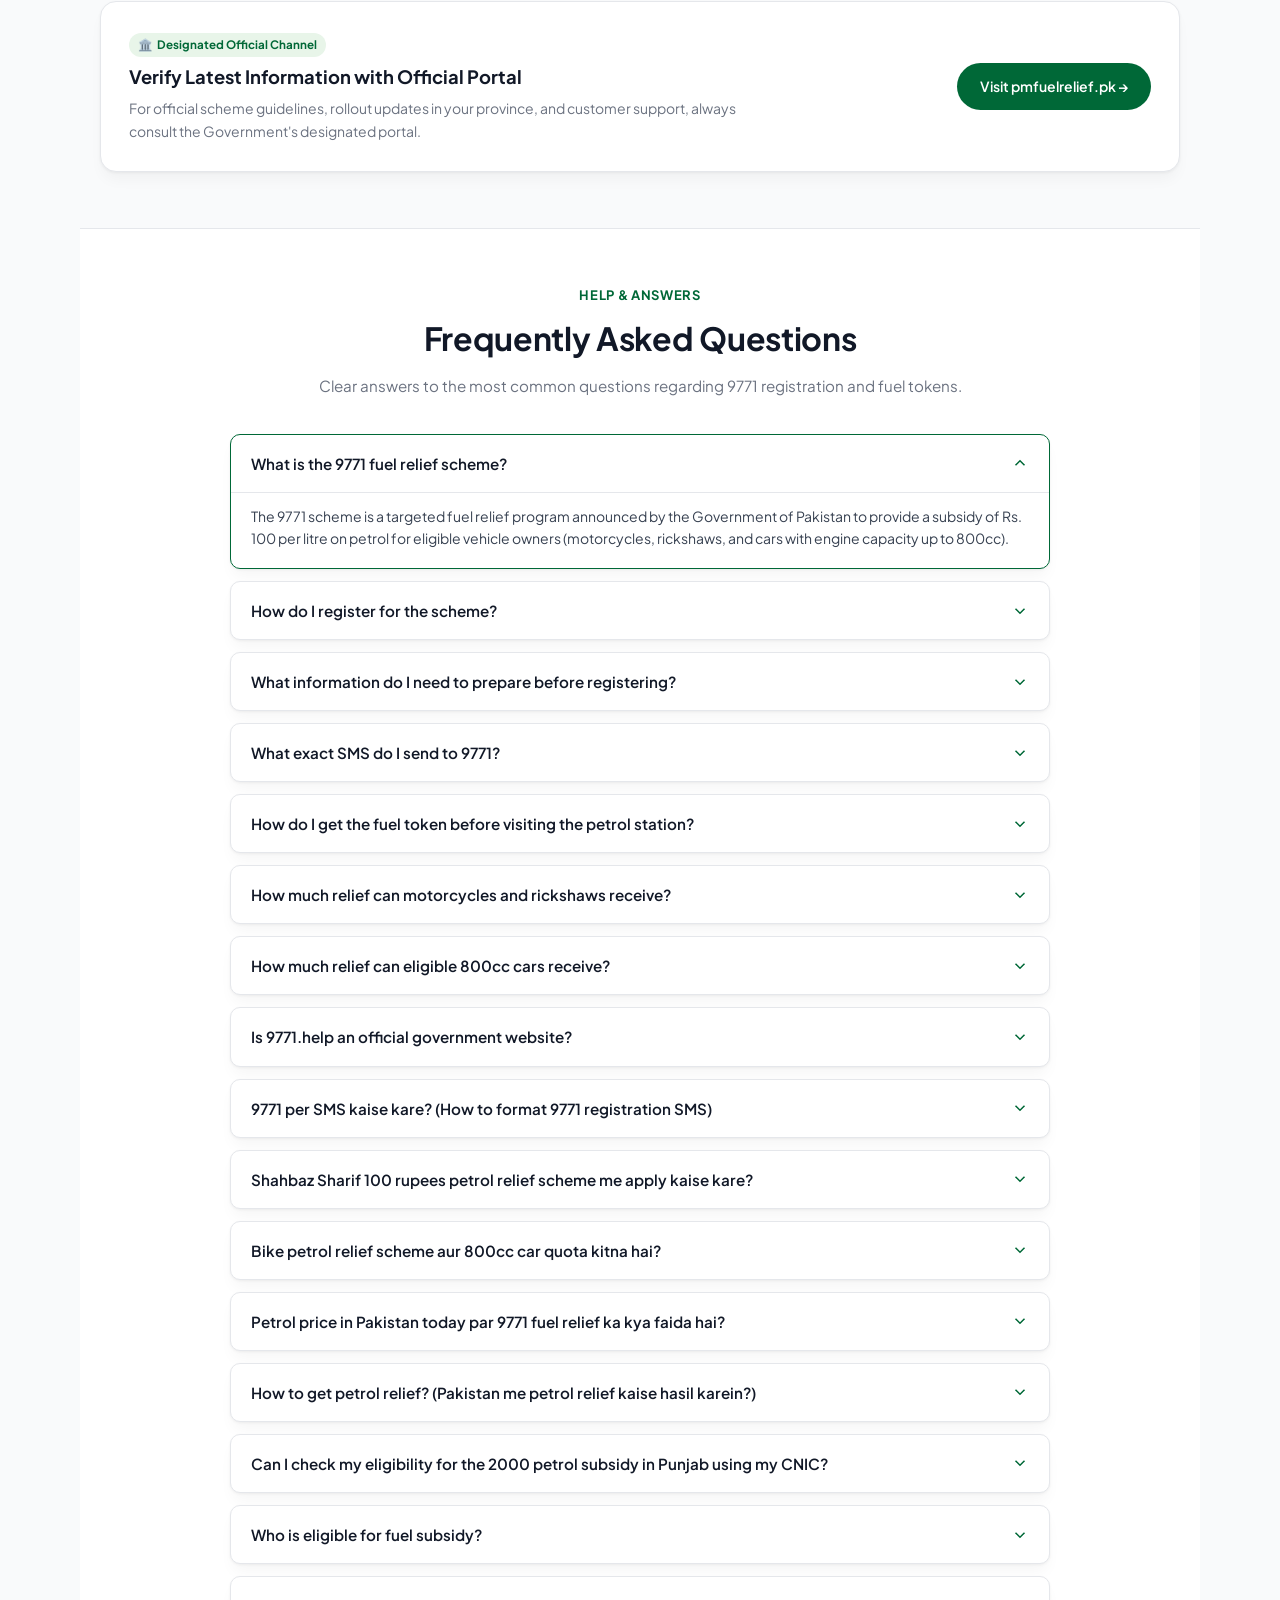
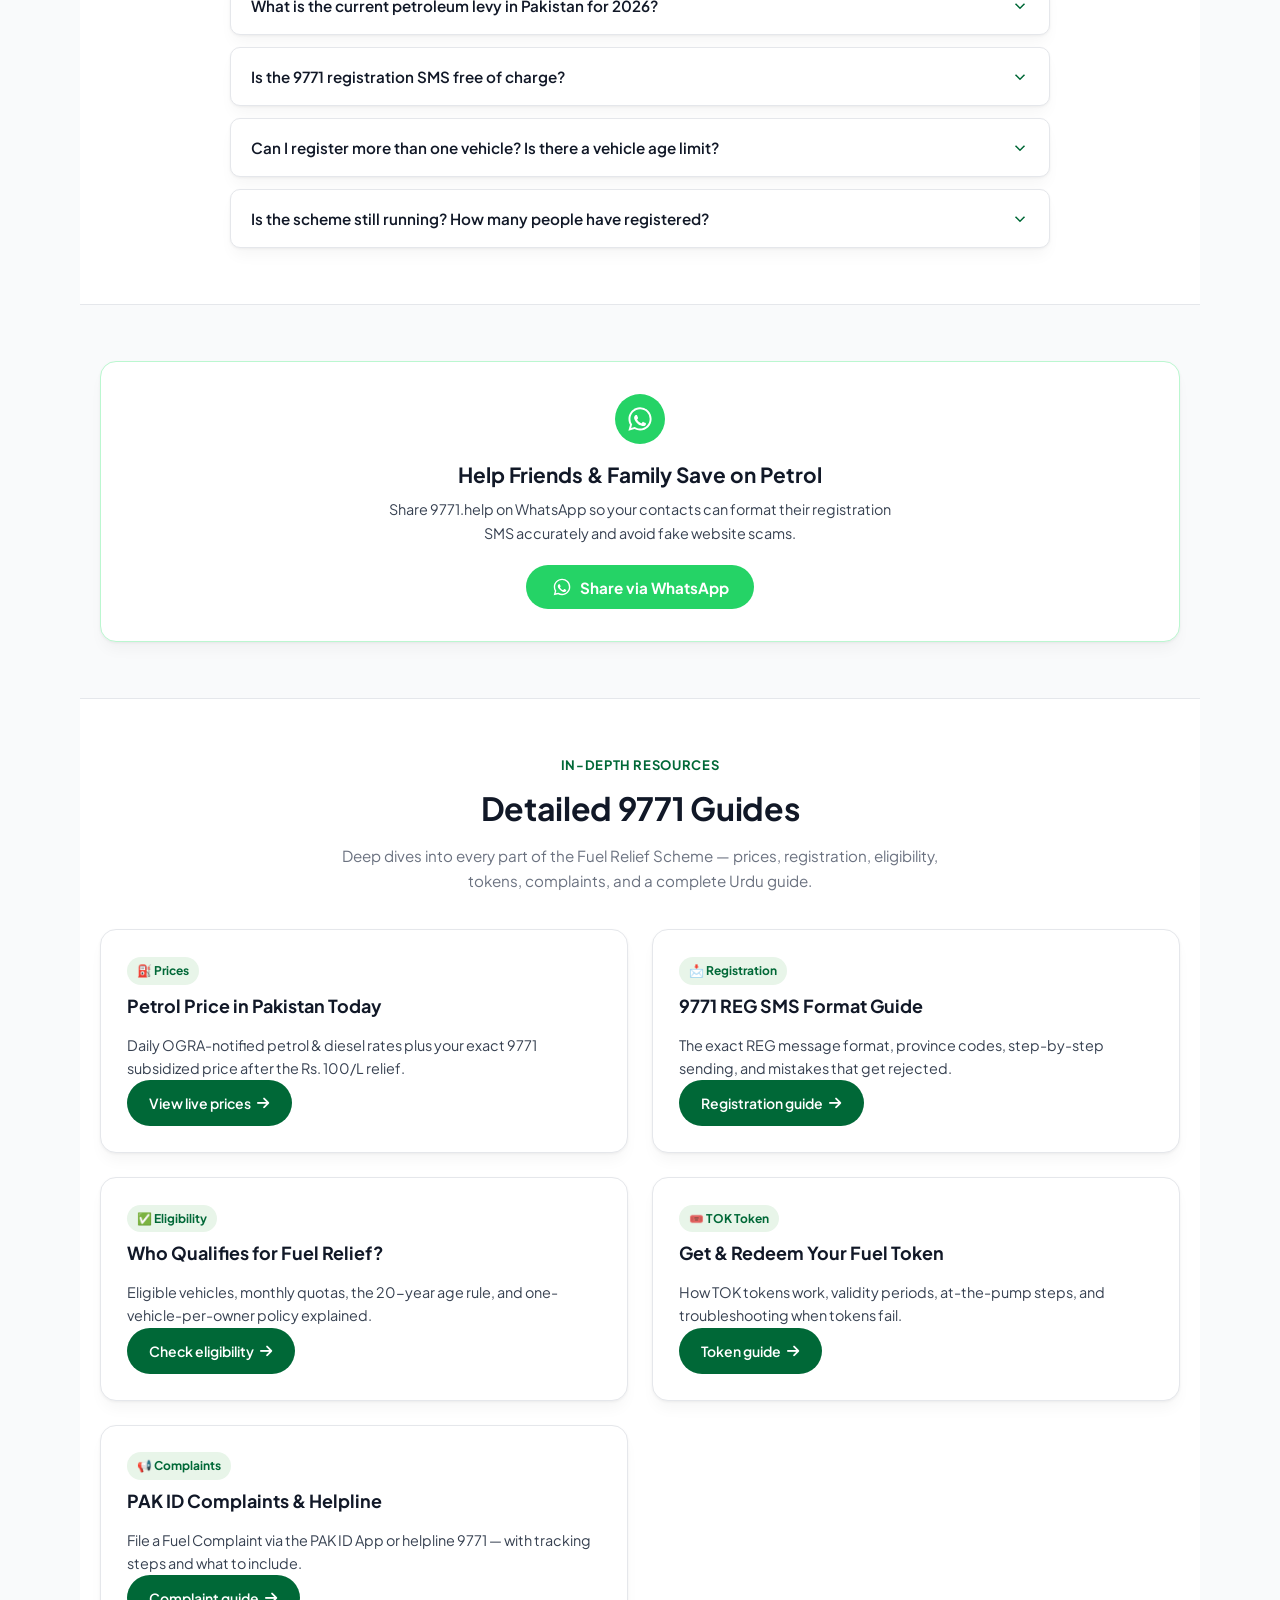
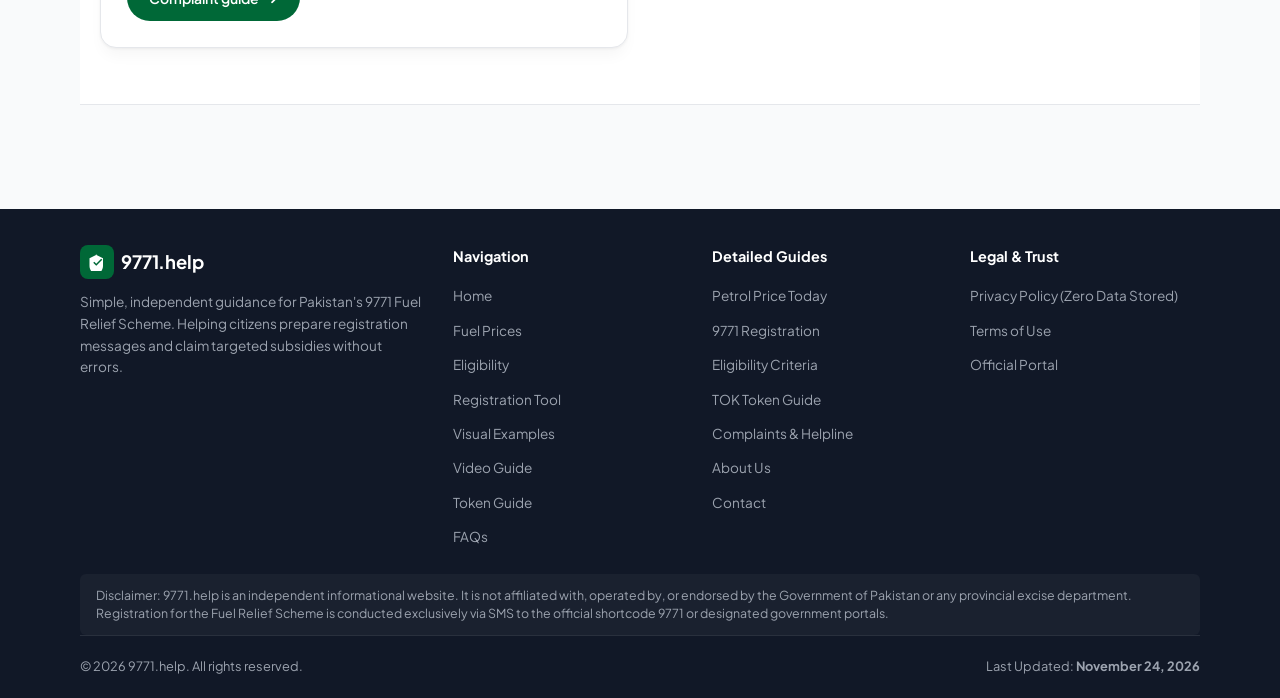
==== commit d81ea630: "auto: daily fuel price update" ====
--- a/index.html
+++ b/index.html
@@ -78,7 +78,7 @@
         "description": "Complete guide to 9771 fuel quota online apply, REG SMS format, Rs. 100/Litre petrol subsidy token, Punjab MTMIS verification, and troubleshooting.",
         "inLanguage": ["en", "ur"],
         "datePublished": "2026-09-15T00:00:00+05:00",
-        "dateModified": "2026-11-23T10:00:00+05:00",
+        "dateModified": "2026-11-24T10:00:00+05:00",
         "author": {
           "@type": "Organization",
           "name": "9771 Help Editorial"
@@ -515,7 +515,7 @@
             <div class="fuel-pricing-block">
               <div class="price-row">
                 <span class="price-label" data-i18n="fuelOgraRate">Official Notified Rate:</span>
-                <span class="price-val-regular">Rs. 322.00 <small>/ Litre</small></span>
+                <span class="price-val-regular">Rs. 319.00 <small>/ Litre</small></span>
               </div>
               <div class="price-row discount-row">
                 <span class="price-label" data-i18n="fuel9771Discount">9771 Subsidy Discount:</span>
@@ -523,7 +523,7 @@
               </div>
               <div class="price-row net-row">
                 <span class="price-label" data-i18n="fuelNetRate">Subsidized Petrol Price:</span>
-                <span class="price-val-subsidized">Rs. 222.00 <small>/ Litre</small></span>
+                <span class="price-val-subsidized">Rs. 219.00 <small>/ Litre</small></span>
               </div>
             </div>
             <div class="fuel-quota-savings">
@@ -1615,7 +1615,7 @@
 
       <div class="footer-bottom">
         <span data-i18n="footerCopyright">© 2026 9771.help. All rights reserved.</span>
-        <span><span data-i18n="lastUpdatedText">Last Updated:</span> <strong id="last-updated-date">November 23, 2026</strong></span>
+        <span><span data-i18n="lastUpdatedText">Last Updated:</span> <strong id="last-updated-date">November 24, 2026</strong></span>
       </div>
     </div>
   </footer>
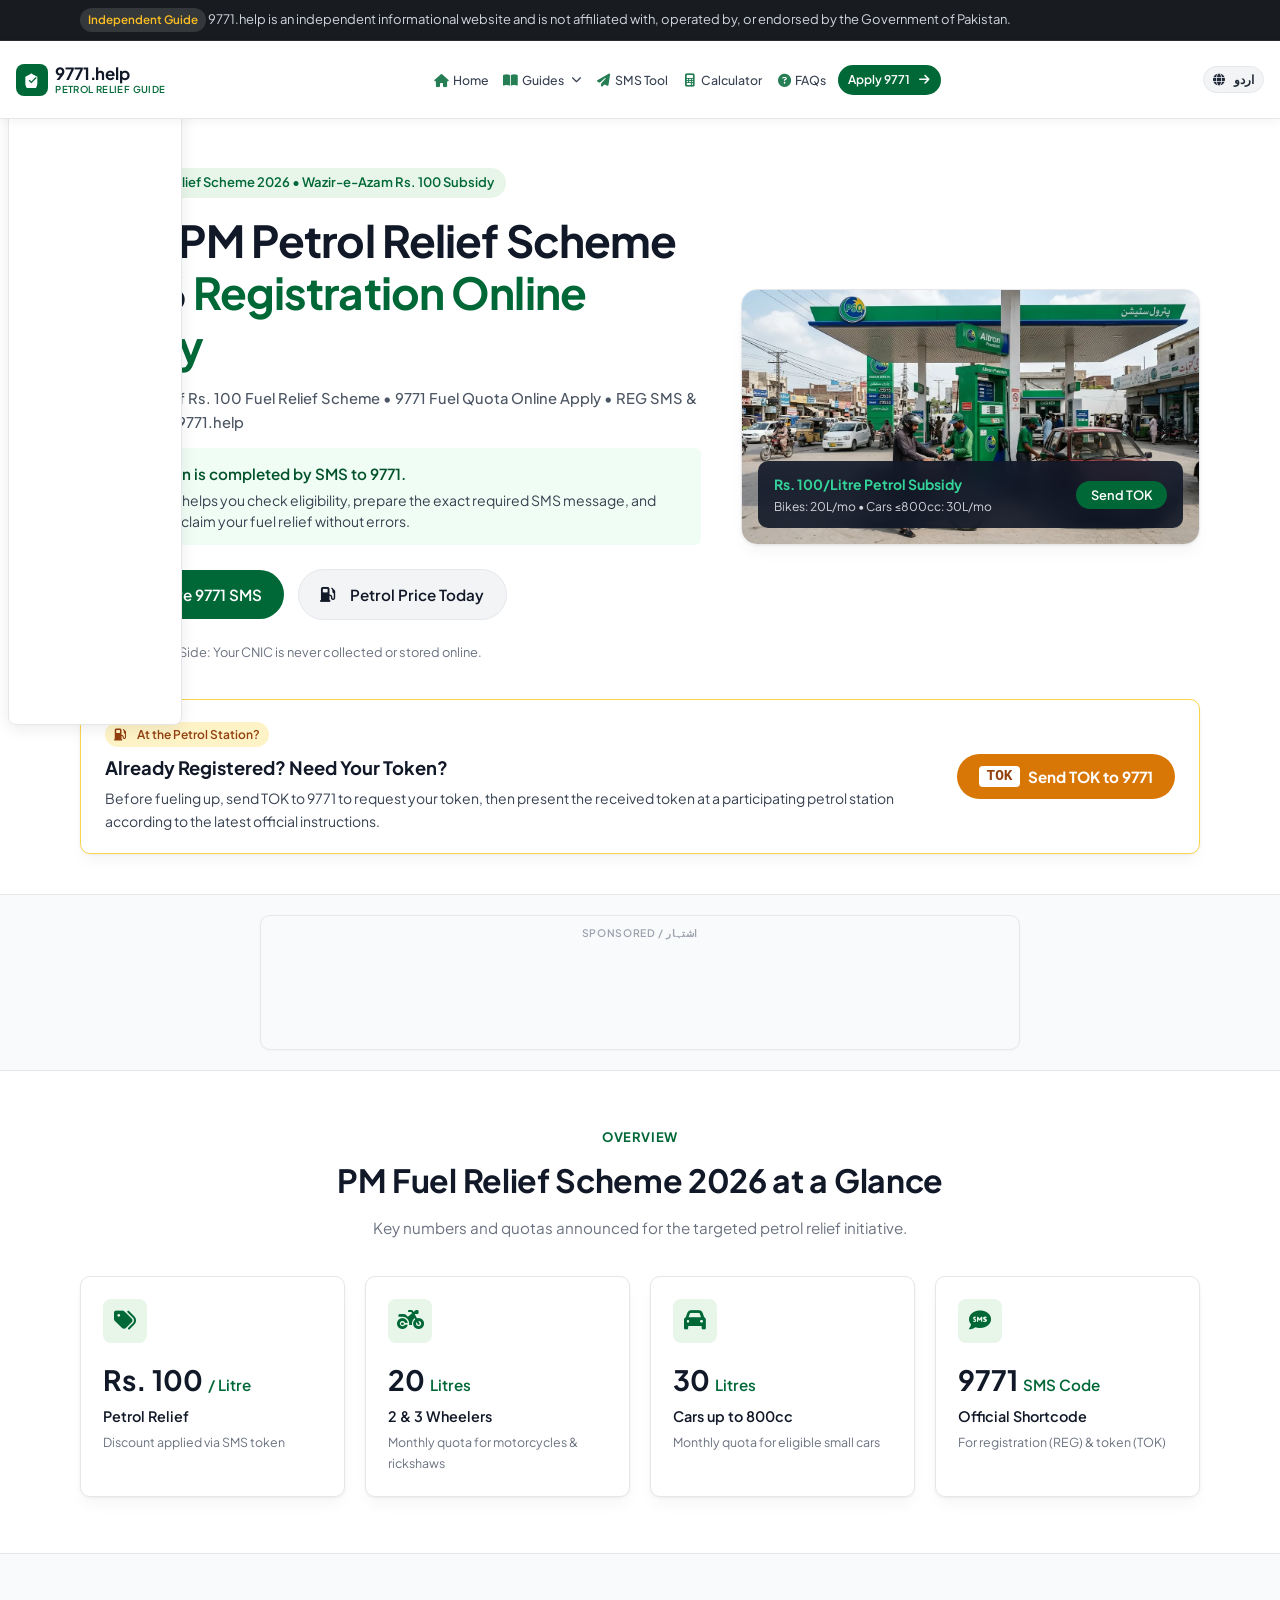
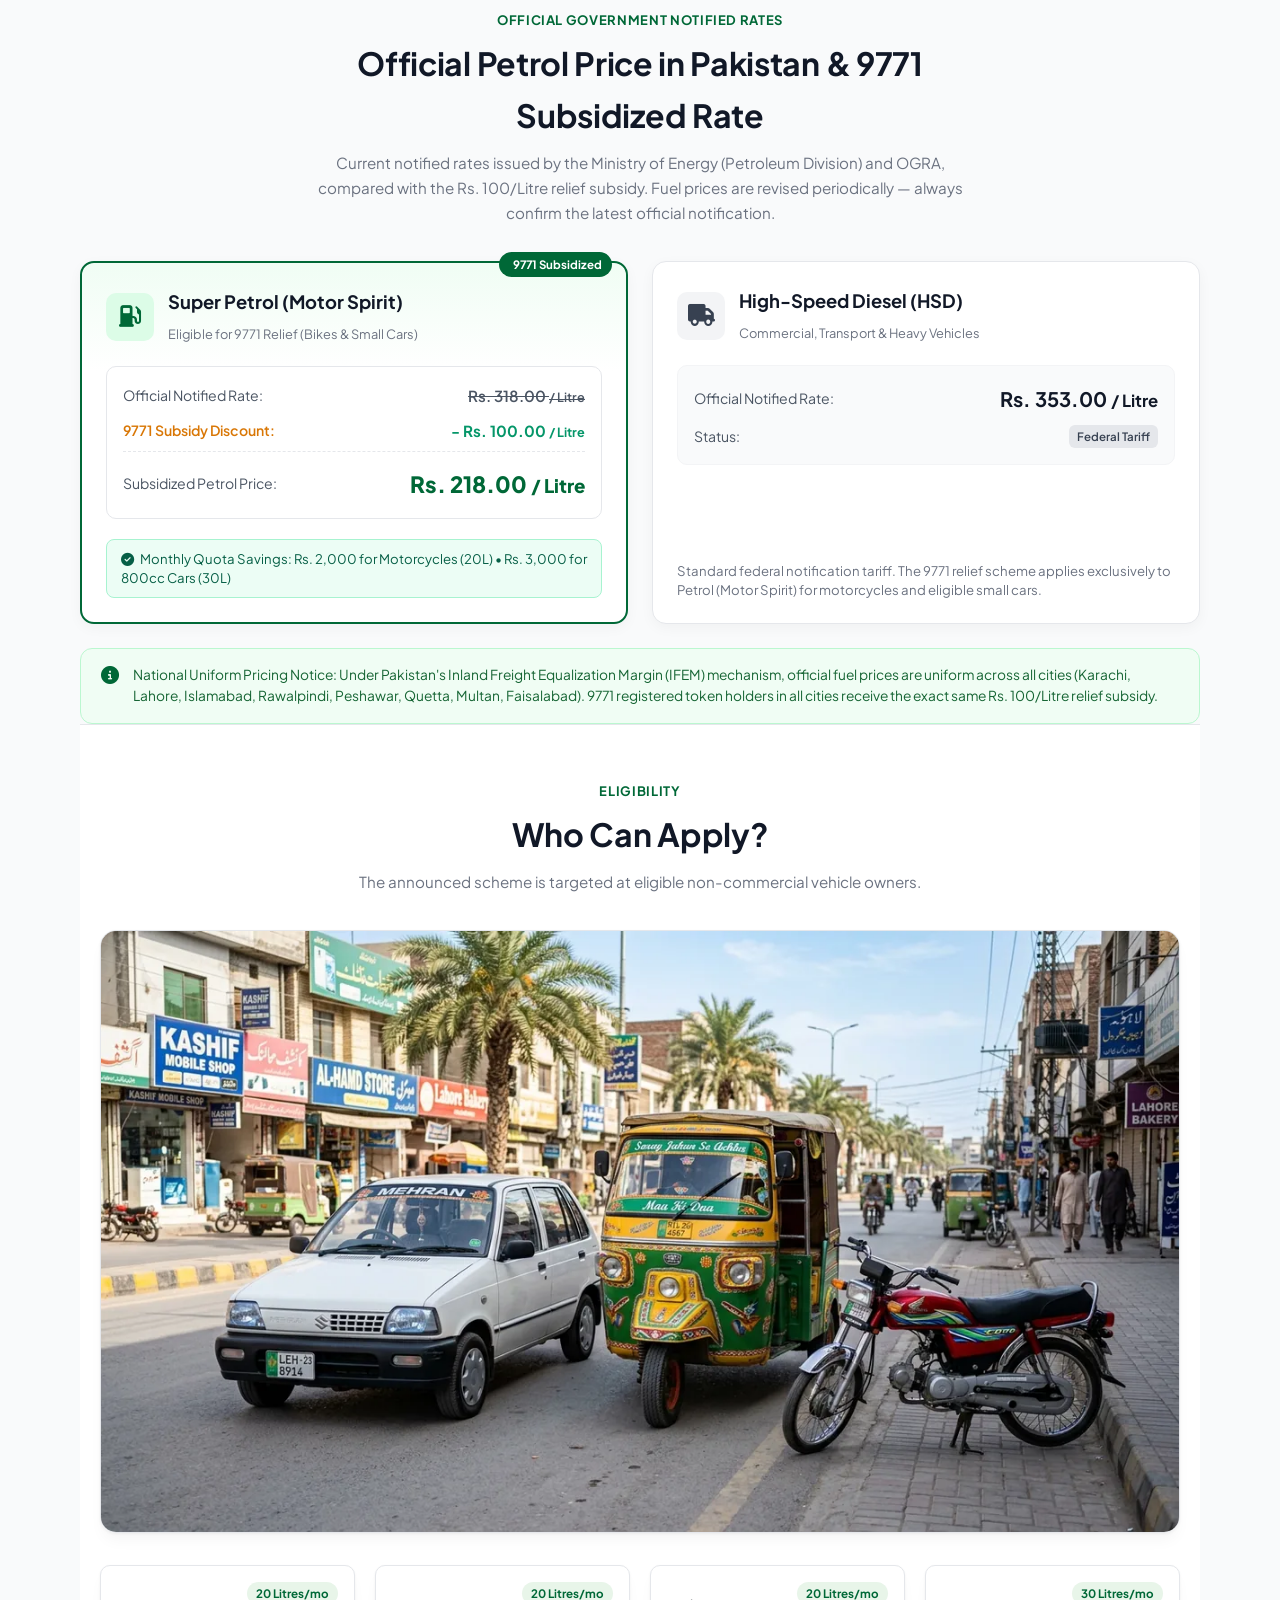
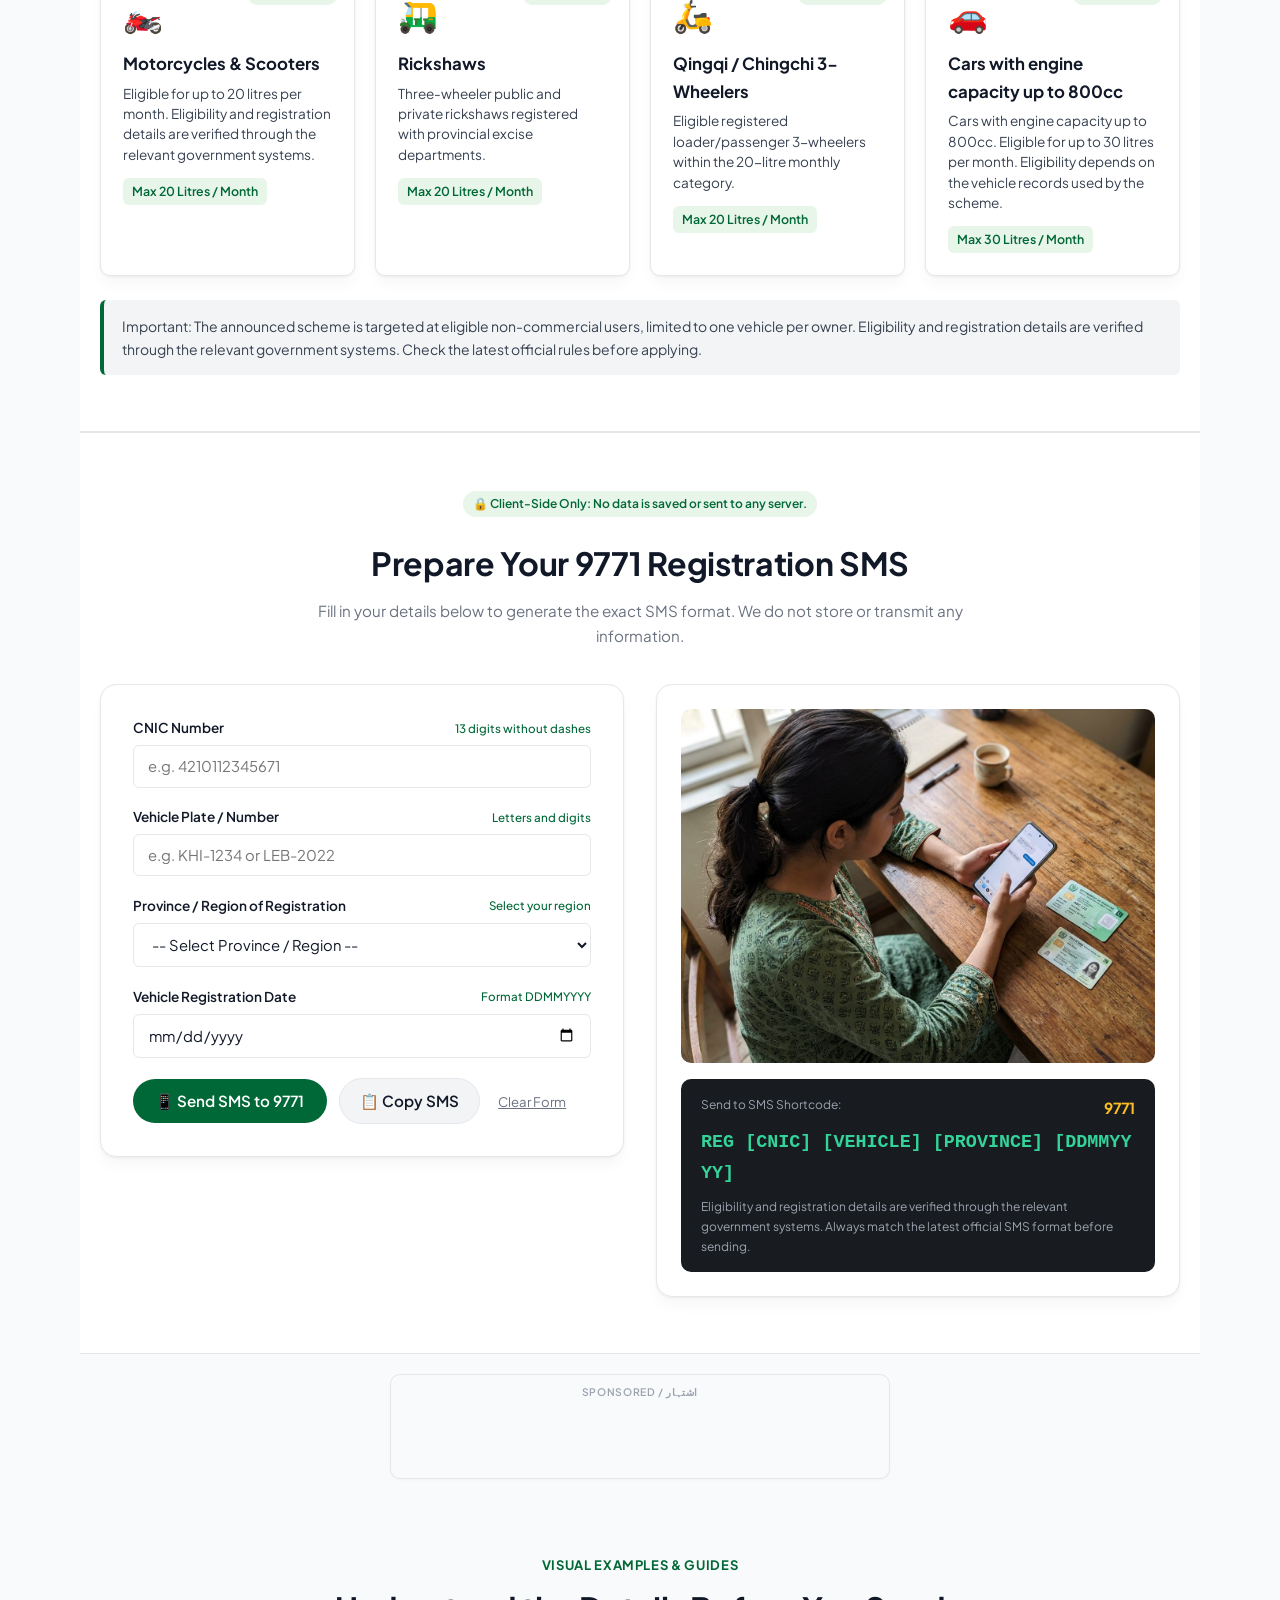
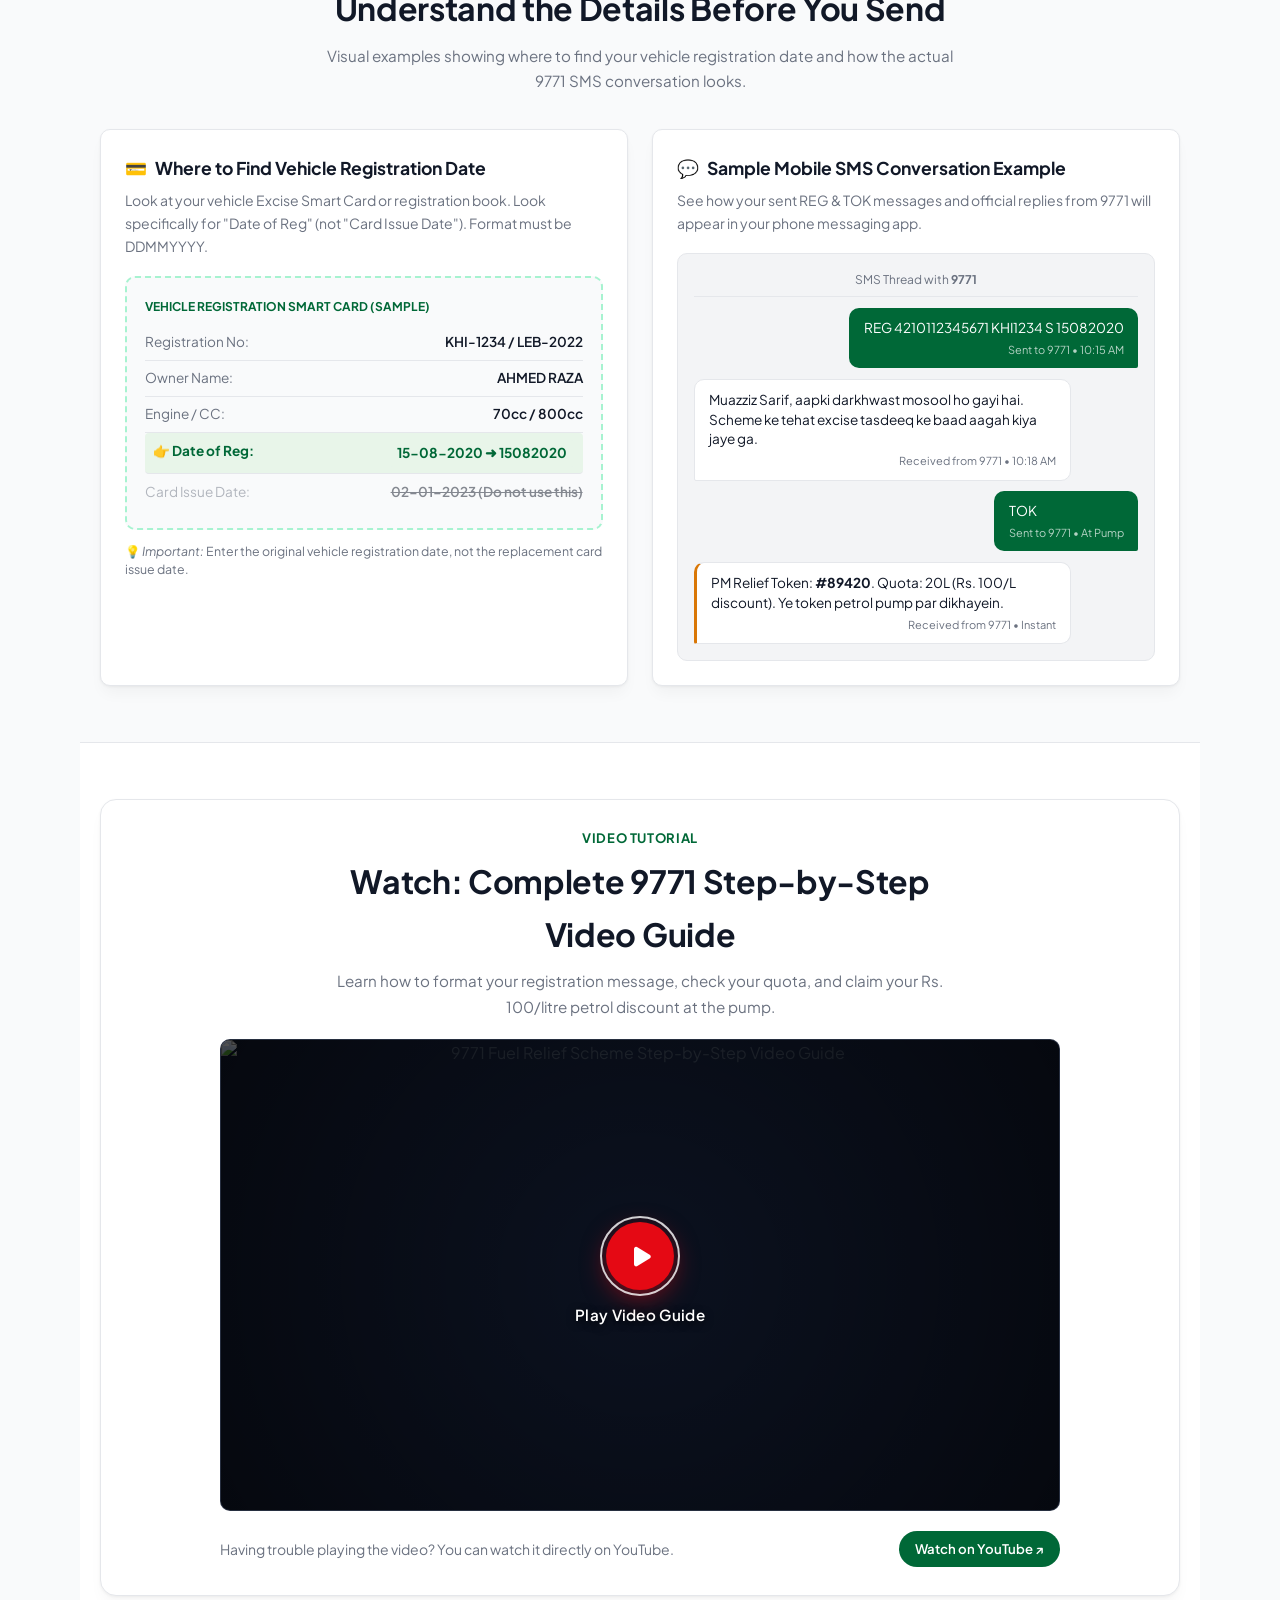
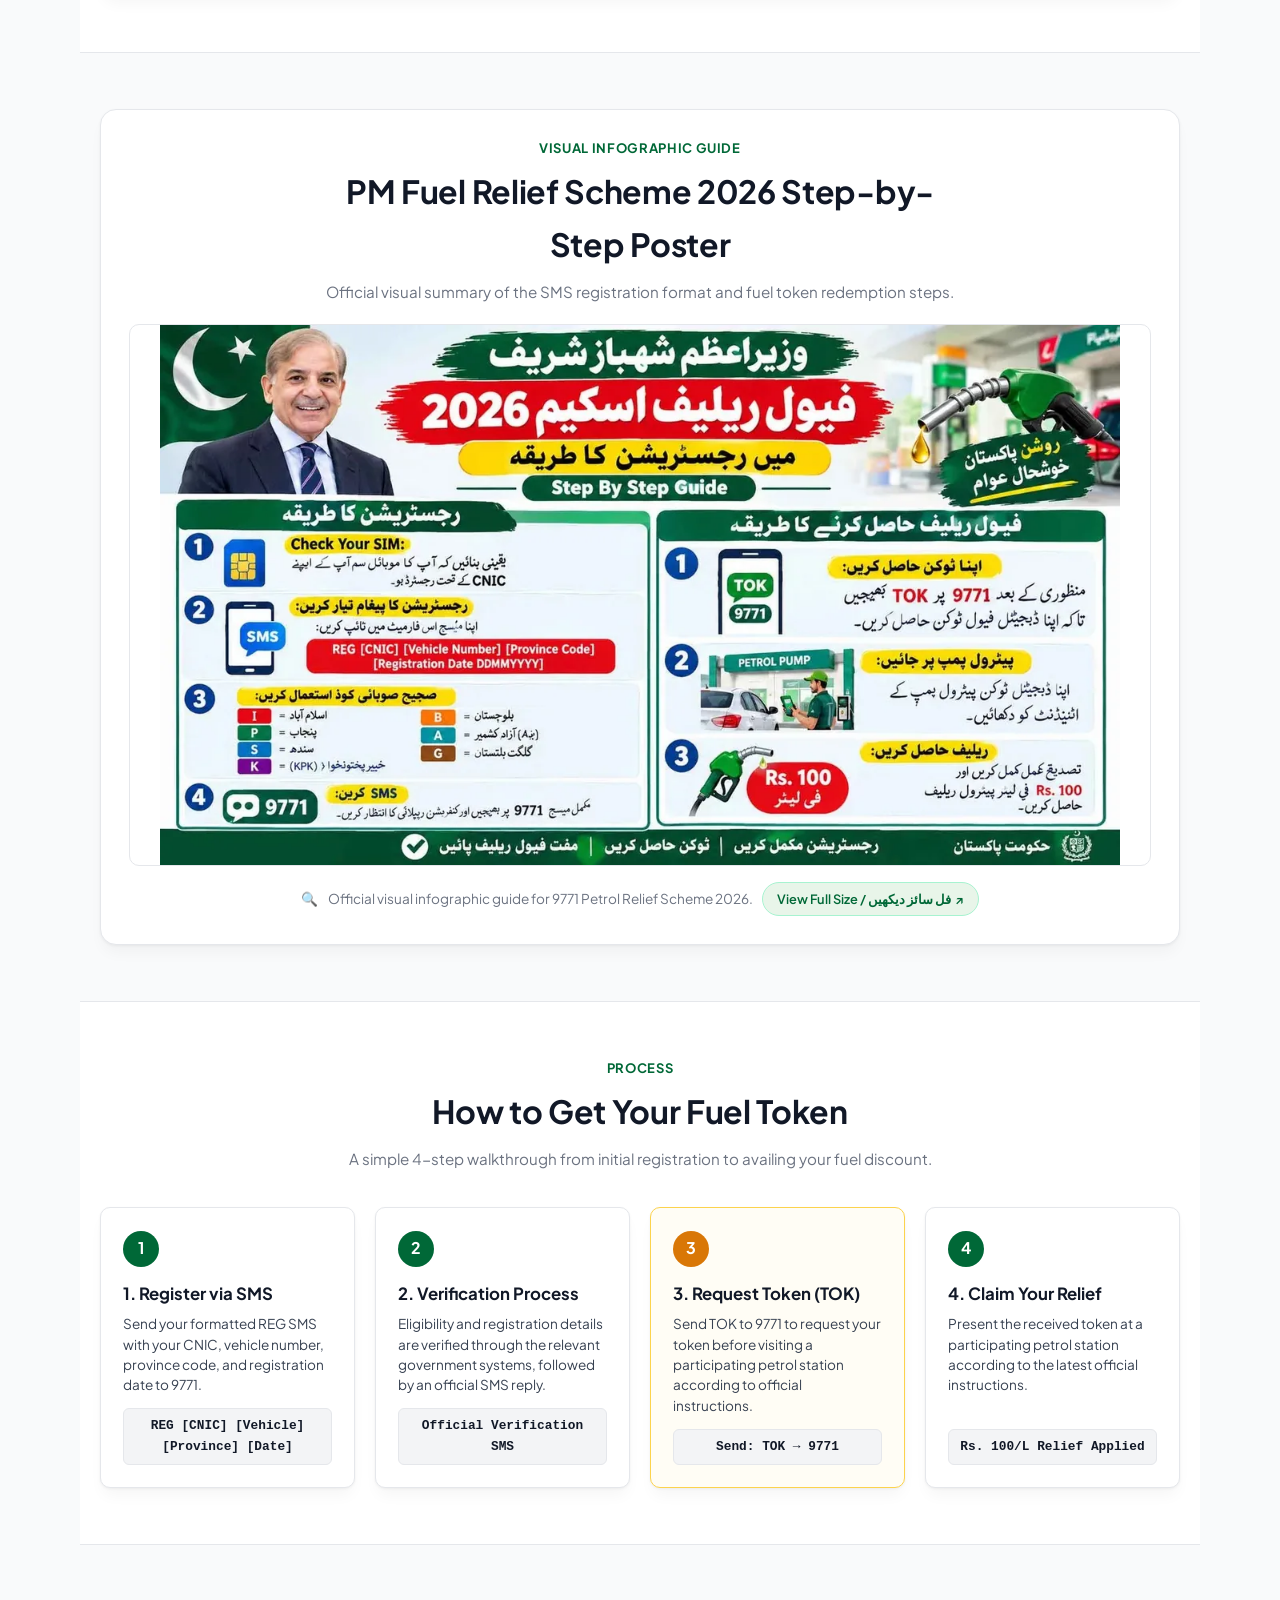
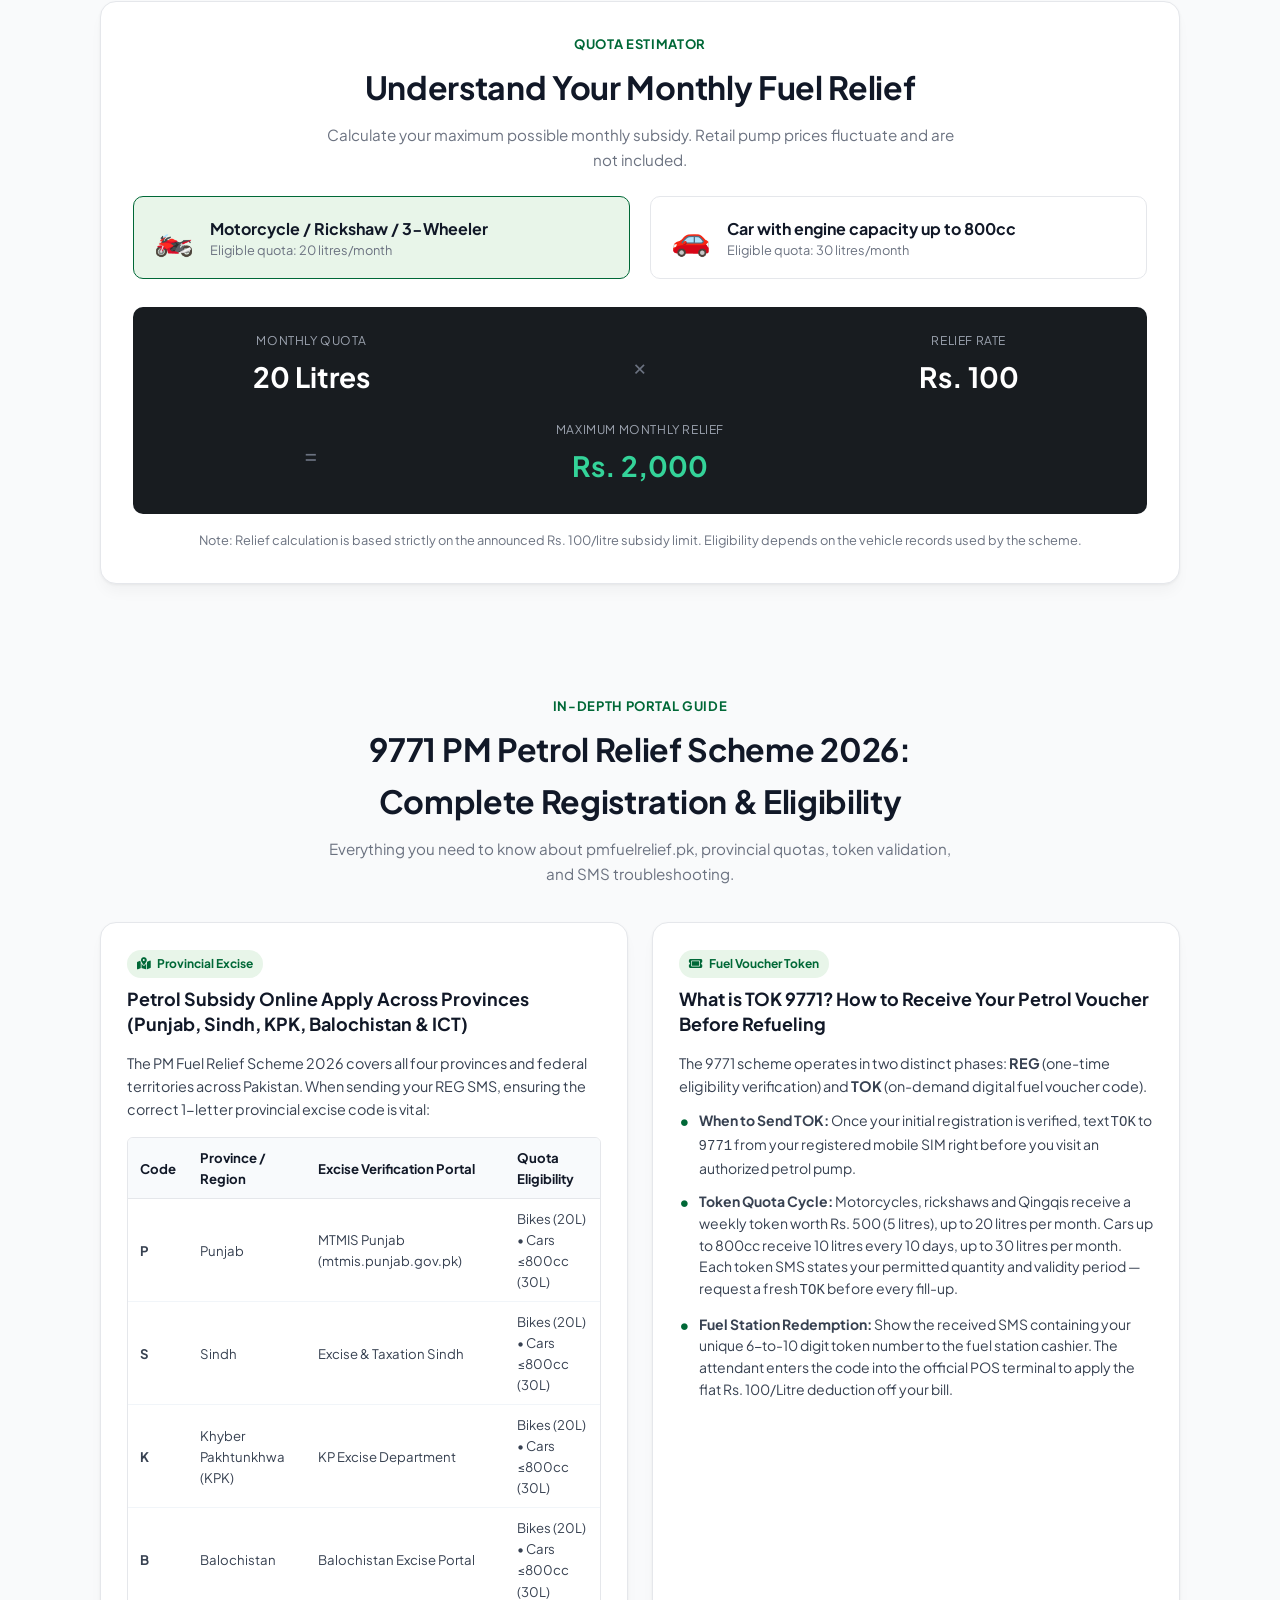
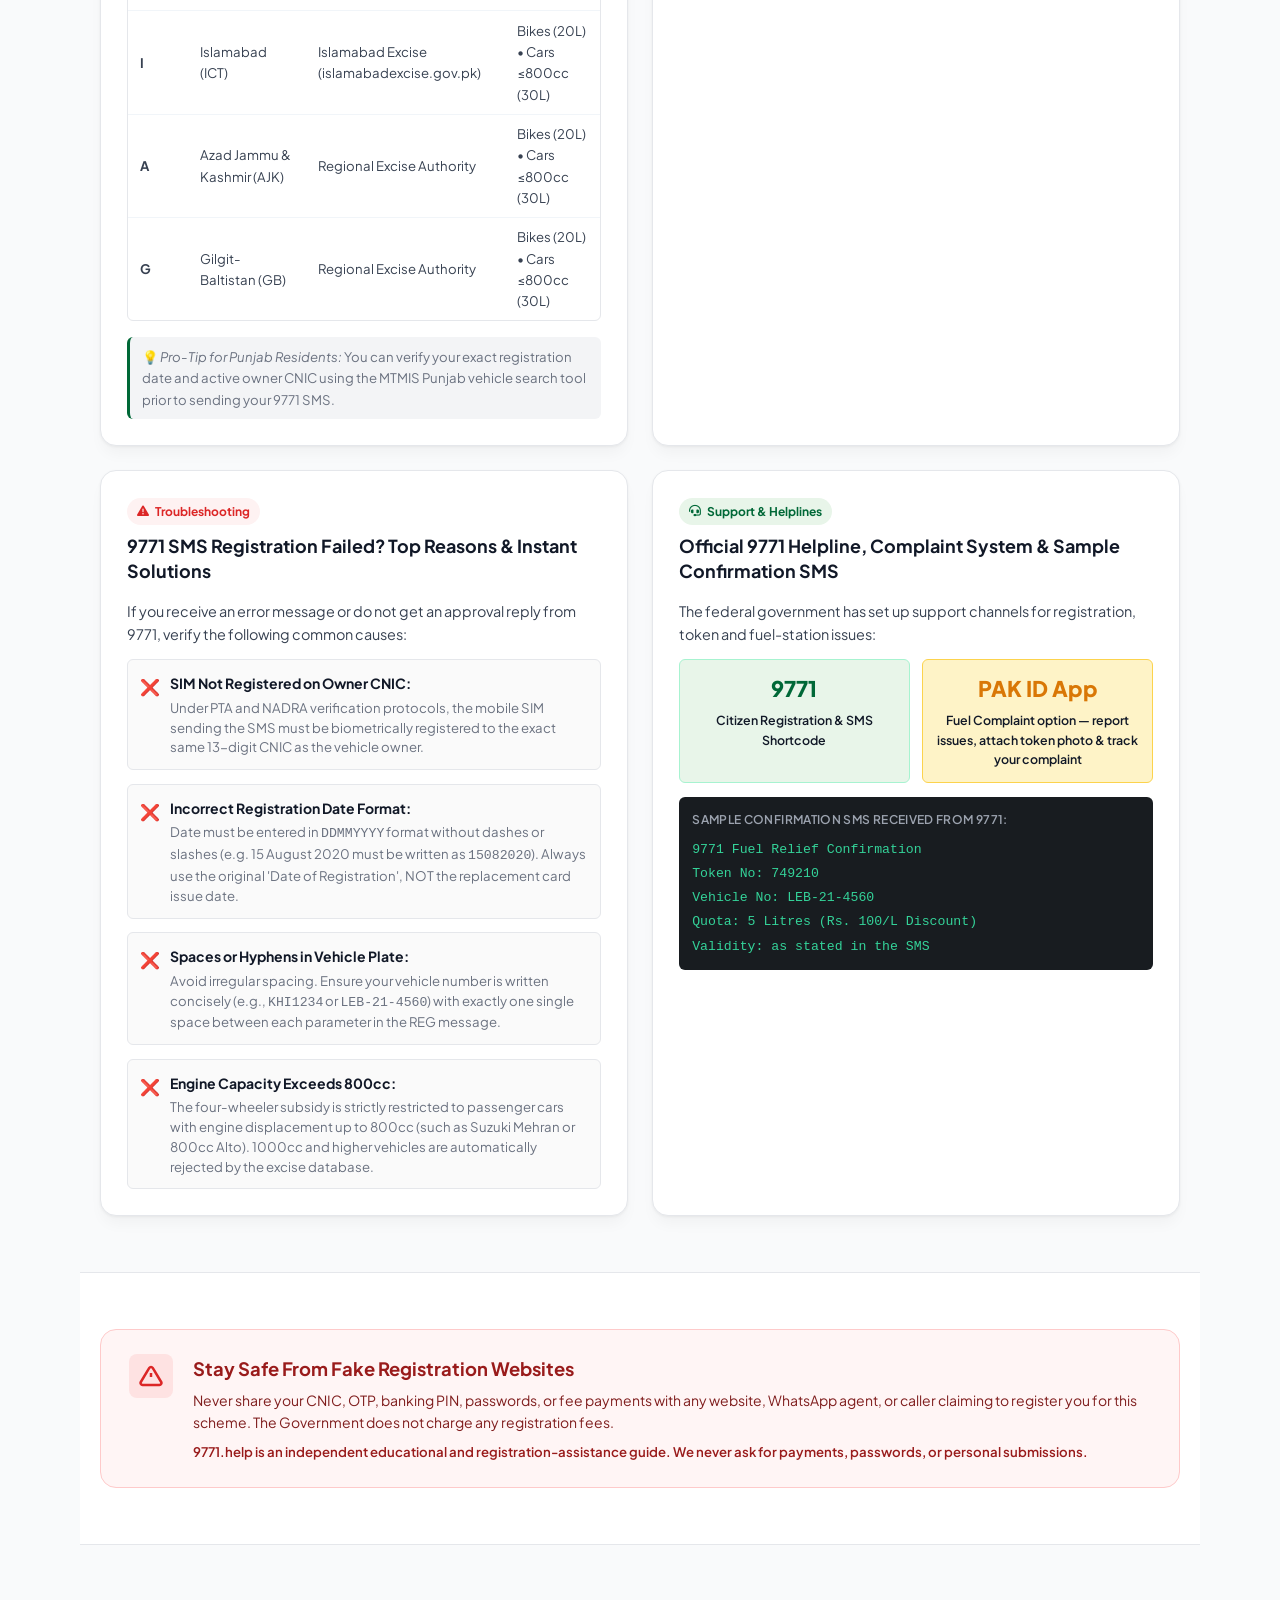
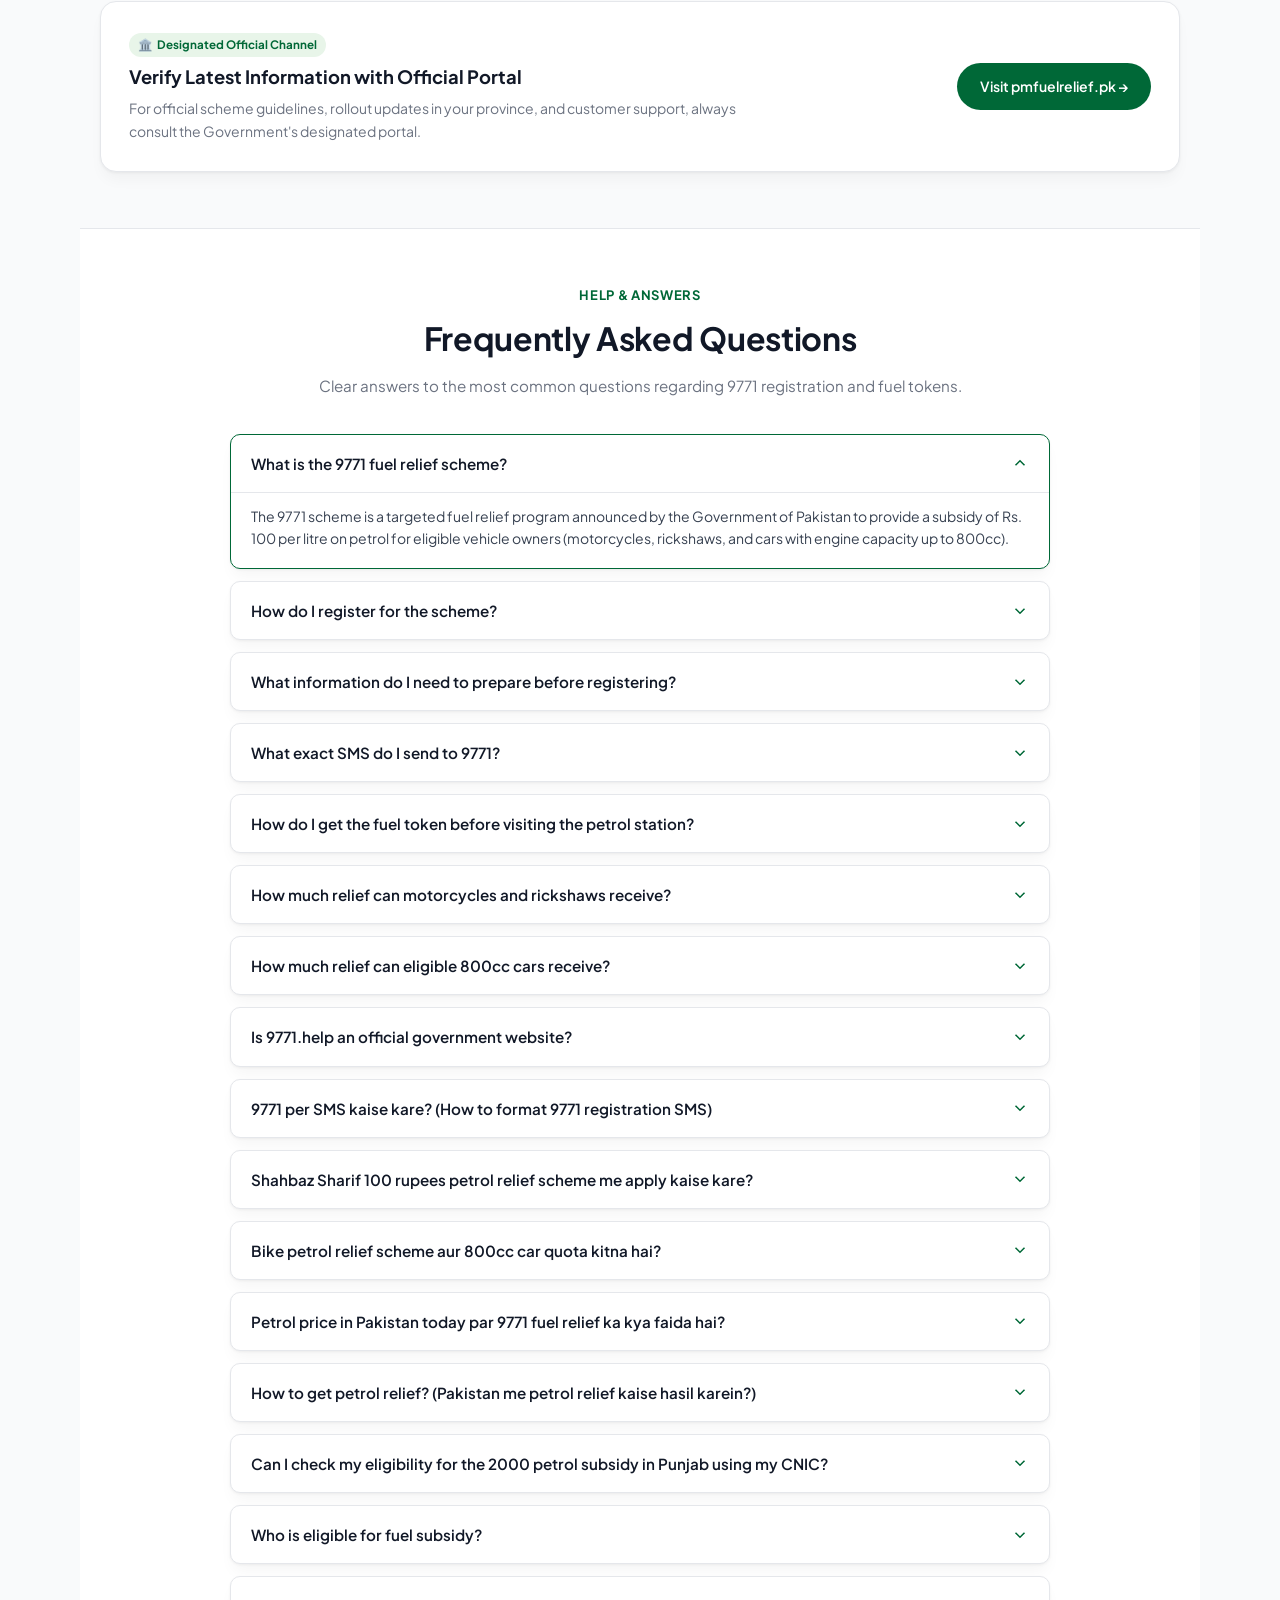
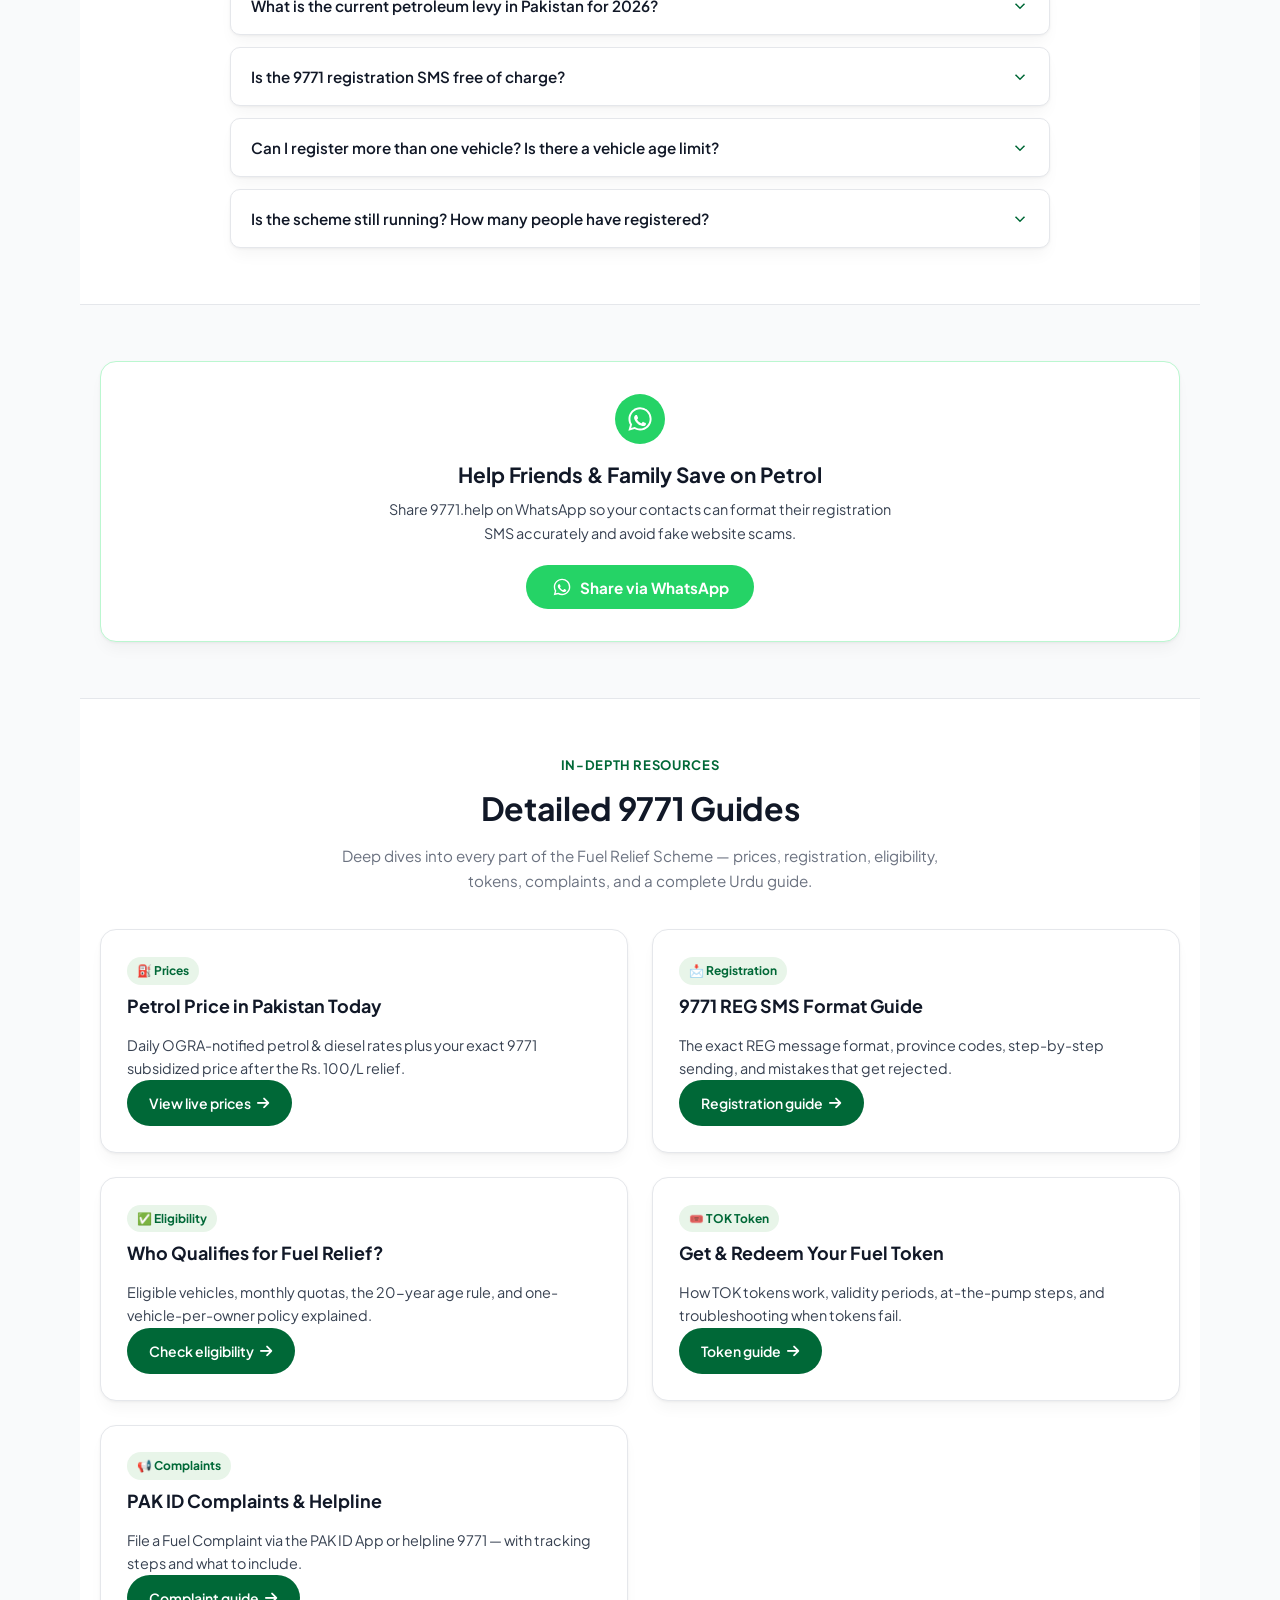
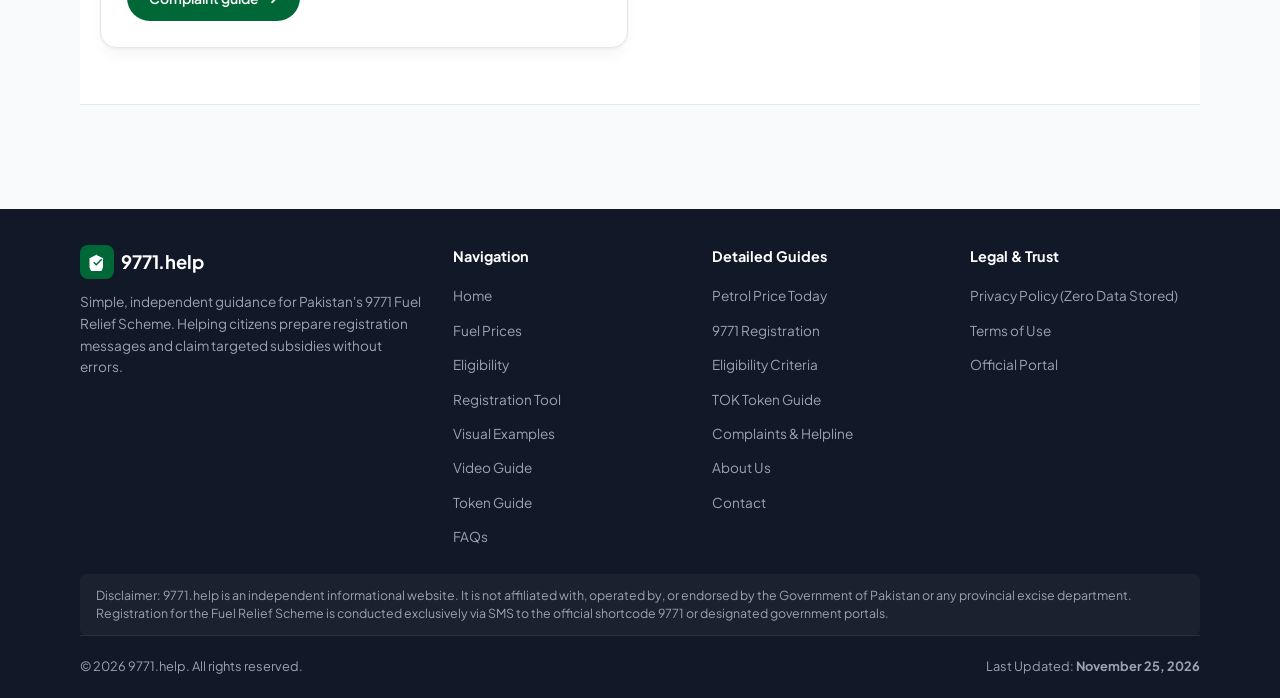
==== commit 87b8904b: "auto: daily fuel price update" ====
--- a/index.html
+++ b/index.html
@@ -78,7 +78,7 @@
         "description": "Complete guide to 9771 fuel quota online apply, REG SMS format, Rs. 100/Litre petrol subsidy token, Punjab MTMIS verification, and troubleshooting.",
         "inLanguage": ["en", "ur"],
         "datePublished": "2026-09-15T00:00:00+05:00",
-        "dateModified": "2026-11-24T10:00:00+05:00",
+        "dateModified": "2026-11-25T10:00:00+05:00",
         "author": {
           "@type": "Organization",
           "name": "9771 Help Editorial"
@@ -515,7 +515,7 @@
             <div class="fuel-pricing-block">
               <div class="price-row">
                 <span class="price-label" data-i18n="fuelOgraRate">Official Notified Rate:</span>
-                <span class="price-val-regular">Rs. 319.00 <small>/ Litre</small></span>
+                <span class="price-val-regular">Rs. 318.00 <small>/ Litre</small></span>
               </div>
               <div class="price-row discount-row">
                 <span class="price-label" data-i18n="fuel9771Discount">9771 Subsidy Discount:</span>
@@ -523,7 +523,7 @@
               </div>
               <div class="price-row net-row">
                 <span class="price-label" data-i18n="fuelNetRate">Subsidized Petrol Price:</span>
-                <span class="price-val-subsidized">Rs. 219.00 <small>/ Litre</small></span>
+                <span class="price-val-subsidized">Rs. 218.00 <small>/ Litre</small></span>
               </div>
             </div>
             <div class="fuel-quota-savings">
@@ -543,7 +543,7 @@
             <div class="fuel-pricing-block">
               <div class="price-row">
                 <span class="price-label" data-i18n="fuelMarketRateLabel">Official Notified Rate:</span>
-                <span class="price-val-standard">Rs. 357.00 <small>/ Litre</small></span>
+                <span class="price-val-standard">Rs. 353.00 <small>/ Litre</small></span>
               </div>
               <div class="price-row">
                 <span class="price-label" data-i18n="fuelStatusLabel">Status:</span>
@@ -1615,7 +1615,7 @@
 
       <div class="footer-bottom">
         <span data-i18n="footerCopyright">© 2026 9771.help. All rights reserved.</span>
-        <span><span data-i18n="lastUpdatedText">Last Updated:</span> <strong id="last-updated-date">November 24, 2026</strong></span>
+        <span><span data-i18n="lastUpdatedText">Last Updated:</span> <strong id="last-updated-date">November 25, 2026</strong></span>
       </div>
     </div>
   </footer>
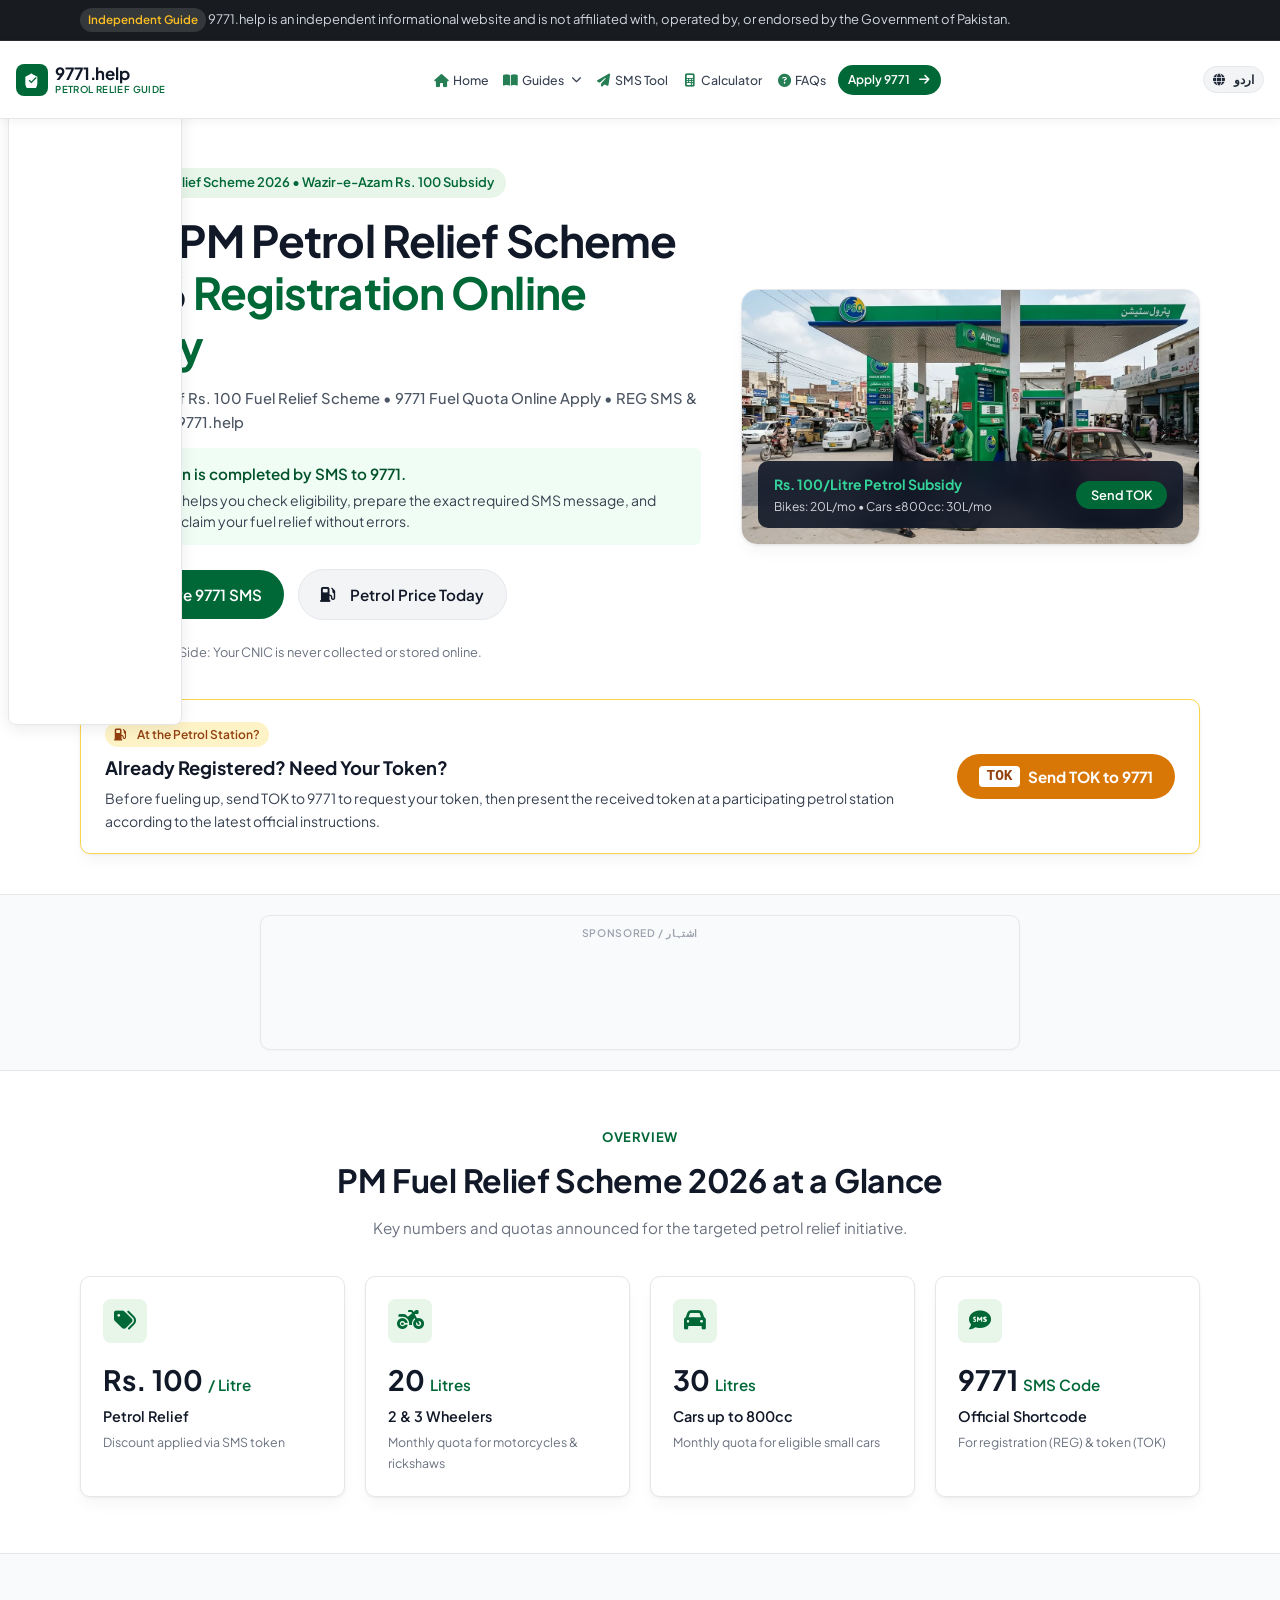
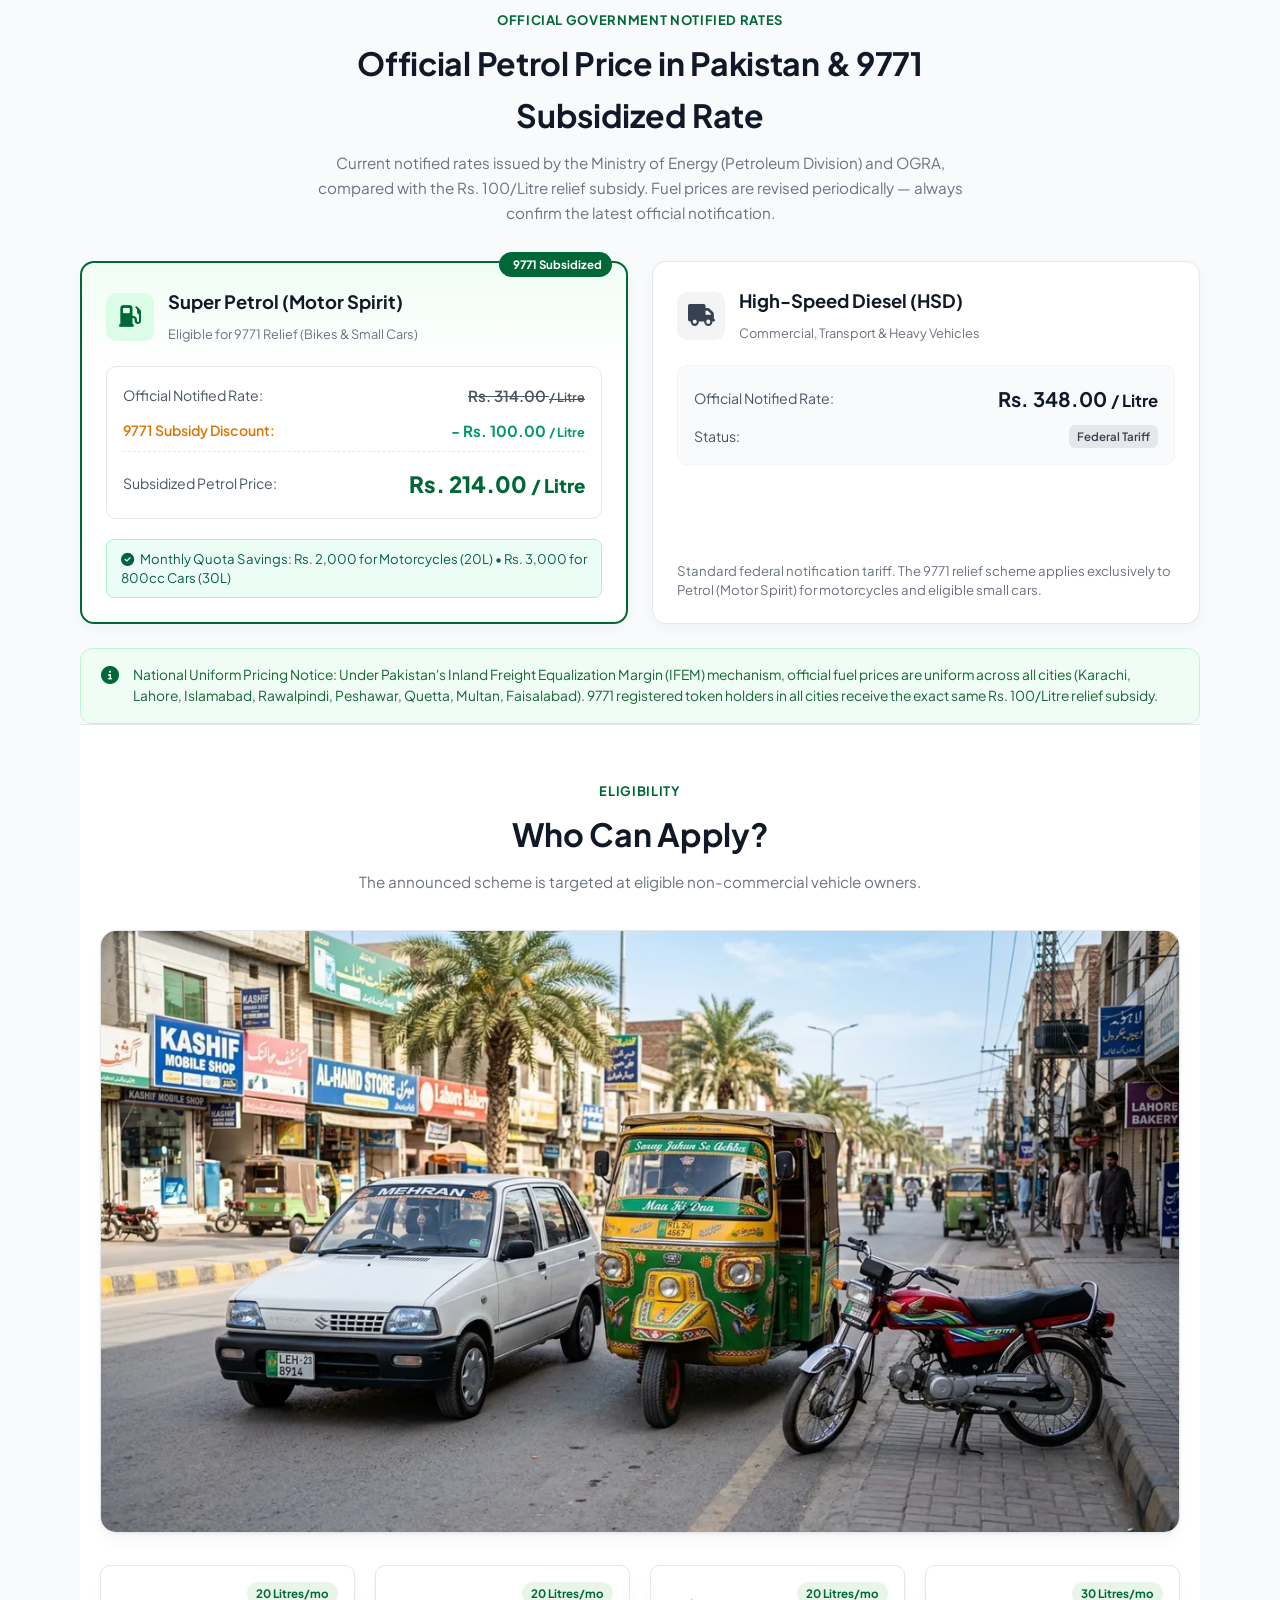
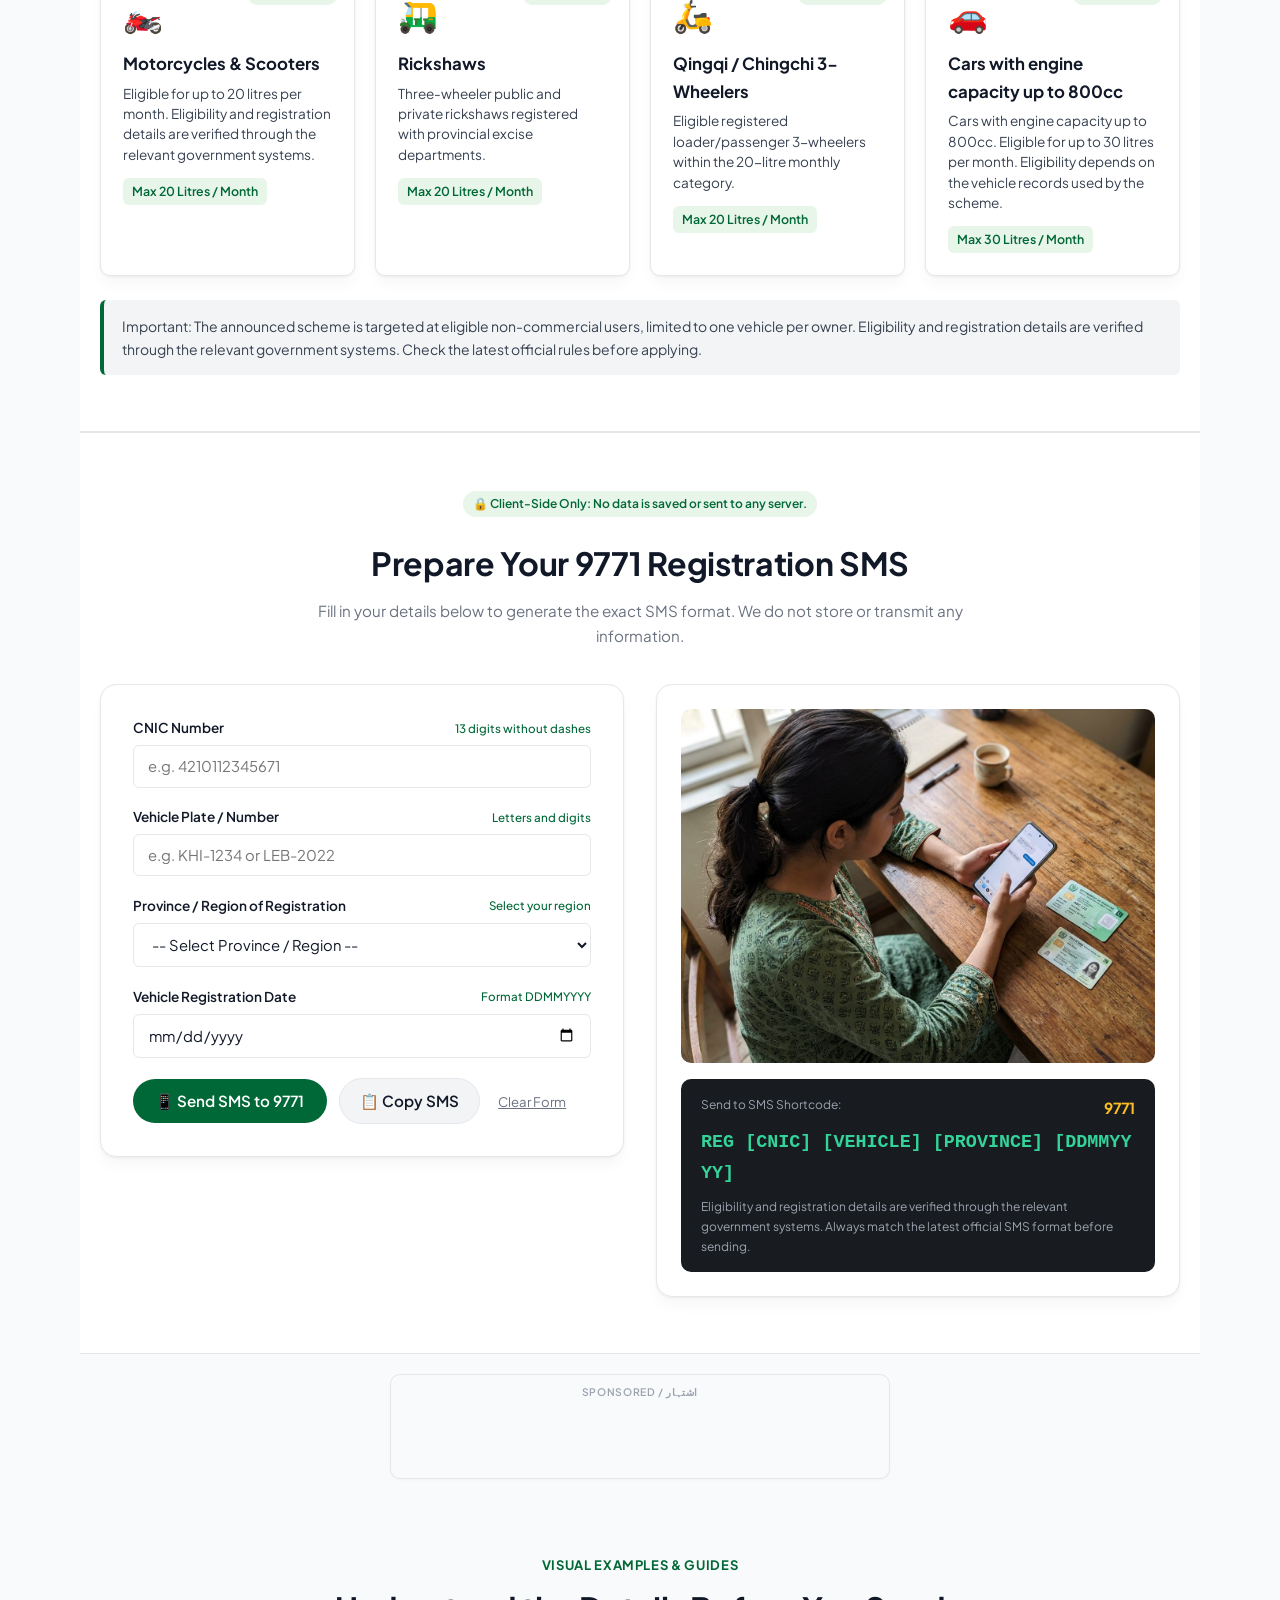
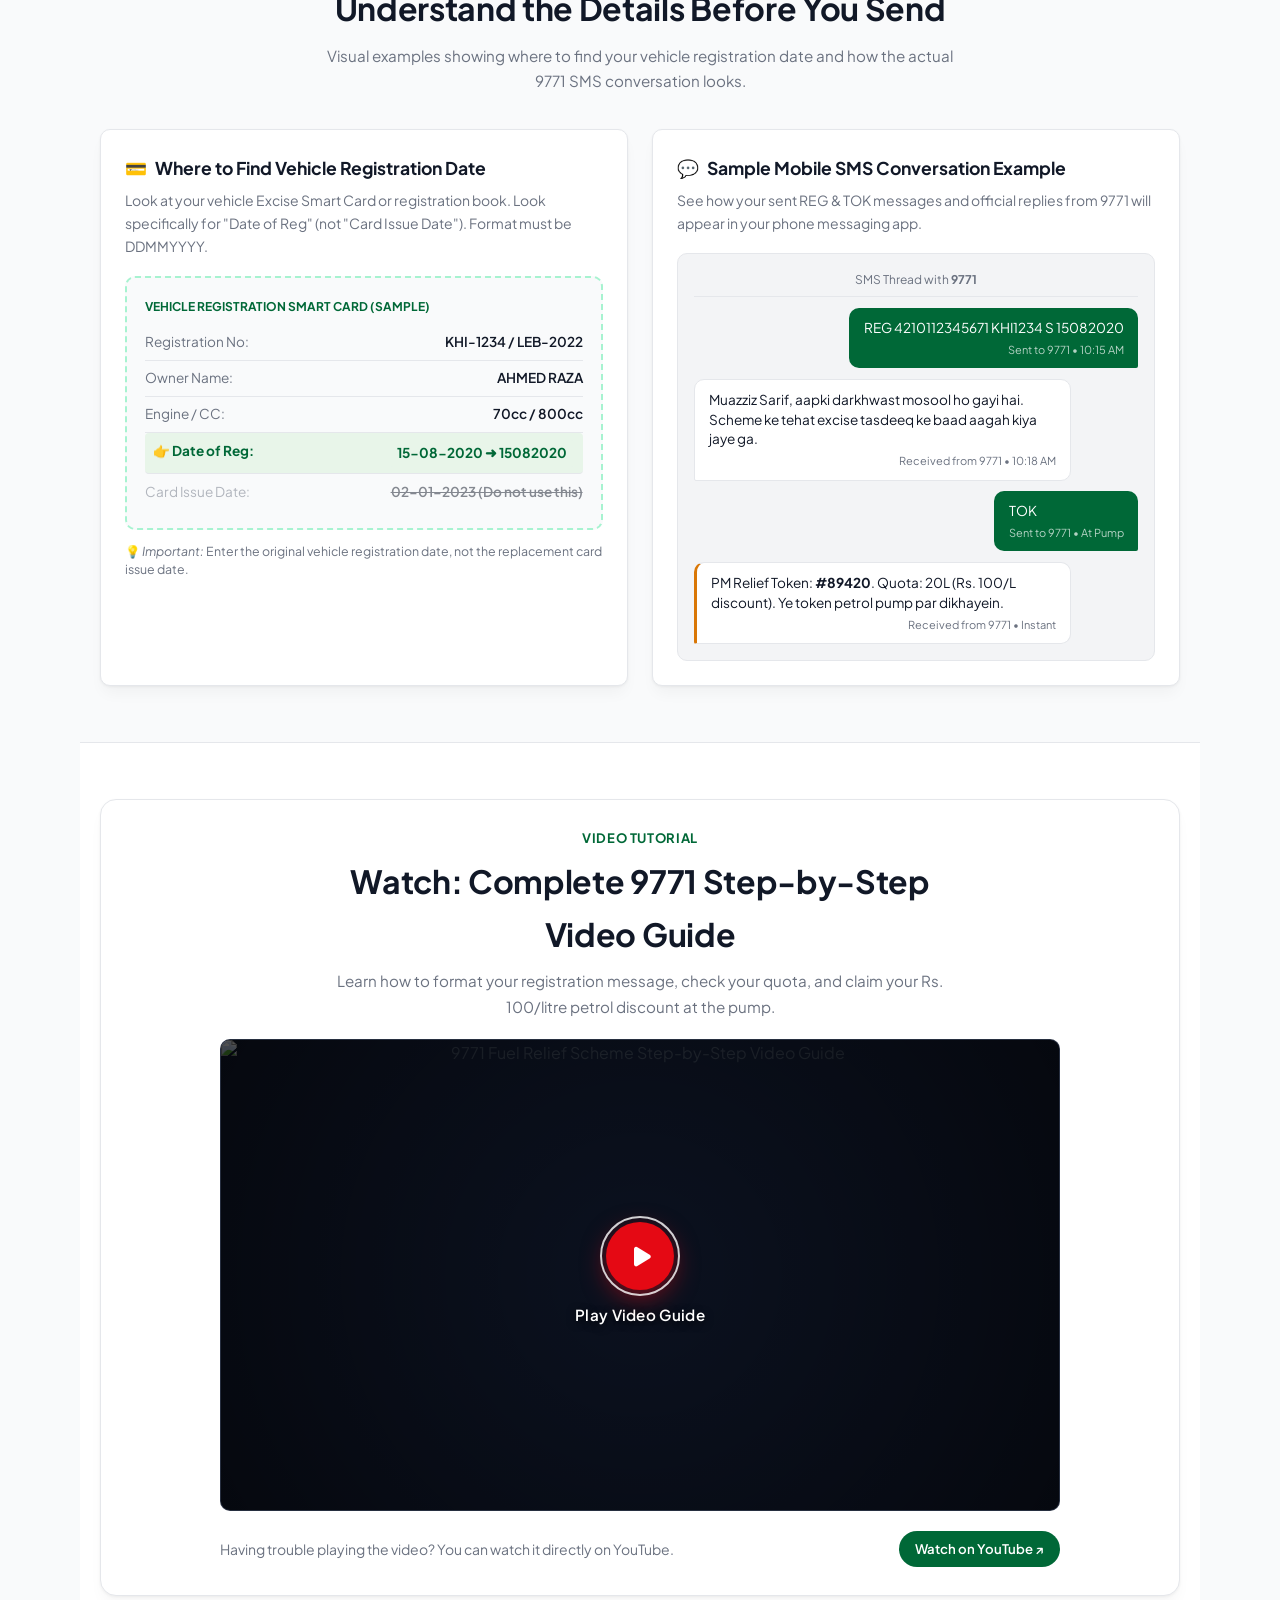
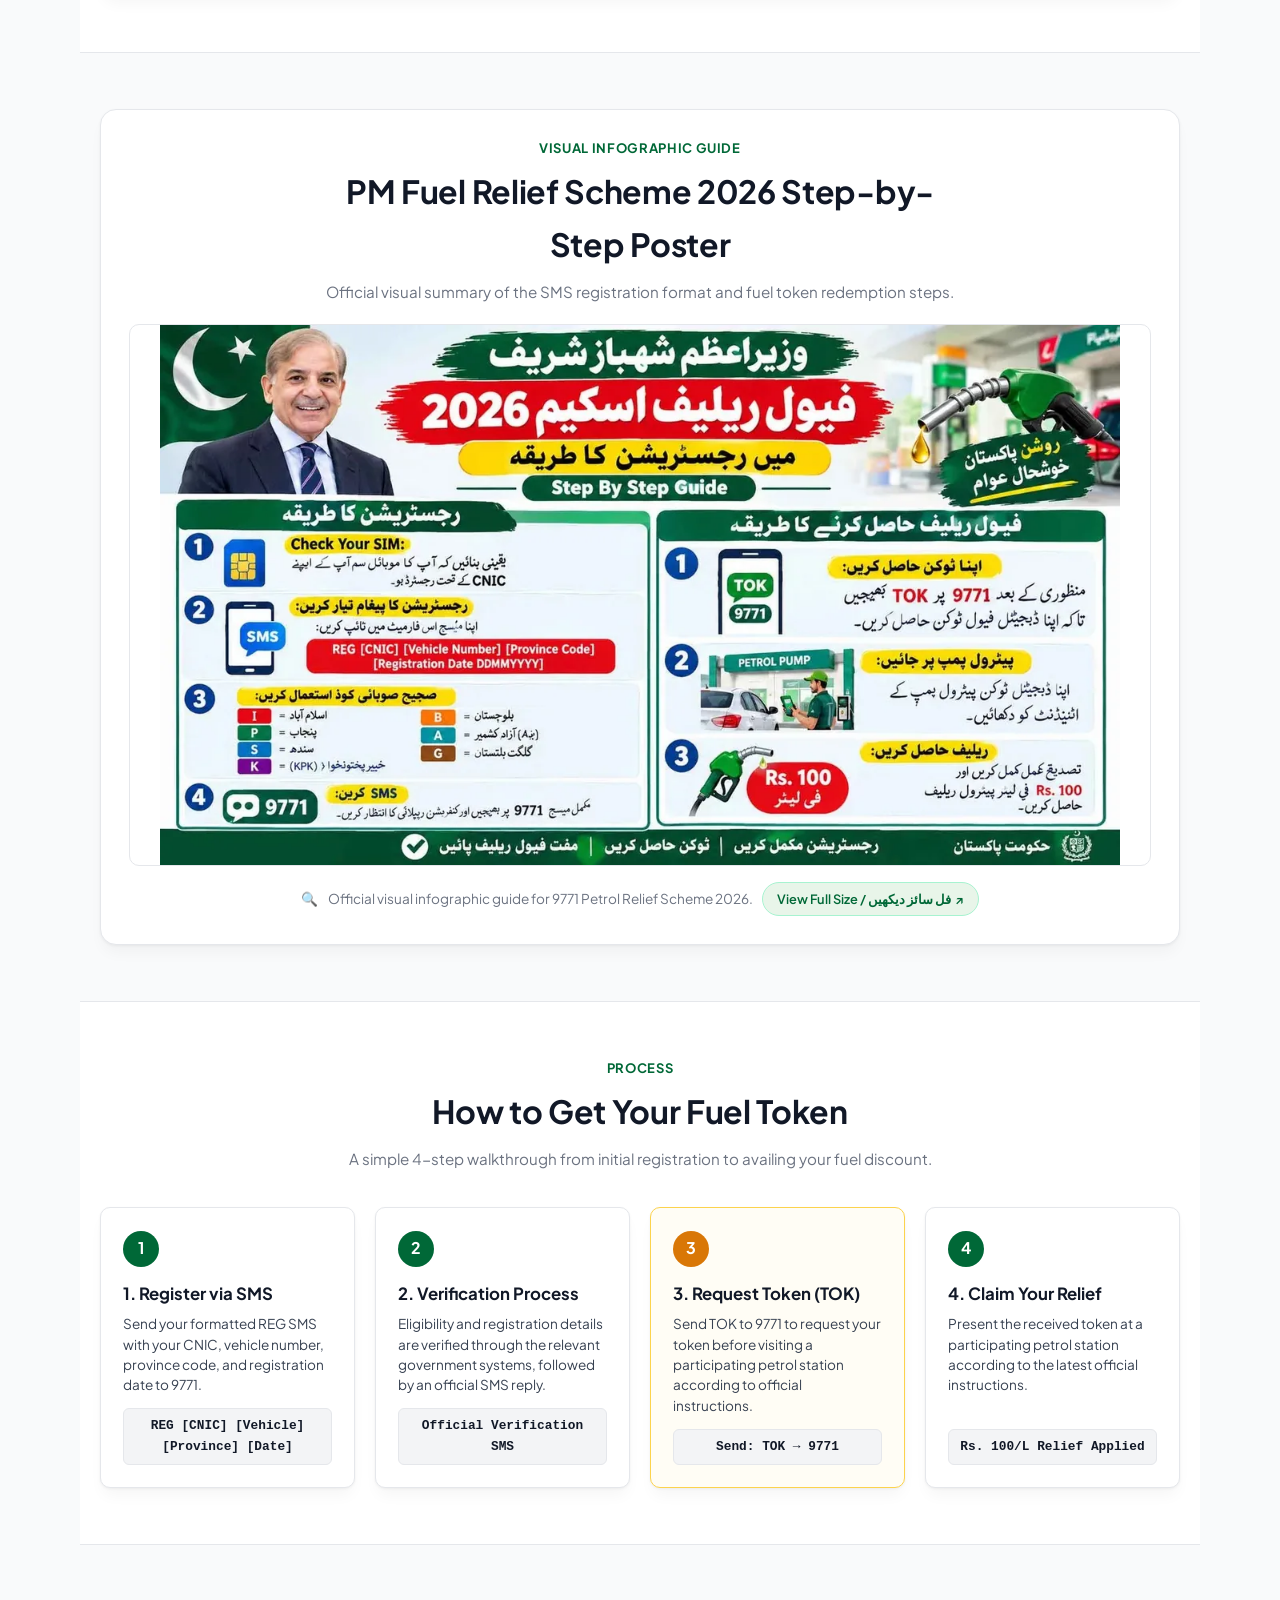
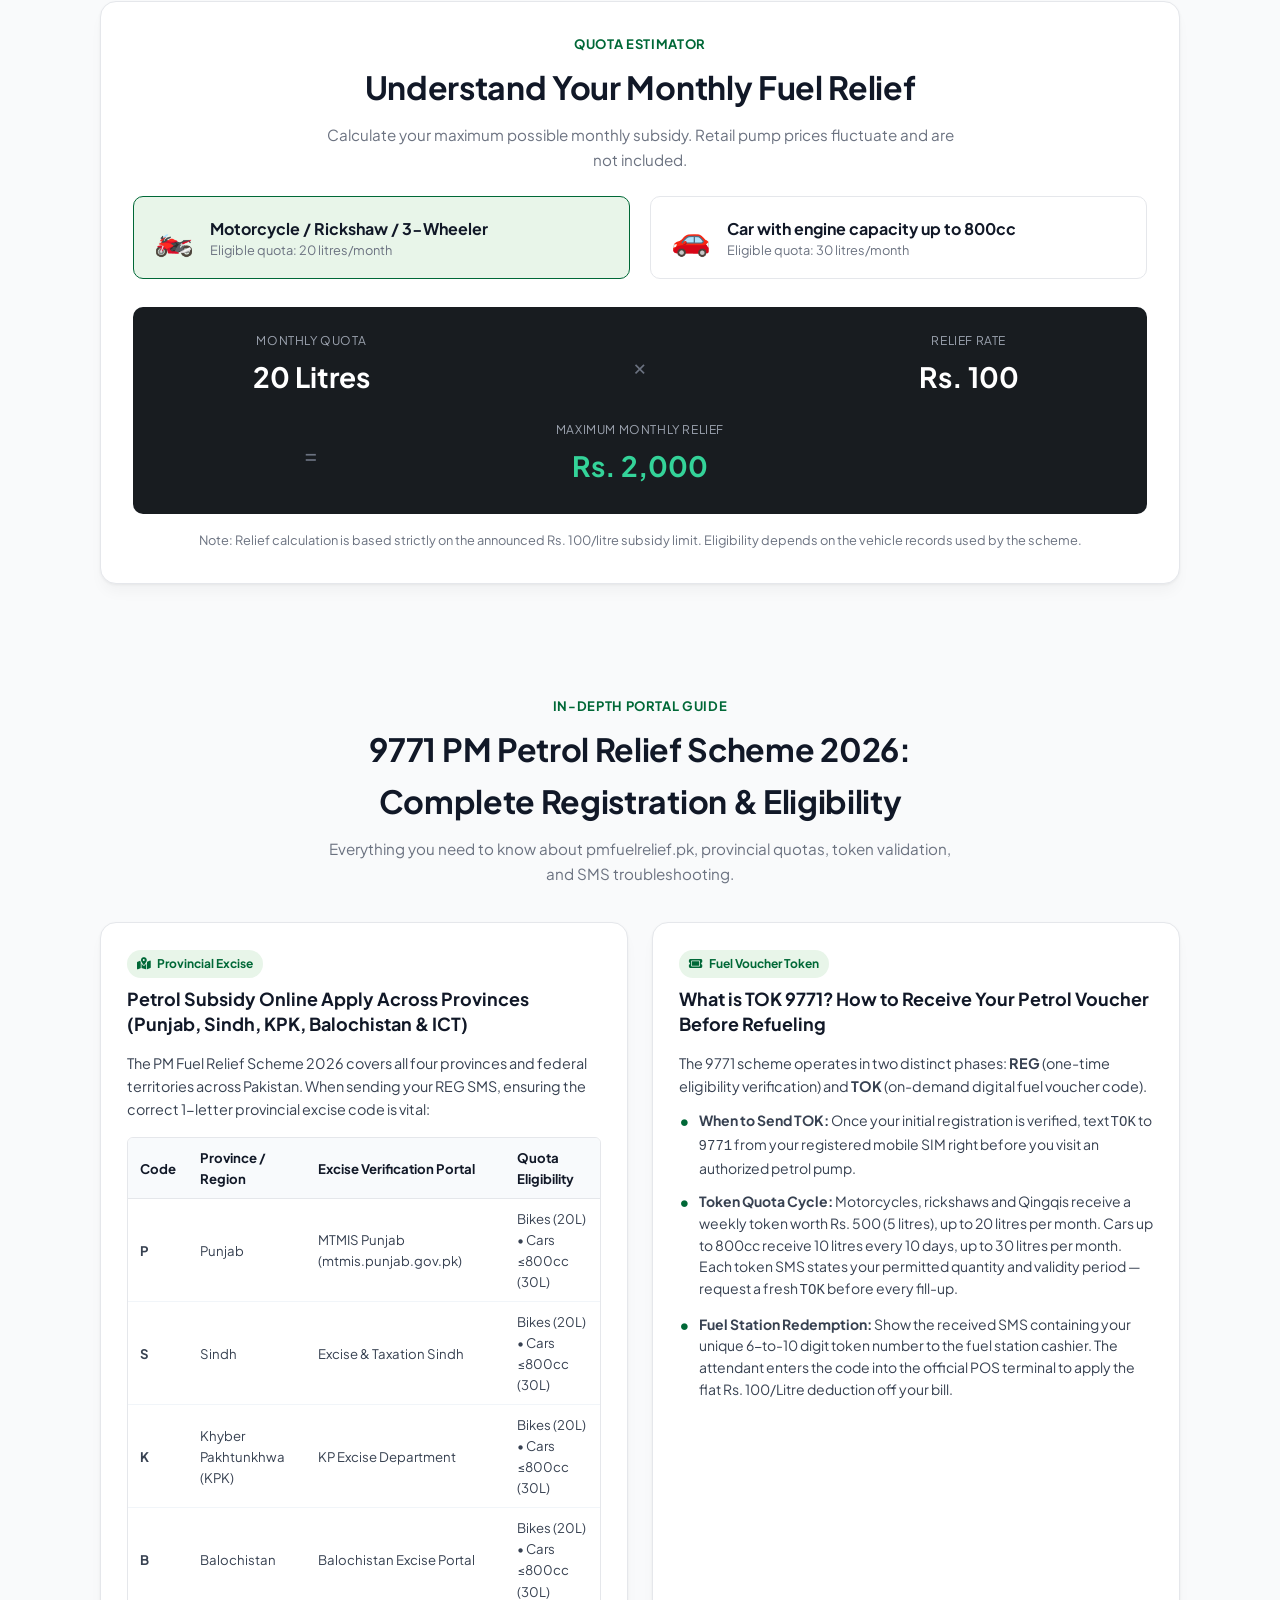
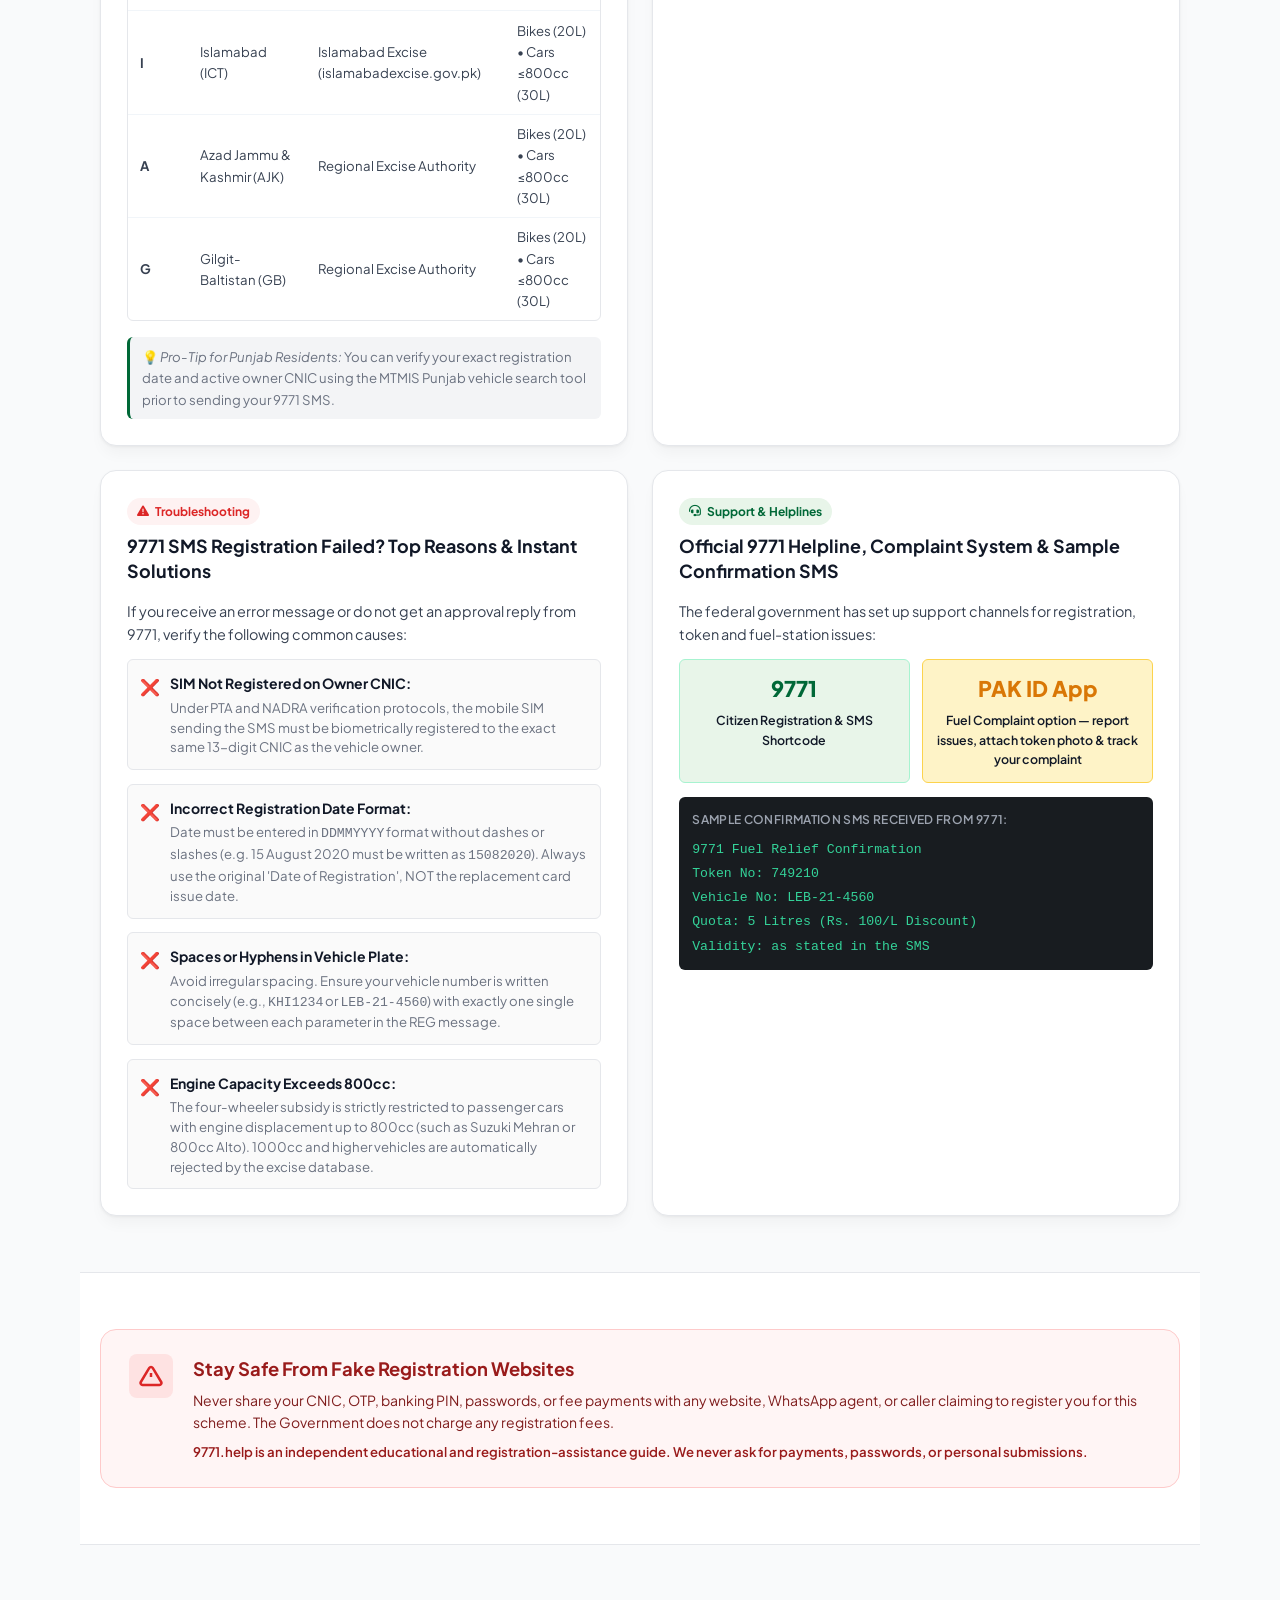
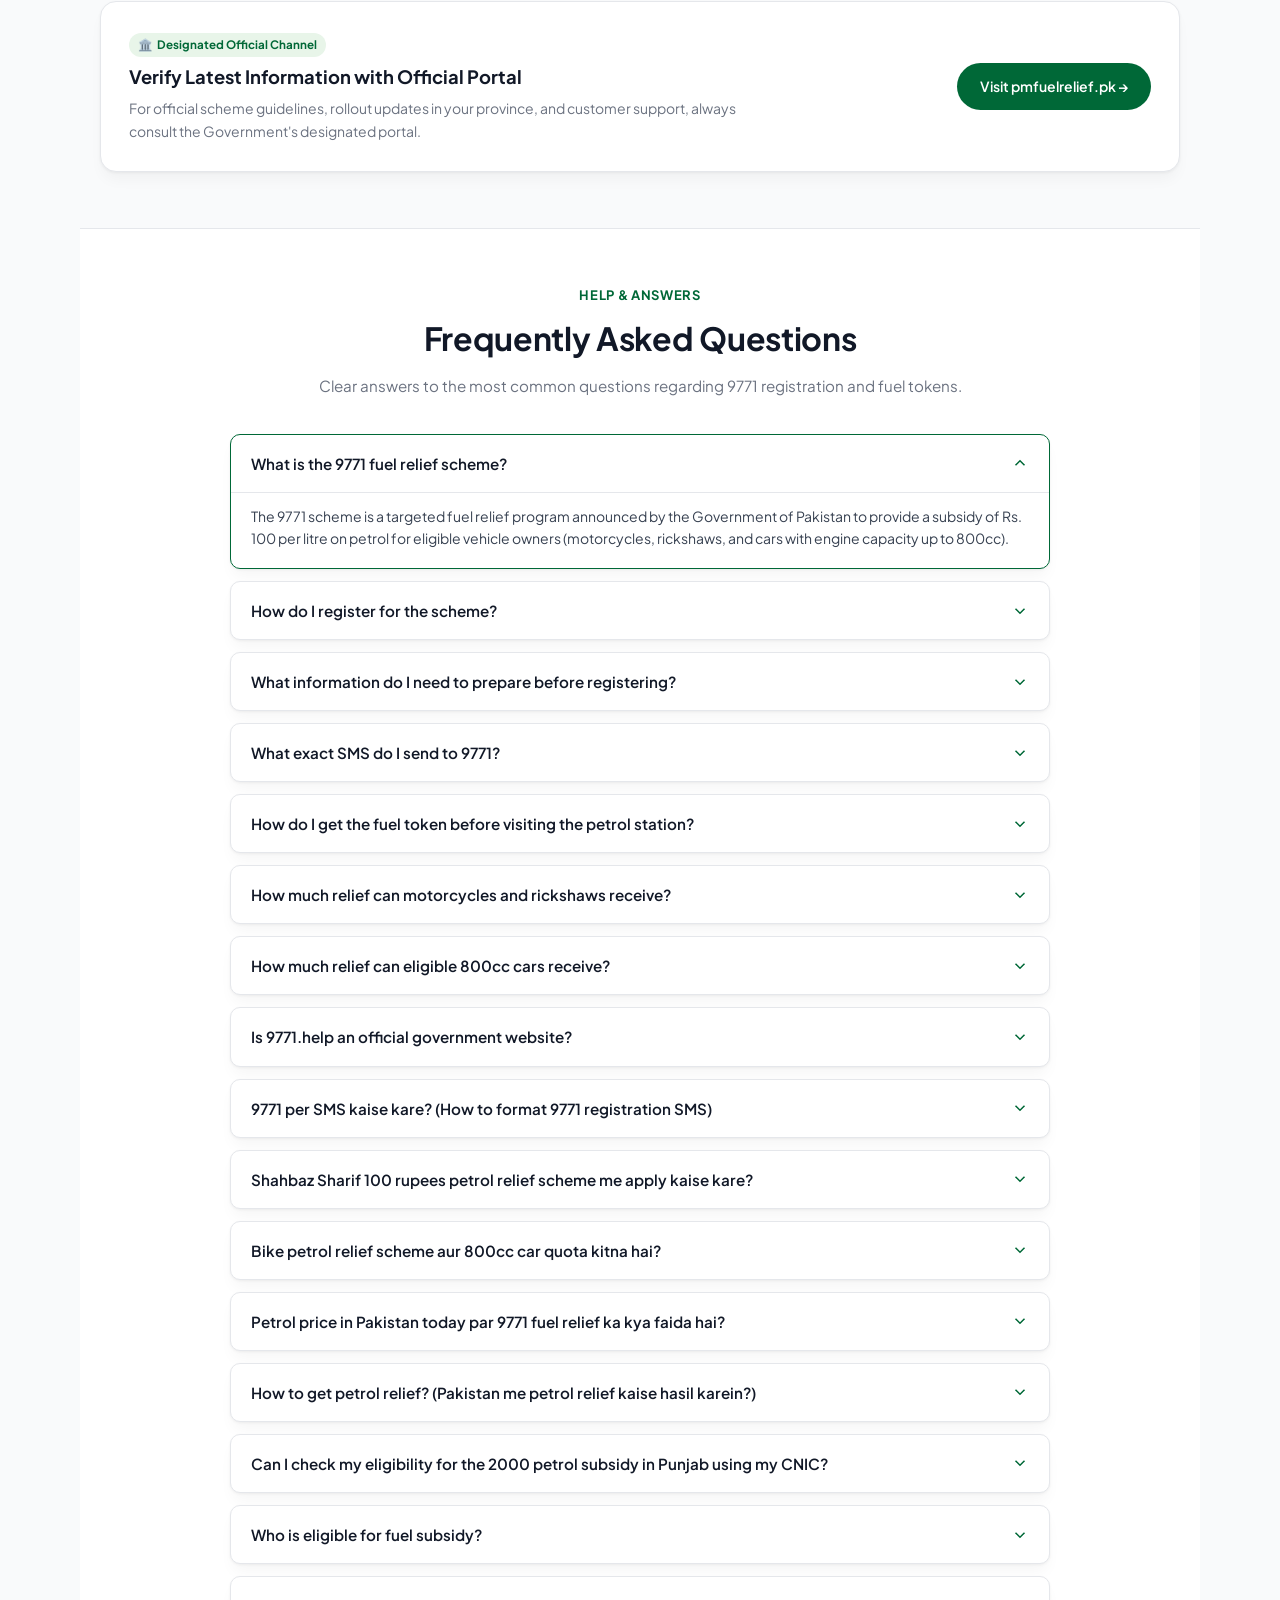
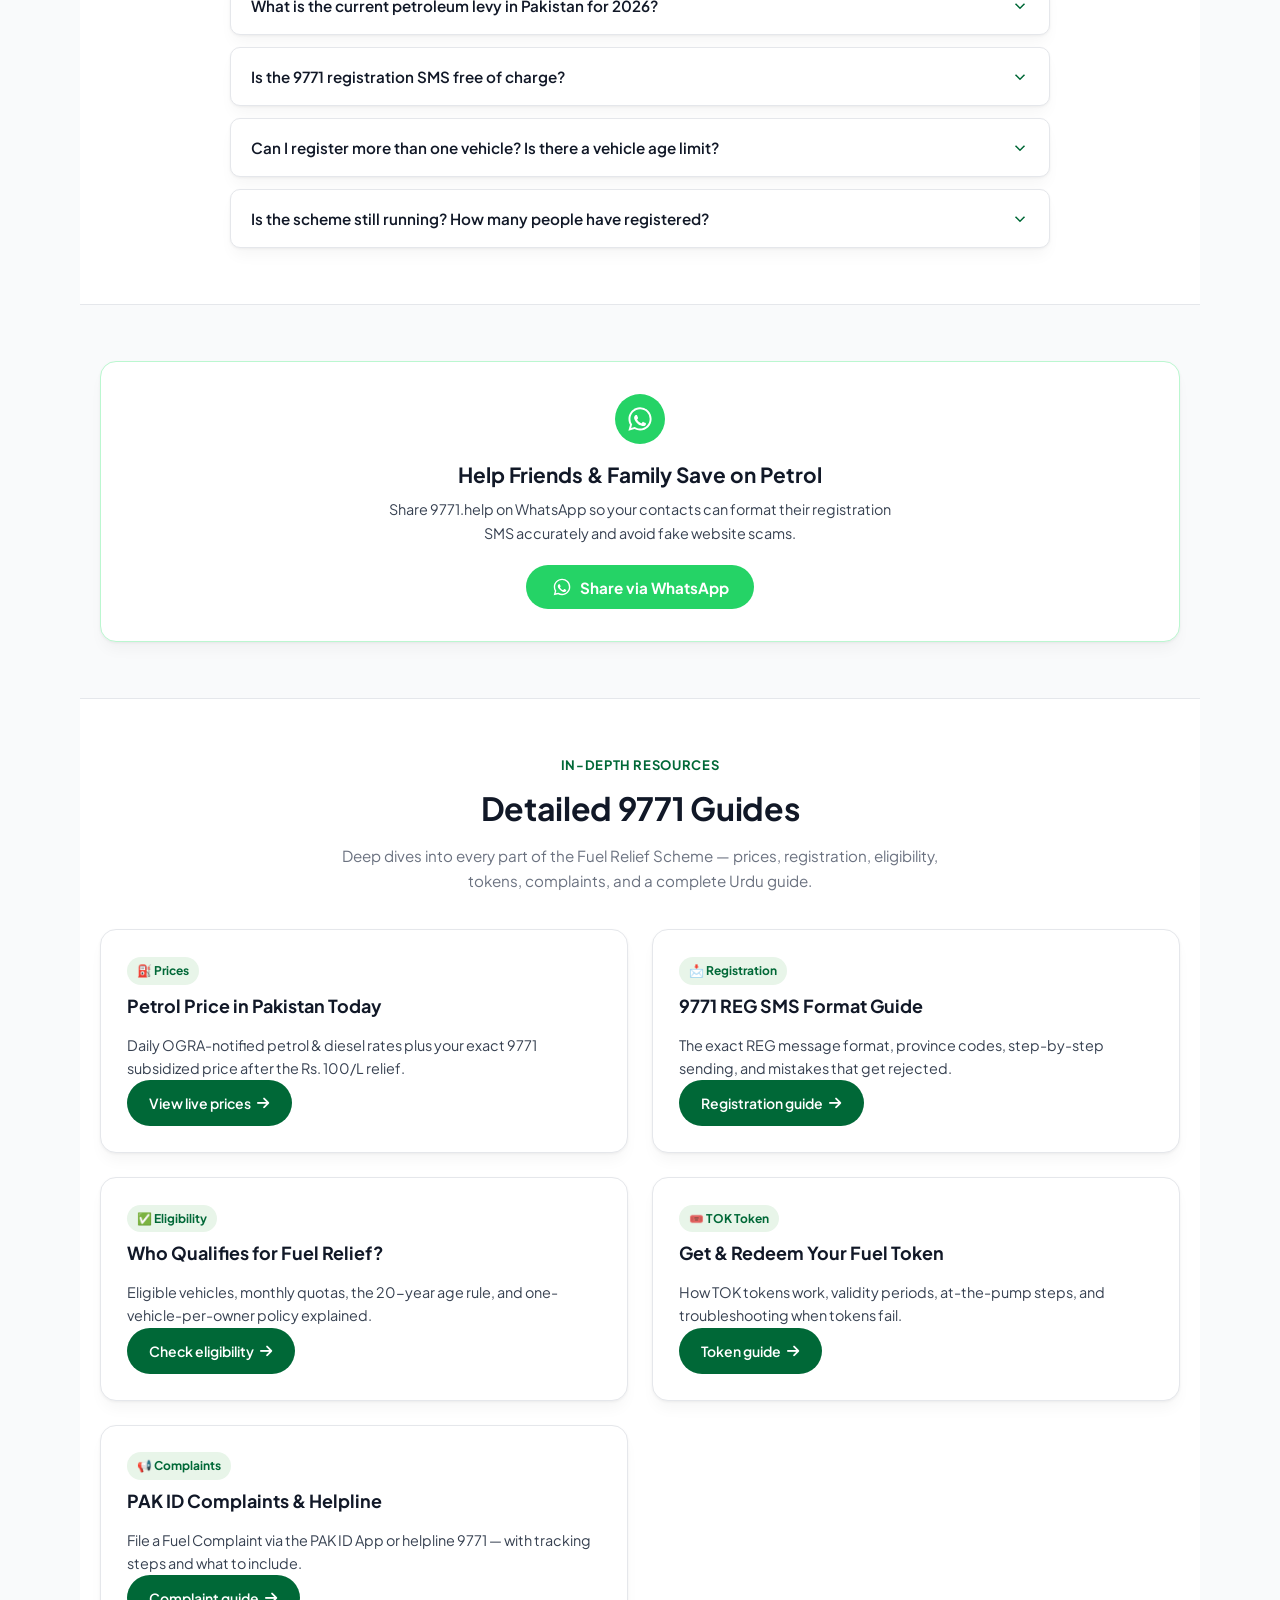
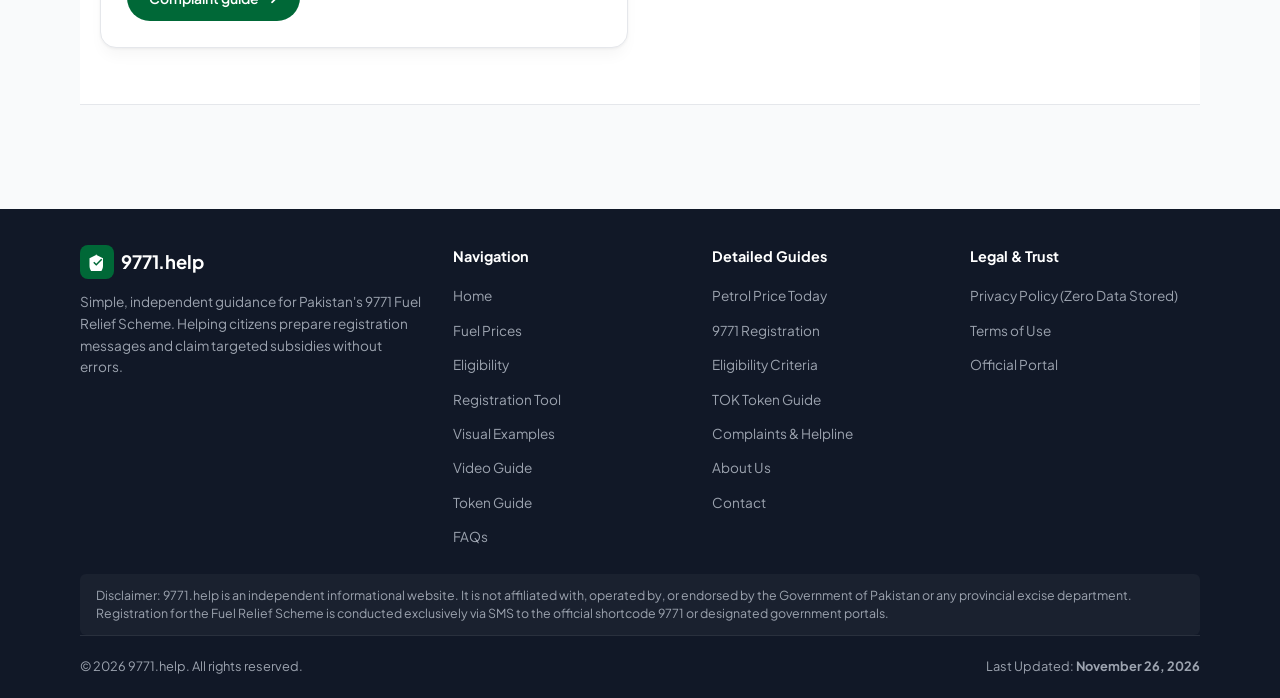
==== commit 4a5e8e5f: "auto: daily fuel price update" ====
--- a/index.html
+++ b/index.html
@@ -78,7 +78,7 @@
         "description": "Complete guide to 9771 fuel quota online apply, REG SMS format, Rs. 100/Litre petrol subsidy token, Punjab MTMIS verification, and troubleshooting.",
         "inLanguage": ["en", "ur"],
         "datePublished": "2026-09-15T00:00:00+05:00",
-        "dateModified": "2026-11-25T10:00:00+05:00",
+        "dateModified": "2026-11-26T10:00:00+05:00",
         "author": {
           "@type": "Organization",
           "name": "9771 Help Editorial"
@@ -515,7 +515,7 @@
             <div class="fuel-pricing-block">
               <div class="price-row">
                 <span class="price-label" data-i18n="fuelOgraRate">Official Notified Rate:</span>
-                <span class="price-val-regular">Rs. 318.00 <small>/ Litre</small></span>
+                <span class="price-val-regular">Rs. 314.00 <small>/ Litre</small></span>
               </div>
               <div class="price-row discount-row">
                 <span class="price-label" data-i18n="fuel9771Discount">9771 Subsidy Discount:</span>
@@ -523,7 +523,7 @@
               </div>
               <div class="price-row net-row">
                 <span class="price-label" data-i18n="fuelNetRate">Subsidized Petrol Price:</span>
-                <span class="price-val-subsidized">Rs. 218.00 <small>/ Litre</small></span>
+                <span class="price-val-subsidized">Rs. 214.00 <small>/ Litre</small></span>
               </div>
             </div>
             <div class="fuel-quota-savings">
@@ -543,7 +543,7 @@
             <div class="fuel-pricing-block">
               <div class="price-row">
                 <span class="price-label" data-i18n="fuelMarketRateLabel">Official Notified Rate:</span>
-                <span class="price-val-standard">Rs. 353.00 <small>/ Litre</small></span>
+                <span class="price-val-standard">Rs. 348.00 <small>/ Litre</small></span>
               </div>
               <div class="price-row">
                 <span class="price-label" data-i18n="fuelStatusLabel">Status:</span>
@@ -1615,7 +1615,7 @@
 
       <div class="footer-bottom">
         <span data-i18n="footerCopyright">© 2026 9771.help. All rights reserved.</span>
-        <span><span data-i18n="lastUpdatedText">Last Updated:</span> <strong id="last-updated-date">November 25, 2026</strong></span>
+        <span><span data-i18n="lastUpdatedText">Last Updated:</span> <strong id="last-updated-date">November 26, 2026</strong></span>
       </div>
     </div>
   </footer>
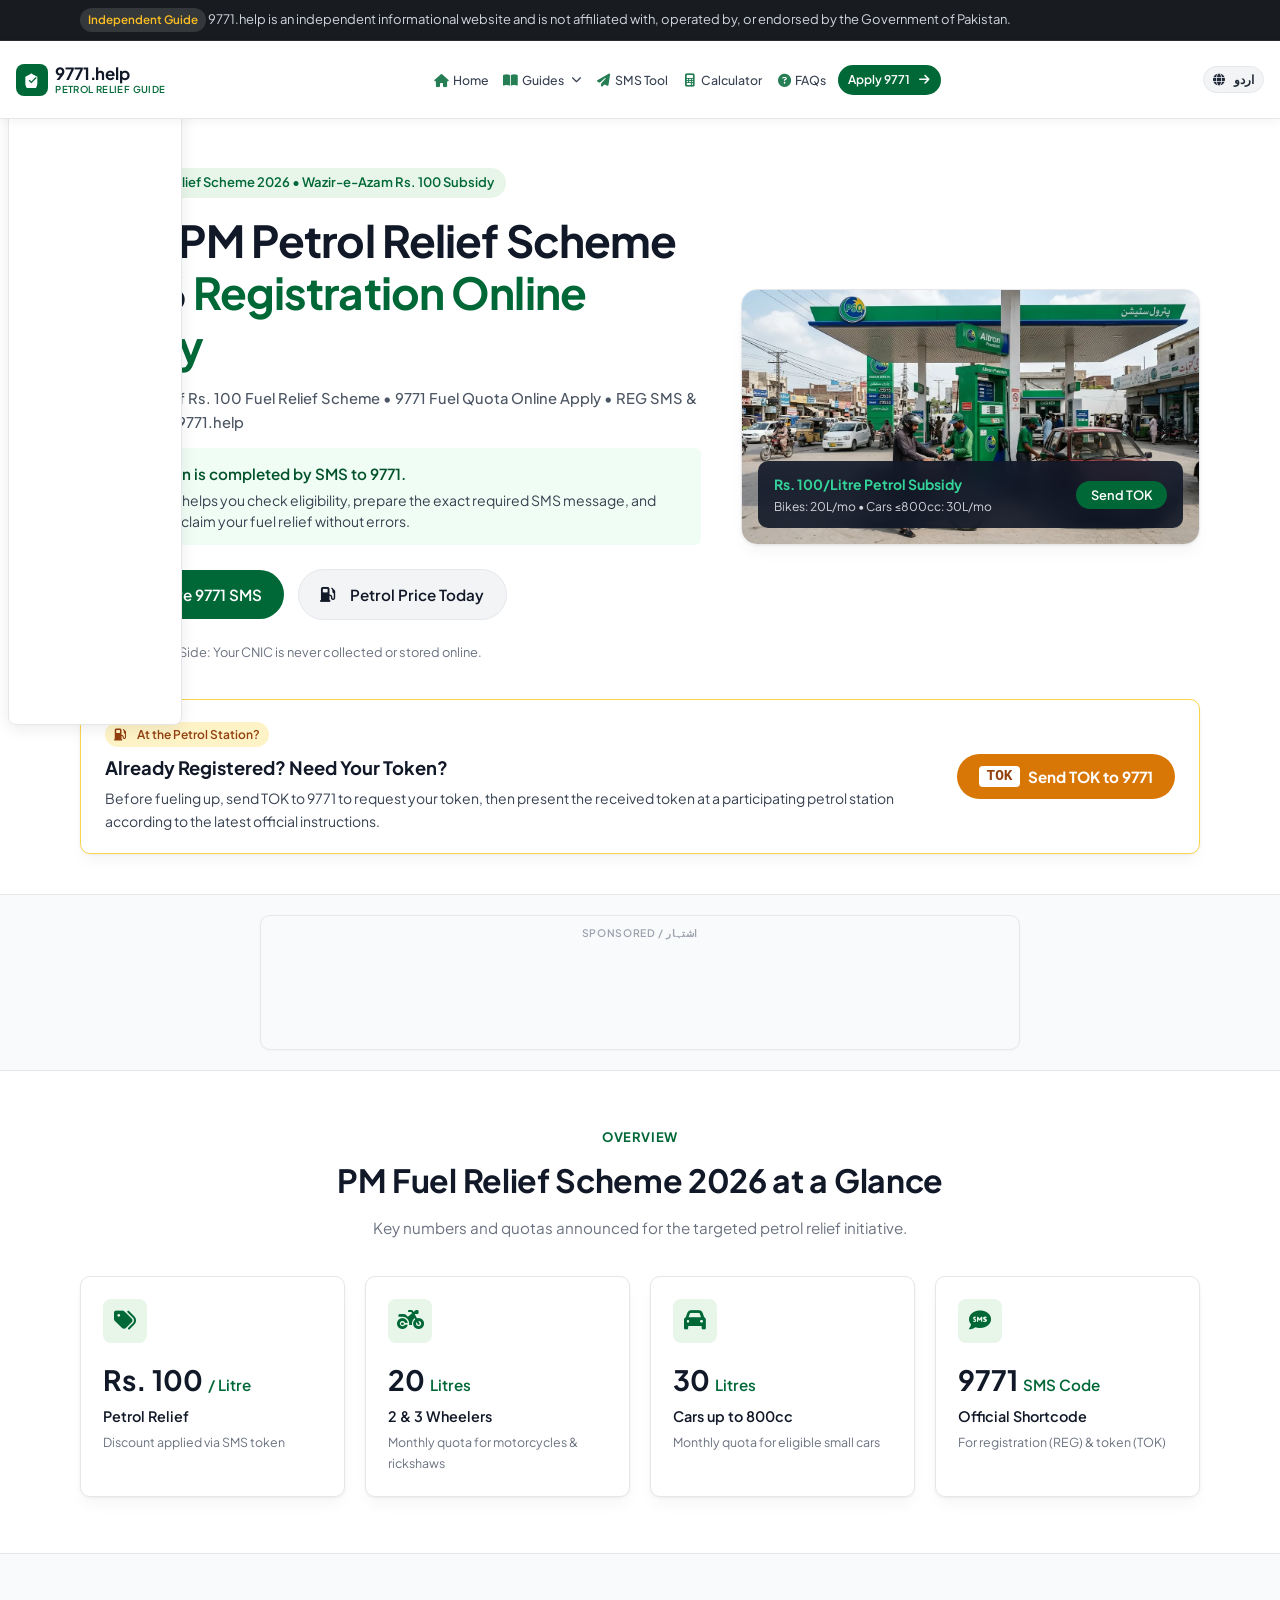
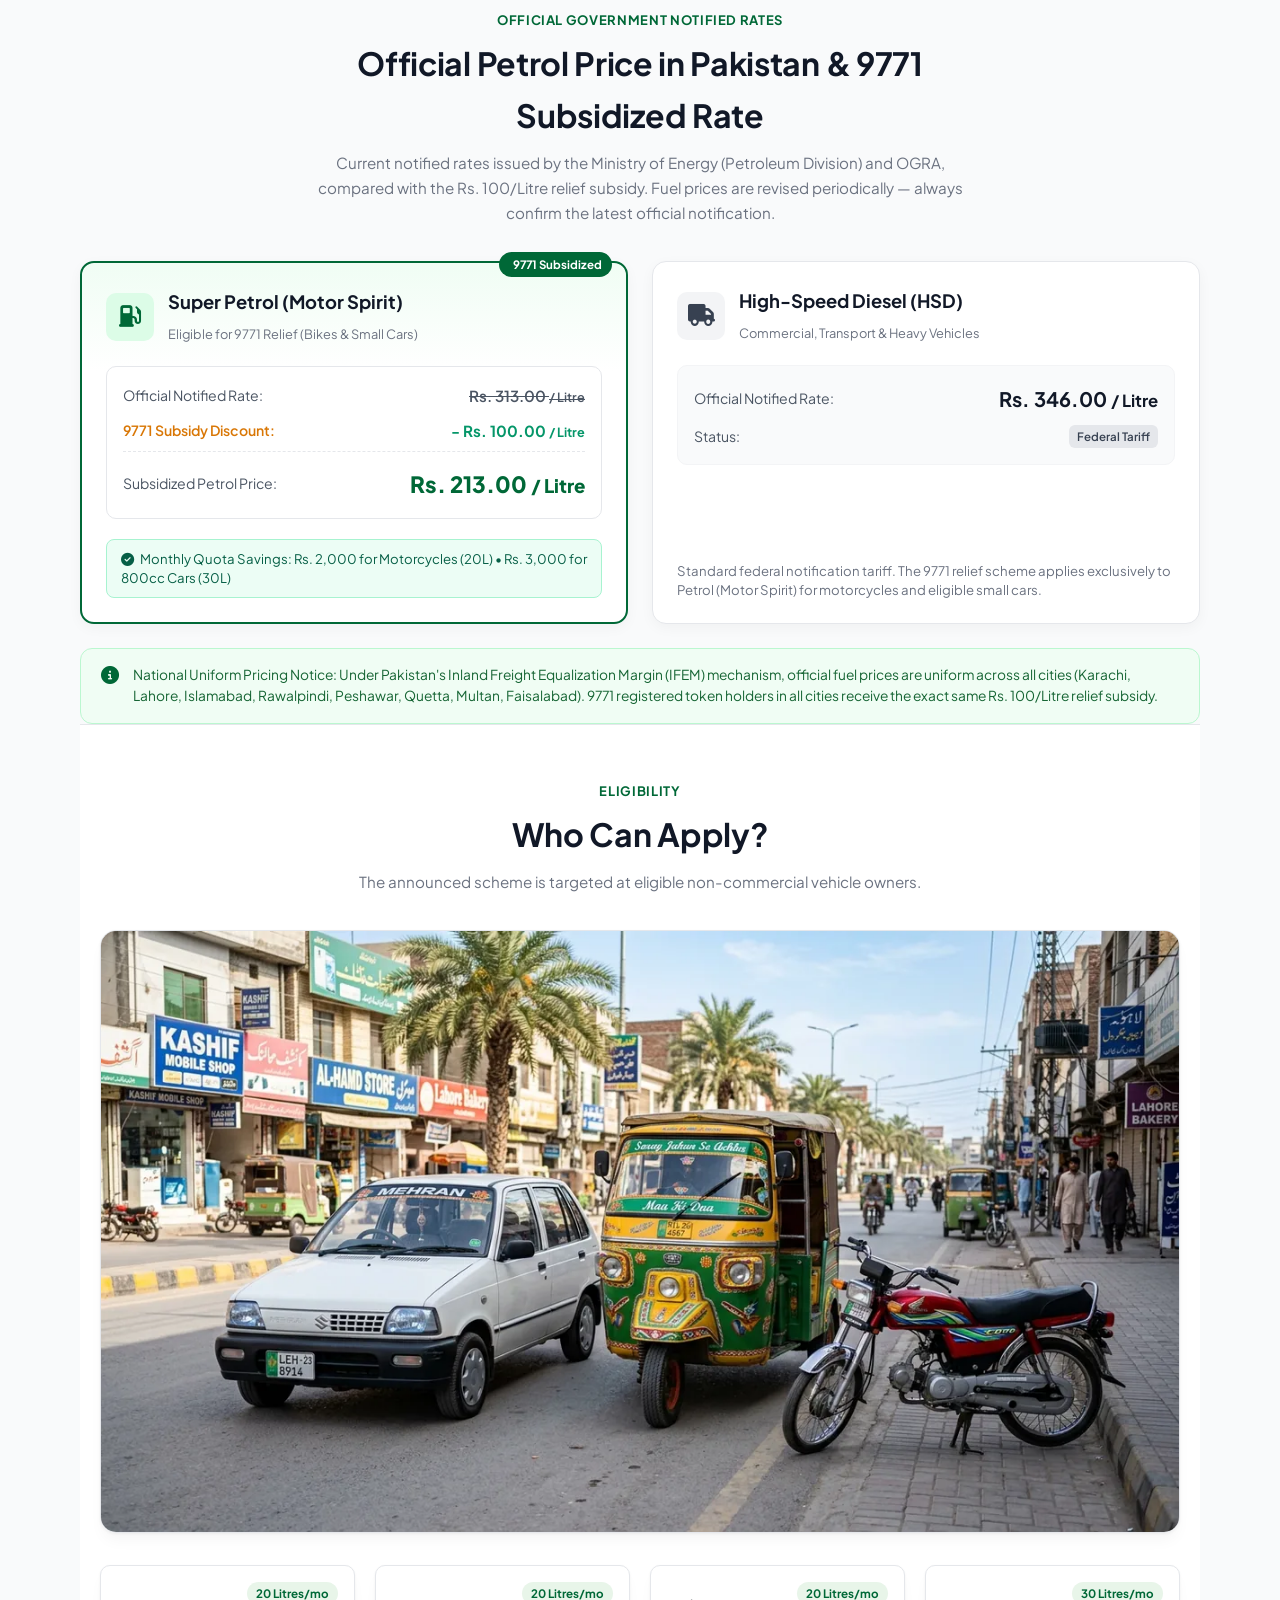
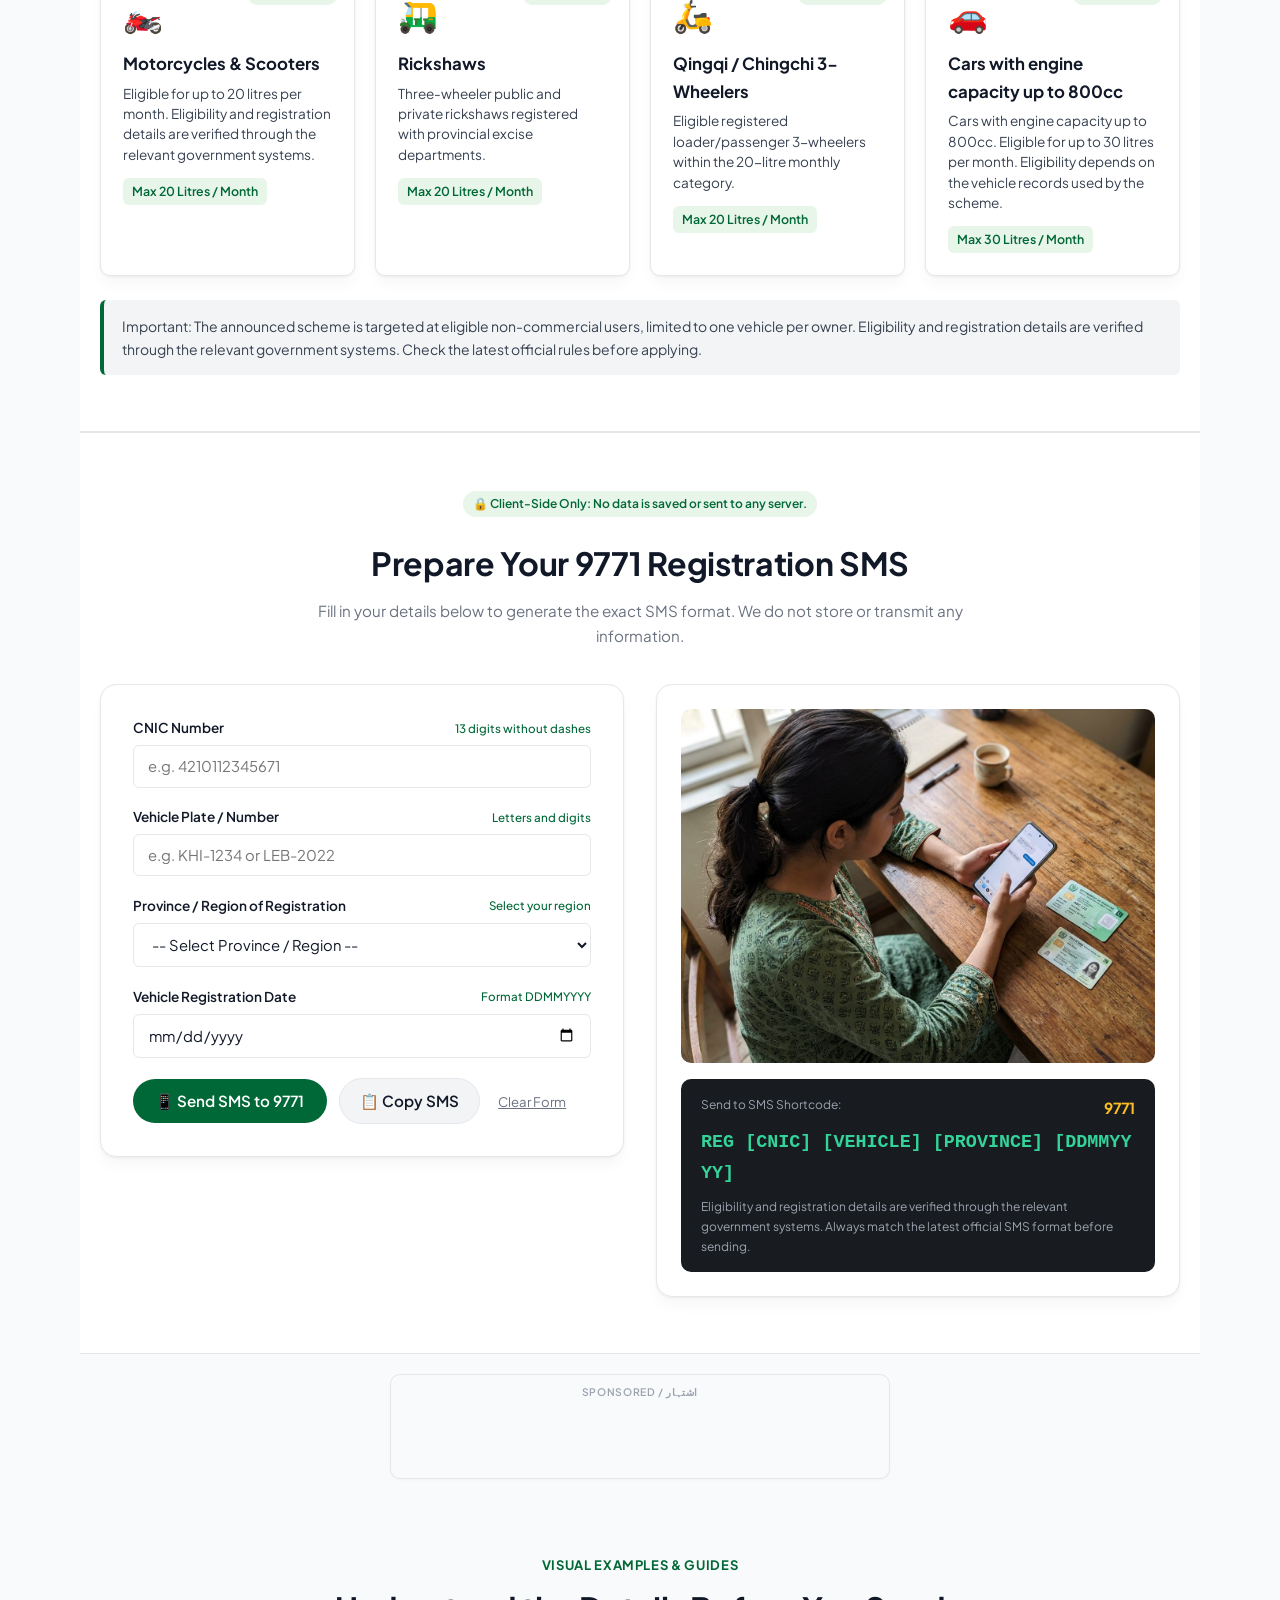
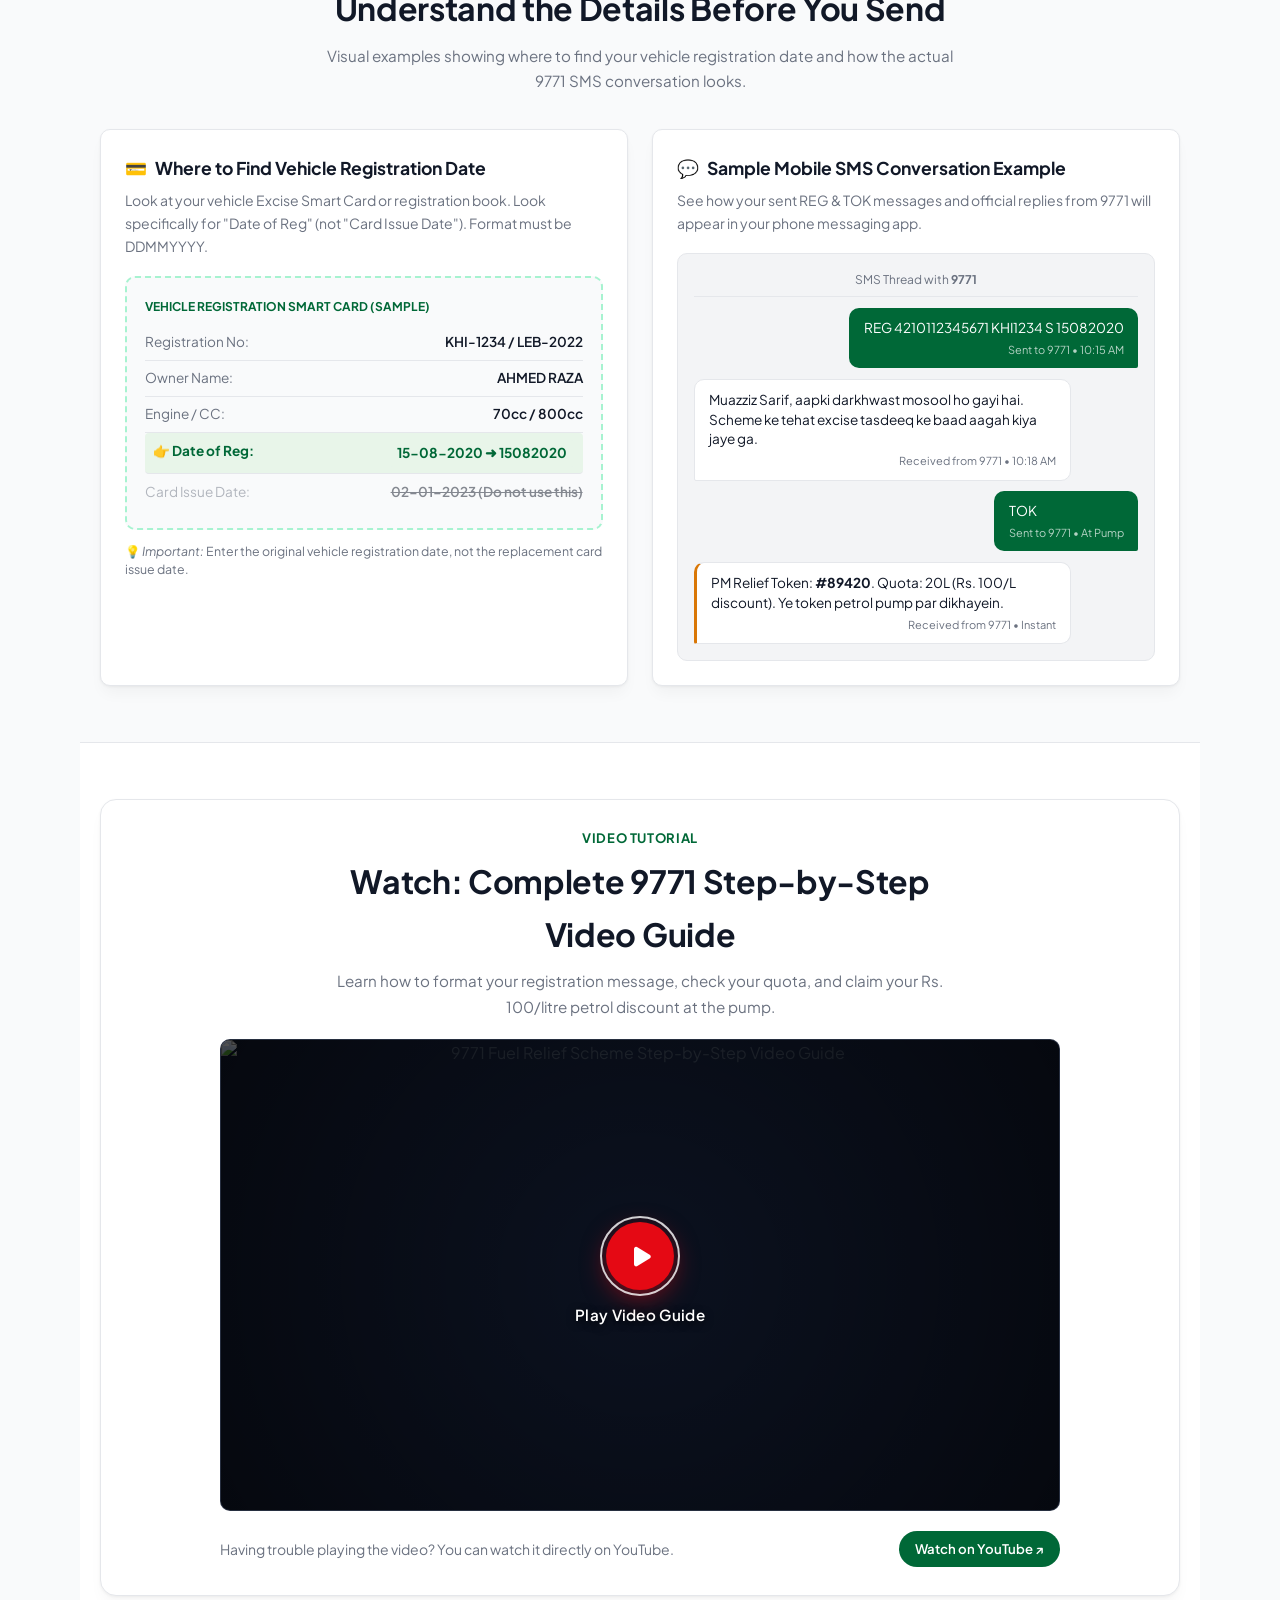
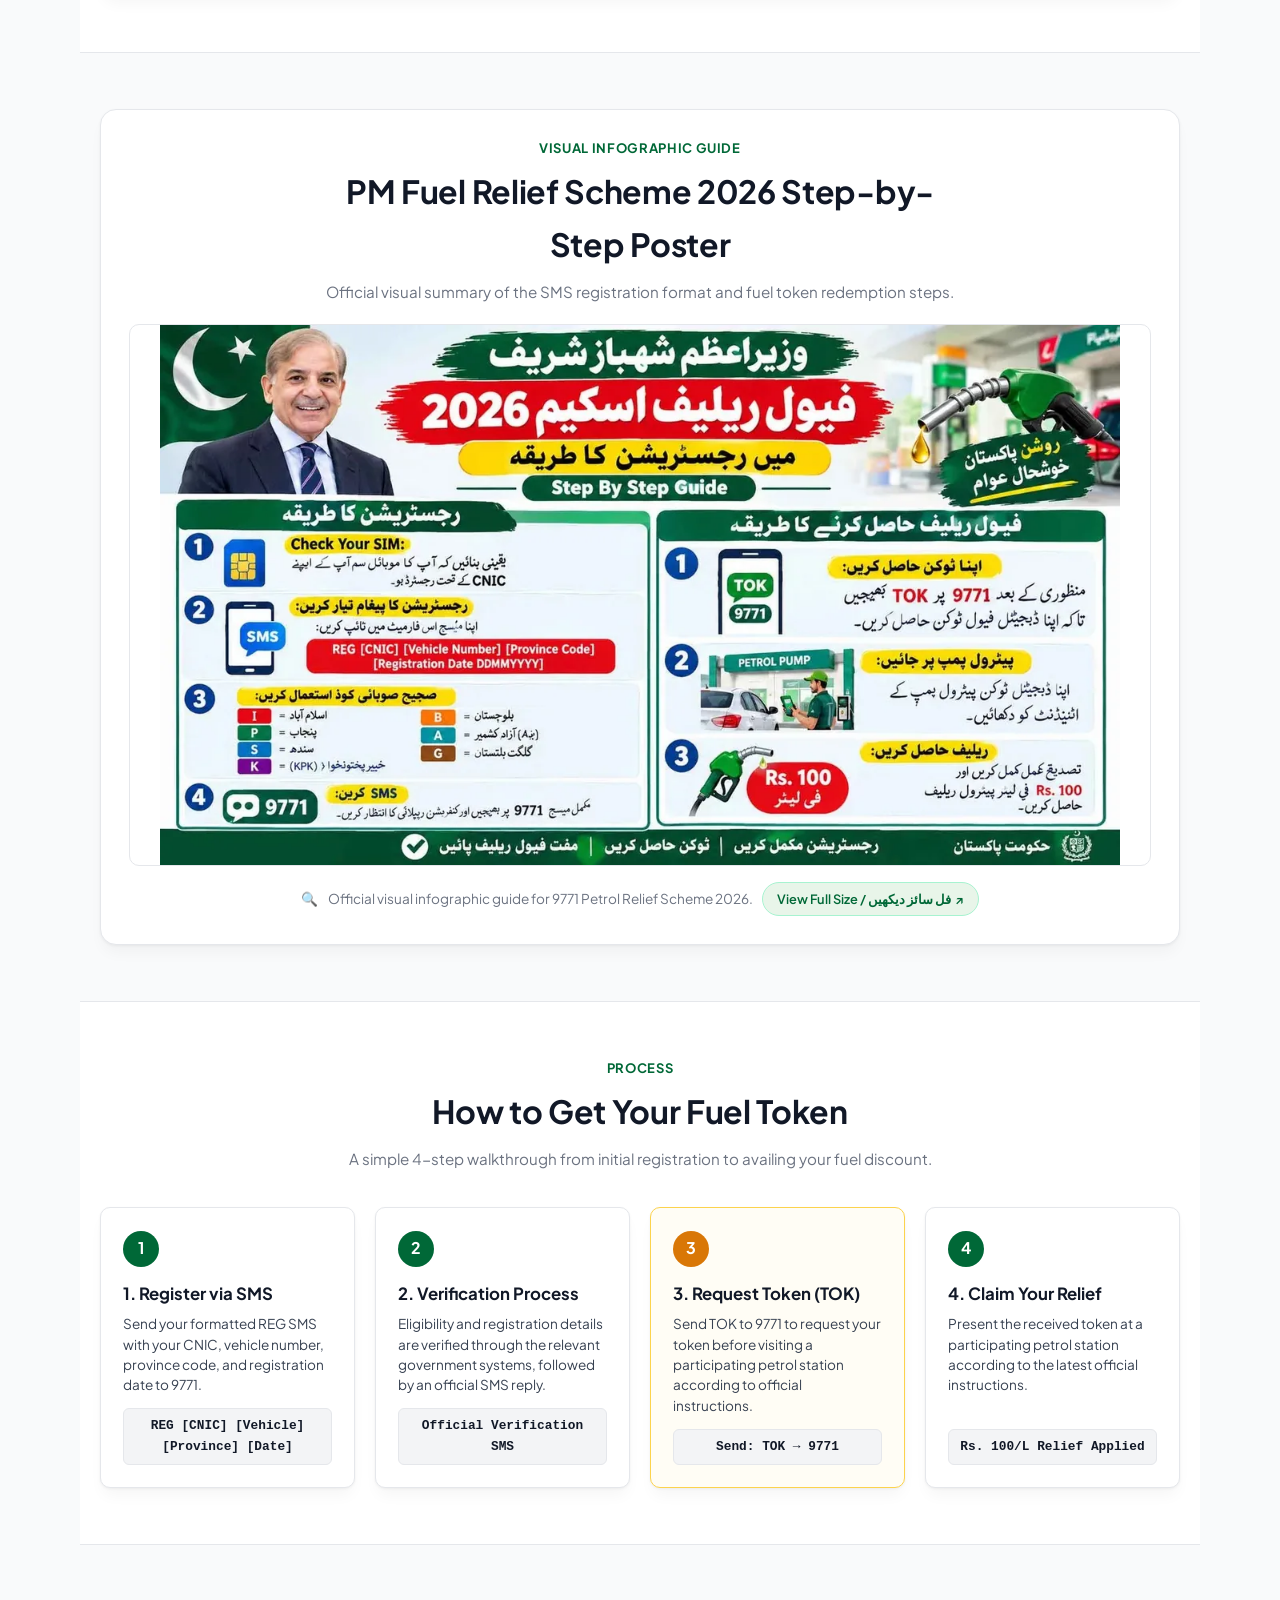
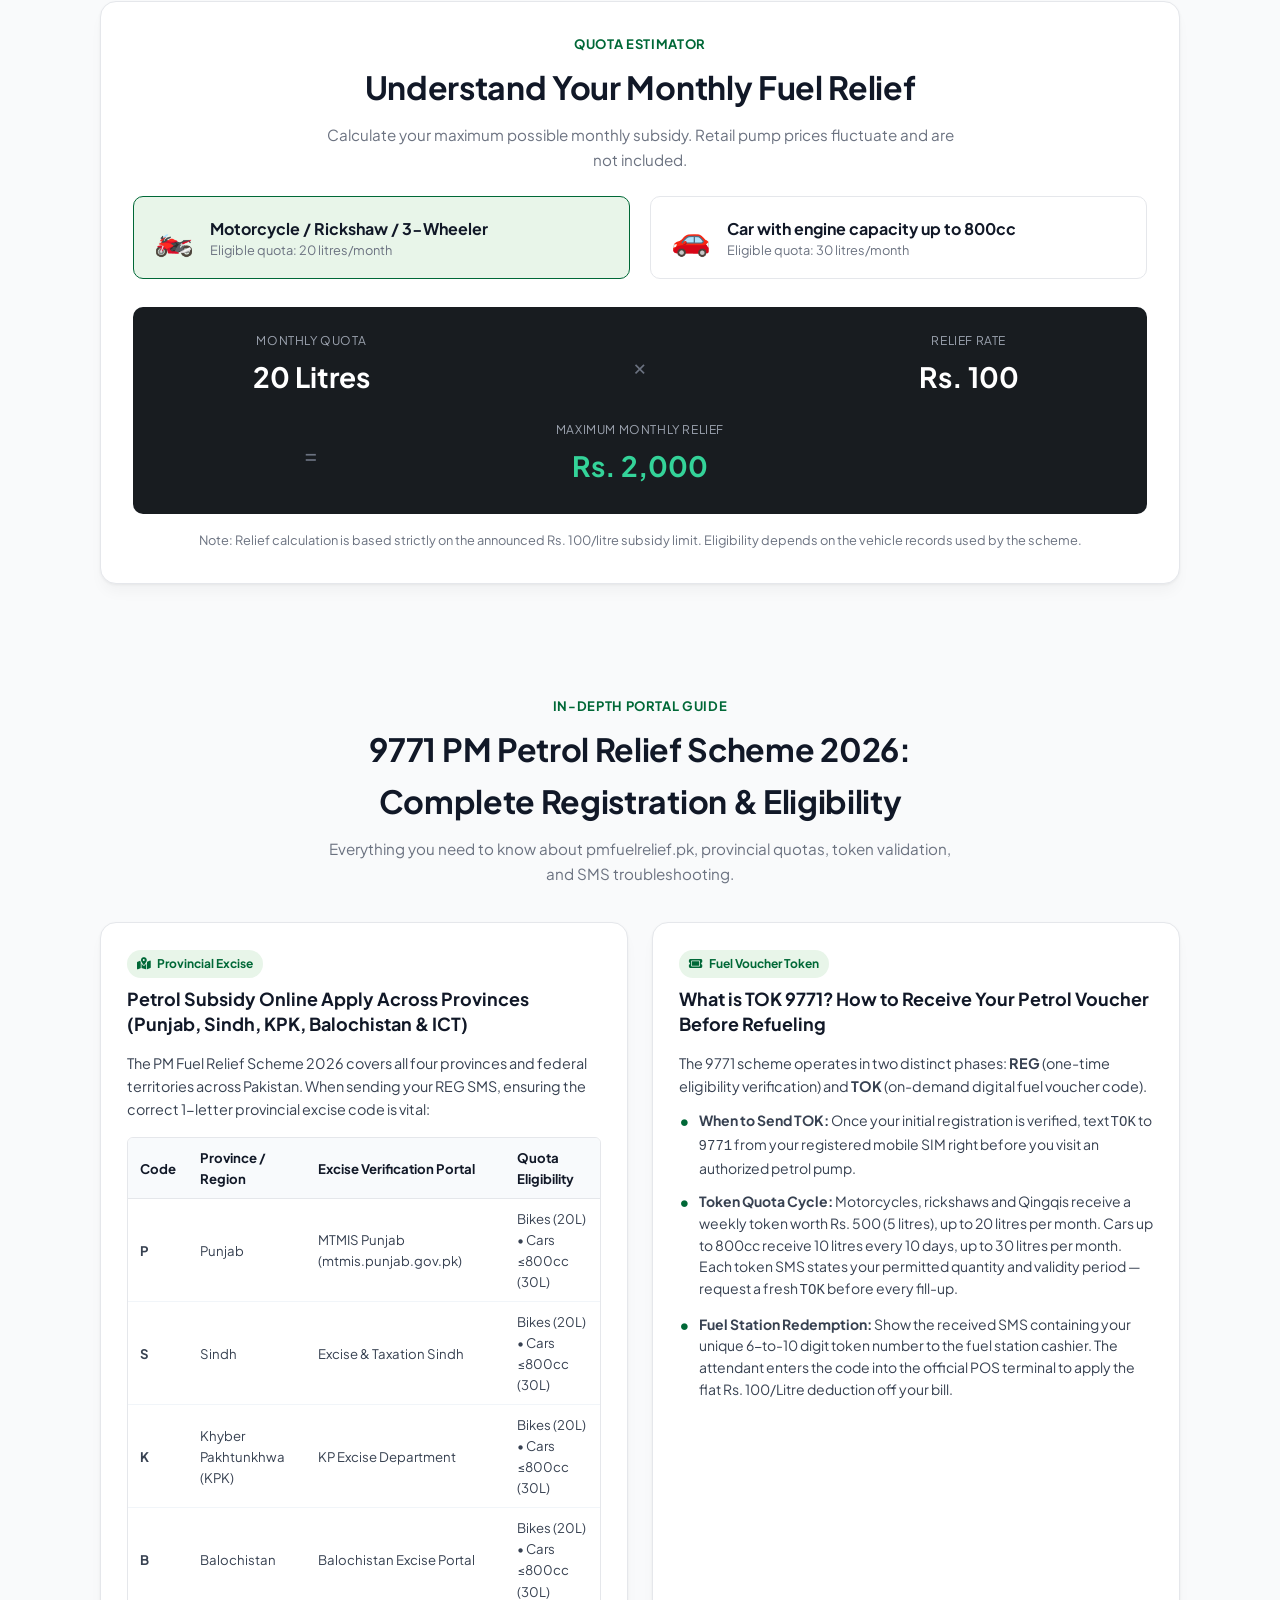
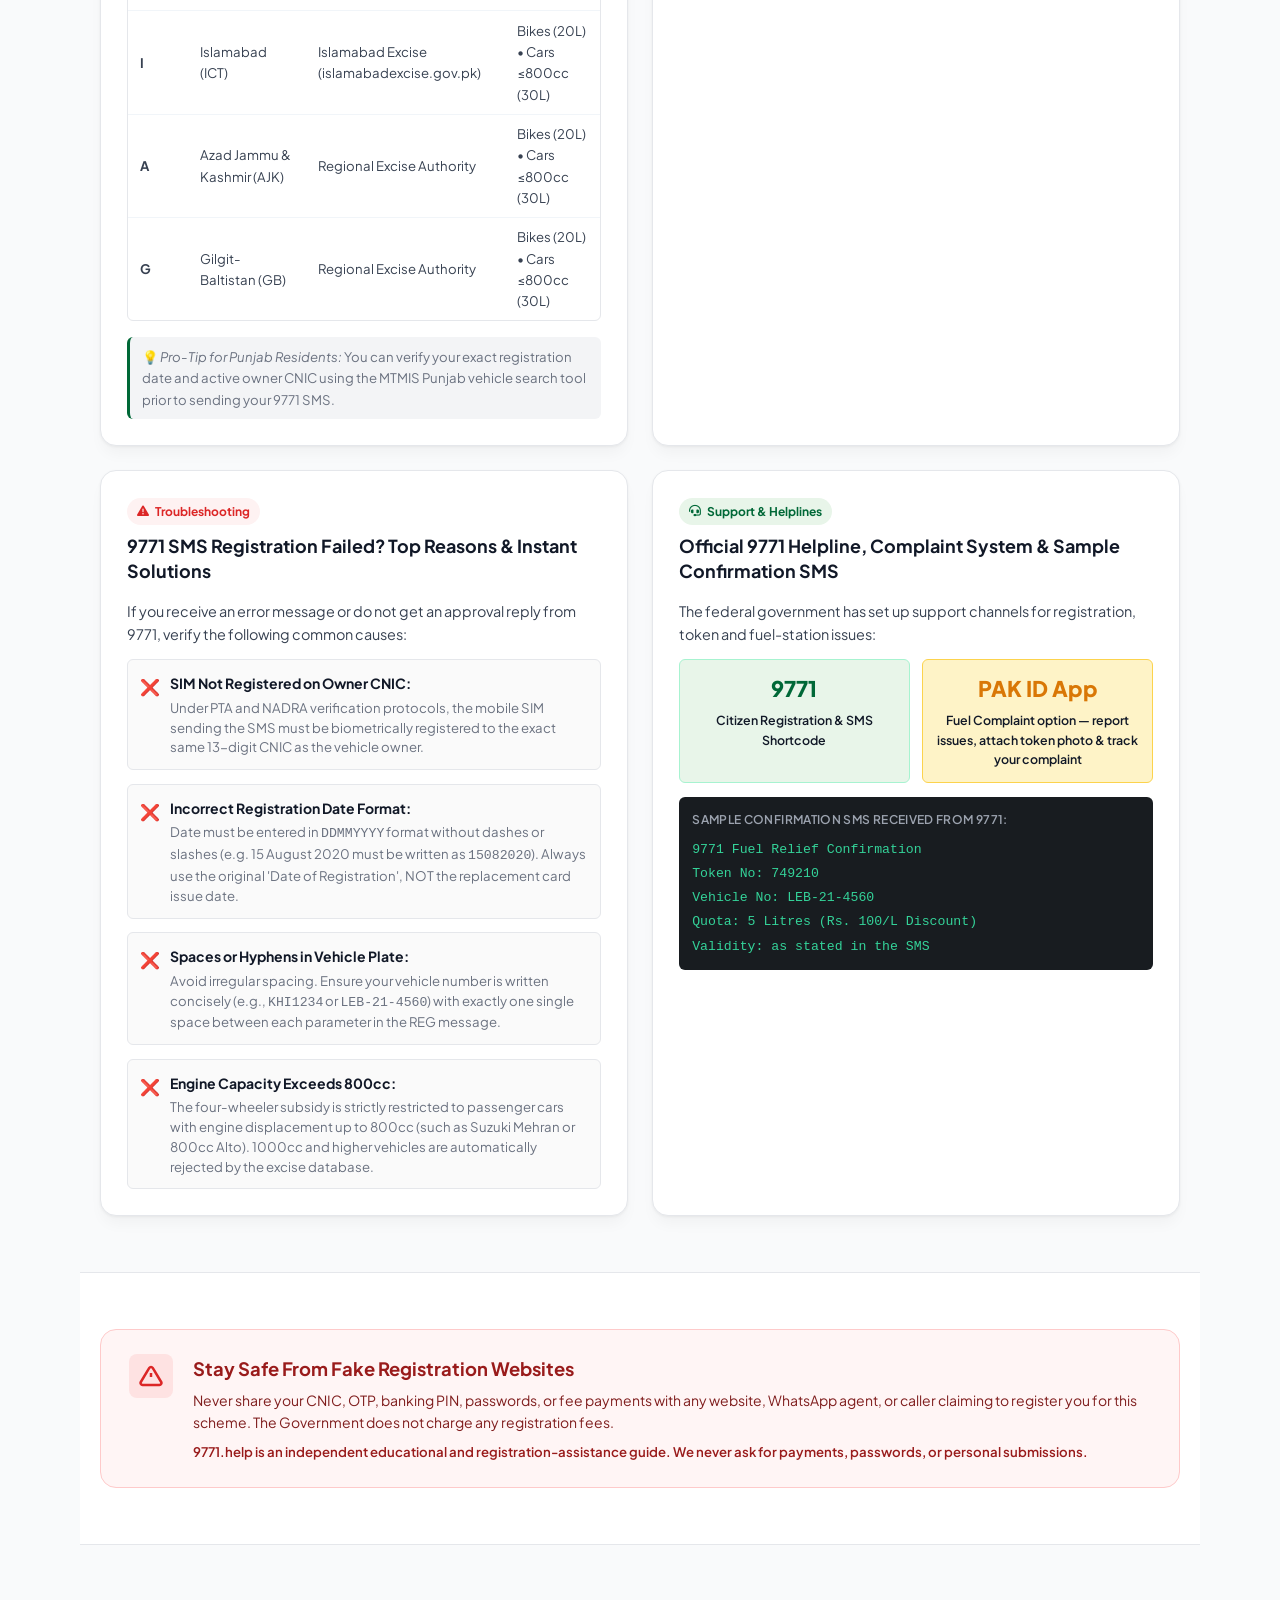
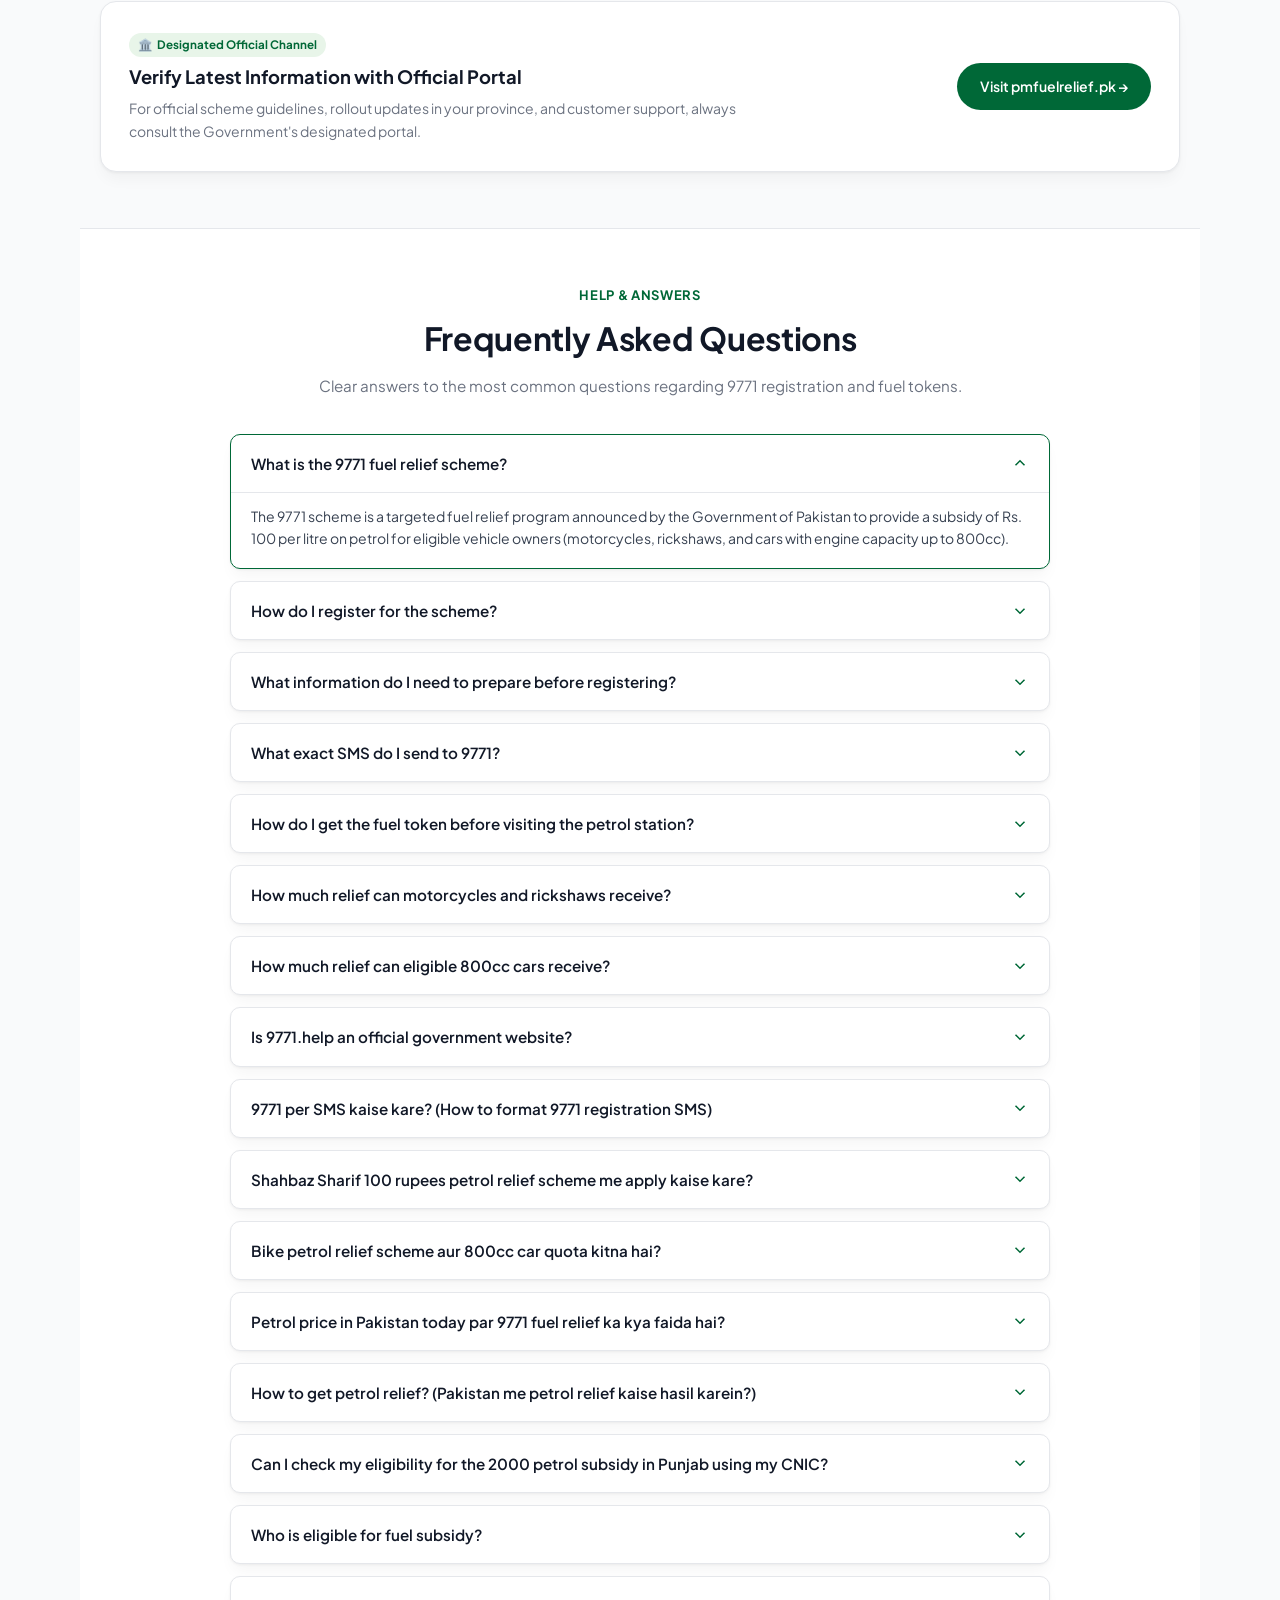
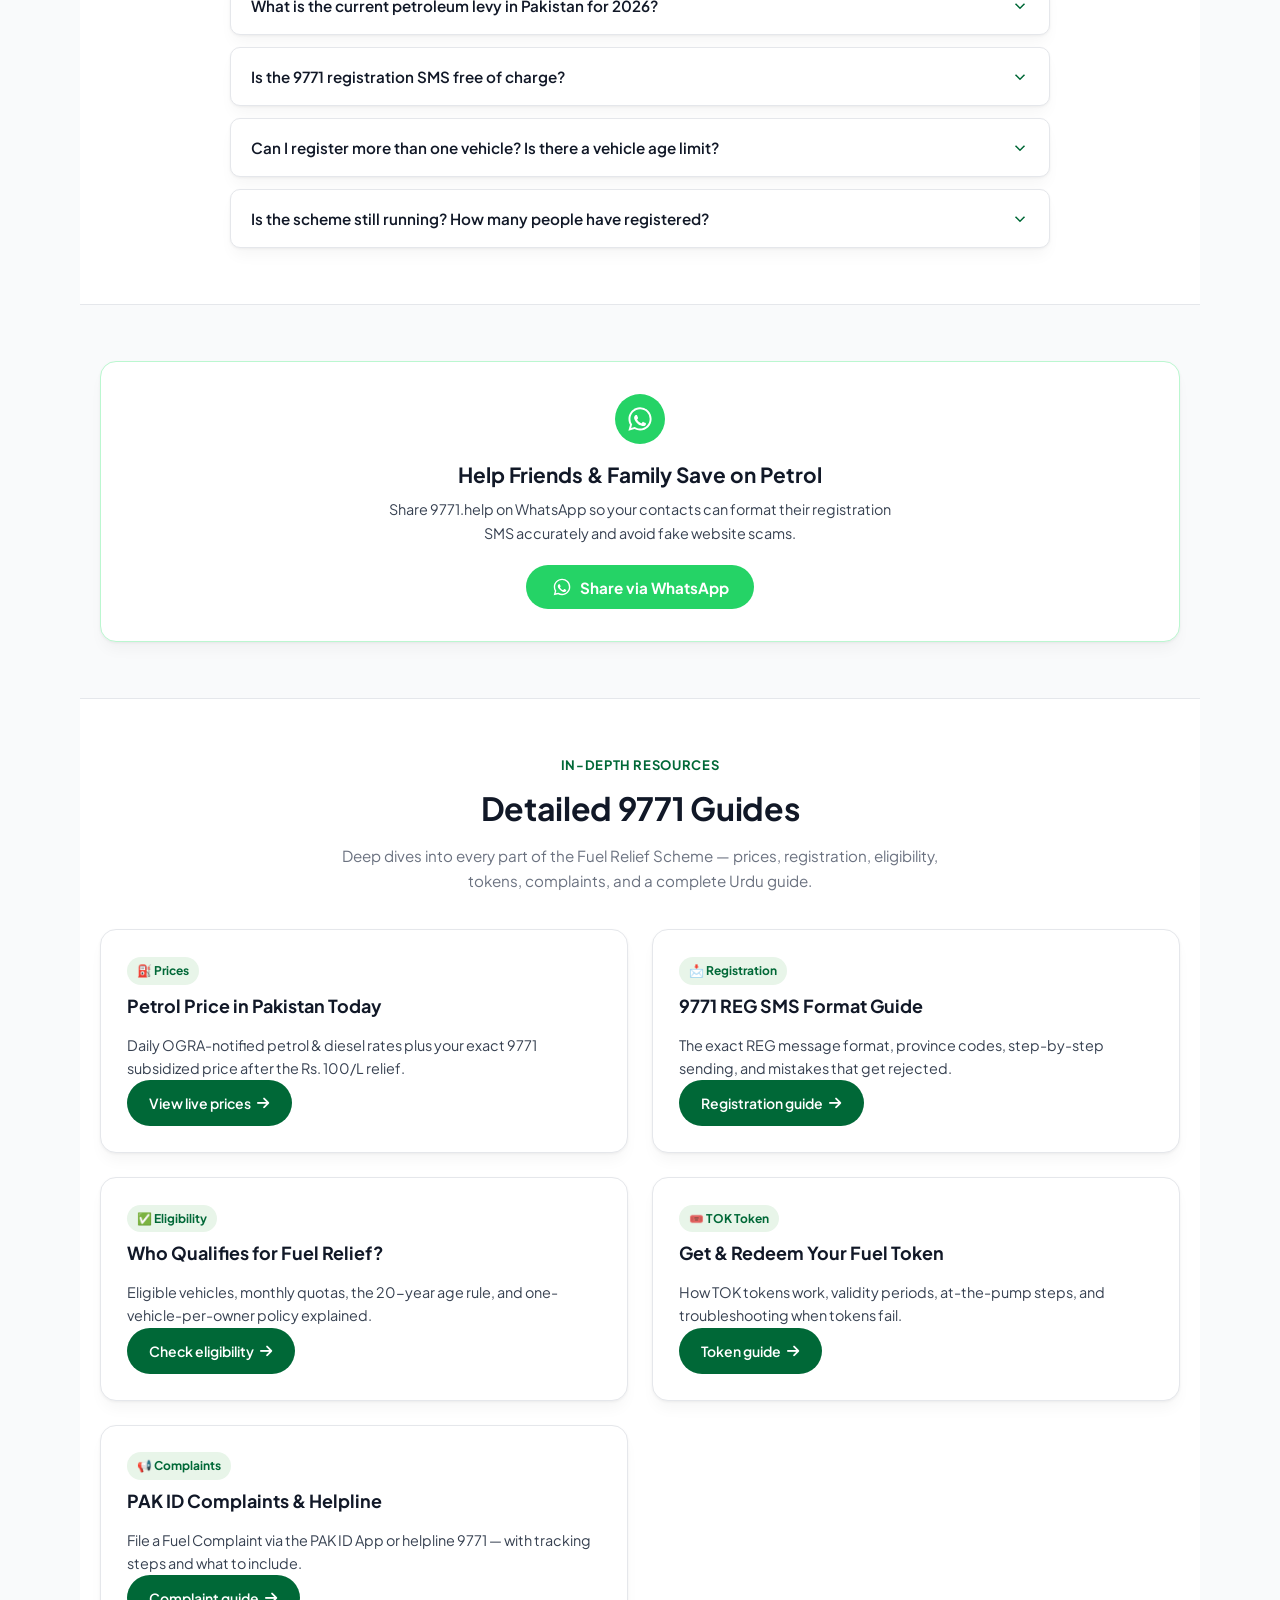
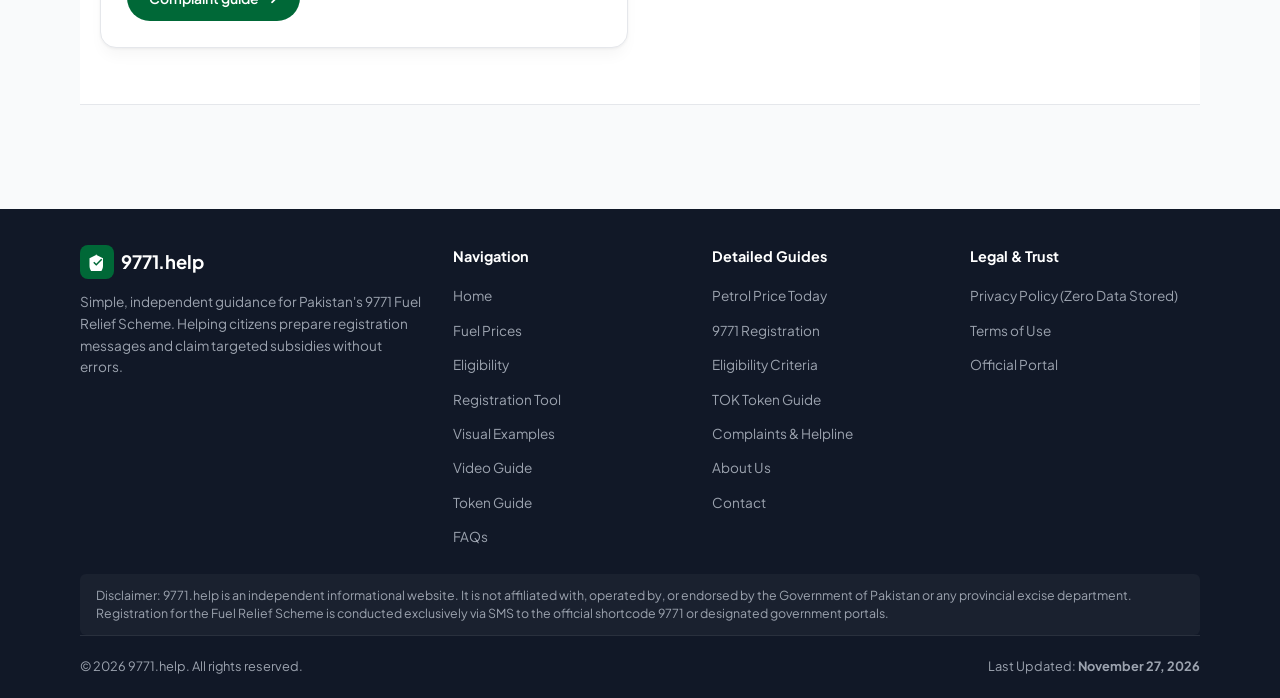
==== commit 40ed52b8: "auto: daily fuel price update" ====
--- a/index.html
+++ b/index.html
@@ -78,7 +78,7 @@
         "description": "Complete guide to 9771 fuel quota online apply, REG SMS format, Rs. 100/Litre petrol subsidy token, Punjab MTMIS verification, and troubleshooting.",
         "inLanguage": ["en", "ur"],
         "datePublished": "2026-09-15T00:00:00+05:00",
-        "dateModified": "2026-11-26T10:00:00+05:00",
+        "dateModified": "2026-11-27T10:00:00+05:00",
         "author": {
           "@type": "Organization",
           "name": "9771 Help Editorial"
@@ -515,7 +515,7 @@
             <div class="fuel-pricing-block">
               <div class="price-row">
                 <span class="price-label" data-i18n="fuelOgraRate">Official Notified Rate:</span>
-                <span class="price-val-regular">Rs. 314.00 <small>/ Litre</small></span>
+                <span class="price-val-regular">Rs. 313.00 <small>/ Litre</small></span>
               </div>
               <div class="price-row discount-row">
                 <span class="price-label" data-i18n="fuel9771Discount">9771 Subsidy Discount:</span>
@@ -523,7 +523,7 @@
               </div>
               <div class="price-row net-row">
                 <span class="price-label" data-i18n="fuelNetRate">Subsidized Petrol Price:</span>
-                <span class="price-val-subsidized">Rs. 214.00 <small>/ Litre</small></span>
+                <span class="price-val-subsidized">Rs. 213.00 <small>/ Litre</small></span>
               </div>
             </div>
             <div class="fuel-quota-savings">
@@ -543,7 +543,7 @@
             <div class="fuel-pricing-block">
               <div class="price-row">
                 <span class="price-label" data-i18n="fuelMarketRateLabel">Official Notified Rate:</span>
-                <span class="price-val-standard">Rs. 348.00 <small>/ Litre</small></span>
+                <span class="price-val-standard">Rs. 346.00 <small>/ Litre</small></span>
               </div>
               <div class="price-row">
                 <span class="price-label" data-i18n="fuelStatusLabel">Status:</span>
@@ -1615,7 +1615,7 @@
 
       <div class="footer-bottom">
         <span data-i18n="footerCopyright">© 2026 9771.help. All rights reserved.</span>
-        <span><span data-i18n="lastUpdatedText">Last Updated:</span> <strong id="last-updated-date">November 26, 2026</strong></span>
+        <span><span data-i18n="lastUpdatedText">Last Updated:</span> <strong id="last-updated-date">November 27, 2026</strong></span>
       </div>
     </div>
   </footer>
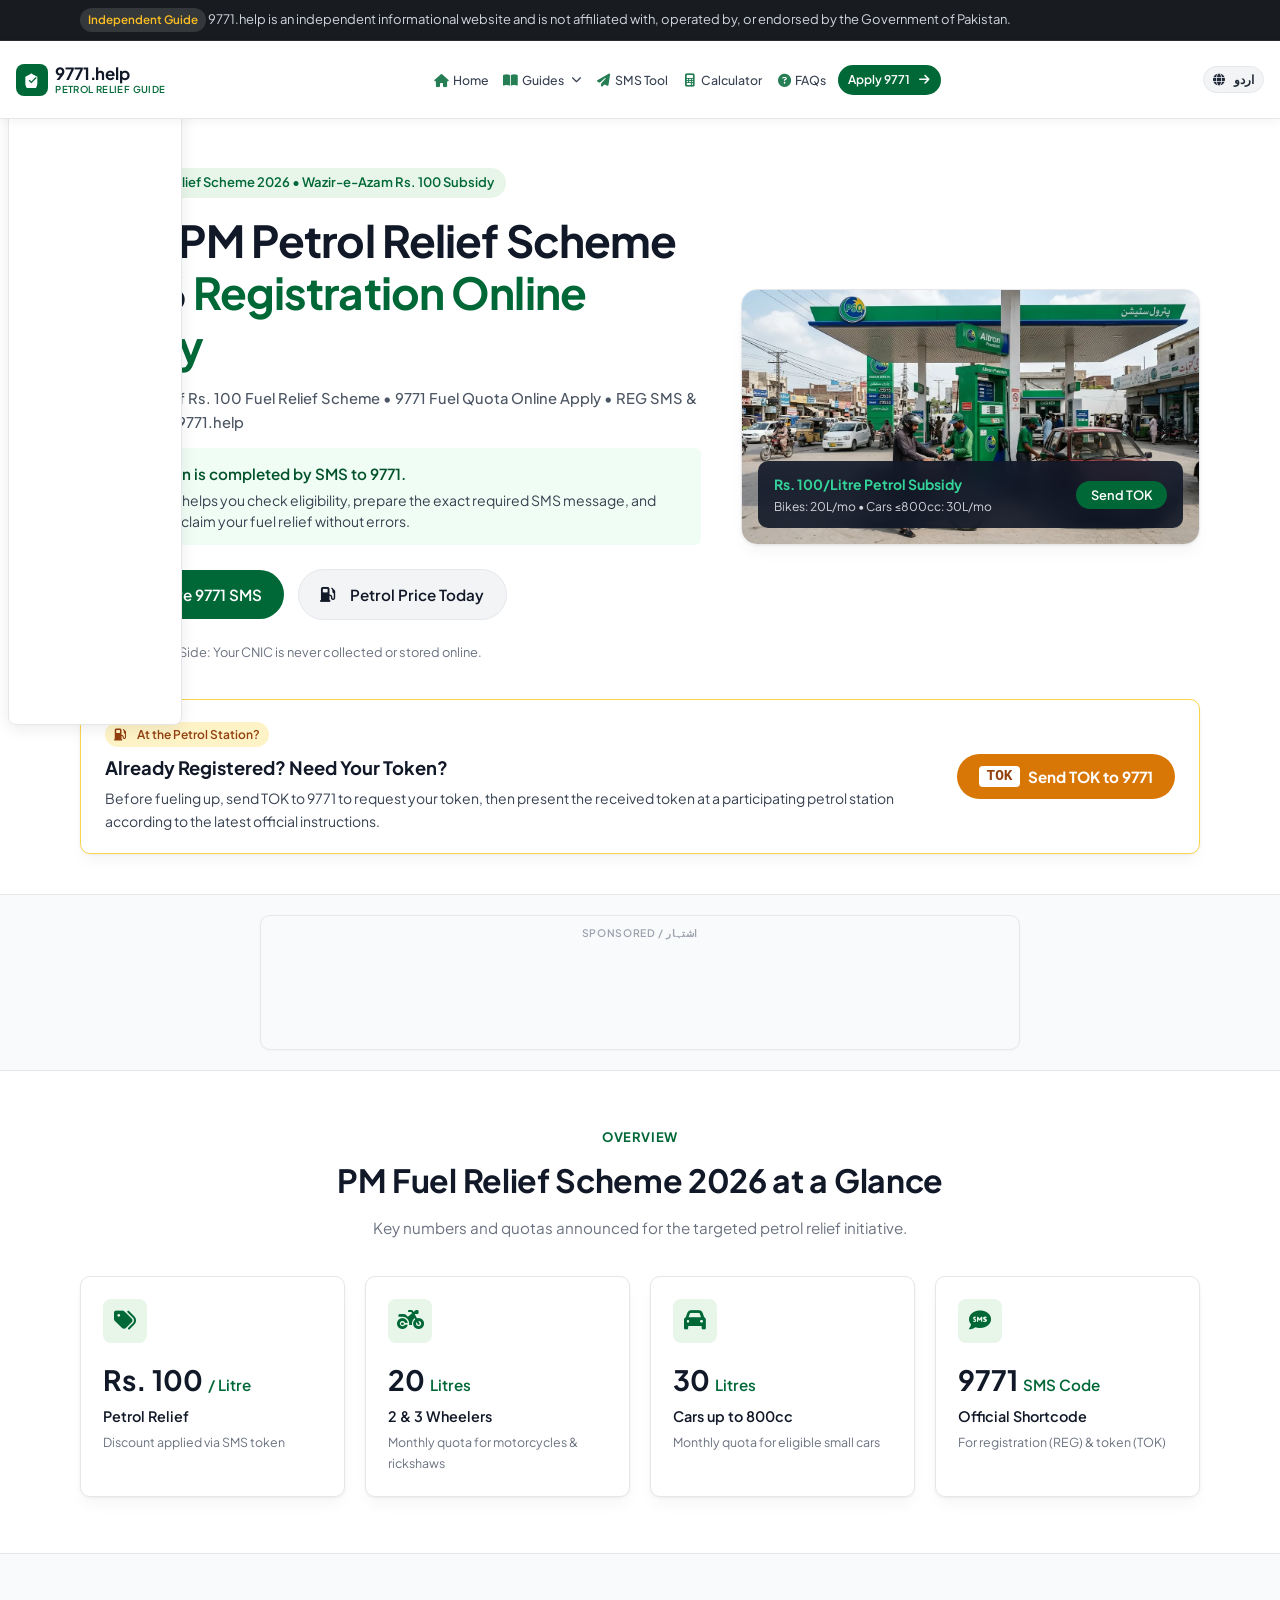
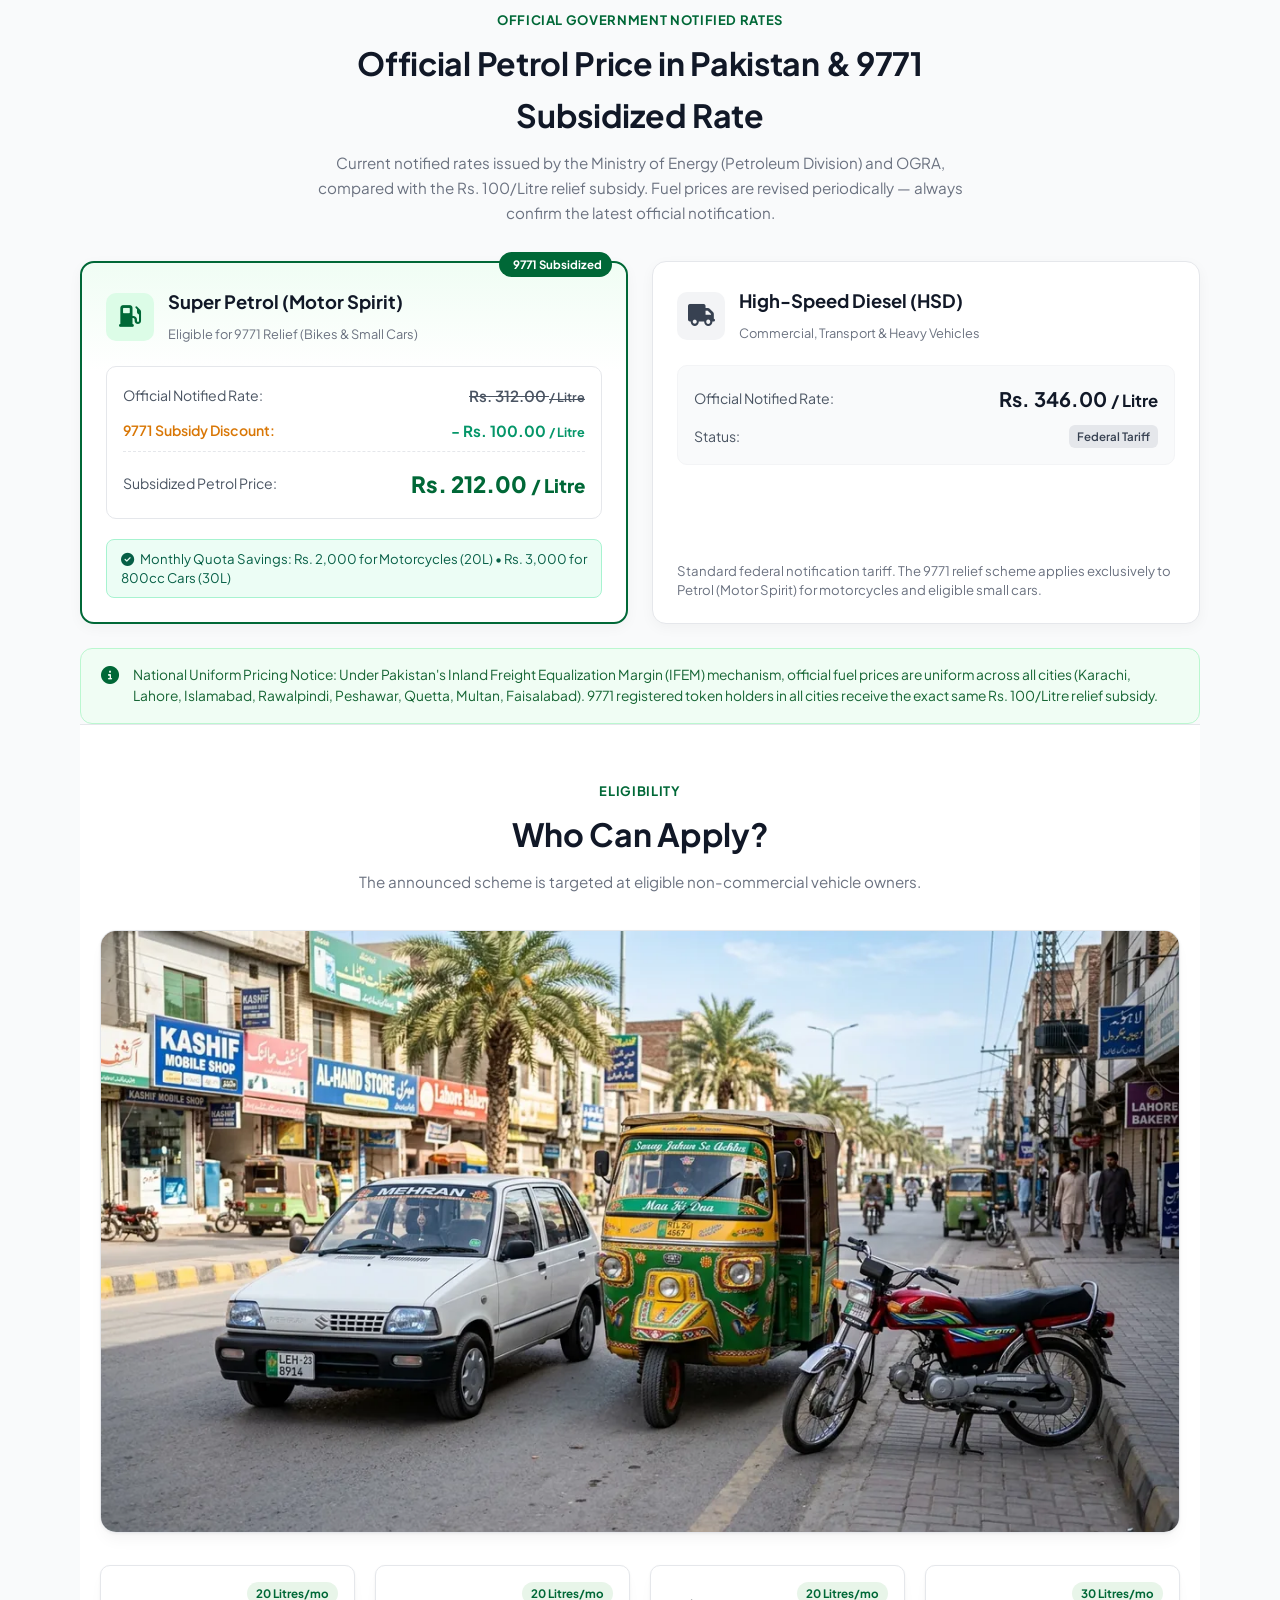
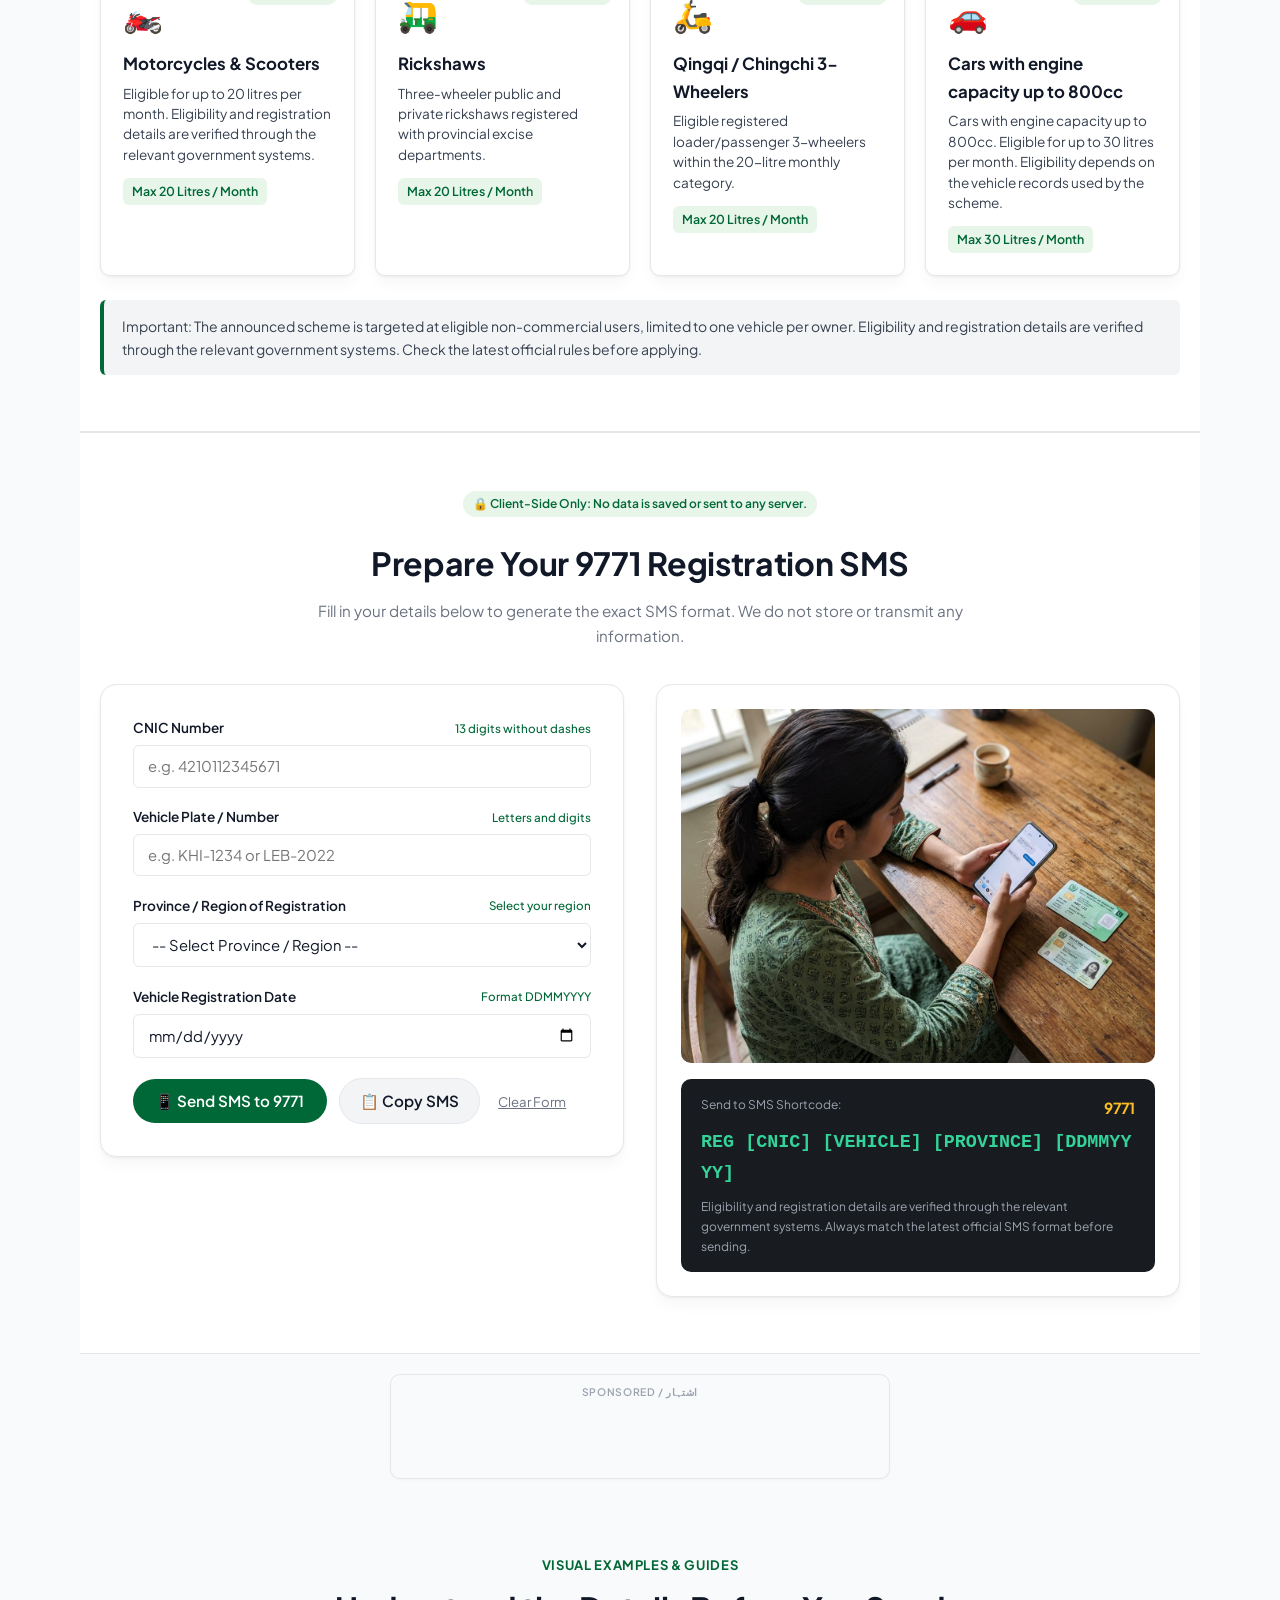
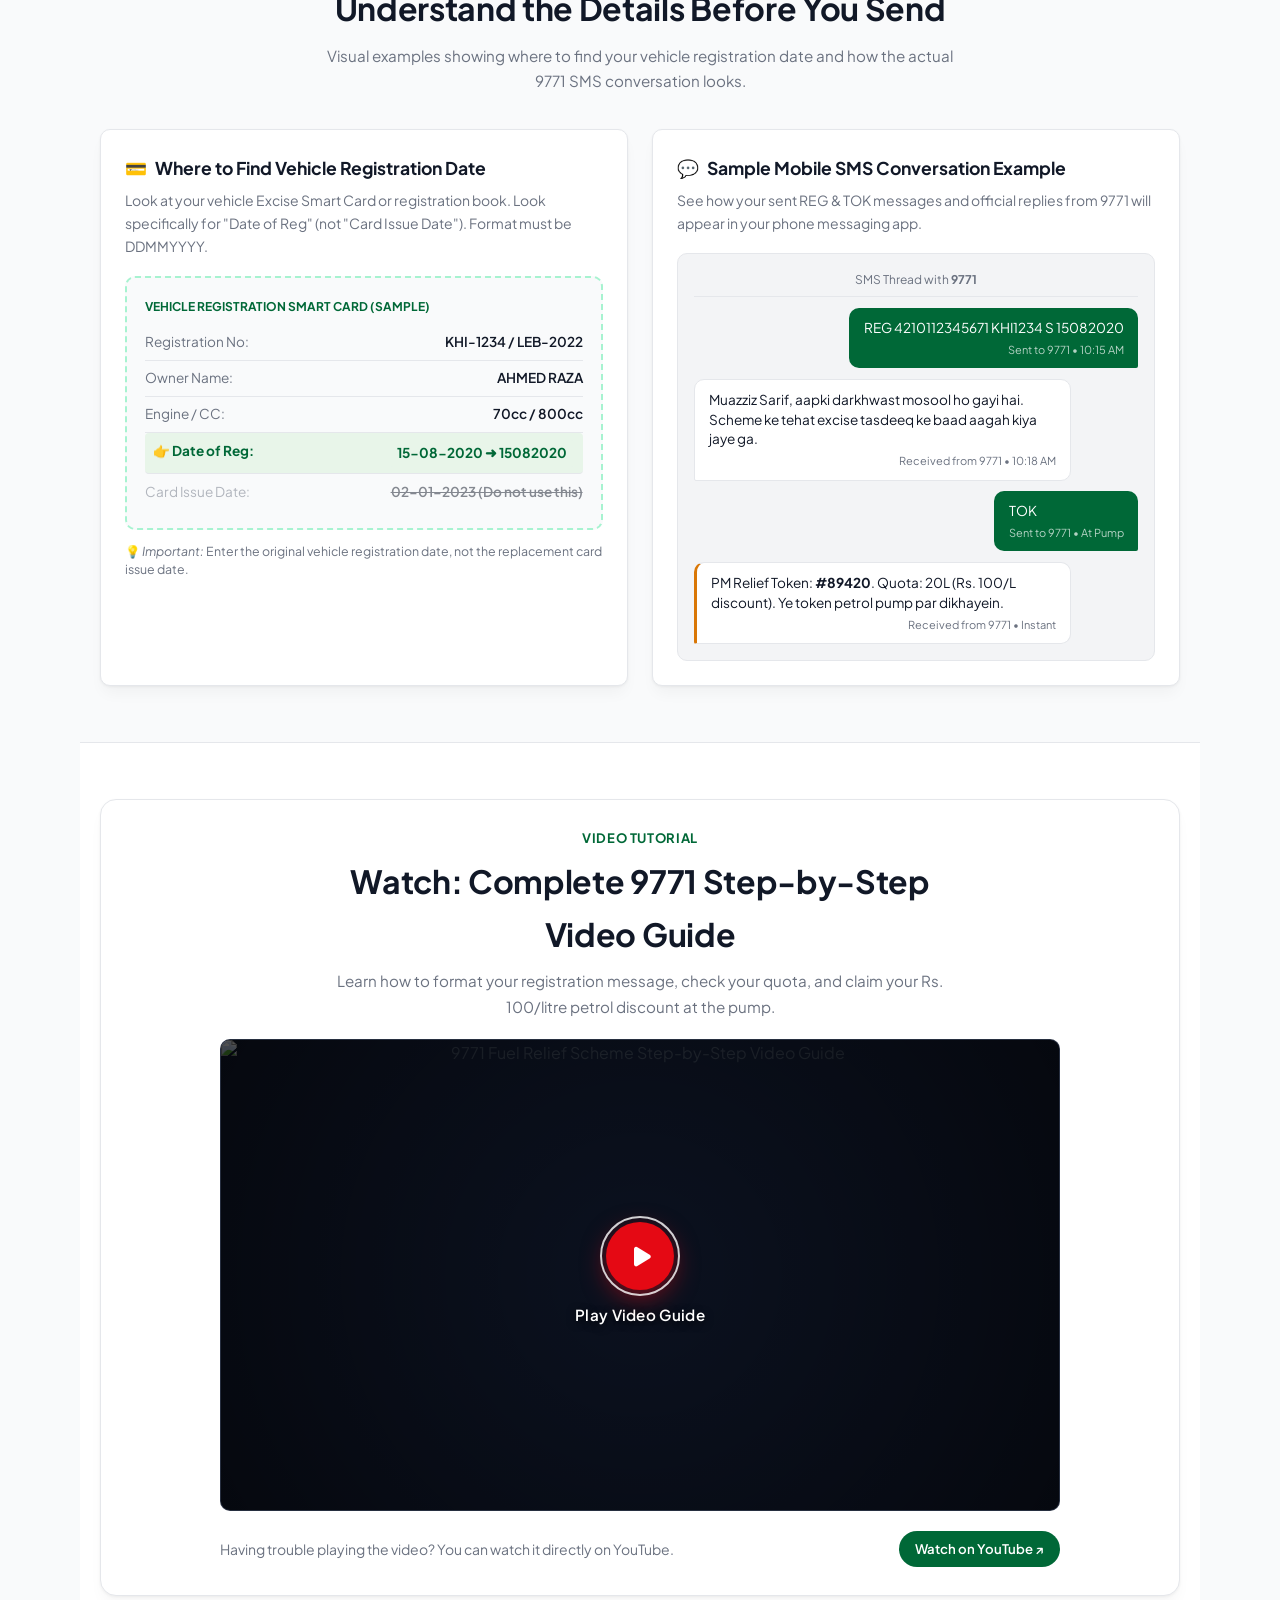
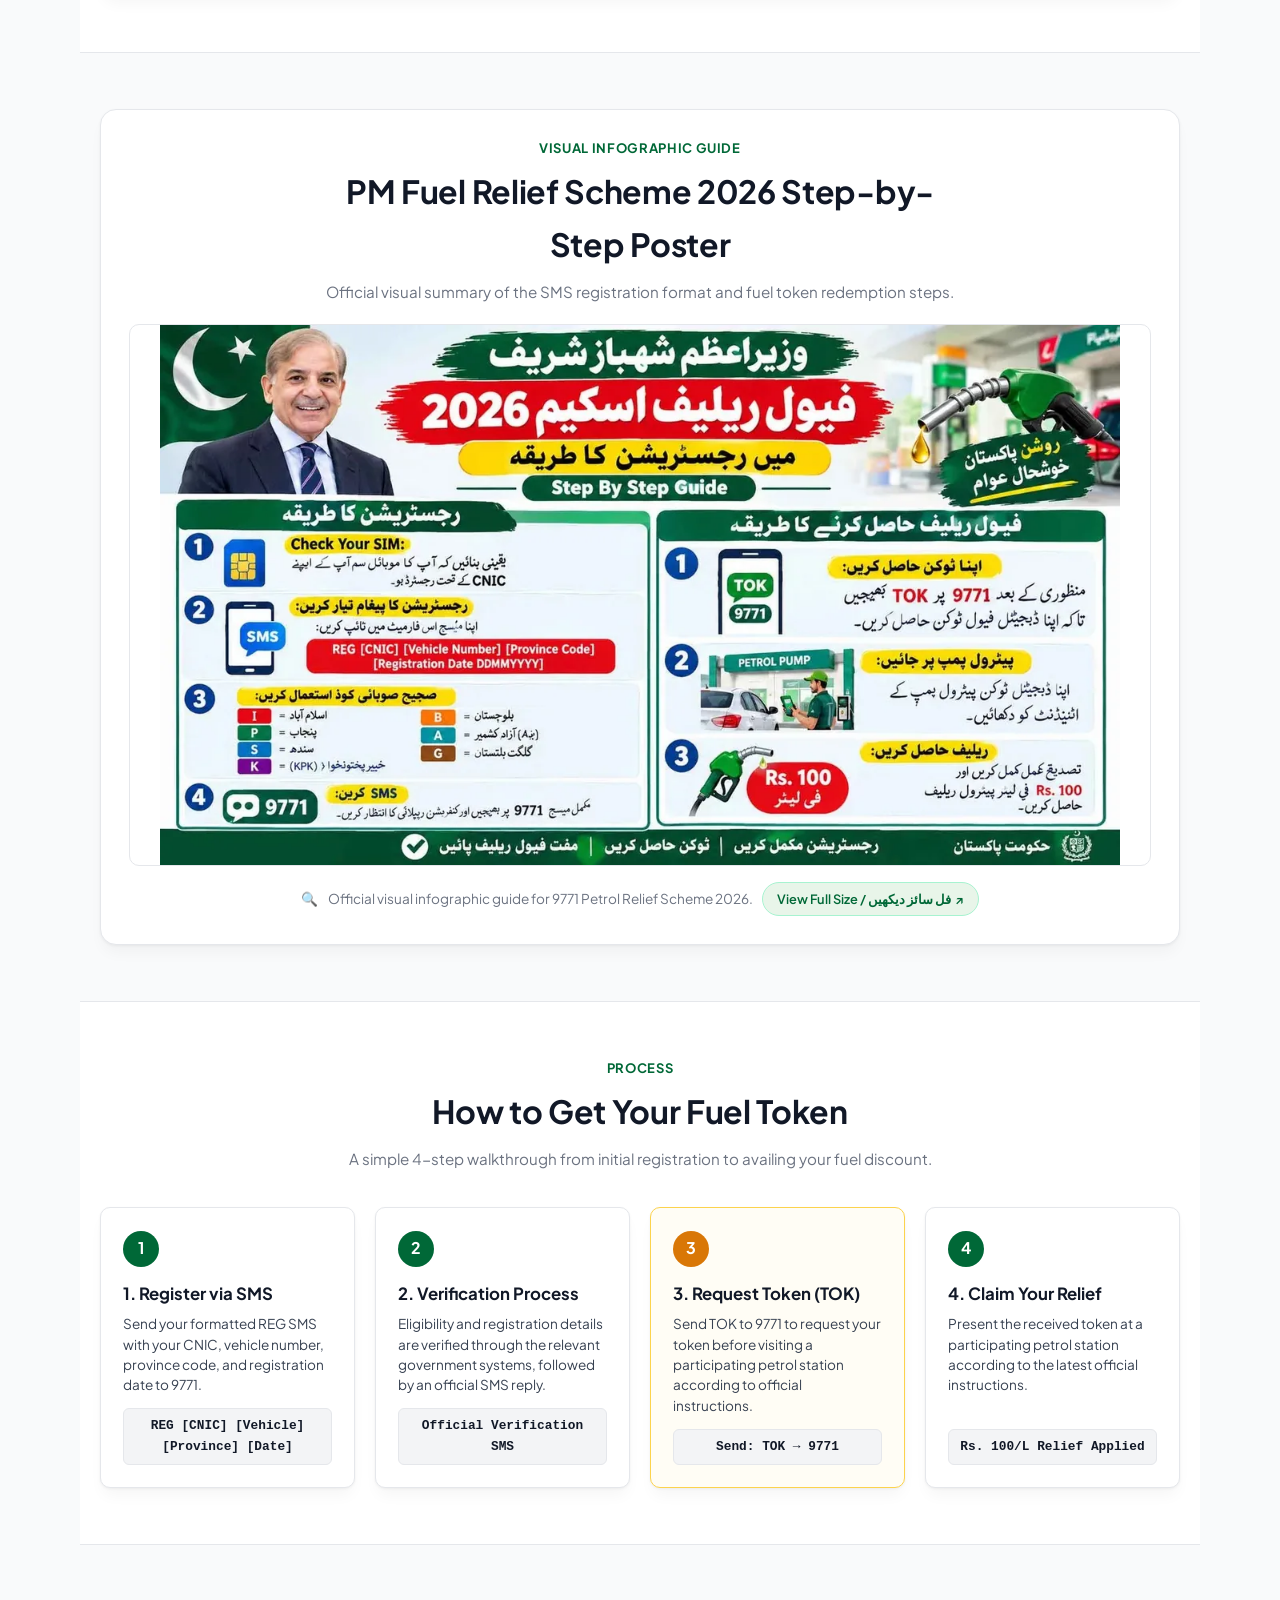
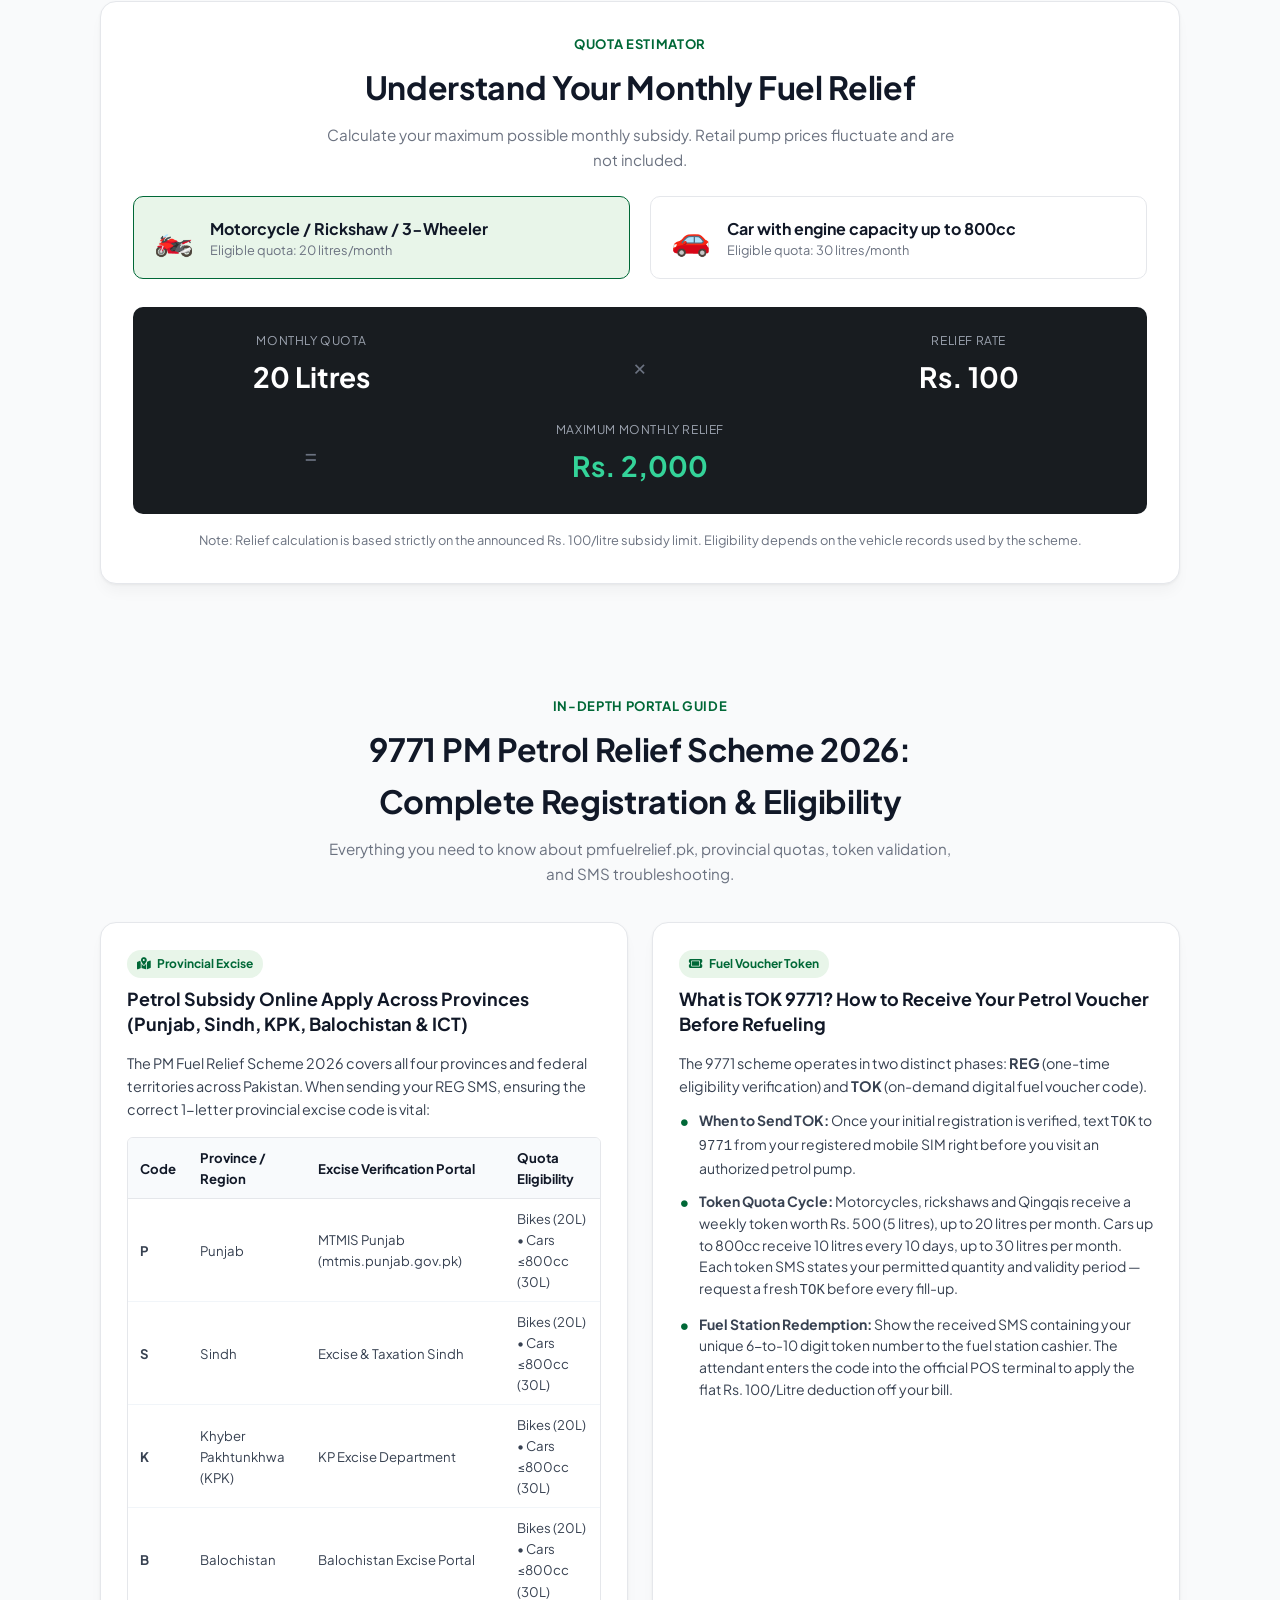
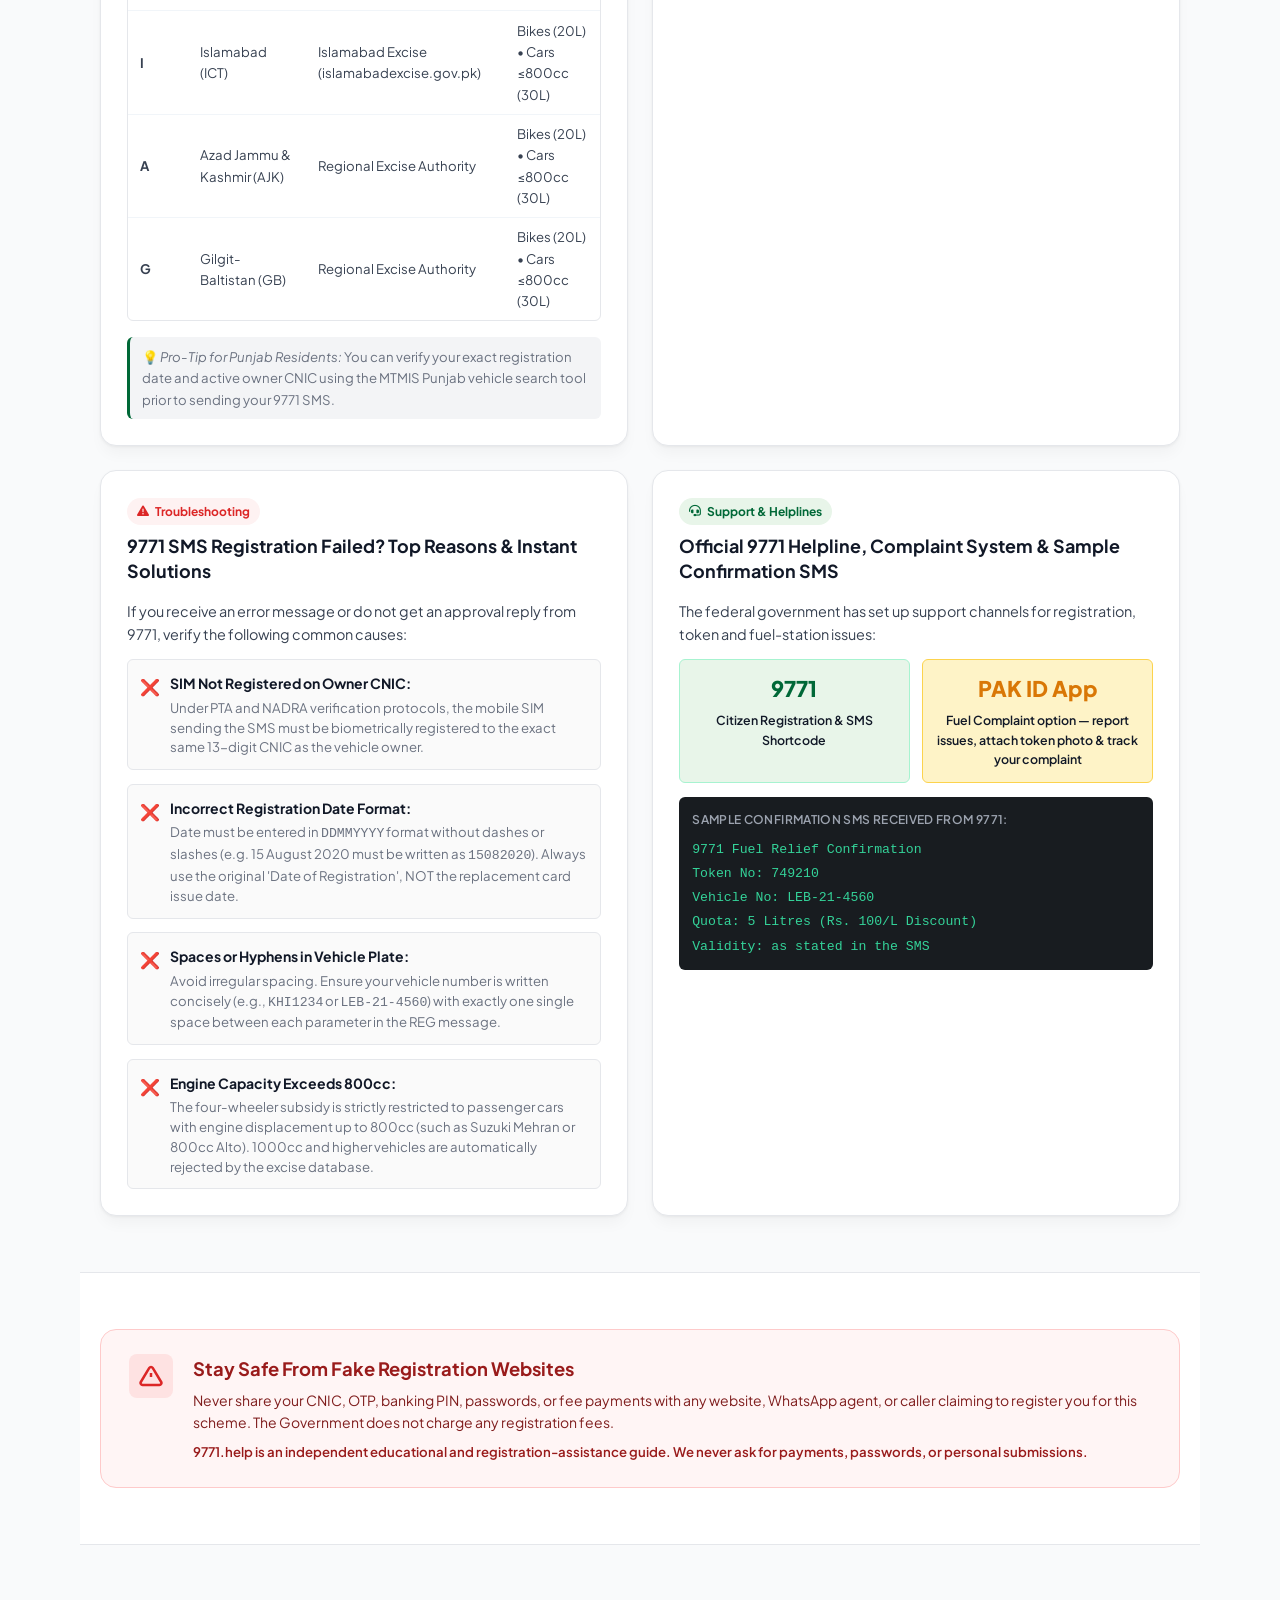
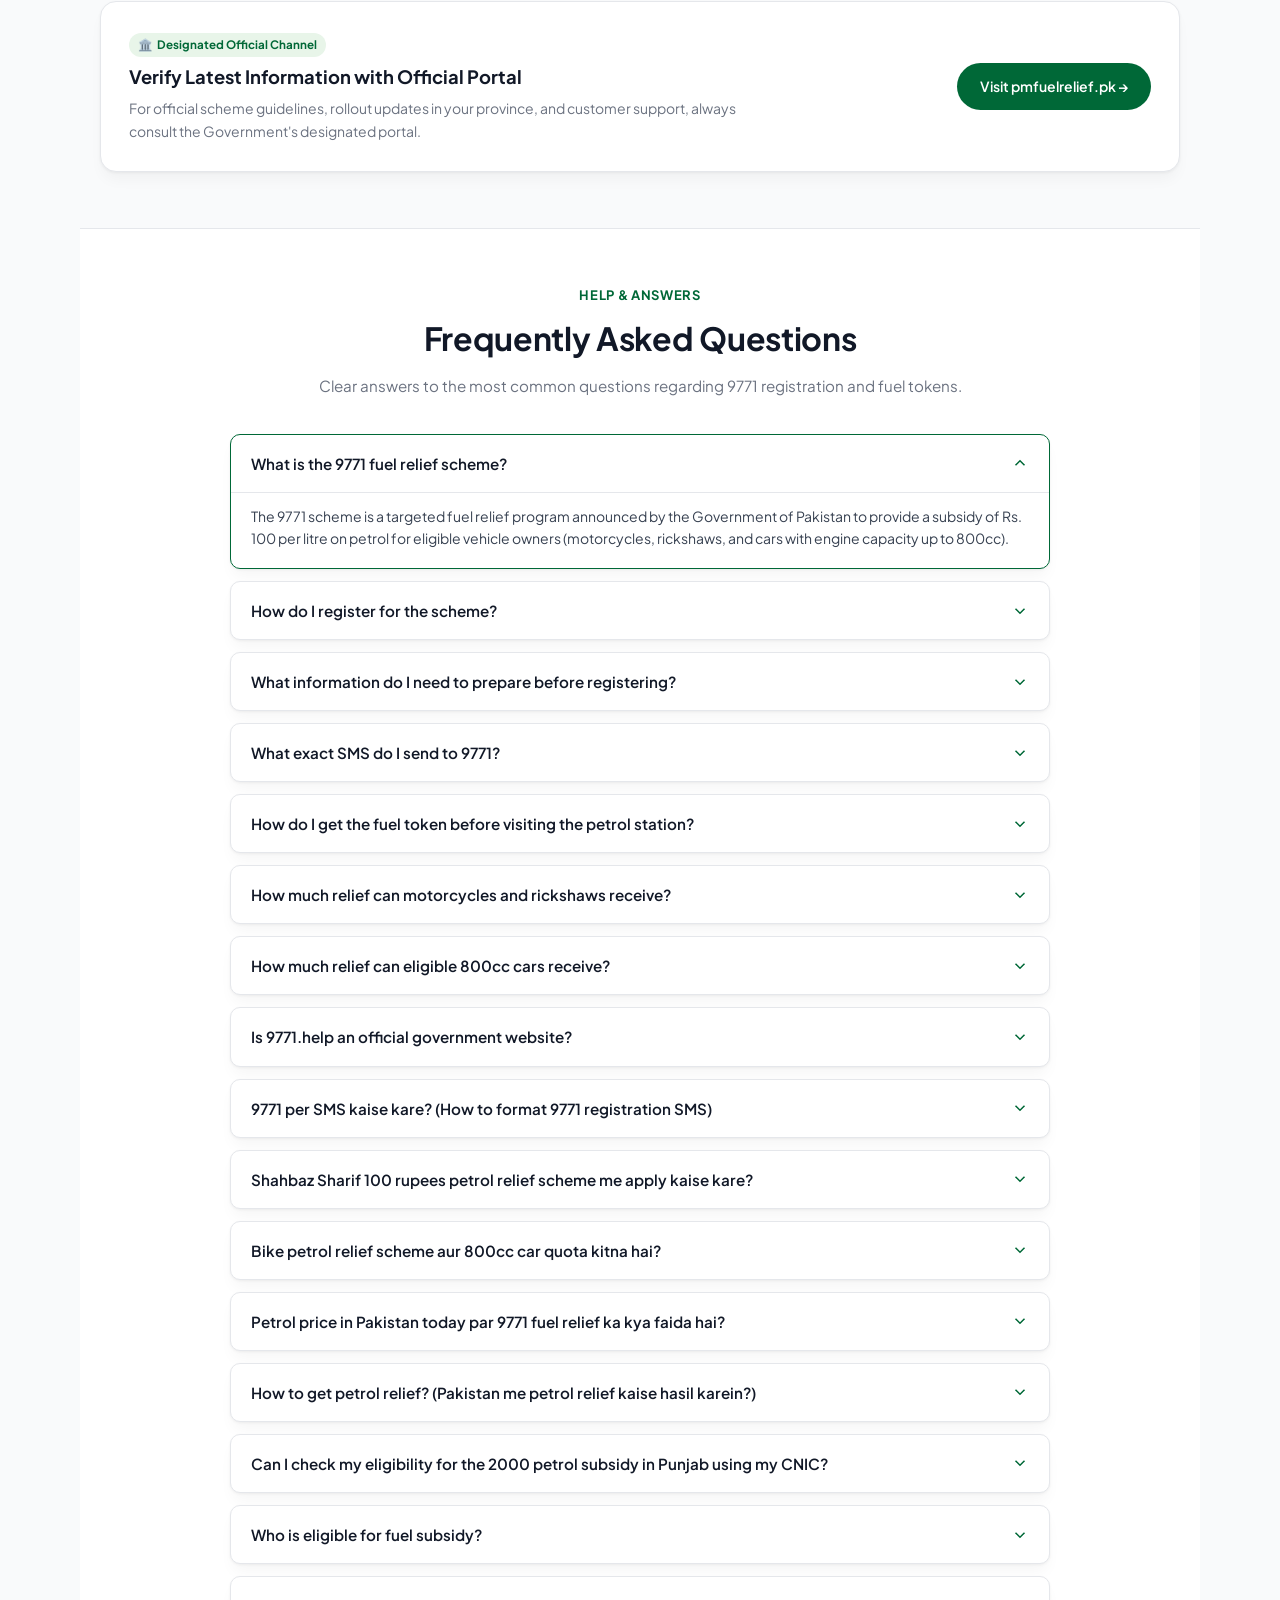
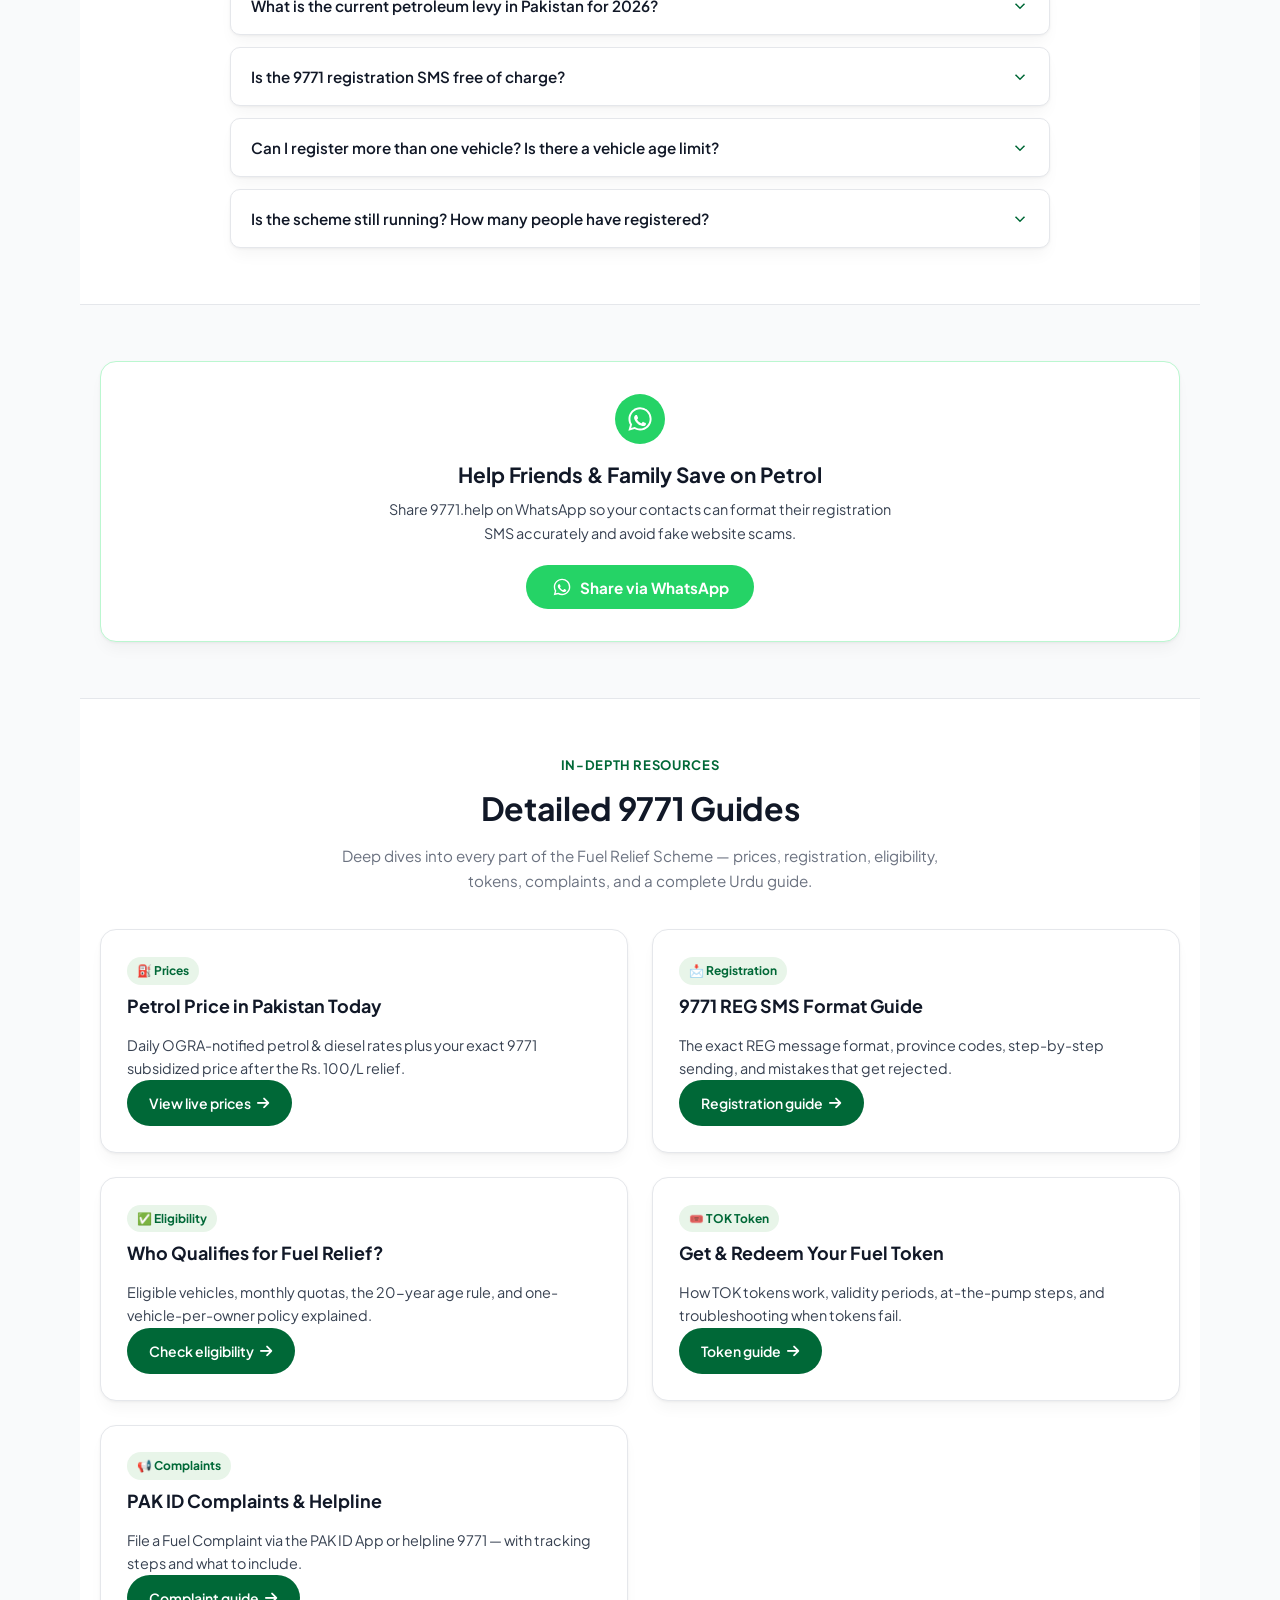
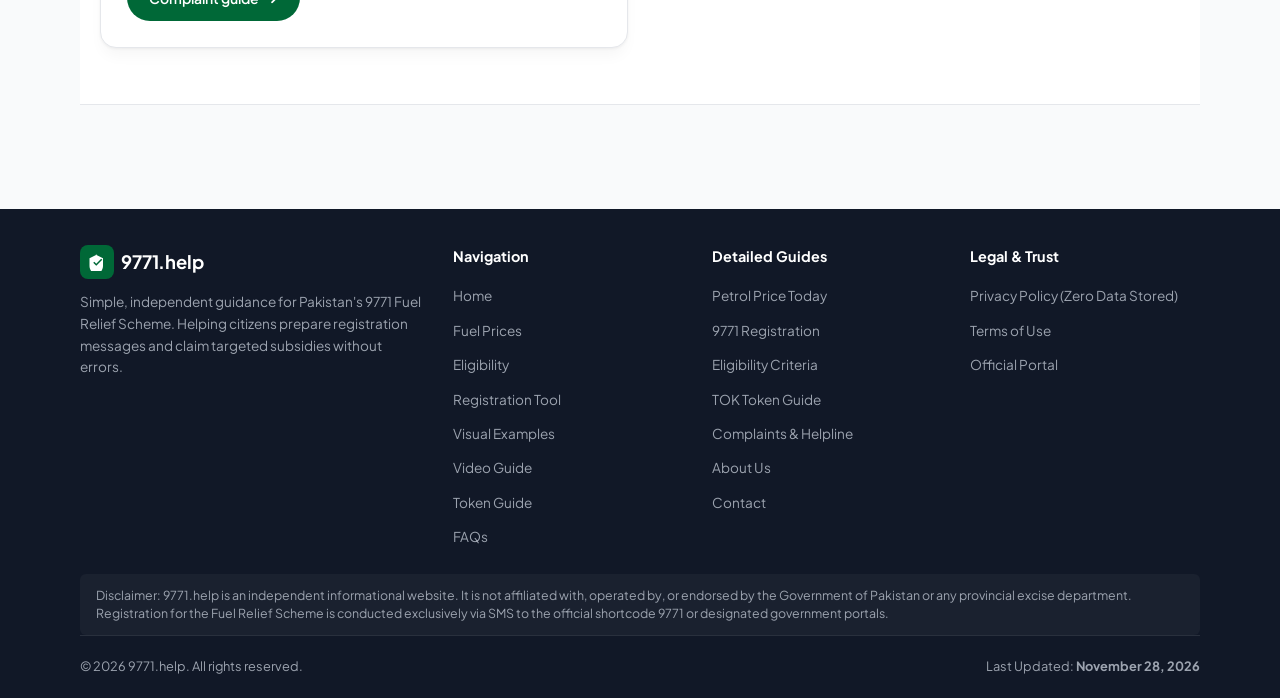
==== commit 1c5ceb9f: "auto: daily fuel price update" ====
--- a/index.html
+++ b/index.html
@@ -78,7 +78,7 @@
         "description": "Complete guide to 9771 fuel quota online apply, REG SMS format, Rs. 100/Litre petrol subsidy token, Punjab MTMIS verification, and troubleshooting.",
         "inLanguage": ["en", "ur"],
         "datePublished": "2026-09-15T00:00:00+05:00",
-        "dateModified": "2026-11-27T10:00:00+05:00",
+        "dateModified": "2026-11-28T10:00:00+05:00",
         "author": {
           "@type": "Organization",
           "name": "9771 Help Editorial"
@@ -515,7 +515,7 @@
             <div class="fuel-pricing-block">
               <div class="price-row">
                 <span class="price-label" data-i18n="fuelOgraRate">Official Notified Rate:</span>
-                <span class="price-val-regular">Rs. 313.00 <small>/ Litre</small></span>
+                <span class="price-val-regular">Rs. 312.00 <small>/ Litre</small></span>
               </div>
               <div class="price-row discount-row">
                 <span class="price-label" data-i18n="fuel9771Discount">9771 Subsidy Discount:</span>
@@ -523,7 +523,7 @@
               </div>
               <div class="price-row net-row">
                 <span class="price-label" data-i18n="fuelNetRate">Subsidized Petrol Price:</span>
-                <span class="price-val-subsidized">Rs. 213.00 <small>/ Litre</small></span>
+                <span class="price-val-subsidized">Rs. 212.00 <small>/ Litre</small></span>
               </div>
             </div>
             <div class="fuel-quota-savings">
@@ -1615,7 +1615,7 @@
 
       <div class="footer-bottom">
         <span data-i18n="footerCopyright">© 2026 9771.help. All rights reserved.</span>
-        <span><span data-i18n="lastUpdatedText">Last Updated:</span> <strong id="last-updated-date">November 27, 2026</strong></span>
+        <span><span data-i18n="lastUpdatedText">Last Updated:</span> <strong id="last-updated-date">November 28, 2026</strong></span>
       </div>
     </div>
   </footer>
